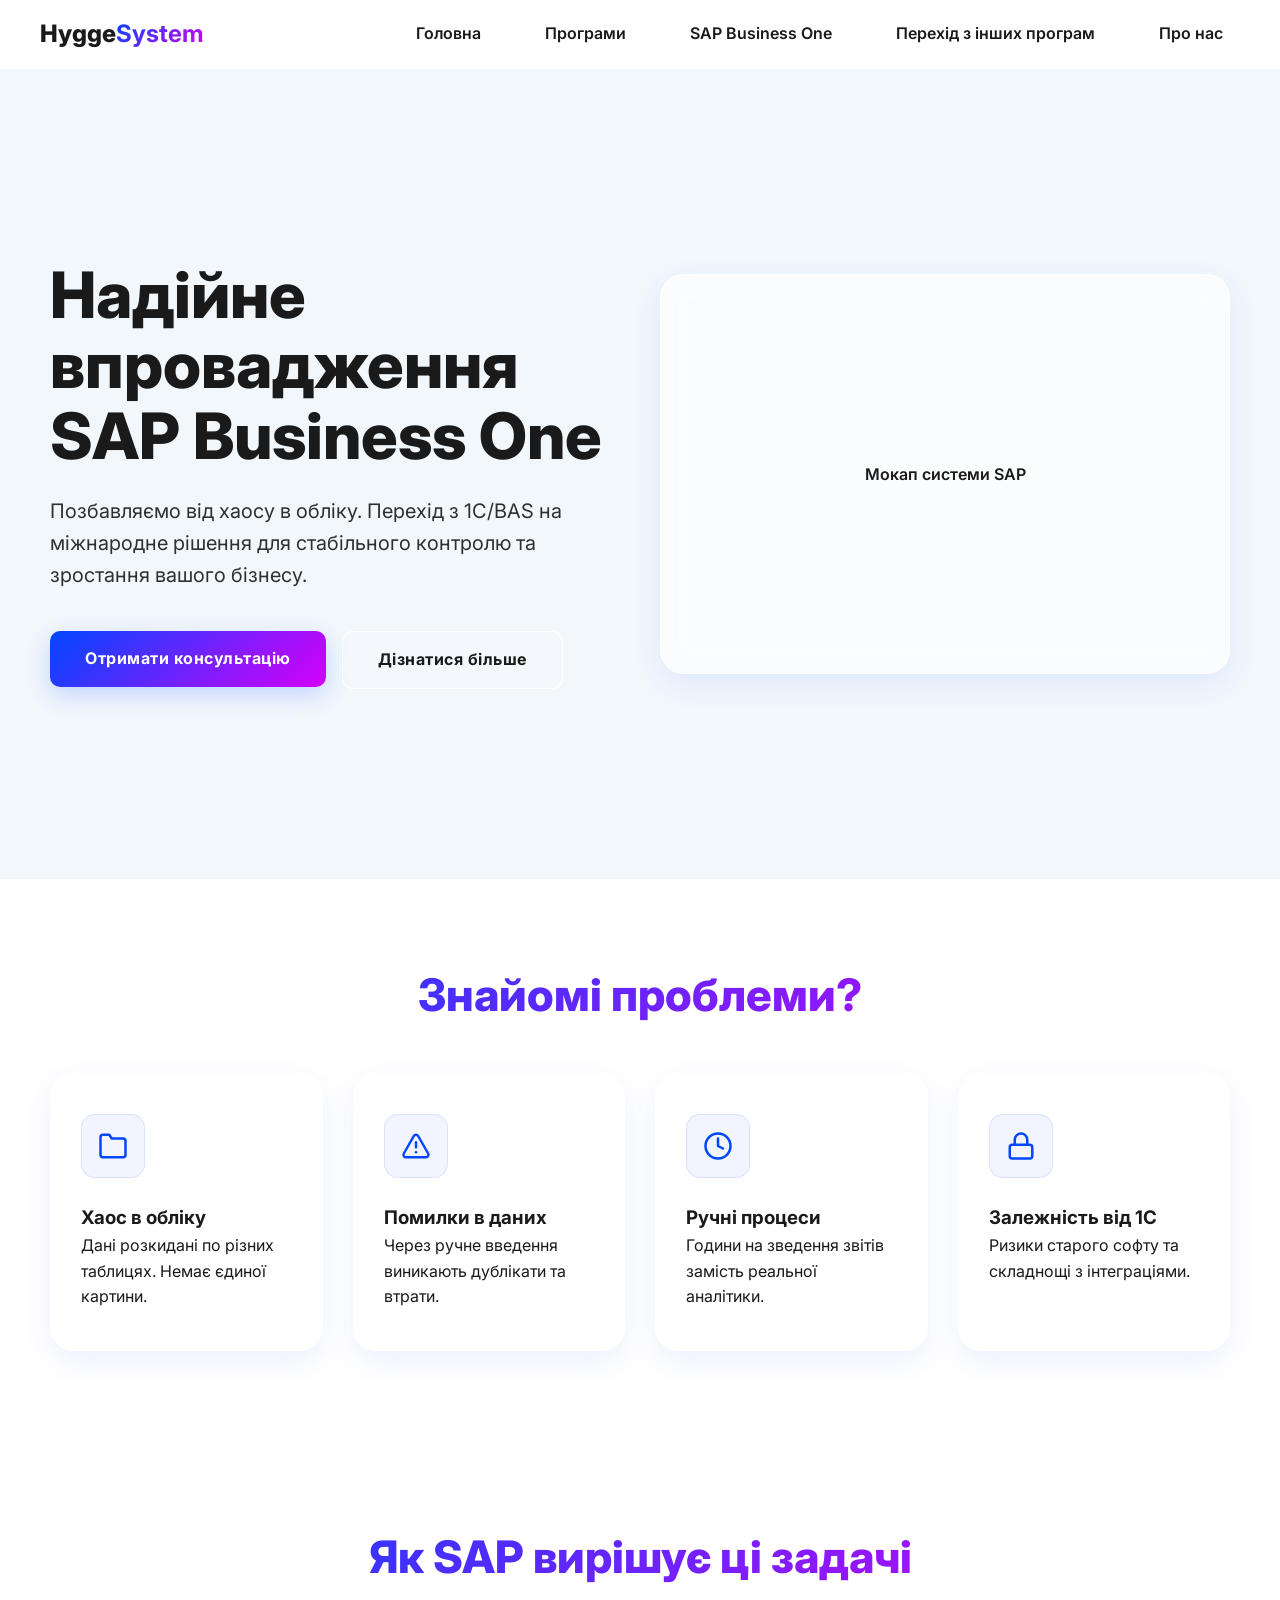
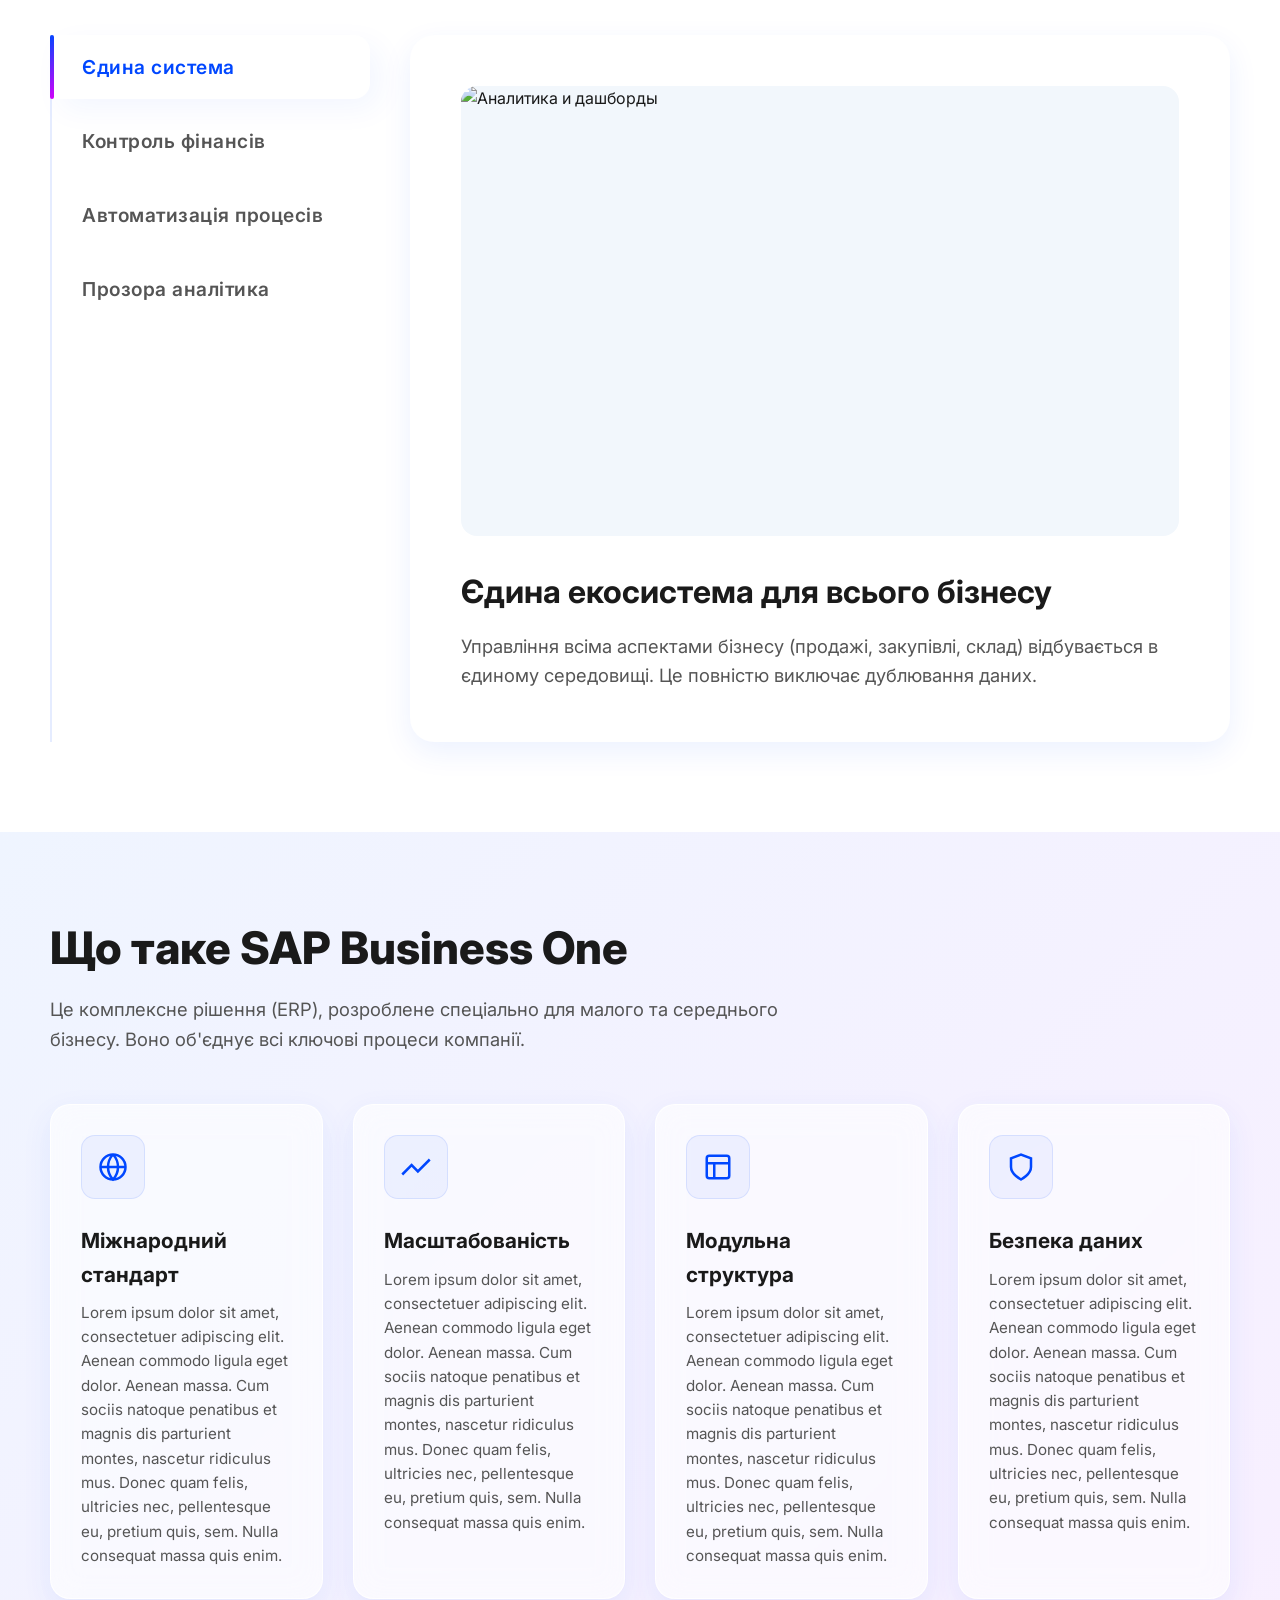
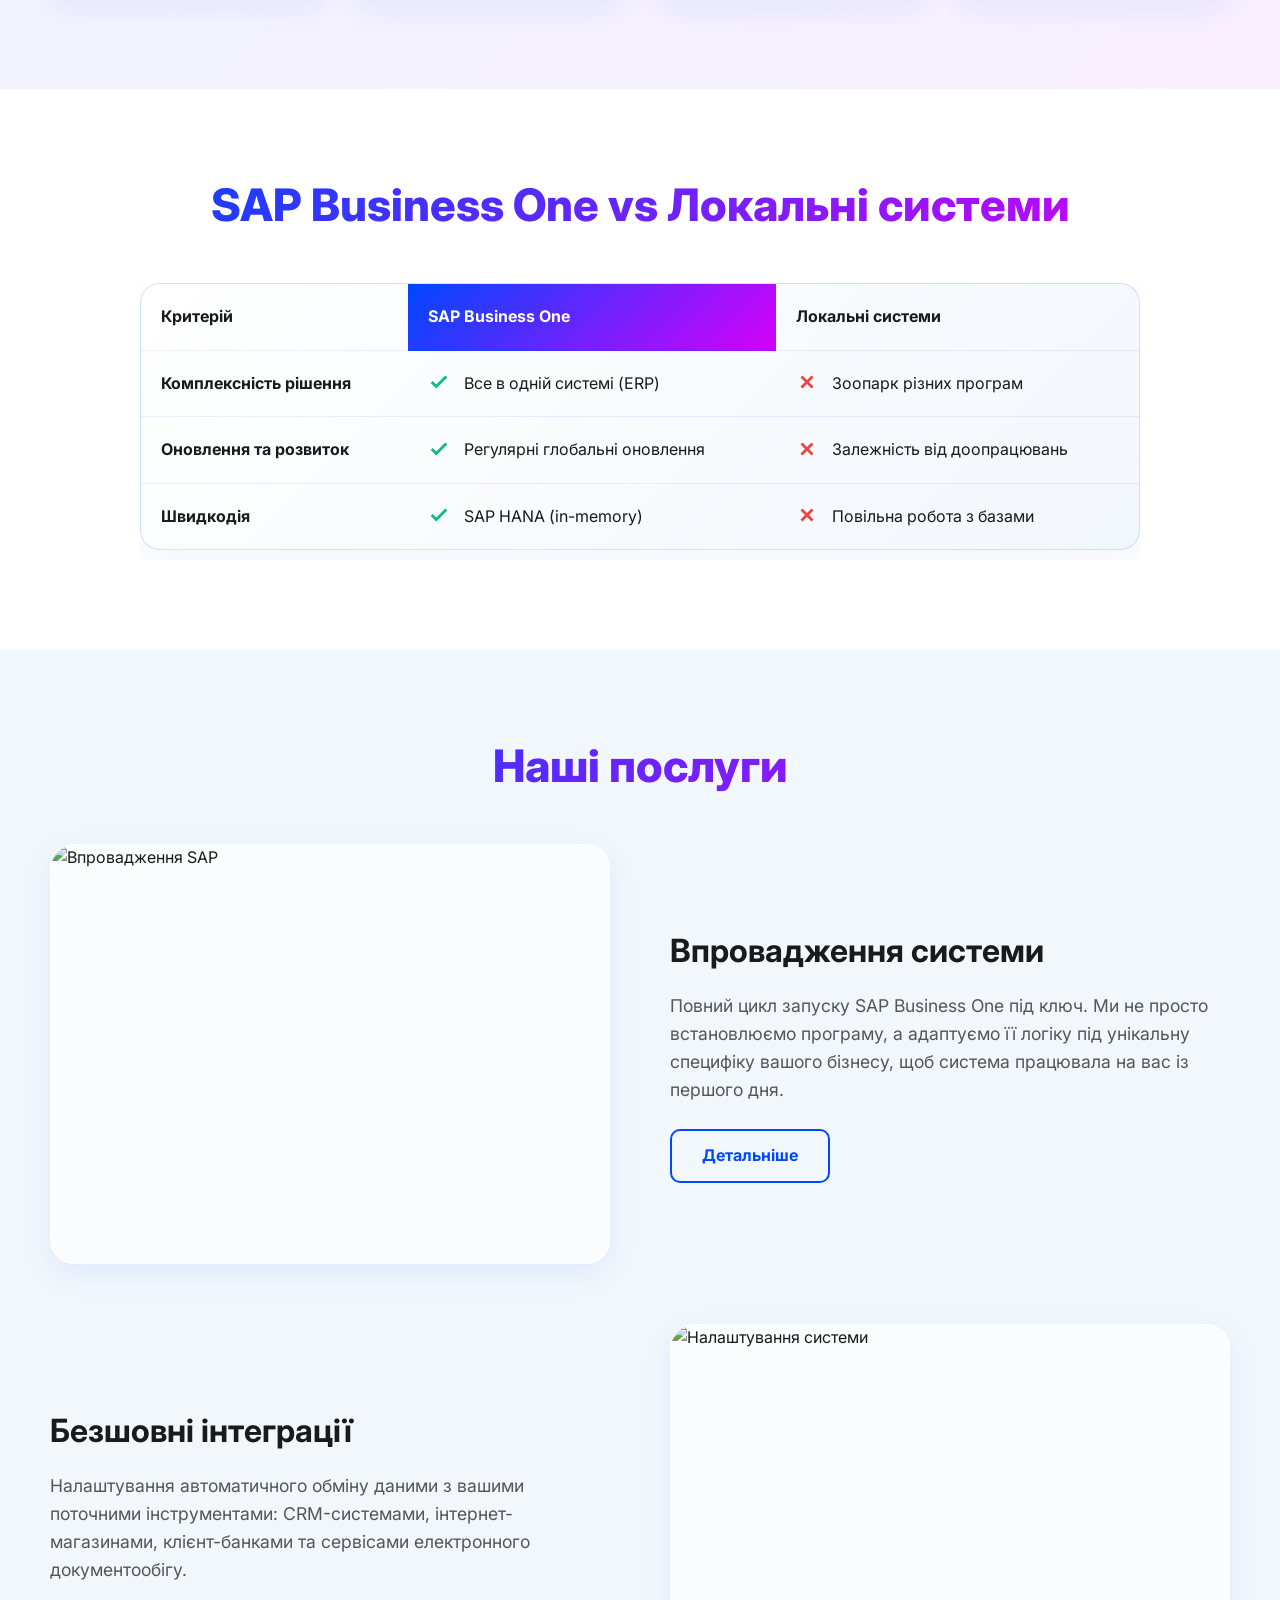
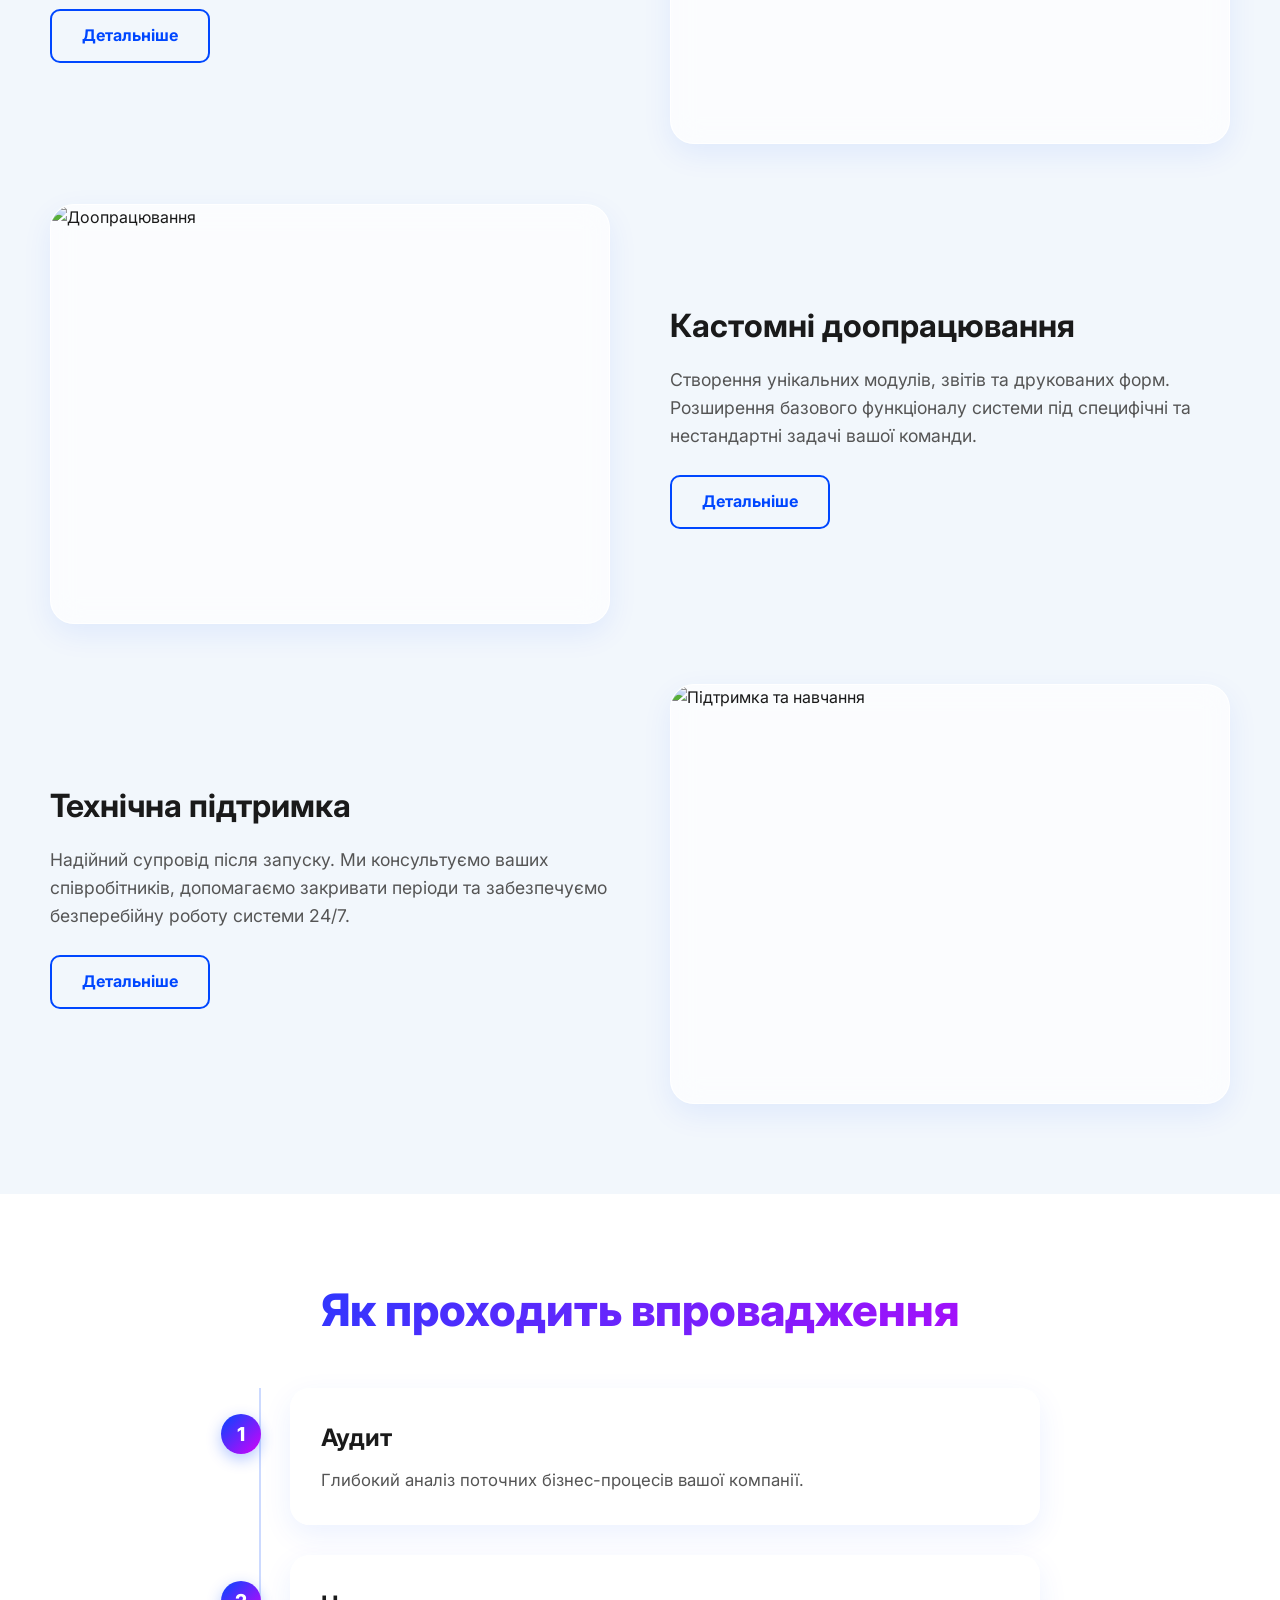
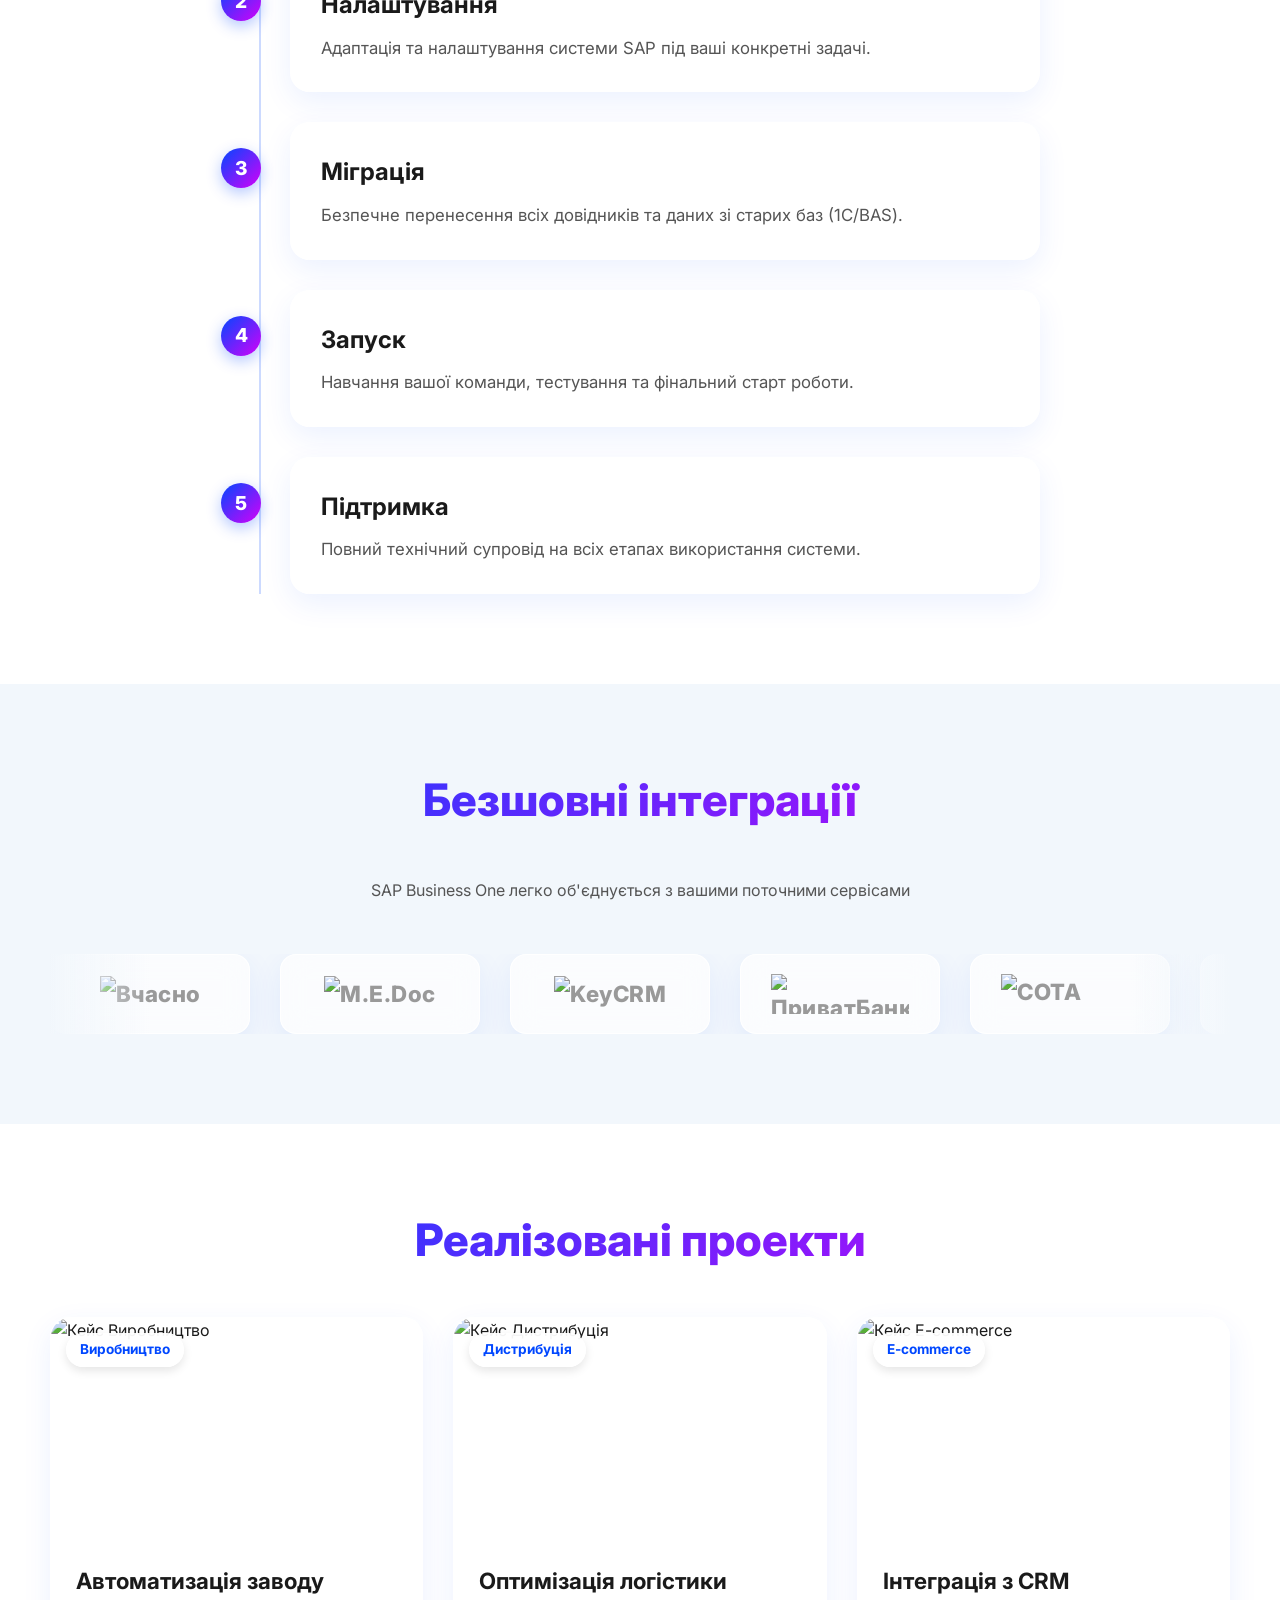
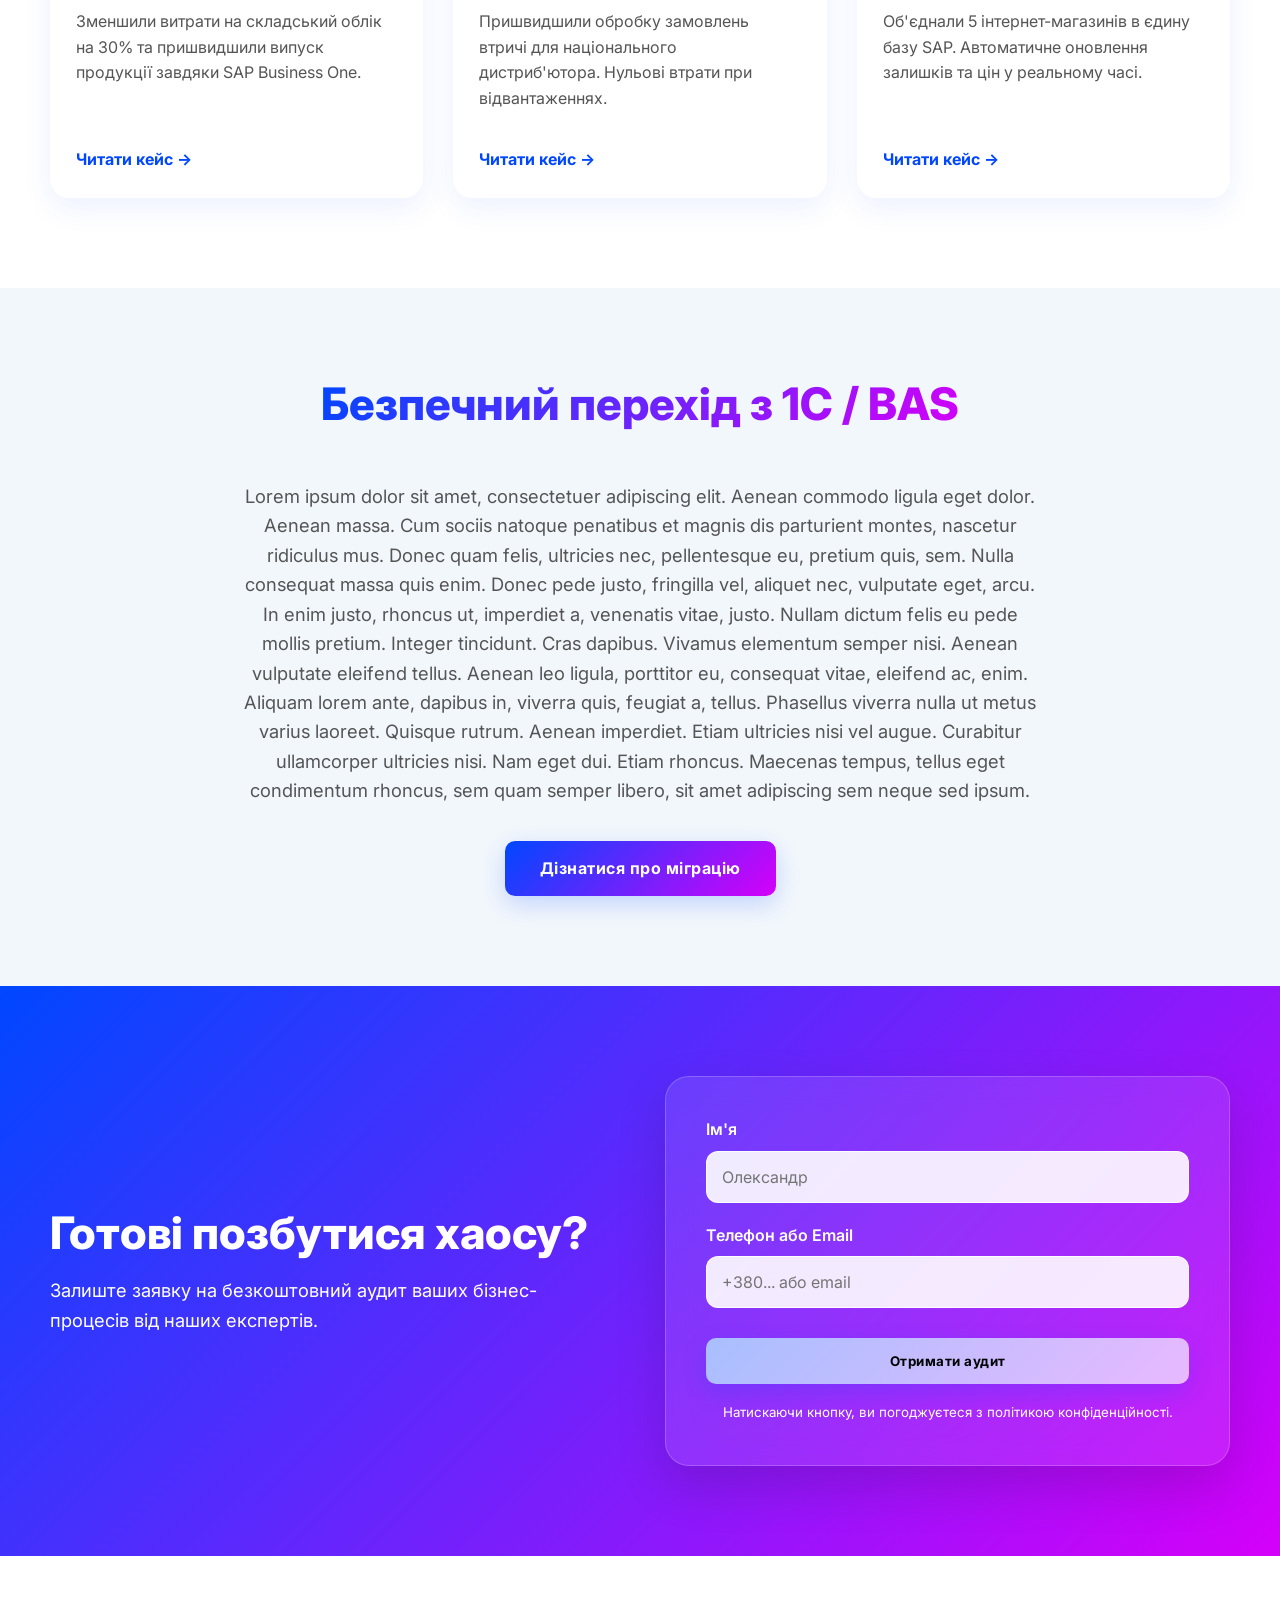
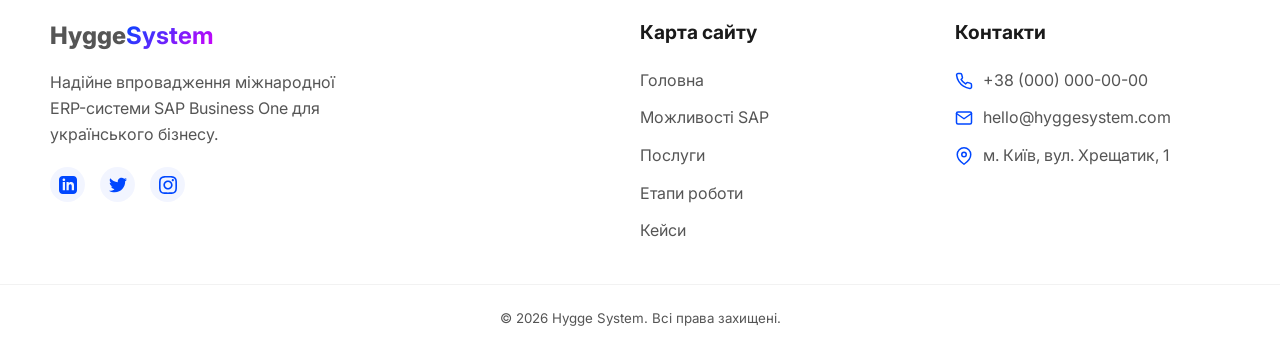
==== index.html @ 135960da "changed navmenu" ====
<!DOCTYPE html>
<html lang="uk">
<head>
    <meta charset="UTF-8">
    <meta name="viewport" content="width=device-width, initial-scale=1.0">
    <title>Hygge System | Надійне впровадження SAP Business One</title>
    <meta name="description" content="Перехід з 1С/BAS на міжнародне рішення SAP Business One для стабільного контролю та зростання вашого бізнесу.">
    <link rel="stylesheet" href="style.css"> 
    <link href="https://fonts.googleapis.com/css2?family=Inter:wght@400;600;800&display=swap" rel="stylesheet">
</head>
<body>

    <header class="navbar">
        <a href="index.html" class="logo">Hygge<strong>System</strong></a>
        
        <button class="burger-btn" id="burger-btn" aria-label="Відкрити меню">
            <span></span><span></span><span></span>
        </button>
        
        <nav class="nav-container">
            <ul class="nav-links">
                <li><a href="index.html">Головна</a></li>
                <li class="nav-item dropdown">
                <a href="#" class="nav-link">Програми</a>
                    <div class="mega-menu">
    <div class="mega-menu-container">
        
        <div class="mega-column">
            <h4>Функціонал SAP</h4>
            <ul>
                <li><a href="sap-b1.html">Продажі та клієнти (CRM)</a></li>
                <li><a href="sap-b1.html">Склад</a></li>
                <li><a href="sap-b1.html">Виробництво</a></li>
                <li><a href="sap-b1.html">MRP</a></li>
                <li><a href="sap-b1.html">Закупівлі та SRM</a></li>
                <li><a href="sap-b1.html">Сервісне обслуговування</a></li>
                <li><a href="sap-b1.html">Управління проектами</a></li>
                <li><a href="sap-b1.html">Фінанси</a></li>
                <li><a href="sap-b1.html">Аналітика та звітність</a></li>
                <li><a href="sap-b1.html">Мобільні рішення</a></li>
                <li><a href="sap-b1.html">Intercompany</a></li>
            </ul>
        </div>

        <div class="mega-column">
            <h4>Індустріальні рішення</h4>
            <ul>
                <li><a href="sap-b1.html">Виробництво харчових продуктів</a></li>
                <li><a href="sap-b1.html">FMCG та дистрибуція</a></li>
                <li><a href="sap-b1.html">Управління ІТ-бізнесом</a></li>
                <li><a href="sap-b1.html">Будівництво</a></li>
                <li><a href="sap-b1.html">Автомотів</a></li>
                <li><a href="sap-b1.html">Інжиніринг</a></li>
                <li><a href="sap-b1.html">Легка промисловість</a></li>
                <li><a href="sap-b1.html">Аерокосмічна та оборонна галузь</a></li>
                <li><a href="sap-b1.html">Дивитись всі</a></li>
            </ul>
        </div>

        <div class="mega-column">
            <h4>Локалізація для України</h4>
            <ul>
                <li><a href="sap-b1.html">Зарплата та кадри</a></li>
                <li><a href="sap-b1.html">Бухгалтерський та податковий облік</a></li>
            </ul>
        </div>

    </div>
</div>
                </li>
                <li><a href="sap-b1.html">SAP Business One</a></li>
                <li><a href="migration.html">Перехід з інших програм</a></li>
                <li class="nav-item simple-dropdown">
                    <a href="#" class="nav-link">Про нас</a>
                    <div class="simple-menu">
                        <ul>
                            <li><a href="cases.html">Кейси</a></li>
                            <li><a href="#contacts">Контакти</a></li>
                            <li><a href="blog.html">Блог</a></li>
                            <li><a href="promos.html">Акції</a></li>
                        </ul>
                    </div>
                </li>
            </ul>
        </nav>
    </header>

    <main>
        <section class="hero" id="hero" aria-labelledby="hero-title">
            <div class="hero-container container">
                <div class="hero-content">
                    <h1 id="hero-title">Надійне впровадження <br><span>SAP Business One</span></h1>
                    <p>Позбавляємо від хаосу в обліку. Перехід з 1С/BAS на міжнародне рішення для стабільного контролю та зростання вашого бізнесу.</p>
                    <ul class="hero-buttons">
                        <li><a href="#contacts" class="btn-primary">Отримати консультацію</a></li>
                        <li><a href="#solution" class="btn-secondary">Дізнатися більше</a></li>
                    </ul>
                </div>
                <figure class="hero-visual">
                    <div class="mockup-placeholder">Мокап системи SAP</div>
                    <figcaption class="sr-only">Інтерфейс системи SAP Business One</figcaption>
                </figure>
            </div>
        </section>

        <section class="problems" id="problems">
            <div class="container">
                <h2>Знайомі проблеми?</h2>
                <ul class="grid">
                    <li class="card">
                        <div class="icon-wrapper">
                            <svg viewBox="0 0 24 24" fill="none" stroke="currentColor" stroke-width="2" stroke-linecap="round" stroke-linejoin="round"><path d="M22 19a2 2 0 0 1-2 2H4a2 2 0 0 1-2-2V5a2 2 0 0 1 2-2h5l2 3h9a2 2 0 0 1 2 2z"></path></svg>
                        </div>
                        <h3>Хаос в обліку</h3>
                        <p>Дані розкидані по різних таблицях. Немає єдиної картини.</p>
                    </li>
                    <li class="card">
                        <div class="icon-wrapper">
                            <svg viewBox="0 0 24 24" fill="none" stroke="currentColor" stroke-width="2" stroke-linecap="round" stroke-linejoin="round"><path d="m21.73 18-8-14a2 2 0 0 0-3.48 0l-8 14A2 2 0 0 0 4 21h16a2 2 0 0 0 1.73-3Z"></path><path d="M12 9v4"></path><path d="M12 17h.01"></path></svg>
                        </div>
                        <h3>Помилки в даних</h3>
                        <p>Через ручне введення виникають дублікати та втрати.</p>
                    </li>
                    <li class="card">
                        <div class="icon-wrapper">
                            <svg viewBox="0 0 24 24" fill="none" stroke="currentColor" stroke-width="2" stroke-linecap="round" stroke-linejoin="round"><circle cx="12" cy="12" r="10"></circle><polyline points="12 6 12 12 16 14"></polyline></svg>
                        </div>
                        <h3>Ручні процеси</h3>
                        <p>Години на зведення звітів замість реальної аналітики.</p>
                    </li>
                    <li class="card">
                        <div class="icon-wrapper">
                            <svg viewBox="0 0 24 24" fill="none" stroke="currentColor" stroke-width="2" stroke-linecap="round" stroke-linejoin="round"><rect width="18" height="11" x="3" y="11" rx="2" ry="2"></rect><path d="M7 11V7a5 5 0 0 1 10 0v4"></path></svg>
                        </div>
                        <h3>Залежність від 1С</h3>
                        <p>Ризики старого софту та складнощі з інтеграціями.</p>
                    </li>
                </ul>
            </div>
        </section>



    <section class="solution-tabs" id="solution">
            <div class="container">
                <hgroup style="text-align: left; margin-bottom: 40px;">
                    <h2>Як SAP вирішує ці задачі</h2>
                </hgroup>
                
                <div class="tabs-layout">
                    <div class="tabs-sidebar">
                        <button class="tab-btn active" onclick="switchTab('tab1', this)">Єдина система</button>
                        <button class="tab-btn" onclick="switchTab('tab2', this)">Контроль фінансів</button>
                        <button class="tab-btn" onclick="switchTab('tab3', this)">Автоматизація процесів</button>
                        <button class="tab-btn" onclick="switchTab('tab4', this)">Прозора аналітика</button>
                    </div>
                    
                    <div class="tabs-content-area">
                        <div id="tab1" class="tab-panel active">
                            <div class="tab-image-placeholder">
                                <img src="https://images.unsplash.com/photo-1460925895917-afdab827c52f?ixlib=rb-4.0.3&auto=format&fit=crop&w=800&q=80" alt="Аналитика и дашборды" class="content-image">
                            </div>
                            <h3>Єдина екосистема для всього бізнесу</h3>
                            <p>Управління всіма аспектами бізнесу (продажі, закупівлі, склад) відбувається в єдиному середовищі. Це повністю виключає дублювання даних.</p>
                        </div>
                        
                        <div id="tab2" class="tab-panel">
                            <div class="tab-image-placeholder">
                                <img src="https://images.unsplash.com/photo-1522071820081-009f0129c71c?ixlib=rb-4.0.3&auto=format&fit=crop&w=800&q=80" alt="Командная работа" class="content-image">
                            </div>
                            <h3>Повний контроль грошових потоків</h3>
                            <p>Система дозволяє вести паралельний управлінський та бухгалтерський облік у реальному часі, автоматизує звірки та зводить до нуля ризики.</p>
                        </div>
                        
                        <div id="tab3" class="tab-panel">
                            <div class="tab-image-placeholder">
                                <img src="https://images.unsplash.com/photo-1554224155-8d04cb21cd6c?ixlib=rb-4.0.3&auto=format&fit=crop&w=800&q=80" alt="Финансы и отчеты" class="content-image">
                            </div>
                            <h3>Розумна автоматизація рутини</h3>
                            <p>Налаштування жорстких алгоритмів погодження, автоматичне формування супровідних документів та сповіщення відповідальних осіб.</p>
                        </div>
                        
                        <div id="tab4" class="tab-panel">
                            <div class="tab-image-placeholder">
                                <img src="https://images.unsplash.com/photo-1586528116311-ad8dd3c8310d?ixlib=rb-4.0.3&auto=format&fit=crop&w=800&q=80" alt="Автоматизация склада" class="content-image">
                            </div>
                            <h3>Миттєві дашборди та звіти</h3>
                            <p>Вбудовані інтерактивні дашборди дозволяють керівництву приймати швидкі рішення на основі реальних цифр 24/7.</p>
                        </div>
                    </div>
                </div>
            </div>
        </section>

        <section class="what-is-sap" id="about-sap" style="background: var(--bg-white);">
            <div class="container">
                <h2 style="text-align: left; margin-bottom: 20px;">Що таке SAP Business One</h2>
                <p style="font-size: 1.15rem; color: var(--text-muted); margin-bottom: 50px; max-width: 800px;">Це комплексне рішення (ERP), розроблене спеціально для малого та середнього бізнесу. Воно об'єднує всі ключові процеси компанії.</p>
                
                <div class="about-grid">
                    <div class="about-card">
                        <div class="icon-wrapper"><svg viewBox="0 0 24 24" fill="none" stroke="currentColor" stroke-width="2"><circle cx="12" cy="12" r="10"></circle><path d="M12 2a14.5 14.5 0 0 0 0 20 14.5 14.5 0 0 0 0-20"></path><path d="M2 12h20"></path></svg></div>
                        <h3>Міжнародний стандарт</h3>
                        <p>Lorem ipsum dolor sit amet, consectetuer adipiscing elit. Aenean commodo ligula eget dolor. Aenean massa. Cum sociis natoque penatibus et magnis dis parturient montes, nascetur ridiculus mus. Donec quam felis, ultricies nec, pellentesque eu, pretium quis, sem. Nulla consequat massa quis enim. </p>
                    </div>
                    <div class="about-card">
                        <div class="icon-wrapper"><svg viewBox="0 0 24 24" fill="none" stroke="currentColor" stroke-width="2"><polyline points="23 6 13.5 15.5 8.5 10.5 1 18"></polyline></svg></div>
                        <h3>Масштабованість</h3>
                        <p>Lorem ipsum dolor sit amet, consectetuer adipiscing elit. Aenean commodo ligula eget dolor. Aenean massa. Cum sociis natoque penatibus et magnis dis parturient montes, nascetur ridiculus mus. Donec quam felis, ultricies nec, pellentesque eu, pretium quis, sem. Nulla consequat massa quis enim. </p>
                    </div>
                    <div class="about-card">
                        <div class="icon-wrapper"><svg viewBox="0 0 24 24" fill="none" stroke="currentColor" stroke-width="2"><rect x="3" y="3" width="18" height="18" rx="2" ry="2"></rect><line x1="3" y1="9" x2="21" y2="9"></line><line x1="9" y1="21" x2="9" y2="9"></line></svg></div>
                        <h3>Модульна структура</h3>
                        <p>Lorem ipsum dolor sit amet, consectetuer adipiscing elit. Aenean commodo ligula eget dolor. Aenean massa. Cum sociis natoque penatibus et magnis dis parturient montes, nascetur ridiculus mus. Donec quam felis, ultricies nec, pellentesque eu, pretium quis, sem. Nulla consequat massa quis enim. </p>
                    </div>
                    <div class="about-card">
                        <div class="icon-wrapper"><svg viewBox="0 0 24 24" fill="none" stroke="currentColor" stroke-width="2"><path d="M12 22s8-4 8-10V5l-8-3-8 3v7c0 6 8 10 8 10z"></path></svg></div>
                        <h3>Безпека даних</h3>
                        <p>Lorem ipsum dolor sit amet, consectetuer adipiscing elit. Aenean commodo ligula eget dolor. Aenean massa. Cum sociis natoque penatibus et magnis dis parturient montes, nascetur ridiculus mus. Donec quam felis, ultricies nec, pellentesque eu, pretium quis, sem. Nulla consequat massa quis enim. </p>
                    </div>
                </div>
                </div>
            </div>
        </section>

        <section class="comparison" id="comparison">
            <div class="container">
                <h2>SAP Business One vs Локальні системи</h2>
                <div class="table-wrapper" tabindex="0">
                    <table class="compare-table">
                        <thead>
                            <tr>
                                <th scope="col">Критерій</th>
                                <th scope="col" class="highlight">SAP Business One</th>
                                <th scope="col">Локальні системи</th>
                            </tr>
                        </thead>
                        <tbody>
                            <tr>
                                <th scope="row">Комплексність рішення</th>
                                <td class="highlight">
                                    <svg class="table-icon check" viewBox="0 0 24 24" fill="none" stroke="currentColor" stroke-width="3"><polyline points="20 6 9 17 4 12"></polyline></svg>
                                    Все в одній системі (ERP)
                                </td>
                                <td>
                                    <svg class="table-icon cross" viewBox="0 0 24 24" fill="none" stroke="currentColor" stroke-width="3"><line x1="18" y1="6" x2="6" y2="18"></line><line x1="6" y1="6" x2="18" y2="18"></line></svg>
                                    Зоопарк різних програм
                                </td>
                            </tr>
                            <tr>
                                <th scope="row">Оновлення та розвиток</th>
                                <td class="highlight">
                                    <svg class="table-icon check" viewBox="0 0 24 24" fill="none" stroke="currentColor" stroke-width="3"><polyline points="20 6 9 17 4 12"></polyline></svg>
                                    Регулярні глобальні оновлення
                                </td>
                                <td>
                                    <svg class="table-icon cross" viewBox="0 0 24 24" fill="none" stroke="currentColor" stroke-width="3"><line x1="18" y1="6" x2="6" y2="18"></line><line x1="6" y1="6" x2="18" y2="18"></line></svg>
                                    Залежність від доопрацювань
                                </td>
                            </tr>
                            <tr>
                                <th scope="row">Швидкодія</th>
                                <td class="highlight">
                                    <svg class="table-icon check" viewBox="0 0 24 24" fill="none" stroke="currentColor" stroke-width="3"><polyline points="20 6 9 17 4 12"></polyline></svg>
                                    SAP HANA (in-memory)
                                </td>
                                <td>
                                    <svg class="table-icon cross" viewBox="0 0 24 24" fill="none" stroke="currentColor" stroke-width="3"><line x1="18" y1="6" x2="6" y2="18"></line><line x1="6" y1="6" x2="18" y2="18"></line></svg>
                                    Повільна робота з базами
                                </td>
                            </tr>
                        </tbody>
                    </table>
                </div>
            </div>
        </section>

        <section class="services" id="services">
            <div class="container">
                <h2>Наші послуги</h2>
                
                <div class="zigzag-wrapper">
                    <div class="zigzag-row">
                        <div class="zigzag-image">
                            <div class="placeholder-box">
                                <img src="https://media.istockphoto.com/id/1488294044/photo/businessman-works-on-laptop-showing-business-analytics-dashboard-with-charts-metrics-and-kpi.jpg?s=612x612&w=0&k=20&c=AcxzQAe1LY4lGp0C6EQ6reI7ZkFC2ftS09yw_3BVkpk=" alt="Впровадження SAP">
                            </div>
                        </div>
                        <div class="zigzag-text">
                            <h3>Впровадження системи</h3>
                            <p>Повний цикл запуску SAP Business One під ключ. Ми не просто встановлюємо програму, а адаптуємо її логіку під унікальну специфіку вашого бізнесу, щоб система працювала на вас із першого дня.</p>
                            <a href="#" class="zigzag-btn">Детальніше</a>
                        </div>
                        
                    </div>

                    <div class="zigzag-row reverse">
                        <div class="zigzag-image">
                            <div class="placeholder-box">
                                <img src="https://t4.ftcdn.net/jpg/02/35/43/73/360_F_235437333_5NnutLH9GJan9HxUdyAK3Mwwfh9wtPQo.jpg" alt="Налаштування системи">
                            </div>
                        </div>
                        <div class="zigzag-text">
                            <h3>Безшовні інтеграції</h3>
                            <p>Налаштування автоматичного обміну даними з вашими поточними інструментами: CRM-системами, інтернет-магазинами, клієнт-банками та сервісами електронного документообігу.</p>
                            <a href="#" class="zigzag-btn">Детальніше</a>
                        </div>
                    </div>

                    <div class="zigzag-row">
                        <div class="zigzag-image">
                            <div class="placeholder-box">
                                <img src="https://www.shutterstock.com/image-photo/hands-typing-on-laptop-programming-600nw-2480023489.jpg" alt="Доопрацювання">
                            </div>
                        </div>
                        <div class="zigzag-text">
                            <h3>Кастомні доопрацювання</h3>
                            <p>Створення унікальних модулів, звітів та друкованих форм. Розширення базового функціоналу системи під специфічні та нестандартні задачі вашої команди.</p>
                            <a href="#" class="zigzag-btn">Детальніше</a>
                        </div>
                    </div>

                    <div class="zigzag-row reverse">
                        <div class="zigzag-image">
                            <div class="placeholder-box">
                                <img src="https://t3.ftcdn.net/jpg/05/80/52/84/360_F_580528498_nvubgu6PcpYGFMf1b6r0B8U6fhSdrfFe.jpg" alt="Підтримка та навчання">
                            </div>
                        </div>
                        <div class="zigzag-text">
                            <h3>Технічна підтримка</h3>
                            <p>Надійний супровід після запуску. Ми консультуємо ваших співробітників, допомагаємо закривати періоди та забезпечуємо безперебійну роботу системи 24/7.</p>
                            <a href="#" class="zigzag-btn">Детальніше</a>
                        </div>
                    </div>
                </div>
            </div>
        </section>

        <section class="process" id="process">
            <div class="container">
                <h2>Як проходить впровадження</h2>
                
                <div class="timeline">
                    <div class="timeline-item">
                        <div class="timeline-number">1</div>
                        <div class="timeline-content">
                            <h3>Аудит</h3>
                            <p>Глибокий аналіз поточних бізнес-процесів вашої компанії.</p>
                        </div>
                    </div>
                    
                    <div class="timeline-item">
                        <div class="timeline-number">2</div>
                        <div class="timeline-content">
                            <h3>Налаштування</h3>
                            <p>Адаптація та налаштування системи SAP під ваші конкретні задачі.</p>
                        </div>
                    </div>
                    
                    <div class="timeline-item">
                        <div class="timeline-number">3</div>
                        <div class="timeline-content">
                            <h3>Міграція</h3>
                            <p>Безпечне перенесення всіх довідників та даних зі старих баз (1С/BAS).</p>
                        </div>
                    </div>
                    
                    <div class="timeline-item">
                        <div class="timeline-number">4</div>
                        <div class="timeline-content">
                            <h3>Запуск</h3>
                            <p>Навчання вашої команди, тестування та фінальний старт роботи.</p>
                        </div>
                    </div>
                    
                    <div class="timeline-item">
                        <div class="timeline-number">5</div>
                        <div class="timeline-content">
                            <h3>Підтримка</h3>
                            <p>Повний технічний супровід на всіх етапах використання системи.</p>
                        </div>
                    </div>
                </div>

            </div>
        </section>

    <section class="integrations" id="integrations">
            <div class="container" style="overflow: hidden;">
                <h2>Безшовні інтеграції</h2>
                <p class="subtitle" style="text-align:center; color:var(--text-muted); margin-bottom: 50px;">SAP Business One легко об'єднується з вашими поточними сервісами</p>
                
                <div class="marquee-wrapper">
                    <div class="marquee-track">
                        <div class="logo-card"><img src="https://upload.wikimedia.org/wikipedia/commons/d/d6/Vchasno_logo.png" alt="Вчасно"></div>
                        <div class="logo-card"><img src="https://encrypted-tbn0.gstatic.com/images?q=tbn:ANd9GcQr_y-97Evou_xR6I4_LOyPOtTVqU7oCrcHmg&s" alt="M.E.Doc"></div>
                        <div class="logo-card"><img src="https://melsoft.com.ua/wp-content/uploads/assets/02/16/key1.png" alt="KeyCRM"></div>
                        <div class="logo-card"><img src="https://upload.wikimedia.org/wikipedia/commons/7/73/%D0%9F%D1%80%D0%B8%D0%B2%D0%B0%D1%82%D0%91%D0%B0%D0%BD%D0%BA.png" alt="ПриватБанк"></div>
                        <div class="logo-card"><img src="https://encrypted-tbn0.gstatic.com/images?q=tbn:ANd9GcTQe_3Bpehy4xABxhSMtqDrh28oi1pXu9K0mw&s" alt="СОТА Каса"></div>
                        <div class="logo-card"><img src="https://upload.wikimedia.org/wikipedia/commons/d/d6/Vchasno_logo.png" alt="Вчасно"></div>
                        <div class="logo-card"><img src="https://encrypted-tbn0.gstatic.com/images?q=tbn:ANd9GcQr_y-97Evou_xR6I4_LOyPOtTVqU7oCrcHmg&s" alt="M.E.Doc"></div>
                        <div class="logo-card"><img src="https://melsoft.com.ua/wp-content/uploads/assets/02/16/key1.png" alt="KeyCRM"></div>
                        <div class="logo-card"><img src="https://upload.wikimedia.org/wikipedia/commons/7/73/%D0%9F%D1%80%D0%B8%D0%B2%D0%B0%D1%82%D0%91%D0%B0%D0%BD%D0%BA.png" alt="ПриватБанк"></div>
                        <div class="logo-card"><img src="https://encrypted-tbn0.gstatic.com/images?q=tbn:ANd9GcTQe_3Bpehy4xABxhSMtqDrh28oi1pXu9K0mw&s" alt="СОТА Каса"></div>
                    </div>
                </div>
            </div>
        </section>

        <section class="cases" id="cases">
            <div class="container">
                <h2>Реалізовані проекти</h2>
                
                <div class="grid">
                    <div class="case-card">
                        <div class="case-image">
                            <img src="https://images.unsplash.com/photo-1581091226825-a6a2a5aee158?w=600&q=80" alt="Кейс Виробництво">
                            <span class="case-tag">Виробництво</span>
                        </div>
                        <div class="case-content">
                            <h3>Автоматизація заводу</h3>
                            <p>Зменшили витрати на складський облік на 30% та пришвидшили випуск продукції завдяки SAP Business One.</p>
                            <a href="#!" class="btn-link">Читати кейс &rarr;</a>
                        </div>
                    </div>

                    <div class="case-card">
                        <div class="case-image">
                            <img src="https://images.unsplash.com/photo-1586528116311-ad8dd3c8310d?w=600&q=80" alt="Кейс Дистрибуція">
                            <span class="case-tag">Дистрибуція</span>
                        </div>
                        <div class="case-content">
                            <h3>Оптимізація логістики</h3>
                            <p>Пришвидшили обробку замовлень втричі для національного дистриб'ютора. Нульові втрати при відвантаженнях.</p>
                            <a href="#!" class="btn-link">Читати кейс &rarr;</a>
                        </div>
                    </div>

                    <div class="case-card">
                        <div class="case-image">
                            <img src="https://images.unsplash.com/photo-1460925895917-afdab827c52f?w=600&q=80" alt="Кейс E-commerce">
                            <span class="case-tag">E-commerce</span>
                        </div>
                        <div class="case-content">
                            <h3>Інтеграція з CRM</h3>
                            <p>Об'єднали 5 інтернет-магазинів в єдину базу SAP. Автоматичне оновлення залишків та цін у реальному часі.</p>
                            <a href="#!" class="btn-link">Читати кейс &rarr;</a>
                        </div>
                    </div>
                </div>
            </div>
        </section>

        <section class="transition" id="transition">
            <div class="container">
                <div class="transition-center-box">
                    <h2>Безпечний перехід з 1С / BAS</h2>
                    <p>Lorem ipsum dolor sit amet, consectetuer adipiscing elit. Aenean commodo ligula eget dolor. Aenean massa. Cum sociis natoque penatibus et magnis dis parturient montes, nascetur ridiculus mus. Donec quam felis, ultricies nec, pellentesque eu, pretium quis, sem. Nulla consequat massa quis enim. Donec pede justo, fringilla vel, aliquet nec, vulputate eget, arcu. 

In enim justo, rhoncus ut, imperdiet a, venenatis vitae, justo. Nullam dictum felis eu pede mollis pretium. Integer tincidunt. Cras dapibus. Vivamus elementum semper nisi. Aenean vulputate eleifend tellus. Aenean leo ligula, porttitor eu, consequat vitae, eleifend ac, enim. 
Aliquam lorem ante, dapibus in, viverra quis, feugiat a, tellus. Phasellus viverra nulla ut metus varius laoreet. Quisque rutrum. Aenean imperdiet. Etiam ultricies nisi vel augue. Curabitur ullamcorper ultricies nisi. Nam eget dui. Etiam rhoncus. Maecenas tempus, tellus eget condimentum rhoncus, sem quam semper libero, sit amet adipiscing sem neque sed ipsum.
</p>
                    <a href="#!" class="btn-primary">Дізнатися про міграцію</a>
                </div>
            </div>
        </section>

        <section class="cta" id="contacts">
            <div class="container cta-wrapper">
                <div class="cta-text">
                    <h2>Готові позбутися хаосу?</h2>
                    <p>Залиште заявку на безкоштовний аудит ваших бізнес-процесів від наших експертів.</p>
                </div>
                
                <form class="cta-form" action="#" method="POST">
                    <fieldset style="border:none; padding:0; margin:0;">
                        <legend class="sr-only">Форма заявки</legend>
                        <div class="form-group">
                            <label for="name">Ім'я</label>
                            <input type="text" id="name" name="name" placeholder="Олександр" required>
                        </div>
                        <div class="form-group">
                            <label for="contact">Телефон або Email</label>
                            <input type="text" id="contact" name="contact" placeholder="+380... або email" required>
                        </div>
                        <button type="submit" class="btn-primary btn-submit">Отримати аудит</button>
                        <p class="form-note"><small>Натискаючи кнопку, ви погоджуєтеся з політикою конфіденційності.</small></p>
                    </fieldset>
                </form>
            </div>
        </section>
    </main>

    <footer class="footer">
        <div class="container footer-grid">
            <div class="footer-col branding">
                <a href="/" class="logo">Hygge<strong style="color:var(--accent-blue)">System</strong></a>
                <p>Надійне впровадження міжнародної ERP-системи SAP Business One для українського бізнесу.</p>
                <div class="socials">
                    <a href="#!"><svg viewBox="0 0 24 24" fill="currentColor" stroke="none"><path d="M19 0h-14c-2.761 0-5 2.239-5 5v14c0 2.761 2.239 5 5 5h14c2.762 0 5-2.239 5-5v-14c0-2.761-2.238-5-5-5zm-11 19h-3v-11h3v11zm-1.5-12.268c-.966 0-1.75-.79-1.75-1.764s.784-1.764 1.75-1.764 1.75.79 1.75 1.764-.783 1.764-1.75 1.764zm13.5 12.268h-3v-5.604c0-3.368-4-3.113-4 0v5.604h-3v-11h3v1.765c1.396-2.586 7-2.777 7 2.476v6.759z"/></svg></a>
                    <a href="#!"><svg viewBox="0 0 24 24" fill="currentColor" stroke="none"><path d="M24 4.557c-.883.392-1.832.656-2.828.775 1.017-.609 1.798-1.574 2.165-2.724-.951.564-2.005.974-3.127 1.195-.897-.957-2.178-1.555-3.594-1.555-3.179 0-5.515 2.966-4.797 6.045-4.091-.205-7.719-2.165-10.148-5.144-1.29 2.213-.669 5.108 1.523 6.574-.806-.026-1.566-.247-2.229-.616-.054 2.281 1.581 4.415 3.949 4.89-.693.188-1.452.232-2.224.084.626 1.956 2.444 3.379 4.6 3.419-2.07 1.623-4.678 2.348-7.29 2.04 2.179 1.397 4.768 2.212 7.548 2.212 9.142 0 14.307-7.721 13.995-14.646.962-.695 1.797-1.562 2.457-2.549z"/></svg></a>
                    <a href="#!"><svg viewBox="0 0 24 24" fill="currentColor" stroke="none"><path d="M12 2.163c3.204 0 3.584.012 4.85.07 3.252.148 4.771 1.691 4.919 4.919.058 1.265.069 1.645.069 4.849 0 3.205-.012 3.584-.069 4.849-.149 3.225-1.664 4.771-4.919 4.919-1.266.058-1.644.07-4.85.07-3.204 0-3.584-.012-4.849-.07-3.26-.149-4.771-1.699-4.919-4.92-.058-1.265-.07-1.644-.07-4.849 0-3.204.013-3.583.07-4.849.149-3.227 1.664-4.771 4.919-4.919 1.266-.057 1.645-.069 4.849-.069zm0-2.163c-3.259 0-3.667.014-4.947.072-4.358.2-6.78 2.618-6.98 6.98-.059 1.281-.073 1.689-.073 4.948 0 3.259.014 3.668.072 4.948.2 4.358 2.618 6.78 6.98 6.98 1.281.058 1.689.072 4.948.072 3.259 0 3.668-.014 4.948-.072 4.354-.2 6.782-2.618 6.979-6.98.059-1.28.073-1.689.073-4.948 0-3.259-.014-3.667-.072-4.947-.196-4.354-2.617-6.78-6.979-6.98-1.281-.059-1.69-.073-4.949-.073zm0 5.838c-3.403 0-6.162 2.759-6.162 6.162s2.759 6.163 6.162 6.163 6.162-2.759 6.162-6.163c0-3.403-2.759-6.162-6.162-6.162zm0 10.162c-2.209 0-4-1.79-4-4 0-2.209 1.791-4 4-4s4 1.791 4 4c0 2.21-1.791 4-4 4zm6.406-11.845c-.796 0-1.441.645-1.441 1.44s.645 1.44 1.441 1.44c.795 0 1.439-.645 1.439-1.44s-.644-1.44-1.439-1.44z"/></svg></a>
                </div>
            </div>
            
            <div class="footer-col">
                <h3>Карта сайту</h3>
                <ul>
                    <li><a href="inde">Головна</a></li>
                    <li><a href="#solution">Можливості SAP</a></li>
                    <li><a href="#services">Послуги</a></li>
                    <li><a href="#process">Етапи роботи</a></li>
                    <li><a href="cases.html">Кейси</a></li>
                </ul>
            </div>
            
            <div class="footer-col">
                <h3>Контакти</h3>
                <ul class="contact-info">
                    <li>
                        <svg width="18" height="18" viewBox="0 0 24 24" fill="none" stroke="var(--accent-blue)" stroke-width="2" stroke-linecap="round" stroke-linejoin="round"><path d="M22 16.92v3a2 2 0 0 1-2.18 2 19.79 19.79 0 0 1-8.63-3.07 19.5 19.5 0 0 1-6-6 19.79 19.79 0 0 1-3.07-8.67A2 2 0 0 1 4.11 2h3a2 2 0 0 1 2 1.72 12.84 12.84 0 0 0 .7 2.81 2 2 0 0 1-.45 2.11L8.09 9.91a16 16 0 0 0 6 6l1.27-1.27a2 2 0 0 1 2.11-.45 12.84 12.84 0 0 0 2.81.7A2 2 0 0 1 22 16.92z"></path></svg>
                        <a href="tel:+380000000000">+38 (000) 000-00-00</a>
                    </li>
                    <li>
                        <svg width="18" height="18" viewBox="0 0 24 24" fill="none" stroke="var(--accent-blue)" stroke-width="2" stroke-linecap="round" stroke-linejoin="round"><path d="M4 4h16c1.1 0 2 .9 2 2v12c0 1.1-.9 2-2 2H4c-1.1 0-2-.9-2-2V6c0-1.1.9-2 2-2z"></path><polyline points="22,6 12,13 2,6"></polyline></svg>
                        <a href="mailto:hello@hyggesystem.com">hello@hyggesystem.com</a>
                    </li>
                    <li>
                        <svg width="18" height="18" viewBox="0 0 24 24" fill="none" stroke="var(--accent-blue)" stroke-width="2" stroke-linecap="round" stroke-linejoin="round"><path d="M21 10c0 7-9 13-9 13s-9-6-9-13a9 9 0 0 1 18 0z"></path><circle cx="12" cy="10" r="3"></circle></svg>
                        м. Київ, вул. Хрещатик, 1
                    </li>
                </ul>
            </div>
        </div>
        <div class="footer-bottom">
            <p><small>&copy; 2026 Hygge System. Всі права захищені.</small></p>
        </div>
    </footer>
    <script src="script.js"></script>
</body>
</html>
---- style.css ----
/* =======================================================
   1. ПЕРЕМІННІ (КОЛЬОРИ ТА СКЛО)
   ======================================================= */
:root {
    --bg-white: #ffffff;
    --bg-light-blue: #f2f7fc; 
    
    /* Наш фірмовий яскравий градієнт */
    --accent-blue: #0047FF;
    --accent-gradient: linear-gradient(135deg, #0047FF 0%, #D500F9 100%);
    
    /* Наше фірмове скло */
    --glass-bg: rgba(255, 255, 255, 0.65); 
    --glass-border: rgba(255, 255, 255, 0.9);
    --glass-shadow: 0 10px 30px rgba(0, 71, 255, 0.08); 
    --blur: blur(15px);
    
    --text-color: #1a1a1a;
    --text-muted: #555555;
}

/* =======================================================
   2. БАЗОВІ НАЛАШТУВАННЯ
   ======================================================= */
* { margin: 0; padding: 0; box-sizing: border-box; font-family: 'Inter', sans-serif; }
body { background: var(--bg-white); color: var(--text-color); line-height: 1.6; }
ul, ol, menu { list-style: none; }
a { text-decoration: none; color: inherit; }

.container {
    max-width: 1500px;
    margin: 0 auto;
    padding: 0 50px;
    width: 100%;
}
section { overflow-x: hidden; padding: 80px 0; }

.sr-only {
    position: absolute; width: 1px; height: 1px; padding: 0; margin: -1px;
    overflow: hidden; clip: rect(0, 0, 0, 0); white-space: nowrap; border: 0;
}

.container {
    max-width: 1500px;
    margin: 0 auto;
    padding: 0 50px;
    width: 100%;
}

/* ГЛОБАЛЬНІ ВІДСТУПИ ДЛЯ ВСІХ СЕКЦІЙ (Фікс "злипання") */
section { 
    overflow-x: hidden; 
    padding: 90px 0; 
    position: relative;
}

/* =======================================================
   3. ЧЕРГУВАННЯ ФОНІВ (ШАХОВИЙ ПОРЯДОК)
   ======================================================= */
.hero, .solution, .services, .integrations, .transition {
    background: var(--bg-light-blue);
}

.problems, .comparison, .process, .cases, .cta {
    background: var(--bg-white);
}

/* =======================================================
   4. ТИПОГРАФІКА ТА КНОПКИ
   ======================================================= */
h2 { 
    text-align: center; 
    font-size: 2.8rem; 
    margin-bottom: 50px; 
    background: var(--accent-gradient);
    background-clip: text;
    -webkit-background-clip: text;
    -webkit-text-fill-color: transparent;
    line-height: 1.2;
    font-weight: 800;
}

button, .btn-primary, .btn-secondary { 
    padding: 15px 35px; 
    border-radius: 10px; 
    font-weight: 700; 
    letter-spacing: 0.5px;
    cursor: pointer; 
    transition: all 0.3s ease;
    display: inline-block;
}

.btn-primary {
    background: var(--accent-gradient);
    color: #ffffff;
    border: none;
    box-shadow: 0 8px 25px rgba(0, 71, 255, 0.2);
}
.btn-primary:hover { transform: translateY(-3px); box-shadow: 0 12px 30px rgba(0, 71, 255, 0.3); }

.btn-secondary { 
    background: rgba(255, 255, 255, 0.2);
    border: 1px solid var(--glass-border);
    color: var(--text-color);
}
.btn-secondary:hover { background: rgba(255, 255, 255, 0.5); }

/* =======================================================
   5. ШАПКА ТА НАВІГАЦІЯ (HEADER)
   ======================================================= */
.navbar { 
    display: flex;
    justify-content: space-between; 
    align-items: center; 
    padding: 15px 40px; 
    background: rgba(255, 255, 255, 0.25);
    backdrop-filter: var(--blur);
    border-bottom: 1px solid var(--glass-border);
    position: sticky; 
    top: 0; 
    z-index: 100; 
}

.logo { font-size: 1.5rem; font-weight: 800; }
.logo strong { 
    background: var(--accent-gradient);
    -webkit-background-clip: text;
    -webkit-text-fill-color: transparent;
}

.nav-links { 
    display: flex; gap: 30px; font-weight: 600; align-items: center;
}

.nav-links a {
    background: rgba(255, 255, 255, 0.4);
    padding: 8px 16px;
    border-radius: 20px;
    border: 1px solid var(--glass-border);
    transition: 0.3s;
}

.nav-links a:hover { background: rgba(255, 255, 255, 0.8); }

/* Випадаюче меню */
.dropdown { position: relative; }
.dropdown-menu {
    display: none; position: absolute; top: 100%; left: 50%;
    transform: translateX(-50%); background: white;
    min-width: 180px; padding: 10px 0; border-radius: 12px;
    box-shadow: 0 10px 30px rgba(0,0,0,0.1); z-index: 1000;
    flex-direction: column; gap: 5px !important;
}
.dropdown:hover .dropdown-menu { display: flex; }
.dropdown-menu li { width: 100%; }
.dropdown-menu li a {
    display: block; padding: 10px 20px !important; border: none !important;
    border-radius: 0 !important; background: transparent !important; text-align: center;
}
.dropdown-menu li a:hover { background: rgba(0,0,0,0.05) !important; }

/* Анімований бургер-хрестик */
.burger-btn {
    display: none; background: transparent; border: none; cursor: pointer; z-index: 1000; padding: 5px;
}
.burger-btn span {
    display: block; width: 30px; height: 3px; margin: 6px auto;
    background-color: var(--accent-blue); border-radius: 3px; transition: all 0.3s ease-in-out;
}
.burger-btn.toggle span:nth-child(1) { transform: translateY(9px) rotate(45deg); }
.burger-btn.toggle span:nth-child(2) { opacity: 0; }
.burger-btn.toggle span:nth-child(3) { transform: translateY(-9px) rotate(-45deg); }

/* =======================================================
   6. ГОЛОВНИЙ ЕКРАН (HERO)
   ======================================================= */
.hero { min-height: 90vh; display: flex; align-items: center; justify-content: center; padding: 40px 0; }
.hero-container { display: grid; grid-template-columns: 1fr 1fr; gap: 40px; align-items: center; }
.hero h1 { font-size: 4rem; font-weight: 800; line-height: 1.1; margin-bottom: 24px; }
.hero p { font-size: 1.25rem; margin-bottom: 40px; opacity: 0.9; }
.hero-buttons { display: flex; gap: 16px; }

.mockup-placeholder {
    background: var(--glass-bg); backdrop-filter: var(--blur); border: 1px solid var(--glass-border);
    height: 400px; border-radius: 24px; display: flex; align-items: center; justify-content: center;
    font-weight: 600; box-shadow: var(--glass-shadow);
}

/* =======================================================
   7. КАРТКИ, СІТКА ТА ІКОНКИ (Спільні стилі)
   ======================================================= */
.grid, .services-grid, .solution-grid { 
    display: grid; grid-template-columns: repeat(auto-fit, minmax(250px, 1fr)); gap: 30px; 
}

.card, .solution-item { 
    background: var(--glass-bg); backdrop-filter: var(--blur); border: 1px solid var(--glass-border);
    padding: 40px 30px; border-radius: 24px; box-shadow: var(--glass-shadow); transition: transform 0.3s ease; 
}

.card:hover, .solution-item:hover { 
    transform: translateY(-10px); box-shadow: 0 20px 40px rgba(0, 71, 255, 0.12); 
    background: rgba(255, 255, 255, 0.9); border: 1px solid rgba(0, 71, 255, 0.15); 
}

/* Преміальні іконки-контейнери */
.icon-wrapper {
    display: inline-flex; align-items: center; justify-content: center;
    width: 64px; height: 64px; background: rgba(0, 71, 255, 0.05); color: var(--accent-blue);
    border-radius: 14px; margin-bottom: 25px; border: 1px solid rgba(0, 71, 255, 0.1); transition: all 0.4s ease;
}
.icon-wrapper svg { width: 30px; height: 30px; }

.card:hover .icon-wrapper, .solution-item:hover .icon-wrapper {
    background: #ffffff; transform: scale(1.1) rotate(5deg); box-shadow: 0 10px 20px rgba(0, 71, 255, 0.15);
}

/* =======================================================
   8. СПЕЦИФІЧНІ СЕКЦІЇ
   ======================================================= */
/* Рішення */
.solution hgroup { display: flex; flex-direction: column; align-items: center; margin-bottom: 50px; }
.solution h2 { margin-bottom: 15px !important; }
.solution .subtitle { text-align: center; font-size: 1.15rem; color: var(--text-muted); margin-bottom: 0 !important; }

/* Етапи впровадження (Process) */
.process-grid { display: grid; grid-template-columns: repeat(auto-fit, minmax(180px, 1fr)); gap: 30px; margin-top: 20px; }
.process-step { background: var(--glass-bg); border: 1px solid rgba(0, 71, 255, 0.1); padding: 30px 20px; border-radius: 16px; box-shadow: 0 10px 30px rgba(0, 71, 255, 0.05); text-align: center; transition: 0.3s; }
.process-step:hover { transform: translateY(-8px); background: #ffffff; box-shadow: 0 15px 35px rgba(0, 71, 255, 0.1); }
.step-number { width: 50px; height: 50px; background: var(--accent-gradient); color: #ffffff; border-radius: 50%; display: flex; align-items: center; justify-content: center; font-size: 1.2rem; font-weight: 800; margin: 0 auto 20px auto; box-shadow: 0 8px 20px rgba(0, 71, 255, 0.2); }
.process-step h3 { margin-bottom: 10px; font-size: 1.2rem; }
.process-step p { font-size: 0.95rem; color: var(--text-muted); }

/* Інтеграції */
.integrations-list { display: flex; flex-wrap: wrap; justify-content: center; gap: 20px; margin-top: 30px; }
.integration-item { background: #ffffff; border: 1px solid rgba(0, 71, 255, 0.1); padding: 15px 30px; border-radius: 12px; display: flex; align-items: center; gap: 15px; font-weight: 600; box-shadow: 0 5px 15px rgba(0, 0, 0, 0.03); transition: 0.3s; }
.integration-item:hover { transform: translateY(-3px); border-color: rgba(0, 71, 255, 0.3); box-shadow: 0 10px 25px rgba(0, 71, 255, 0.08); }
.integration-item svg { width: 24px; height: 24px; color: var(--accent-blue); }

/* Кейси */
.case-tag { display: inline-block; padding: 6px 14px; background: rgba(0, 71, 255, 0.08); color: var(--accent-blue); border-radius: 20px; font-size: 0.85rem; font-weight: 700; margin-bottom: 20px; }
.btn-link { display: inline-block; margin-top: 15px; color: var(--accent-blue); font-weight: 700; transition: 0.3s; }
.btn-link:hover { color: #D500F9; transform: translateX(5px); }

/* =======================================================
   9. ТАБЛИЦЯ ПОРІВНЯННЯ
   ======================================================= */
.table-wrapper { max-width: 1000px; margin: 0 auto; overflow-x: auto; padding-bottom: 10px; }

.compare-table {
    width: 100%; border-collapse: separate !important; border-spacing: 0 !important;
    background: linear-gradient(135deg, #ffffff 0%, #f2f7fc 100%) !important; 
    border: 1px solid rgba(0, 71, 255, 0.15) !important; 
    border-radius: 20px; overflow: hidden; box-shadow: 0 15px 40px rgba(0, 71, 255, 0.05) !important;
}

.compare-table th, .compare-table td { 
    padding: 20px; text-align: left; border-bottom: 1px solid rgba(0, 71, 255, 0.08) !important; 
    vertical-align: middle;
}

.compare-table th.highlight { background: var(--accent-gradient); color: #ffffff; }

/* Прибираємо нижню лінію в останньому рядку */
.compare-table tbody tr:last-child th,
.compare-table tbody tr:last-child td { border-bottom: none !important; }

/* Векторні іконки замість емодзі (галочки/хрестики) */
.table-icon { width: 22px; height: 22px; vertical-align: middle; margin-right: 10px; position: relative; top: -2px; }
.table-icon.check { color: #10b981; }
.table-icon.cross { color: #ef4444; }

/* =======================================================
   10. ФОРМА (CTA) ТА ФУТЕР
   ======================================================= */
.cta-wrapper { display: grid; grid-template-columns: 1fr 1fr; gap: 50px; align-items: center; }
.cta-text h2 { text-align: left; margin-bottom: 15px !important; }
.cta-text p { font-size: 1.15rem; color: var(--text-muted); line-height: 1.6; }

/* 2. КНОПКА: Нежный пастельный градиент (и защита текста от покраски) */
.cta-wrapper { display: grid; grid-template-columns: 1fr 1fr; gap: 50px; align-items: center; }
.cta-text h2 { text-align: left; margin-bottom: 15px !important; }
.cta-text p { font-size: 1.15rem; color: var(--text-muted); line-height: 1.6; }

.cta-form { 
    background: rgba(255, 255, 255, 0.3); backdrop-filter: var(--blur);
    border: 1px solid var(--glass-border); padding: 40px; border-radius: 24px; box-shadow: var(--glass-shadow);
}
fieldset { border: none; padding: 0; margin: 0; }
.form-group { margin-bottom: 20px; display: flex; flex-direction: column; }
.form-group label { margin-bottom: 8px; font-weight: 600; }
.form-group input { padding: 15px; border: 1px solid var(--glass-border); background: rgba(255, 255, 255, 0.5); border-radius: 12px; font-size: 1rem; outline: none; transition: 0.3s; }
.form-group input:focus { background: rgba(255, 255, 255, 0.8); border-color: rgba(0, 71, 255, 0.5); }
.btn-submit { 
    width: 100%; 
    margin-top: 10px; 
    background: linear-gradient(135deg, #A8BFFF 0%, #E8B9FF 100%) !important; 
    color: #000000 !important; 
    -webkit-text-fill-color: #000000 !important; 
    border: none;
}

.btn-submit:hover { 
    transform: translateY(-3px); 
    box-shadow: 0 12px 30px rgba(168, 191, 255, 0.6); 
}
.cta-form .form-note { text-align: center !important; margin-top: 15px !important; display: block !important; width: 100% !important; color: var(--text-muted); }

.footer { text-align: center; padding: 30px 0; border-top: 1px solid var(--glass-border); }

/* =======================================================
   11. АДАПТИВ (МЕДІА-ЗАПИТИ)
   ======================================================= */
@media (max-width: 992px) {
    /* Шапка і мобільне меню */
    .navbar { flex-direction: row !important; flex-wrap: wrap; justify-content: space-between; padding: 15px 20px !important; }
    .burger-btn { display: block; }
    .nav-container { width: 100%; display: none; }
    .nav-container.active { display: block; }
    .nav-links { flex-direction: column !important; align-items: center; width: 100%; gap: 15px !important; padding-top: 15px; margin-top: 10px; border-top: 1px solid rgba(128, 128, 128, 0.2); }
    .dropdown { display: flex; flex-direction: column; align-items: center; width: 100%; }
    .dropdown-menu { width: 100%; align-items: center; margin-top: 10px; }
    
    /* Контент */
    .hero-container, .cta-wrapper { grid-template-columns: 1fr; text-align: center; gap: 30px; }
    .hero h1 { font-size: 2.8rem; }
    .hero-buttons { justify-content: center; }
    .cta-text h2 { text-align: center; }

    /* 1. Повертаємо форму по центру на мобільних екранах */
    .cta-container, 
    .form-wrapper, /* Якщо у тебе інший клас обгортки форми, заміни на свій */
    form {
        margin-left: auto !important;
        margin-right: auto !important;
        display: flex;
        flex-direction: column;
        align-items: center; /* Центруємо всі елементи всередині */
        width: 100%;
    }
}

@media (max-width: 768px) {
    .navbar { padding: 15px 10px; }
    .hero h1 { font-size: 2.2rem; }
    .hero-buttons { flex-direction: column; }
    .btn-primary, .btn-secondary { width: 100%; }
    h2 { font-size: 2.2rem; margin-bottom: 30px; }
    section { padding: 45px 0; }
    /* Повертаємо безпечні бокові відступи для планшетів та телефонів */
    .container {
        padding-left: 25px !important;
        padding-right: 25px !important;
        width: 100% !important;
        box-sizing: border-box !important;
        overflow-x: hidden !important; /* Щоб нічого не вилазило за екран і не створювало горизонтальний скрол */
    }
}

/* =======================================================
   ЗИГЗАГ ДЛЯ ПК ТА ГІБРИДНІ КАРТКИ ДЛЯ МОБІЛЬНИХ (ВИПРАВЛЕНО)
   ======================================================= */
.zigzag-wrapper { display: flex; flex-direction: column; gap: 60px; margin-top: 20px; }
.zigzag-row { display: flex; align-items: center; gap: 60px; }
.zigzag-row.reverse { flex-direction: row-reverse; }
.zigzag-image, .zigzag-text { flex: 1; }

.placeholder-box {
    background: var(--glass-bg);
    backdrop-filter: var(--blur);
    border: 1px solid var(--glass-border);
    box-shadow: var(--glass-shadow);
    border-radius: 24px;
    height: 420px; /* <--- Ідеальна висота для таких блоків */
    display: flex;
    align-items: center;
    justify-content: center;
    transition: transform 0.4s ease;
    overflow: hidden;
}
.zigzag-row:hover .placeholder-box { transform: scale(1.02); box-shadow: 0 20px 40px rgba(0, 71, 255, 0.12); }
.placeholder-box img { width: 100%; height: 100%; object-fit: cover; display: block; }

.zigzag-text h3 { font-size: 2rem; margin-bottom: 15px; color: var(--text-color); }
.zigzag-text p { font-size: 1.1rem; color: var(--text-muted); margin-bottom: 25px; }

/* Повертаємо зниклу кнопку "Детальніше" */
.zigzag-btn {
    display: inline-block; padding: 12px 30px; background: transparent;
    border: 2px solid var(--accent-blue); color: var(--accent-blue);
    border-radius: 10px; font-weight: 700; transition: all 0.3s ease;
}
.zigzag-btn:hover {
    background: var(--accent-blue); color: #ffffff;
    box-shadow: 0 10px 20px rgba(0, 71, 255, 0.2); transform: translateY(-3px);
}

/* ОДИН ПРАВИЛЬНИЙ АДАПТИВ ДЛЯ МОБІЛЬНИХ */
@media (max-width: 992px) {
    .zigzag-wrapper { gap: 30px; }
    
    .zigzag-row, .zigzag-row.reverse {
        flex-direction: column; align-items: center; text-align: center;
        background: var(--glass-bg); border: 1px solid var(--glass-border);
        border-radius: 24px; padding: 30px 20px; gap: 20px; box-shadow: var(--glass-shadow);
    }
    
    .zigzag-image { width: 100%; display: flex; justify-content: center; }
    
    .placeholder-box {
        height: 200px; width: 100%; border-radius: 16px;
        background: transparent; border: none; box-shadow: none; margin: 0;
    }
    
    .zigzag-text { display: flex; flex-direction: column; align-items: center; padding: 0; }
    .zigzag-text h3 { font-size: 1.6rem; margin-bottom: 15px; }
    .zigzag-text p { margin-bottom: 25px; }
    .zigzag-btn { margin: 0 auto; }
}

/* =======================================================
   СЕКЦІЯ ПЕРЕХОДУ (Безпечний перехід з 1С)
   ======================================================= */
.transition-center-box {
    max-width: 800px;
    margin: 0 auto;
    text-align: center; /* Центруємо текст */
    display: flex;
    flex-direction: column;
    align-items: center; /* Центруємо кнопку */
}

.transition-center-box p {
    font-size: 1.15rem;
    color: var(--text-muted);
    margin-bottom: 35px;
    line-height: 1.6;
}

/* === ФІКС МАСШТАБУ ЗИГЗАГУ ДЛЯ МОБІЛОК === */
@media (max-width: 992px) {
    .zigzag-wrapper {
        gap: 50px; /* Зменшуємо загальну відстань між різними послугами */
    }
    
    .zigzag-row, 
    .zigzag-row.reverse {
        gap: 20px; /* Зменшуємо відступ між картинкою і текстом всередині однієї послуги */
    }
    
    .placeholder-box {
        height: 160px; /* Робимо блок акуратним і не високим */
        width: 100%;
        border-radius: 16px;
    }

    .placeholder-box svg {
        width: 60px; /* Трохи зменшуємо саму іконку */
        height: 60px;
    }
    
    .zigzag-text h3 {
        font-size: 1.6rem; /* Робимо заголовок трохи меншим для телефону */
        margin-bottom: 10px;
    }
    
    .zigzag-text p {
        font-size: 1rem;
    }
}

/* === МАГІЯ ДЛЯ МОБІЛОК: ПЕРЕТВОРЮЄМО ЗИГЗАГ НА КАРТКИ === */
@media (max-width: 992px) {
    .zigzag-wrapper {
        gap: 30px; /* Відстань між картками */
    }
    
    .zigzag-row, .zigzag-row.reverse {
        flex-direction: column; /* Текст під картинкою */
        background: var(--glass-bg); /* Даємо фон всій послузі, як у картки */
        border: 1px solid var(--glass-border);
        border-radius: 24px;
        padding: 30px 20px;
        gap: 15px;
        text-align: center;
        box-shadow: var(--glass-shadow);
    }

    /* Ховаємо величезний порожній квадрат */
    .placeholder-box {
        height: auto; 
        background: transparent; 
        border: none;
        box-shadow: none;
        backdrop-filter: none;
    }

    /* Робимо іконку в стилі маленьких квадратиків (як у секції "Проблеми") */
    .placeholder-box svg {
        width: 32px;
        height: 32px;
        background: rgba(0, 71, 255, 0.05);
        padding: 15px;
        border-radius: 14px;
        border: 1px solid rgba(0, 71, 255, 0.1);
        box-sizing: content-box;
    }

    .zigzag-text h3 {
        font-size: 1.5rem;
    }
}

/* =======================================================
   ВЕРТИКАЛЬНИЙ ТАЙМЛАЙН (ЕТАПИ ВПРОВАДЖЕННЯ)
   ======================================================= */
.timeline {
    position: relative;
    max-width: 800px;
    margin: 0 auto;
    padding-left: 50px; /* Місце для лінії зліва */
}

/* Сама вертикальна лінія */
.timeline::before {
    content: '';
    position: absolute;
    left: 19px; /* Центруємо лінію рівно під кружечками */
    top: 0;
    bottom: 0;
    width: 2px;
    background: rgba(0, 71, 255, 0.2); /* Напівпрозора синя лінія */
}

/* Картка етапу */
.timeline-item {
    position: relative;
    margin-bottom: 30px;
    background: var(--glass-bg);
    backdrop-filter: var(--blur);
    border: 1px solid var(--glass-border);
    padding: 30px;
    border-radius: 20px;
    box-shadow: var(--glass-shadow);
    transition: transform 0.3s ease;
}

.timeline-item:last-child {
    margin-bottom: 0;
}

/* При наведенні картка трохи зсувається вправо */
.timeline-item:hover {
    transform: translateX(10px);
    box-shadow: 0 15px 35px rgba(0, 71, 255, 0.12);
    border-color: rgba(0, 71, 255, 0.15);
}

/* Кружечок з цифрою, що висить на лінії */
.timeline-number {
    position: absolute;
    left: -70px; /* Виносимо цифру за межі картки, прямо на лінію */
    top: 25px; 
    width: 40px;
    height: 40px;
    background: var(--accent-gradient);
    color: #ffffff;
    border-radius: 50%;
    display: flex;
    align-items: center;
    justify-content: center;
    font-size: 1.2rem;
    font-weight: 800;
    box-shadow: 0 5px 15px rgba(0, 71, 255, 0.3);
    z-index: 2; /* Щоб кружечок був поверх лінії */
}

.timeline-content h3 {
    font-size: 1.5rem;
    margin-bottom: 10px;
    color: var(--text-color);
}

.timeline-content p {
    font-size: 1.05rem;
    color: var(--text-muted);
    margin: 0;
}

/* === Адаптив Таймлайну для телефонів === */
@media (max-width: 768px) {
    .timeline {
        padding-left: 35px; /* Зменшуємо відступ зліва */
    }
    
    .timeline::before {
        left: 14px; /* Зсуваємо лінію */
    }
    
    .timeline-item {
        padding: 20px;
    }
    
    .timeline-number {
        left: -50px;
        top: 20px;
        width: 30px;
        height: 30px;
        font-size: 1rem;
    }
    
    .timeline-content h3 {
        font-size: 1.3rem;
    }
}

/* =======================================================
   РЯД ЛОГОТИПІВ (СЕКЦІЯ ІНТЕГРАЦІЇ)
   ======================================================= */
.logos-row {
    display: flex;
    flex-wrap: wrap;
    justify-content: center;
    align-items: center;
    gap: 30px;
}

.logo-card {
    background: var(--glass-bg);
    backdrop-filter: var(--blur);
    border: 1px solid var(--glass-border);
    box-shadow: var(--glass-shadow);
    height: 90px;
    min-width: 200px;
    padding: 0 30px;
    border-radius: 16px;
    display: flex;
    align-items: center;
    justify-content: center;
    transition: all 0.4s ease;
    cursor: pointer;
    
    /* Стилі для текстового логотипу-заглушки */
    font-size: 1.4rem;
    font-weight: 800;
    color: #999999; /* Сірі в спокійному стані */
    letter-spacing: 0.5px;
}

/* Ефект "оживання" при наведенні на логотип */
.logo-card:hover {
    transform: translateY(-8px);
    background: #ffffff;
    box-shadow: 0 15px 30px rgba(0, 71, 255, 0.1);
    border-color: rgba(0, 71, 255, 0.15);
}

/* Фірмові кольори брендів при наведенні */
.logo-card.brand-vchasno:hover { color: #0047FF; }      /* Синій Вчасно */
.logo-card.brand-medoc:hover { color: #0056A4; }        /* Темно-синій Медок */
.logo-card.brand-keycrm:hover { color: #2A68E8; }       /* Синій KeyCRM */
.logo-card.brand-privat:hover { color: #66AC33; }       /* Зелений ПриватБанк */
.logo-card.brand-sota:hover { color: #E30A17; }         /* Червоний СОТА */

/* === Підготовка для реальних картинок (на майбутнє) === */
.logo-card img {
    max-height: 40px;
    max-width: 100%;
    filter: grayscale(100%) opacity(60%); /* Робимо картинки сірими */
    transition: all 0.4s ease;
}

.logo-card:hover img {
    filter: grayscale(0%) opacity(100%); /* Повертаємо колір картинкам при наведенні */
}

/* Адаптив для телефонів */
@media (max-width: 768px) {
    .logos-row {
        gap: 15px;
    }
    .logo-card {
        min-width: 140px;
        height: 70px;
        font-size: 1.1rem;
        padding: 0 15px;
    }
}

/* =======================================================
   СЕКЦІЯ КЕЙСІВ (КАРТКИ З КАРТИНКАМИ)
   ======================================================= */
.case-card {
    background: var(--glass-bg);
    backdrop-filter: var(--blur);
    border: 1px solid var(--glass-border);
    border-radius: 20px;
    overflow: hidden; /* Щоб картинка не вилазила за закруглені кути */
    box-shadow: var(--glass-shadow);
    transition: transform 0.3s ease, box-shadow 0.3s ease;
    display: flex;
    flex-direction: column;
}

.case-card:hover {
    transform: translateY(-10px);
    box-shadow: 0 20px 40px rgba(0, 71, 255, 0.12);
    border-color: rgba(0, 71, 255, 0.2);
}

/* Блок з картинкою */
.case-image {
    position: relative;
    height: 220px; /* Висота картинки */
    overflow: hidden;
}

.case-image img {
    width: 100%;
    height: 100%;
    object-fit: cover; /* Картинка заповнює блок без розтягування */
    transition: transform 0.5s ease; /* Плавний зум при наведенні */
}

.case-card:hover .case-image img {
    transform: scale(1.05); /* Легке наближення картинки */
}

/* Тег галузі (виробництво, дистрибуція) поверх картинки */
.case-tag {
    position: absolute;
    top: 15px;
    left: 15px;
    background: rgba(255, 255, 255, 0.95);
    color: var(--accent-blue);
    padding: 6px 14px;
    border-radius: 20px;
    font-size: 0.85rem;
    font-weight: 700;
    box-shadow: 0 4px 10px rgba(0, 0, 0, 0.1);
    margin: 0;
    z-index: 2;
}

/* Текстова частина кейсу */
.case-content {
    padding: 25px;
    display: flex;
    flex-direction: column;
    flex-grow: 1; /* Щоб всі картки в ряду були однакової висоти */
}

.case-content h3 {
    font-size: 1.4rem;
    margin-bottom: 10px;
    color: var(--text-color);
}

.case-content p {
    color: var(--text-muted);
    font-size: 1rem;
    margin-bottom: 20px;
    flex-grow: 1; /* Притискає кнопку вниз */
}

/* Кнопка-посилання */
.btn-link {
    display: inline-flex;
    align-items: center;
    color: var(--accent-blue);
    font-weight: 700;
    transition: 0.3s;
    align-self: flex-start; /* Вирівнювання по лівому краю */
}

.btn-link:hover {
    color: #D500F9;
    transform: translateX(5px);
}

/* === РУХОМА СТРІЧКА ЛОГОТИПІВ === */
.marquee-wrapper { width: 100%; overflow: hidden; position: relative; }
/* Градієнтні маски по краях, щоб логотипи плавно зникали */
.marquee-wrapper::before, .marquee-wrapper::after {
    content: ''; position: absolute; top: 0; width: 100px; height: 100%; z-index: 2;
}
.marquee-wrapper::before { left: 0; background: linear-gradient(to right, var(--bg-light-blue), transparent); }
.marquee-wrapper::after { right: 0; background: linear-gradient(to left, var(--bg-light-blue), transparent); }

.marquee-track {
    display: flex; gap: 30px; width: max-content;
    animation: scroll-left 25s linear infinite; /* Анімація руху */
}
.marquee-track:hover { animation-play-state: paused; /* Зупинка при наведенні */ }

.logo-card { height: 80px; width: 180px; flex-shrink: 0; }
/* Прибираємо сірий фільтр, тепер вони кольорові назавжди */
.logo-card img { filter: none !important; opacity: 1 !important; }

@keyframes scroll-left {
    0% { transform: translateX(0); }
    100% { transform: translateX(calc(-50% - 15px)); }
}

/* === ГРАДІЄНТНИЙ ФОН ДЛЯ CTA === */
.cta {
    background: var(--accent-gradient) !important;
    position: relative;
    overflow: hidden;
}
/* Перефарбовуємо тексти всередині блоку на білий */
.cta-text h2, 
.cta-text p, 
.cta-form label, 
.cta-form .form-note {
    color: #ffffff !important;
}
.cta-text h2 {
    -webkit-text-fill-color: #ffffff; /* Відміняємо градієнт тексту */
}
/* Робимо скло форми ще більш стильним на темному фоні */
.cta-form {
    background: rgba(255, 255, 255, 0.1);
    border: 1px solid rgba(255, 255, 255, 0.2);
    box-shadow: 0 20px 50px rgba(0, 0, 0, 0.15);
}
.form-group input { background: rgba(255, 255, 255, 0.9); }

/* === ОНОВЛЕНИЙ ФУТЕР === */
.footer { padding: 60px 0 20px; text-align: left; background: var(--bg-white); border-top: 1px solid var(--glass-border); }
.footer-grid { display: grid; grid-template-columns: 2fr 1fr 1fr; gap: 40px; margin-bottom: 40px; }
.footer-col h3 { font-size: 1.2rem; margin-bottom: 20px; color: var(--text-color); }
.footer-col ul { display: flex; flex-direction: column; gap: 12px; }
.footer-col a { color: var(--text-muted); transition: 0.3s; }
.footer-col a:hover { color: var(--accent-blue); padding-left: 5px; }
.branding p { color: var(--text-muted); margin: 15px 0; max-width: 300px; }
.socials { display: flex; gap: 15px; margin-top: 20px; }
.socials a { width: 35px; height: 35px; background: rgba(0,71,255,0.05); color: var(--accent-blue); display: flex; align-items: center; justify-content: center; border-radius: 50%; transition: 0.3s; }
.socials a:hover { background: var(--accent-blue); color: white; transform: translateY(-3px); }
.socials svg { width: 18px; height: 18px; }
.contact-info li { color: var(--text-muted); display: flex; align-items: center; gap: 10px; }
.footer-bottom { text-align: center; padding-top: 20px; border-top: 1px solid rgba(0,0,0,0.05); color: var(--text-muted); }
@media (max-width: 768px) { .footer-grid { grid-template-columns: 1fr; text-align: center; } .branding p, .contact-info li { justify-content: center; margin: 15px auto; } .socials { justify-content: center; } .footer-col a:hover { padding-left: 0; } }@media (max-width: 768px) { 
    .footer-grid { grid-template-columns: 1fr; text-align: center; } 
    .branding p { justify-content: center; margin: 15px auto; } 
    
    /* Робимо однакові та просторі відступи для ОБОХ списків */
    .footer-col ul { gap: 20px !important; } 
    .contact-info li { justify-content: center; margin: 0 !important; } 
    
    .socials { justify-content: center; } 
    .footer-col a:hover { padding-left: 0; } 
}

/* === ТАБИ РІШЕННЯ (Стиль Phrase) === */
.tabs-layout { display: flex; gap: 40px; align-items: stretch; }
.tabs-sidebar { flex: 0 0 320px; display: flex; flex-direction: column; gap: 10px; border-left: 2px solid rgba(0,71,255,0.1); }
.tab-btn { background: transparent; border: none; text-align: left; padding: 20px 30px; font-size: 1.2rem; font-weight: 600; color: var(--text-muted); cursor: pointer; position: relative; transition: 0.3s; border-radius: 0 16px 16px 0; white-space: nowrap; }
.tab-btn:hover { background: rgba(0,71,255,0.02); color: var(--text-color); }
/* Активна кнопка */
.tab-btn.active { color: var(--accent-blue); background: var(--bg-white); box-shadow: 10px 10px 30px rgba(0,71,255,0.05); }
.tab-btn.active::before { content: ''; position: absolute; left: -2px; top: 0; bottom: 0; width: 4px; background: var(--accent-gradient); border-radius: 4px; }

.tabs-content-area { flex: 1; background: var(--bg-white); border-radius: 24px; padding: 50px; box-shadow: var(--glass-shadow); border: 1px solid var(--glass-border); position: relative; overflow: hidden; }
.tab-panel { display: none; animation: fadeIn 0.5s ease; }
.tab-panel.active { display: block; }

.tab-image-placeholder { width: 100%; height: 450px; background: var(--bg-light-blue); border-radius: 16px; margin-bottom: 30px; display: flex; align-items: center; justify-content: center; overflow: hidden; }
.tab-image-placeholder img { width: 100%; height: 100%; object-fit: cover; }
.tab-panel h3 { font-size: 2rem; margin-bottom: 15px; color: var(--text-color); }
.tab-panel p { font-size: 1.15rem; color: var(--text-muted); line-height: 1.6; }

@keyframes fadeIn { from { opacity: 0; transform: translateY(10px); } to { opacity: 1; transform: translateY(0); } }

@media (max-width: 992px) {
    .tabs-layout { flex-direction: column; gap: 30px; }
    .tabs-sidebar {
        display: flex !important;
        flex-direction: row !important;
        flex-wrap: nowrap !important;
        overflow-x: auto !important;
        -webkit-overflow-scrolling: touch !important;
        scrollbar-width: none !important;
        border-left: none !important;
        border-bottom: 2px solid rgba(0,71,255,0.1) !important;
        margin-bottom: 15px !important;
        padding-bottom: 0 !important;
        
        /* ДОДАНІ РЯДКИ: */
        flex: none !important;
        width: 100% !important;
        height: 75px !important;
    }
    .tab-btn { white-space: nowrap; border-radius: 16px 16px 0 0; }
    .tab-btn.active::before { left: 0; right: 0; top: auto; bottom: -2px; height: 4px; width: auto; }
    .tabs-content-area { padding: 30px 20px; }
}

/* === ЩО ТАКЕ SAP (Стиль 4 блоки) === */
.about-grid { display: grid; grid-template-columns: repeat(auto-fit, minmax(240px, 1fr)); gap: 30px; }
.about-card { background: var(--bg-light-blue); padding: 30px; border-radius: 20px; border: 1px solid rgba(0,71,255,0.05); transition: 0.3s; }
.about-card h3 { font-size: 1.3rem; margin-bottom: 10px; }
.about-card p { color: var(--text-muted); font-size: 0.95rem; }
.about-card:hover { transform: translateY(-5px); background: #ffffff; box-shadow: var(--glass-shadow); border-color: rgba(0,71,255,0.1); }

/* =======================================================
   КАРУСЕЛЬ СИСТЕМ (АНАЛОГИ)
   ======================================================= */
.carousel-container {
    position: relative;
    max-width: 1000px;
    margin: 0 auto;
    display: flex;
    align-items: center;
}

.carousel-track {
    display: flex;
    overflow-x: auto;
    scroll-snap-type: x mandatory;
    gap: 30px;
    padding: 20px 10px;
    scrollbar-width: none; /* Ховаємо скроллбар у Firefox */
    scroll-behavior: smooth;
    width: 100%;
}

.carousel-track::-webkit-scrollbar {
    display: none; /* Ховаємо скроллбар у Chrome/Safari */
}

.carousel-slide {
    flex: 0 0 100%; /* На телефоні 1 слайд на весь екран */
    scroll-snap-align: center;
    background: var(--glass-bg);
    border: 1px solid var(--glass-border);
    border-radius: 20px;
    overflow: hidden;
    box-shadow: var(--glass-shadow);
    transition: transform 0.3s ease;
}

@media (min-width: 768px) {
    .carousel-slide {
        flex: 0 0 calc(50% - 15px); /* На ПК показуємо рівно 2 слайди поруч */
    }
}

.carousel-slide:hover {
    transform: translateY(-5px);
    box-shadow: 0 15px 35px rgba(0, 71, 255, 0.1);
}

.carousel-slide img {
    width: 100%;
    height: 300px;
    object-fit: cover;
    object-position: top; /* Щоб було видно менюшки систем зверху */
    border-bottom: 1px solid var(--glass-border);
}

.slide-caption {
    padding: 20px;
    text-align: center;
    font-weight: 700;
    font-size: 1.2rem;
    color: var(--text-color);
}

/* Кнопки перемикання */
.carousel-btn {
    background: var(--bg-white);
    border: 1px solid var(--glass-border);
    color: var(--accent-blue);
    width: 50px;
    height: 50px;
    border-radius: 50%;
    font-size: 1.5rem;
    display: flex;
    align-items: center;
    justify-content: center;
    cursor: pointer;
    box-shadow: 0 10px 20px rgba(0, 0, 0, 0.08);
    position: absolute;
    top: 50%;
    transform: translateY(-50%);
    z-index: 10;
    transition: 0.3s;
}

.carousel-btn:hover {
    background: var(--accent-gradient);
    color: white;
    border-color: transparent;
    box-shadow: 0 10px 20px rgba(0, 71, 255, 0.2);
}

.carousel-btn.prev { left: -25px; }
.carousel-btn.next { right: -25px; }

/* Адаптив для кнопок на планшетах */
@media (max-width: 1100px) {
    .carousel-btn.prev { left: 10px; }
    .carousel-btn.next { right: 10px; }
}

.what-is-sap {
    /* Легкий пастельний градієнт на фон секції */
    background: linear-gradient(135deg, rgba(235, 242, 255, 0.8) 0%, rgba(246, 235, 255, 0.8) 100%) !important;
    backdrop-filter: var(--blur);
}

.what-is-sap h2 {
    /* Суворий темний заголовок (БЕЗ градієнта) */
    background: none !important;
    -webkit-text-fill-color: initial !important;
    color: var(--text-color) !important;
}
.about-card { 
    background: var(--glass-bg); 
    backdrop-filter: var(--blur); 
    border: 1px solid var(--glass-border); 
    box-shadow: var(--glass-shadow); 
    padding: 30px; 
    border-radius: 20px; 
    transition: 0.3s; 
}

.about-card:hover { 
    transform: translateY(-5px); 
    background: #ffffff; 
    box-shadow: 0 15px 30px rgba(0, 71, 255, 0.1); 
}

/* 3. ФІКС "ЗАСІЧКИ" НА ТАБЛИЦІ (Скріншот 4) */
.compare-table {
    border-radius: 20px !important;
    overflow: hidden !important;
}

/* Примусово заокруглюємо самі комірки в нижньому ряду, щоб вони не стирчали */
.compare-table tbody tr:last-child td:first-child {
    border-bottom-left-radius: 20px;
}
.compare-table tbody tr:last-child td:last-child {
    border-bottom-right-radius: 20px;
}

/* =======================================================
   СИНХРОНІЗОВАНІ ТАБИ ТА КАРТКИ (CSS Частина)
   ======================================================= */
@media (max-width: 992px) {
    /* 1. Повертаємо меню з кнопками зверху */
    .tabs-sidebar {
        display: flex !important;
        flex-direction: row !important;
        flex-wrap: nowrap !important;
        overflow-x: auto !important;
        -webkit-overflow-scrolling: touch !important;
        scrollbar-width: none !important;
        border-left: none !important;
        border-bottom: 2px solid rgba(0,71,255,0.1) !important;
        margin-bottom: 15px !important;
        padding-bottom: 0 !important;
    }
    .tabs-sidebar::-webkit-scrollbar { display: none !important; }

    .tab-btn {
        flex-shrink: 0 !important;
        white-space: nowrap !important;
        border-radius: 0 !important;
        padding: 10px 15px !important;
        font-size: 1.05rem !important;
        border-bottom: none !important;
        margin: 0 !important;
        position: relative !important;
        background: transparent !important;
        color: var(--text-muted) !important;
    }
    .tab-btn::before { display: none !important; }

    .tab-btn.active { color: var(--accent-blue) !important; }
    .tab-btn.active::after {
        content: '' !important; position: absolute !important; bottom: -2px !important;
        left: 15px !important; right: 15px !important; height: 3px !important;
        background: var(--accent-blue) !important; border-radius: 3px 3px 0 0 !important;
    }

    /* 2. Картки контенту як свайп-карусель знизу */
    .tabs-content-area {
        display: flex !important;
        flex-direction: row !important;
        flex-wrap: nowrap !important;
        overflow-x: auto !important;
        overflow-y: hidden !important;
        scroll-snap-type: x mandatory !important;
        -webkit-overflow-scrolling: touch !important;
        scrollbar-width: none !important;
        gap: 15px !important;
        
        width: 100vw !important;
        margin-left: -20px !important;
        padding: 10px 20px 30px 20px !important;
        
        background: transparent !important; border: none !important; box-shadow: none !important;
    }
    .tabs-content-area::-webkit-scrollbar { display: none !important; }

    .tab-panel {
        display: block !important; /* Показуємо всі картки для скролу */
        flex: 0 0 85% !important; /* Ширина картки */
        min-width: 280px !important;
        scroll-snap-align: center !important; /* Магніт по центру */
        
        background: var(--bg-white) !important; border-radius: 24px !important;
        padding: 30px 20px !important; box-shadow: var(--glass-shadow) !important;
        border: 1px solid var(--glass-border) !important; opacity: 1 !important;
    }
}


/* =======================================================
   ВНУТРІШНІ СТОРІНКИ (БЛОГ, КЕЙСИ, АКЦІЇ)
   ======================================================= */

/* Шапка внутрішньої сторінки */
.inner-hero {
    padding-top: 200px !important;
    text-align: center;
    background: linear-gradient(180deg, var(--bg-light-blue) 0%, var(--bg-white) 100%);
}

.inner-hero h1 {
    font-size: 3.5rem;
    font-weight: 800;
    margin-bottom: 20px;
    background: var(--accent-gradient);
    -webkit-background-clip: text;
    -webkit-text-fill-color: transparent;
    line-height: 1.2;
}

.inner-hero p {
    font-size: 1.2rem;
    color: var(--text-muted);
    max-width: 600px;
    margin: 0 auto;
    line-height: 1.6;
}

/* Бронебойный отступ для шапки SAP */
section.sap-hero {
    padding-top: 69px !important;
}

section.inner-hero {
    padding-top: 135px !important;
}

/* Фільтри (кнопки категорій) */
.page-filters {
    display: flex;
    justify-content: center;
    flex-wrap: wrap;
    gap: 15px;
    margin-bottom: 50px;
}

.filter-btn {
    padding: 10px 25px;
    border-radius: 30px;
    border: 1px solid var(--glass-border);
    background: var(--glass-bg);
    backdrop-filter: var(--blur);
    color: var(--text-muted);
    font-weight: 600;
    cursor: pointer;
    transition: all 0.3s ease;
    box-shadow: var(--glass-shadow);
}

.filter-btn:hover, .filter-btn.active {
    background: var(--accent-blue);
    color: #ffffff;
    border-color: transparent;
    box-shadow: 0 10px 20px rgba(0, 71, 255, 0.2);
    transform: translateY(-2px);
}

/* Універсальна сітка карток */
.cards-grid {
    display: grid;
    grid-template-columns: repeat(auto-fill, minmax(320px, 1fr));
    gap: 30px;
    margin-bottom: 60px;
}

/* Універсальна картка (наслідує стиль скла) */
.item-card {
    background: var(--glass-bg);
    backdrop-filter: var(--blur);
    border: 1px solid var(--glass-border);
    border-radius: 24px;
    overflow: hidden;
    box-shadow: var(--glass-shadow);
    transition: transform 0.3s ease, box-shadow 0.3s ease;
    display: flex;
    flex-direction: column;
}

.item-card:hover {
    transform: translateY(-10px);
    box-shadow: 0 20px 40px rgba(0, 71, 255, 0.12);
    border-color: rgba(0, 71, 255, 0.2);
}

.card-image {
    position: relative;
    height: 240px;
    overflow: hidden;
}

.card-image img {
    width: 100%;
    height: 100%;
    object-fit: cover;
    transition: transform 0.5s ease;
}

.item-card:hover .card-image img {
    transform: scale(1.05);
}

/* Тег поверх картинки */
.card-tag {
    position: absolute;
    top: 20px;
    left: 20px;
    background: rgba(255, 255, 255, 0.95);
    color: var(--accent-blue);
    padding: 8px 16px;
    border-radius: 20px;
    font-size: 0.85rem;
    font-weight: 700;
    box-shadow: 0 4px 10px rgba(0, 0, 0, 0.1);
    z-index: 2;
}

/* Червоний тег для сторінки акцій */
.card-tag.promo {
    background: #ef4444;
    color: #ffffff;
}

/* Текстова частина картки */
.card-body {
    padding: 30px;
    display: flex;
    flex-direction: column;
    flex-grow: 1;
}

/* Мета-дані (дата для блогу, дедлайн для акцій) */
.card-meta {
    font-size: 0.9rem;
    color: var(--accent-blue);
    font-weight: 600;
    margin-bottom: 12px;
    display: flex;
    align-items: center;
    gap: 8px;
}

.card-body h3 {
    font-size: 1.4rem;
    margin-bottom: 15px;
    color: var(--text-color);
    line-height: 1.4;
}

.card-body p {
    color: var(--text-muted);
    font-size: 1.05rem;
    margin-bottom: 25px;
    flex-grow: 1;
    line-height: 1.6;
}

/* Спеціальне виділення для акційної картки */
.promo-highlight {
    border: 2px solid rgba(239, 68, 68, 0.3);
}

/* Пагінація (кнопка "Показати ще") */
.pagination {
    text-align: center;
    margin-top: 50px;
}

/* =======================================================
   АДАПТИВ ДЛЯ ВНУТРІШНІХ СТОРІНОК (МОБІЛЬНА ВЕРСІЯ)
   ======================================================= */
@media (max-width: 992px) {
    .inner-hero { padding: 120px 20px 50px; }
    .inner-hero h1 { font-size: 2.5rem; }
    
    .page-filters { gap: 10px; margin-bottom: 30px; }
    .filter-btn { padding: 8px 18px; font-size: 0.95rem; }
    
    .cards-grid { grid-template-columns: 1fr; gap: 25px; }
    
    /* Центруємо текст всередині карток на телефоні */
    .card-body {
        align-items: center;
        text-align: center;
        padding: 25px 20px;
    }
    
    .card-body h3 { font-size: 1.3rem; }
    .card-body p { margin-bottom: 20px; flex-grow: 0; }
    .btn-link { align-self: center !important; }

    /* 2. Рятуємо заголовки від "з'їдання" менюшкою на нових сторінках */
    .inner-hero, 
    .sap-hero {
        padding-top: 180px !important; /* Збільшуємо відступ (було 150px або менше) */
    }
}

/* =======================================================
   ПОЛНОЦЕННАЯ ПАГИНАЦИЯ (НОМЕРА СТРАНИЦ)
   ======================================================= */
.pagination {
    display: flex;
    justify-content: center;
    align-items: center;
    gap: 10px;
    margin-top: 60px;
}

.page-btn {
    width: 45px;
    height: 45px;
    display: flex;
    align-items: center;
    justify-content: center;
    border-radius: 12px;
    background: var(--glass-bg);
    border: 1px solid var(--glass-border);
    color: var(--text-color);
    font-weight: 600;
    font-size: 1rem;
    cursor: pointer;
    transition: all 0.3s ease;
    box-shadow: 0 4px 10px rgba(0,0,0,0.02);
}

.page-btn:hover:not(:disabled) {
    background: rgba(0, 71, 255, 0.1);
    color: var(--accent-blue);
    border-color: rgba(0, 71, 255, 0.2);
}

.page-btn.active {
    background: var(--accent-gradient);
    color: #ffffff;
    border: none;
    box-shadow: 0 8px 20px rgba(0, 71, 255, 0.2);
}

.page-btn:disabled {
    opacity: 0.5;
    cursor: not-allowed;
    background: transparent;
}

.page-dots {
    color: var(--text-muted);
    font-weight: 600;
    letter-spacing: 2px;
}

/* =======================================================
   ВАРИАЦИИ ПЛАШЕК ДЛЯ РАЗНЫХ СТРАНИЦ
   ======================================================= */

/* --- БЛОГ: Горизонтальні картки-статті (КОМПАКТНІ) --- */
.blog-grid {
    display: flex;
    flex-direction: column;
    gap: 30px;
    max-width: 900px; /* Обмежуємо ширину, щоб картки не були на весь екран */
    margin: 0 auto;   /* Ставимо цей блок рівно по центру */
}

.blog-card {
    flex-direction: row;
    align-items: stretch;
}

.blog-card .card-image {
    width: 35%; /* Віддаємо під картинку трохи менше місця */
    height: auto;
    min-height: 200px; /* Робимо картинку нижчою (було 250px) */
}

.blog-card .card-body {
    width: 65%; /* Тексту залишаємо більше місця */
    justify-content: center;
    padding: 30px 40px; /* Робимо акуратні внутрішні відступи */
}

/* Трохи зменшуємо заголовок саме для блогу, щоб він не кричав */
.blog-card h3 {
    font-size: 1.3rem;
    margin-bottom: 10px;
}

/* --- АКЦИИ: Крупные карточки (по 2 в ряд) --- */
.promo-grid {
    display: grid;
    /* Делаем карточки шире, чтобы влезало только 2 в ряд */
    grid-template-columns: repeat(auto-fit, minmax(450px, 1fr));
    gap: 40px;
}

.promo-card {
    border-radius: 32px; /* Чуть более круглые и мягкие */
}

.promo-card .card-image {
    height: 300px; /* Картинка больше и заметнее */
}

.promo-card .card-body {
    padding: 40px; /* Больше "воздуха" внутри */
}

/* --- Адаптив для новых плашек на мобильных --- */
@media (max-width: 768px) {
    .blog-card {
        flex-direction: column; /* На телефоне снова делаем вертикальными */
    }
    .blog-card .card-image, 
    .blog-card .card-body {
        width: 100%;
    }
    .promo-grid {
        grid-template-columns: 1fr; /* На телефоне 1 в ряд */
    }
}

/* =======================================================
   СТИЛІ ДЛЯ СТОРІНКИ ЧИТАННЯ (СТАТТЯ / КЕЙС)
   ======================================================= */
.article-meta {
    justify-content: center;
    margin-top: 20px;
    gap: 20px;
    font-size: 1rem;
}

.article-wrapper {
    max-width: 850px; /* Узкий контейнер для удобного чтения */
    margin: 0 auto;
    background: var(--glass-bg);
    backdrop-filter: var(--blur);
    border: 1px solid var(--glass-border);
    border-radius: 24px;
    overflow: hidden;
    box-shadow: var(--glass-shadow);
}

.article-cover {
    width: 100%;
    height: 400px;
    object-fit: cover;
}

.article-body {
    padding: 50px;
    color: var(--text-color);
}

.article-body h2 {
    font-size: 2.2rem;
    margin-bottom: 25px;
    text-align: left;
}

.article-body h3 {
    font-size: 1.6rem;
    margin: 35px 0 20px;
    color: var(--accent-blue);
}

.article-body p {
    font-size: 1.15rem;
    line-height: 1.8;
    margin-bottom: 25px;
    color: var(--text-muted);
}

.article-body ul {
    margin-bottom: 30px;
    padding-left: 20px;
}

.article-body li {
    font-size: 1.15rem;
    line-height: 1.8;
    color: var(--text-muted);
    margin-bottom: 10px;
}

.article-body blockquote {
    font-size: 1.3rem;
    font-style: italic;
    color: var(--accent-blue);
    padding: 20px 30px;
    border-left: 4px solid var(--accent-blue);
    background: rgba(0, 71, 255, 0.05);
    margin: 40px 0;
    border-radius: 0 12px 12px 0;
}

.article-body img {
    width: 100%;
    border-radius: 16px;
    margin: 30px 0;
}

.article-footer {
    padding: 0 50px 50px;
    text-align: center;
}

/* =======================================================
   SAP BUSINESS ONE PAGE STYLES
   ======================================================= */

/* Hero стилізація */
.sap-hero {
    padding-top: 220px !important; /* Было 180px, делаем 220px */
    padding-bottom: 120px !important;
}
.sap-hero .badge {
    background: rgba(0, 71, 255, 0.1);
    color: var(--accent-blue);
    padding: 8px 16px;
    border-radius: 30px;
    font-weight: 700;
    font-size: 0.9rem;
    display: inline-block;
    margin-bottom: 20px;
}

/* Вступна секція */
.sap-intro-grid {
    display: grid;
    grid-template-columns: 1fr 1fr;
    gap: 60px;
    align-items: center;
}
.intro-text h2 { text-align: left; margin-bottom: 25px; }
.intro-text p { font-size: 1.1rem; line-height: 1.7; color: var(--text-muted); margin-bottom: 20px; }

.intro-stats {
    display: grid;
    grid-template-columns: 1fr 1fr;
    gap: 20px;
}
.stat-card {
    padding: 40px 20px;
    text-align: center;
}
.stat-card h3 { font-size: 3rem; color: var(--accent-blue); margin-bottom: 10px; }
.stat-card p { font-weight: 600; font-size: 0.9rem; }

/* Модулі */
.modules-grid {
    display: grid;
    grid-template-columns: repeat(auto-fit, minmax(280px, 1fr));
    gap: 30px;
}
.module-icon { font-size: 2.5rem; margin-bottom: 20px; }
.module-card h3 { font-size: 1.25rem; margin-bottom: 15px; }

/* Технологічний блок */
.sap-tech-block { padding: 100px 0; background: rgba(0, 71, 255, 0.02); }
.tech-layout { display: flex; align-items: center; gap: 80px; }
.tech-image { flex: 1; position: relative; }
.tech-image img { width: 100%; border-radius: 24px; box-shadow: var(--glass-shadow); }
.hana-badge {
    position: absolute;
    top: -20px; right: -20px;
    background: #000; color: #fff;
    padding: 10px 20px; border-radius: 12px;
    font-weight: 800; font-size: 0.8rem;
}
.tech-content { flex: 1; }
.check-list { list-style: none; padding: 0; margin-top: 30px; }
.check-list li { 
    margin-bottom: 20px; font-size: 1.1rem; padding-left: 30px; position: relative; 
}
.check-list li::before {
    content: "✓"; position: absolute; left: 0; color: var(--accent-blue); font-weight: 900;
}

/* Таблиця порівняння */
.sap-comparison h2 { margin-bottom: 50px; text-align: center; }
.table-container { overflow-x: auto; padding: 20px; border-radius: 24px; }
.comparison-table { width: 100%; border-collapse: collapse; min-width: 600px; }
.comparison-table th, .comparison-table td {
    padding: 20px; text-align: left; border-bottom: 1px solid var(--glass-border);
}
.comparison-table th { font-weight: 800; color: var(--text-color); }
.comparison-table .highlight { background: rgba(0, 71, 255, 0.03); color: var(--accent-blue); font-weight: 700; }

/* Адаптив */
@media (max-width: 992px) {
    .sap-intro-grid, .tech-layout { grid-template-columns: 1fr; flex-direction: column; gap: 40px; }
    .stat-card h3 { font-size: 2.2rem; }
}

/* =======================================================
   СТИЛІ ДЛЯ СТОРІНКИ КЕЙСУ (Дві колонки)
   ======================================================= */
.case-single-layout {
    display: grid;
    grid-template-columns: 320px 1fr; /* Ліва колонка 320px, права - весь вільний простір */
    gap: 50px;
    align-items: start; /* Щоб бокова панель не розтягувалася вниз */
}

.case-sidebar {
    padding: 30px;
    border-radius: 20px;
    position: sticky; /* Бокова панель буде "їхати" за екраном при скролі */
    top: 120px; 
}

.case-sidebar h3 {
    margin-bottom: 25px;
    font-size: 1.3rem;
    border-bottom: 1px solid var(--glass-border);
    padding-bottom: 15px;
}

.case-details-list {
    list-style: none;
    padding: 0;
}

.case-details-list li {
    display: flex;
    align-items: flex-start;
    gap: 15px;
    margin-bottom: 20px;
    color: var(--text-color);
}

.case-details-list svg {
    color: var(--accent-blue);
    flex-shrink: 0;
}

.case-cover {
    width: 100%;
    border-radius: 24px;
    margin-bottom: 40px;
    box-shadow: var(--glass-shadow);
}

.case-main-content h2 {
    text-align: left;
    margin: 40px 0 20px;
    font-size: 2rem;
}

.case-main-content p {
    font-size: 1.15rem;
    line-height: 1.8;
    color: var(--text-muted);
}

.result-highlight {
    padding: 40px;
    border-radius: 24px;
    margin-top: 50px;
    border-left: 4px solid var(--accent-blue); /* Гарна лінія зліва */
}

/* =======================================================
   СТИЛІ ДЛЯ СТОРІНКИ АКЦІЇ (Центрований фокус)
   ======================================================= */
.promo-single-layout {
    max-width: 800px; /* Робимо контент вужчим, щоб сфокусувати увагу */
    margin: 0 auto;
}

.promo-cover {
    width: 100%;
    border-radius: 24px;
    margin-bottom: 40px;
}

.promo-text-content h2 {
    text-align: left;
    margin-bottom: 20px;
}

.promo-text-content p {
    font-size: 1.15rem;
    line-height: 1.8;
    color: var(--text-muted);
}

.promo-benefits {
    list-style: none;
    padding: 0;
    margin: 30px 0;
}

.promo-benefits li {
    display: flex;
    align-items: center;
    gap: 15px;
    font-size: 1.2rem;
    font-weight: 600;
    margin-bottom: 15px;
}

.promo-action-box {
    padding: 40px;
    text-align: center;
    border-radius: 24px;
    margin-top: 50px;
    display: flex;
    flex-direction: column;
    align-items: center;
    gap: 20px;
    background: linear-gradient(145deg, var(--glass-bg), rgba(213, 0, 249, 0.05));
    border: 2px dashed rgba(213, 0, 249, 0.3); /* Пунктирна рамка як купон на знижку */
}

.promo-deadline {
    display: flex;
    align-items: center;
    justify-content: center;
    gap: 10px;
    font-weight: 700;
    color: #ef4444; /* Червоний колір дедлайну */
    font-size: 1.2rem;
}

/* =======================================================
   АДАПТИВ (Планшети та телефони)
   ======================================================= */
@media (max-width: 992px) {
    .case-single-layout {
        grid-template-columns: 1fr; /* На телефоні бокова панель їде наверх */
    }
    .case-sidebar {
        position: static; /* Вимикаємо "прилипання" при скролі на телефоні */
    }
}

/* =======================================================
   СТИЛІ ДЛЯ СТОРІНКИ МІГРАЦІЇ
   ======================================================= */
.migration-section {
    padding-top: 80px;
}

.section-header {
    text-align: center;
    margin-bottom: 50px;
    max-width: 800px;
    margin-left: auto;
    margin-right: auto;
}

.section-header h2 {
    font-size: 2.2rem;
    margin-bottom: 15px;
    color: var(--text-color);
    position: relative; /* Потрібно для псевдоелемента */
    padding-top: 20px;
}

/* Створюємо горизонтальну лінію */
.section-header h2::before {
    content: '';
    position: absolute;
    top: 0;
    left: 50%;
    transform: translateX(-50%); /* Центруємо лінію */
    width: 550px; /* Довжина лінії */
    height: 2.5px; /* Товщина лінії */
    background: var(--accent-blue);
    border-radius: 2px;
}
.section-header p {
    font-size: 1.1rem;
    color: var(--text-muted);
}

/* --- СУЦІЛЬНА ПЛАШКА ДЛЯ ІНДУСТРІЙ --- */
.glass-plaque {
    background: var(--glass-bg);
    backdrop-filter: var(--blur);
    border: 1px solid var(--glass-border);
    border-radius: 24px;
    padding: 20px 50px;
    max-width: 900px;
    margin: 0 auto;
    box-shadow: var(--glass-shadow);
}

.plaque-row {
    display: flex;
    align-items: center;
    gap: 25px;
    padding: 30px 0;
    border-bottom: 1px solid rgba(255, 255, 255, 0.08); /* Лінія між рядками */
}

.plaque-row:last-child {
    border-bottom: none; /* Прибираємо лінію у останнього рядка */
}

.plaque-icon {
    width: 60px;
    height: 60px;
    border-radius: 16px;
    background: rgba(0, 71, 255, 0.1);
    color: var(--accent-blue);
    display: flex;
    align-items: center;
    justify-content: center;
    flex-shrink: 0;
}

.plaque-text h3 {
    font-size: 1.3rem;
    margin-bottom: 8px;
    color: var(--text-color);
}

.plaque-text p {
    margin: 0;
    color: var(--text-muted);
    font-size: 1rem;
    line-height: 1.5;
}

/* --- НАЙВАЖЛИВІШЕ: ГРАДІЄНТНІ АКЦЕНТНІ КАРТКИ --- */
.gradient-accent-card {
    position: relative;
    /* ТУТ ЗМІНЮЄМО ФОН: робимо його більш щільним (не таким прозорим) */
    background: rgba(255, 255, 255, 0.85); /* Темно-синій, майже непрозорий фон */
    backdrop-filter: blur(20px);
    border-radius: 24px;
    overflow: hidden;
    box-shadow: 0 10px 40px rgba(213, 0, 249, 0.05); /* Легке неонове світіння */
    transition: transform 0.3s ease;
}

.gradient-accent-card:hover {
    transform: translateY(-10px);
    box-shadow: 0 15px 50px rgba(213, 0, 249, 0.15);
}

/* Магія: Градієнтна рамка навколо картки */
.gradient-accent-card::before {
    content: "";
    position: absolute;
    inset: 0;
    border-radius: 24px;
    padding: 2px; /* Товщина градієнтної рамки */
    background: var(--accent-gradient); /* Наш фірмовий градієнт */
    -webkit-mask: linear-gradient(#fff 0 0) content-box, linear-gradient(#fff 0 0);
    -webkit-mask-composite: xor;
    mask-composite: exclude;
}

.gradient-accent-card .card-body {
    padding: 30px;
}

.gradient-accent-card h3 {
    font-size: 1.3rem;
    margin-bottom: 15px;
    background: var(--accent-gradient);
    -webkit-background-clip: text;
    -webkit-text-fill-color: transparent; /* Градієнтний текст заголовка */
}

.gradient-accent-card p {
    color: rgba(0, 0, 0, 0.8); /* Робимо опис світлішим */
    line-height: 1.6;
    margin-bottom: 0;
}

/* Адаптив для плашки */
@media (max-width: 768px) {
    .glass-plaque {
        padding: 20px;
    }
    .plaque-row {
        flex-direction: column;
        text-align: center;
        gap: 15px;
    }
}
/* Єдина панель для Локалізації */
.localization-panel {
    display: flex;
    justify-content: space-between;
    gap: 40px; /* ДОДАЄМО СЮДИ 40px ПОВІТРЯ МІЖ КОЛОНКАМИ */
    padding: 50px !important;
}

.loc-item {
    flex: 1;
    text-align: center;
    /* padding: 0 20px;  <-- Цей рядок можна видалити, gap тепер робить відступи замість нього */
}

/* =======================================================
   MEGA MENU STYLES (Glassmorphism)
   ======================================================= */

.dropdown {
    position: static; /* Важно: чтобы меню могло быть широким */
}

/* Контейнер самого меню */
.mega-menu {
    position: absolute;
    top: 80%;
    left: 50%;
    transform: translateX(-50%) translateY(20px);
    width: 95%;
    max-width: 1100px;
    
    /* 🔥 ВАЖЛИВО: ОСЬ ЦІ ТРИ РЯДКИ РЯТУЮТЬ ЧИТАБЕЛЬНІСТЬ */
    background: rgba(255, 255, 255, 0.95) !important; /* Дуже щільний темний фон (95% непрозорості) */
    backdrop-filter: blur(25px);
    border: 1px solid rgba(224, 211, 255, 0.438);
    
    border-radius: 24px;
    padding: 40px;
    opacity: 0;
    visibility: hidden;
    transition: all 0.3s cubic-bezier(0.4, 0, 0.2, 1);
    box-shadow: 0 20px 50px rgba(175, 175, 175, 0.5); /* Більш густа тінь, щоб відірвати меню від фону */
    z-index: 1000;
}

/* Появление при наведении */
.dropdown:hover .mega-menu {
    opacity: 1;
    visibility: visible;
    transform: translateX(-50%) translateY(0);
    top: 100%; /* Прилипает к низу навбара */
}

.mega-menu-container {
    display: grid;
    grid-template-columns: repeat(3, 1fr); /* 3 колонки */
    gap: 40px;
}

.mega-column h4 {
    color: #000000;
    font-size: 1rem;
    font-weight: 800;
    margin-bottom: 20px;
    text-transform: uppercase;
    letter-spacing: 1px;
    border-left: 3px solid var(--accent-blue);
    padding-left: 12px;
}

.mega-column ul {
    list-style: none;
    padding: 0;
}

.mega-column ul li {
    margin-bottom: 12px;
}

.mega-column ul li a {
    color: rgba(0, 0, 0, 0.7);
    text-decoration: none;
    font-size: 0.95rem;
    transition: all 0.2s ease;
    display: block;
    padding: 5px 0;
}

.mega-column ul li a:hover {
    color: var(--accent-blue);
    padding-left: 8px; /* Небольшой эффект сдвига при наведении */
}

/* Адаптив: на мобилках лучше превратить в обычный список или аккордеон */
@media (max-width: 992px) {
    .mega-menu {
        position: relative;
        width: 100%;
        left: 0;
        transform: none;
        padding: 20px;
        display: none; /* Скрываем по умолчанию на мобайле */
    }
    .dropdown:hover .mega-menu {
        display: block;
        transform: none;
    }
    .mega-menu-container {
        grid-template-columns: 1fr;
        gap: 20px;
    }
}

/* =======================================================
   ЗВИЧАЙНЕ ВИПАДАЮЧЕ МЕНЮ (Під конкретним пунктом)
   ======================================================= */
.simple-dropdown {
    position: relative !important; /* ВАЖЛИВО: Тримає меню рівно під собою */
}

.simple-menu {
    position: absolute;
    top: 100%; /* Одразу під навбаром */
    left: 0;   /* Вирівнювання по лівому краю тексту "Про нас" */
    width: 125px; /* Акуратна ширина */
    background: rgba(255, 255, 255, 0.95); /* Щільний темний фон, як у Мега-меню */
    backdrop-filter: blur(25px);
    border: 1px solid rgba(255, 255, 255, 0.1);
    border-radius: 16px;
    padding: 15px;
    opacity: 0;
    visibility: hidden;
    transform: translateY(15px);
    transition: all 0.3s cubic-bezier(0.4, 0, 0.2, 1);
    box-shadow: 0 15px 40px rgba(0, 0, 0, 0.4);
    z-index: 1000;
}

/* Поява при наведенні */
.simple-dropdown:hover .simple-menu {
    opacity: 1;
    visibility: visible;
    transform: translateY(0);
}

.simple-menu ul {
    list-style: none;
    padding: 0;
    margin: 0;
}

.simple-menu ul li {
    margin-bottom: 5px;
}

.simple-menu ul li:last-child {
    margin-bottom: 0;
}

.simple-menu ul li a {
    color: rgba(0, 0, 0, 0.8);
    text-decoration: none;
    display: block;
    padding: 10px 15px;
    border-radius: 8px;
    transition: all 0.2s ease;
    font-size: 0.95rem;
}

/* Ефект при наведенні на пункт */
.simple-menu ul li a:hover {
    color: var(--accent-blue);
    padding-left: 20px; /* Текст трохи зсувається вправо */
}

.mobile-back-btn {
    display: none;
}

/* =======================================================
   ФИКС МОБИЛЬНОГО МЕНЮ (ДЛЯ ВСЕХ ТИПОВ ВЫПАДАШЕК)
   ======================================================= */
@media (max-width: 992px) {
    /* 1. Делаем подменю полноэкранным и прячем за правым краем экрана */
    .mega-menu, .simple-menu {
        position: fixed !important;
        top: 0 !important;
        left: 100% !important; /* Убрали за правый край */
        width: 100vw !important;
        height: 100vh !important;
        
        /* Добавляем твой фирменный эффект стекла на весь экран */
        background: rgba(255, 255, 255, 0.95) !important;
        backdrop-filter: var(--blur) !important;
        -webkit-backdrop-filter: var(--blur) !important;
        
        z-index: 1001 !important; /* Чтобы перекрыть основное меню */
        transition: left 0.4s cubic-bezier(0.4, 0, 0.2, 1) !important; /* Супер-плавный выезд */
        
        display: block !important;
        opacity: 1 !important;
        visibility: visible !important;
        overflow-y: auto !important; /* Скролл, если меню длинное */
        padding: 80px 20px 40px !important; /* Отступы: сверху место для "Назад" и бургера */
        margin-top: 0 !important;
        border-radius: 0 !important;
        border: none !important;
    }

    /* 2. Когда кликнули — меню выезжает на экран */
    .dropdown.active .mega-menu,
    .simple-dropdown.active .simple-menu {
        left: 0 !important; 
    }

    /* 3. Стили для кнопки "Назад", которую добавит JS */
    .mobile-back-btn {
        display: inline-flex;
        align-items: center;
        gap: 8px;
        font-size: 1.1rem;
        font-weight: 600;
        color: var(--accent-blue); /* Используем твой синий цвет */
        cursor: pointer;
        padding: 10px 15px;
        margin-bottom: 25px;
        background: rgba(255, 255, 255, 0.6);
        border-radius: 12px;
        width: fit-content;
        box-shadow: 0 4px 15px rgba(0,0,0,0.05);
    }

    /* 4. Центрируем контент */
    .mega-menu-container {
        display: flex !important;
        flex-direction: column !important;
        gap: 20px !important;
    }
    
    .mega-column { width: 100% !important; margin-bottom: 10px; }
}

/* =======================================================
   БЛОК ПОРІВНЯННЯ ТА 8 КАРТОЧОК (sap-b1.html)
   ======================================================= */
.deployment-section {
    padding: 80px 0;
}

.comparison-wrapper {
    display: flex;
    gap: 30px;
    justify-content: center;
    align-items: stretch;
    margin-top: 40px;
}

.comparison-card {
    flex: 1;
    max-width: 500px;
    padding: 40px;
    background: var(--glass-bg, rgba(255, 255, 255, 0.65));
    backdrop-filter: blur(15px);
    -webkit-backdrop-filter: blur(15px);
    border: 1px solid var(--glass-border, rgba(255, 255, 255, 0.9));
    border-radius: 24px;
    text-align: left;
    transition: transform 0.3s ease, box-shadow 0.3s ease;
}

.comparison-card:hover {
    transform: translateY(-10px);
    box-shadow: 0 10px 30px rgba(0, 71, 255, 0.08);
}

.comparison-card h3 {
    font-size: 1.5rem;
    margin-bottom: 15px;
    color: var(--accent-blue, #0047FF);
}

.comparison-card p strong {
    font-size: 1.1rem;
    color: #333;
}

.comparison-card ul {
    list-style: none;
    padding: 0;
    margin-top: 20px;
}

.comparison-card ul li {
    margin-bottom: 12px;
    padding-left: 30px;
    position: relative;
    line-height: 1.5;
}

.comparison-card ul li::before {
    content: "✓";
    position: absolute;
    left: 0;
    top: 0;
    color: var(--accent-blue, #0047FF);
    font-weight: bold;
    font-size: 1.2rem;
}

/* === СІТКА 8 КАРТОЧОК === */
.features-grid-8 {
    display: grid;
    grid-template-columns: repeat(4, 1fr);
    gap: 20px;
    margin-top: 40px;
}

.feature-mini-card {
    padding: 25px 20px !important;
    background: var(--glass-bg, rgba(255, 255, 255, 0.65));
    border: 1px solid var(--glass-border, rgba(255, 255, 255, 0.9));
    border-radius: 16px;
    text-align: center;
    transition: transform 0.3s ease;
    display: block !important;
}

.feature-mini-card:hover {
    transform: translateY(-5px);
}

.feature-mini-card h4 {
    color: var(--accent-blue, #0047FF);
    margin-bottom: 10px;
    font-size: 1.1rem;
}

.feature-mini-card p {
    font-size: 0.9rem;
    color: #555;
    margin: 0;
}

/* === АДАПТИВ ДЛЯ НОВИХ БЛОКІВ === */
@media (max-width: 1200px) {
    .features-grid-8 { grid-template-columns: repeat(2, 1fr); }
}

@media (max-width: 992px) {
    .comparison-wrapper {
        flex-direction: column;
        align-items: center;
    }
    .comparison-card {
        max-width: 100%;
        width: 100%;
    }
}

@media (max-width: 576px) {
    .features-grid-8 { grid-template-columns: 1fr; }
}

/* Фикс для страницы SAP, чтобы структура была как на главной */
.sap-hero {
    padding: 140px 0 100px; /* Отступ сверху под набаром */
    overflow: hidden;
}

.sap-hero .hero-content {
    display: grid;
    grid-template-columns: 1.2fr 1fr; /* Текст чуть шире картинки */
    gap: 50px;
    align-items: center;
}

.sap-hero .mockup-wrapper {
    position: relative;
    filter: drop-shadow(0 20px 50px rgba(0, 71, 255, 0.15));
}

.sap-hero .mockup-img {
    width: 100%;
    height: auto;
    border-radius: 20px;
    border: 1px solid var(--glass-border);
    /* Легкая анимация покачивания, если хочешь "оживить" */
    animation: floatImage 6s ease-in-out infinite;
}

@keyframes floatImage {
    0%, 100% { transform: translateY(0); }
    50% { transform: translateY(-15px); }
}

/* Адаптив: на мобилках картинка падает под текст */
@media (max-width: 992px) {
    .sap-hero .hero-content {
        grid-template-columns: 1fr;
        text-align: center;
        gap: 40px;
    }
    
    .sap-hero .hero-btns {
        justify-content: center;
    }

    .sap-hero {
        padding: 100px 0 60px;
    }
}

/* === ПОЛНАЯ ИЗОЛЯЦИЯ СТРАНИЦЫ МИГРАЦИИ === */

#migration-page .hero-migration { padding: 160px 0 80px; background: var(--bg-light-blue); }
#migration-page .hero-grid { display: grid; grid-template-columns: 1fr 1fr; gap: 60px; align-items: center; }

/* Карточки */
#migration-page .item-card {
    background: var(--glass-bg);
    backdrop-filter: var(--blur);
    border: 1px solid var(--glass-border);
    padding: 30px;
    border-radius: 24px;
    box-shadow: var(--glass-shadow);
}

#migration-page .mig-grid-6 { display: grid; grid-template-columns: repeat(3, 1fr); gap: 20px; margin-top: 40px; }
#migration-page .mig-grid-4 { display: grid; grid-template-columns: repeat(4, 1fr); gap: 20px; }

/* --- ОСНОВНИЙ КОНТЕЙНЕР --- */
#migration-page .orbit-wrap {
    position: relative;
    width: 100%;
    max-width: 600px; /* Робимо компактніше */
    height: 500px;
    margin: 40px auto;
    display: flex;
    align-items: center;
    justify-content: center;
}

/* Центральне коло */
#migration-page .orbit-center {
    width: 120px;
    height: 120px;
    background: var(--accent-gradient);
    color: white;
    border-radius: 50%;
    display: flex;
    align-items: center;
    justify-content: center;
    font-weight: 800;
    z-index: 10;
    box-shadow: 0 0 30px rgba(0, 71, 255, 0.3);
    position: relative;
}

/* Пульсація центру */
#migration-page .orbit-center::after {
    content: '';
    position: absolute;
    width: 100%;
    height: 100%;
    border-radius: 50%;
    border: 1px solid var(--accent-blue);
    animation: pulseOrbit 3s infinite;
}

/* Елементи навколо (Бульбашки) */
#migration-page .orbit-item {
    position: absolute !important;
    background: var(--glass-bg);
    backdrop-filter: blur(10px);
    border: 1px solid var(--accent-blue);
    padding: 10px 20px;
    border-radius: 50px;
    font-size: 0.9rem;
    font-weight: 600;
    white-space: nowrap;
    box-shadow: var(--glass-shadow);
    transition: transform 0.3s ease, background 0.3s ease;
    /* Анімація левітації (плавання) */
    animation: floatingOrbit 4s ease-in-out infinite;
}

#migration-page .orbit-item:hover {
    transform: scale(1.1);
    background: white;
    z-index: 15;
}

/* --- КООРДИНАТИ (ПК - Компактно) --- */
#migration-page .oi-1 { top: 15%; left: 10%; animation-delay: 0s; }
#migration-page .oi-2 { top: 10%; right: 10%; animation-delay: 0.5s; }
#migration-page .oi-3 { top: 45%; left: -5%; animation-delay: 1s; }
#migration-page .oi-4 { top: 40%; right: -5%; animation-delay: 1.5s; }
#migration-page .oi-5 { bottom: 15%; left: 5%; animation-delay: 2s; }
#migration-page .oi-6 { bottom: 10%; right: 15%; animation-delay: 2.5s; }
#migration-page .oi-7 { bottom: 40%; right: 25%; animation-delay: 1.2s; }

/* --- АНІМАЦІЇ --- */
@keyframes floatingOrbit {
    0%, 100% { transform: translateY(0); }
    50% { transform: translateY(-15px); }
}

@keyframes pulseOrbit {
    0% { transform: scale(1); opacity: 0.8; }
    100% { transform: scale(1.5); opacity: 0; }
}

/* =======================================================
   МОБІЛЬНА ВЕРСІЯ (Щоб не було "по-дибільному")
   ======================================================= */
@media (max-width: 992px) {
    #migration-page .orbit-wrap {
        height: auto;
        display: block; /* Відміняємо флекс центру */
        text-align: center;
        max-width: 100%;
        margin: 20px 0;
    }

    #migration-page .orbit-center {
        margin: 0 auto 30px auto; /* Центруємо лого */
        width: 100px;
        height: 100px;
    }

    #migration-page .orbit-items {
        display: flex;
        flex-wrap: wrap;
        justify-content: center;
        gap: 10px; /* Відступи між кнопками */
    }

    #migration-page .orbit-item {
        position: static !important; /* Вимикаємо абсолютне позиціонування! */
        animation: none; /* Вимикаємо плавання, щоб не смикалось */
        transform: none !important;
        font-size: 0.85rem;
        padding: 8px 16px;
    }
}

/* Список этапов */
#migration-page .vertical-list { max-width: 700px; margin: 0 auto; display: flex; flex-direction: column; gap: 25px; }
#migration-page .v-step { display: flex; gap: 20px; align-items: flex-start; }
#migration-page .v-num { background: var(--accent-blue); color: white; width: 40px; height: 40px; border-radius: 50%; display: flex; align-items: center; justify-content: center; font-weight: 800; flex-shrink: 0; }

/* Баннер */
#migration-page .mig-banner { padding: 60px; text-align: center; border-radius: 30px; max-width: 900px; margin: 0 auto; }

/* Таблица */
#migration-page .table-wrap { overflow: hidden; border-radius: 20px; border: 1px solid var(--glass-border); margin-top: 30px; }
#migration-page .m-table { width: 100%; border-collapse: collapse; background: white; }
#migration-page .m-table th, #migration-page .m-table td { padding: 20px 25px; text-align: left; border-bottom: 1px solid #eee; }
#migration-page .m-table th { background: rgba(0, 71, 255, 0.05); color: var(--accent-blue); }

/* Мобильный адаптив (Глобальный фикс) */
@media (max-width: 992px) {
    #migration-page .hero-grid { grid-template-columns: 1fr; text-align: center; }
    #migration-page .mig-grid-6, #migration-page .mig-grid-4 { grid-template-columns: repeat(2, 1fr); }
}

@media (max-width: 992px) {
    /* Додаємо відступ зверху, щоб текст не лип до бульбашок */
    #migration-page .orbit-wrap {
        height: auto;
        display: block; 
        text-align: center;
        max-width: 100%;
        margin: 50px 0 20px 0 !important; /* 50px - це відступ зверху */
    }

    /* Інші стилі залишаються без змін... */
    #migration-page .orbit-items {
        display: flex;
        flex-wrap: wrap;
        justify-content: center;
        gap: 12px;
    }
}

/* === ПОЛНАЯ ИЗОЛЯЦИЯ СТРАНИЦЫ МИГРАЦИИ === */


#migration-page .hero-migration, 
#migration-page .sap-hero {
    padding-top: 160px;
    padding-bottom: 80px;
}
#migration-page .hero-grid { display: grid; grid-template-columns: 1fr 1fr; gap: 60px; align-items: center; }

/* Карточки */
#migration-page .item-card {
    background: var(--glass-bg);
    backdrop-filter: var(--blur);
    border: 1px solid var(--glass-border);
    padding: 30px;
    border-radius: 24px;
    box-shadow: var(--glass-shadow);
}

#migration-page .mig-grid-6 { display: grid; grid-template-columns: repeat(3, 1fr); gap: 20px; margin-top: 40px; }
#migration-page .mig-grid-4 { display: grid; grid-template-columns: repeat(4, 1fr); gap: 20px; }

/* Орбита (What is moved) */
#migration-page .orbit-wrap { position: relative; height: 500px; display: flex; align-items: center; justify-content: center; }
#migration-page .orbit-center { background: var(--accent-gradient); color: white; padding: 25px 45px; border-radius: 75px; font-weight: 800; z-index: 5; }
#migration-page .orbit-item { position: absolute !important; background: white; border: 1px solid var(--accent-blue); padding: 12px 22px; border-radius: 50px; white-space: nowrap; box-shadow: var(--glass-shadow); font-weight: 600; }

/* Координаты пузырьков */
#migration-page .oi-1 { top: 5%; left: 20%; }
#migration-page .oi-2 { top: 10%; right: 20%; }
#migration-page .oi-3 { top: 45%; left: 5%; }
#migration-page .oi-4 { top: 40%; right: 5%; }
#migration-page .oi-5 { bottom: 10%; left: 15%; }
#migration-page .oi-6 { bottom: 5%; right: 25%; }
#migration-page .oi-7 { bottom: 35%; right: 10%; }

/* Список этапов */
#migration-page .vertical-list { max-width: 700px; margin: 0 auto; display: flex; flex-direction: column; gap: 25px; }
#migration-page .v-step { display: flex; gap: 20px; align-items: flex-start; }
#migration-page .v-num { background: var(--accent-blue); color: white; width: 40px; height: 40px; border-radius: 50%; display: flex; align-items: center; justify-content: center; font-weight: 800; flex-shrink: 0; }

/* Баннер */
#migration-page .mig-banner { padding: 60px; text-align: center; border-radius: 30px; max-width: 900px; margin: 0 auto; }

/* Таблица */
#migration-page .table-wrap { overflow: hidden; border-radius: 20px; border: 1px solid var(--glass-border); margin-top: 30px; }
#migration-page .m-table { width: 100%; border-collapse: collapse; background: white; }
#migration-page .m-table th, #migration-page .m-table td { padding: 20px 25px; text-align: left; border-bottom: 1px solid #eee; }
#migration-page .m-table th { background: rgba(0, 71, 255, 0.05); color: var(--accent-blue); }

/* Мобильный адаптив (Глобальный фикс) */
@media (max-width: 992px) {
    #migration-page .hero-grid { grid-template-columns: 1fr; text-align: center; }
    #migration-page .mig-grid-6, #migration-page .mig-grid-4 { grid-template-columns: repeat(2, 1fr); }
}

/* Фикс для плашки в форме (чтобы не была огромной) */
.contact-visual .mockup-placeholder {
    height: 300px !important;
    font-size: 0.8rem;
}
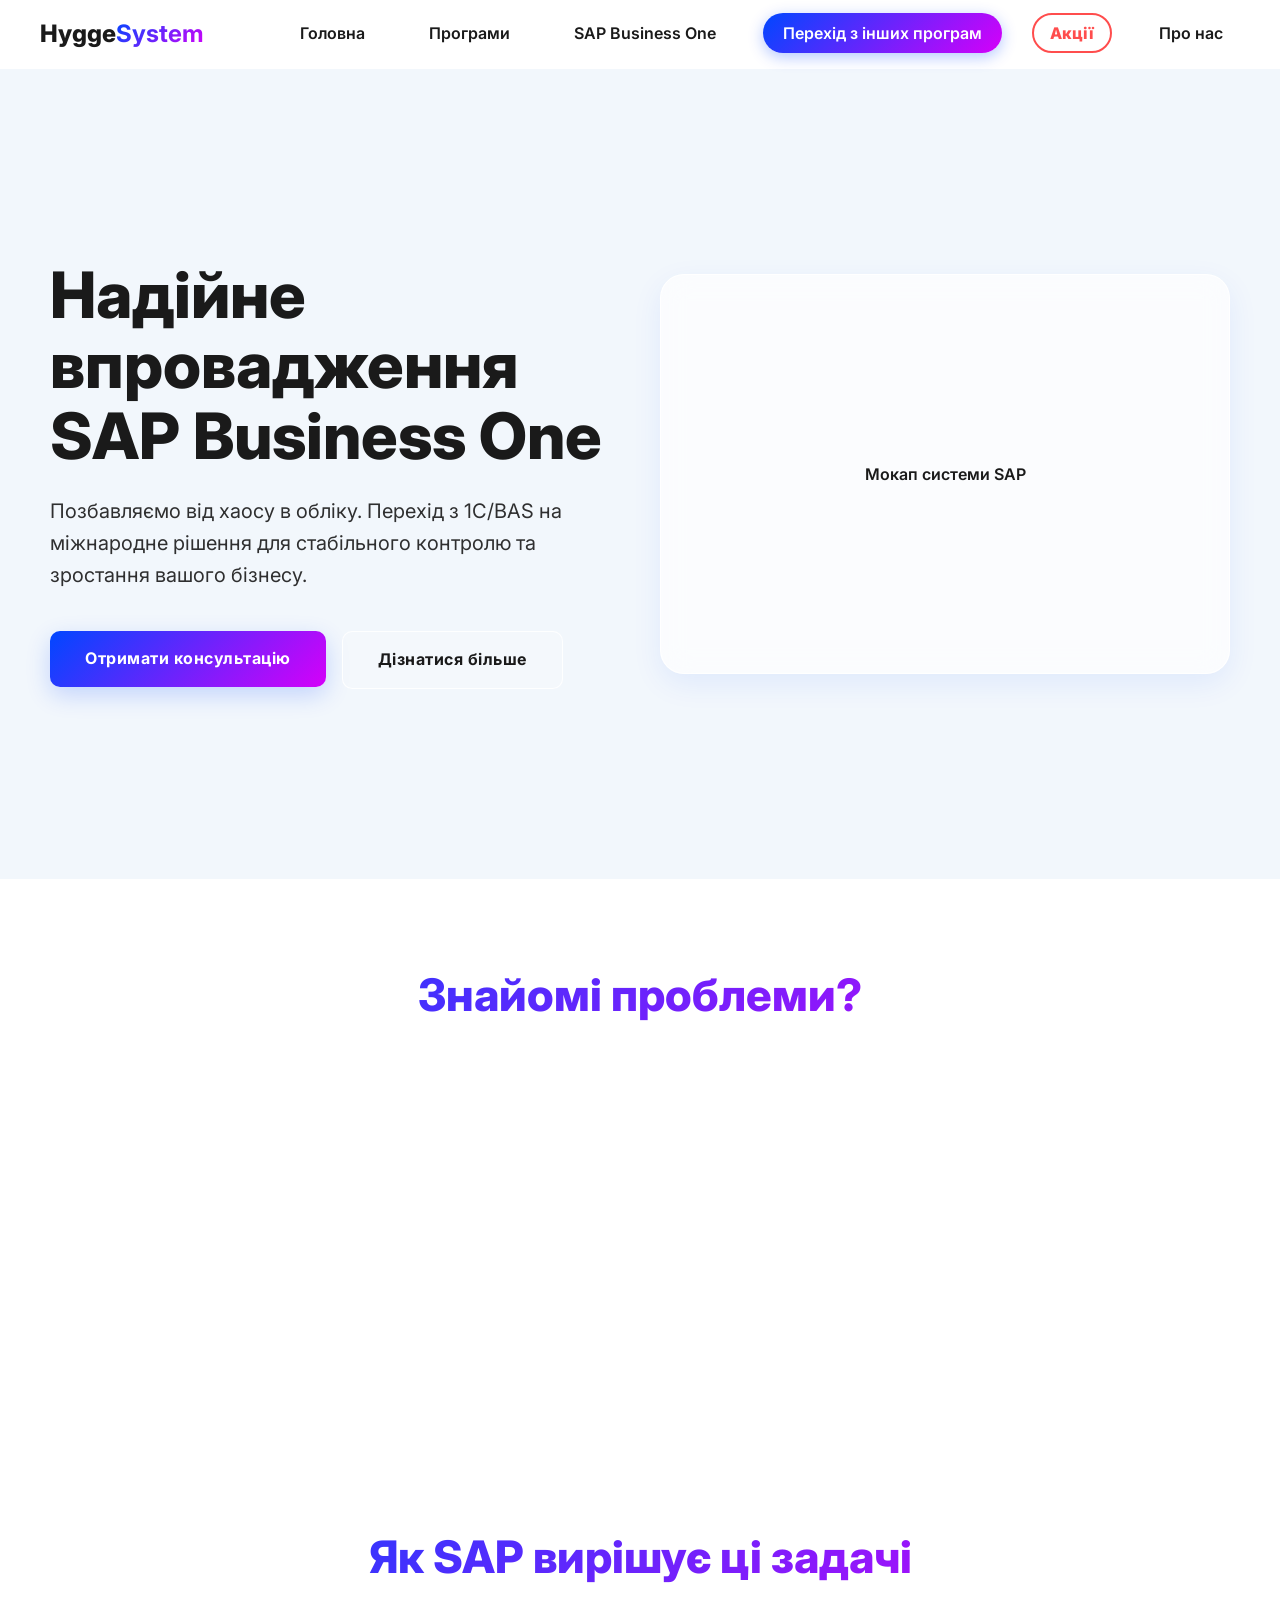
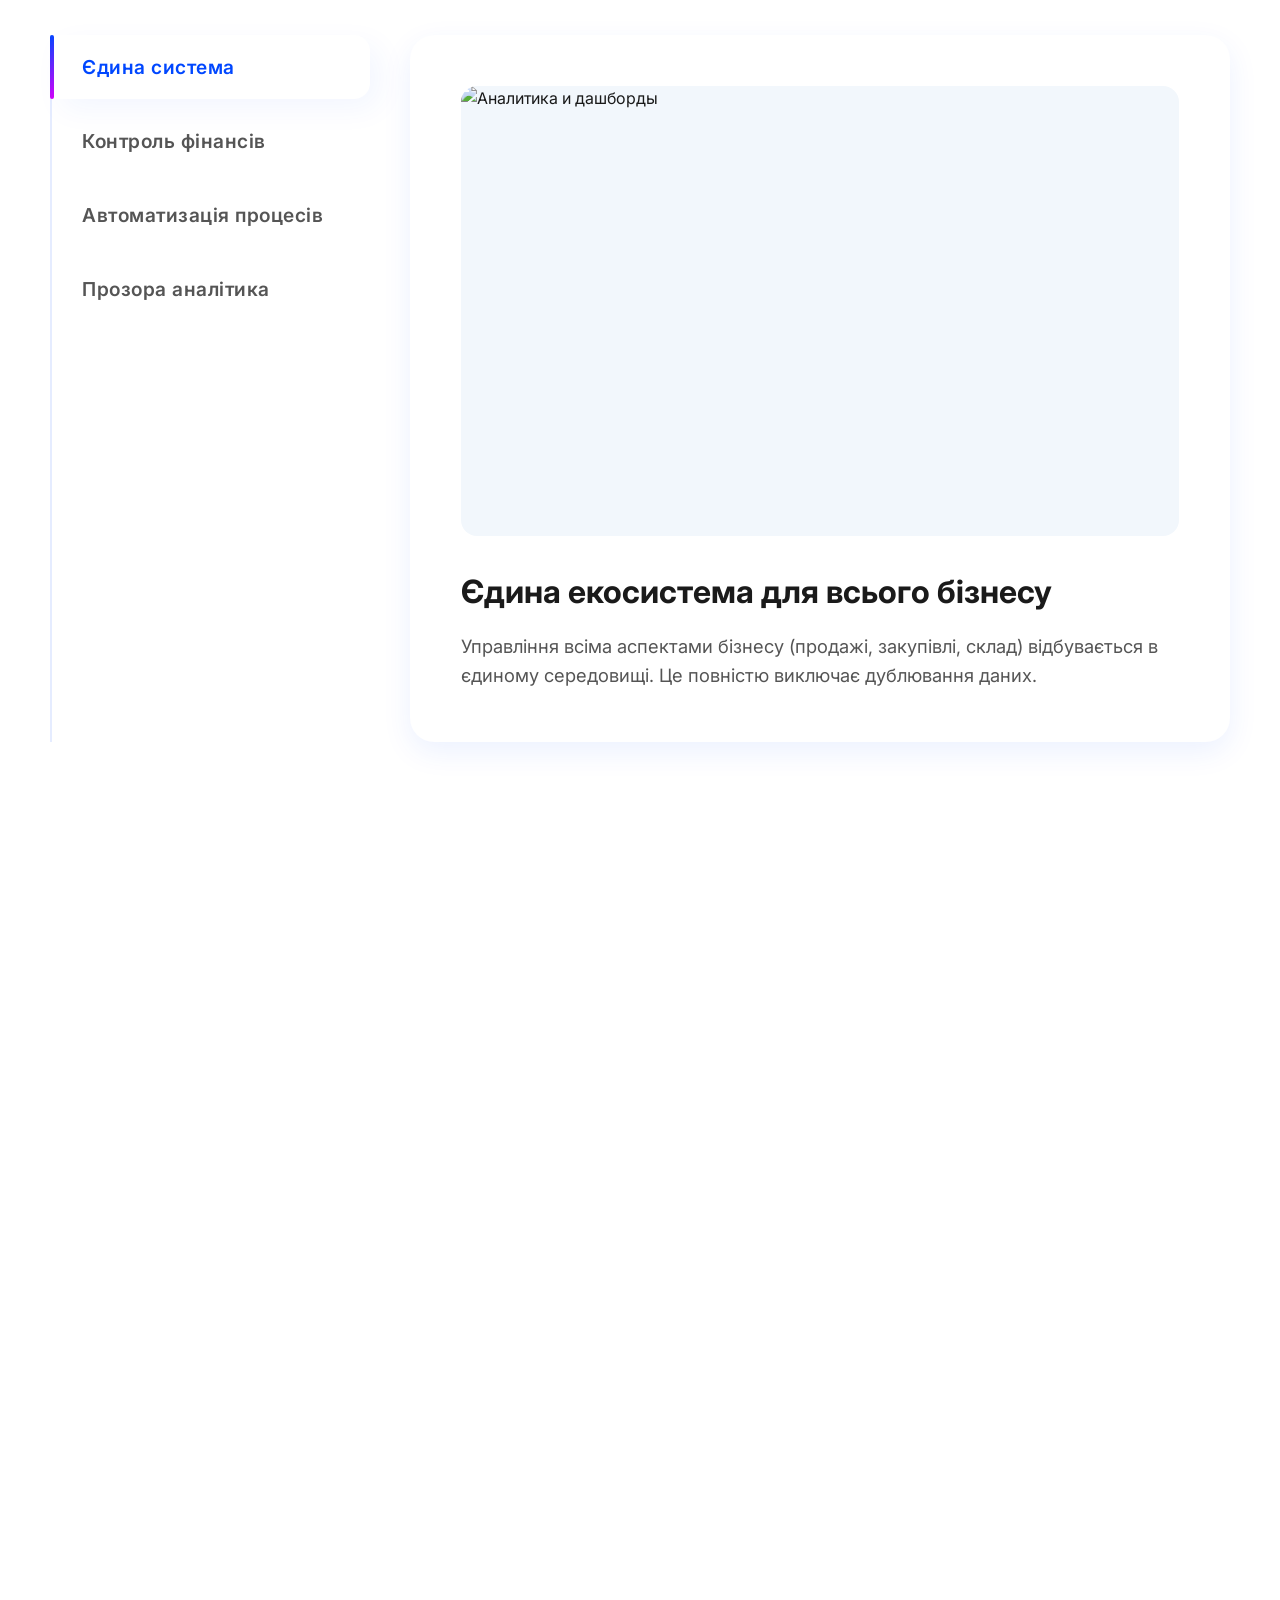
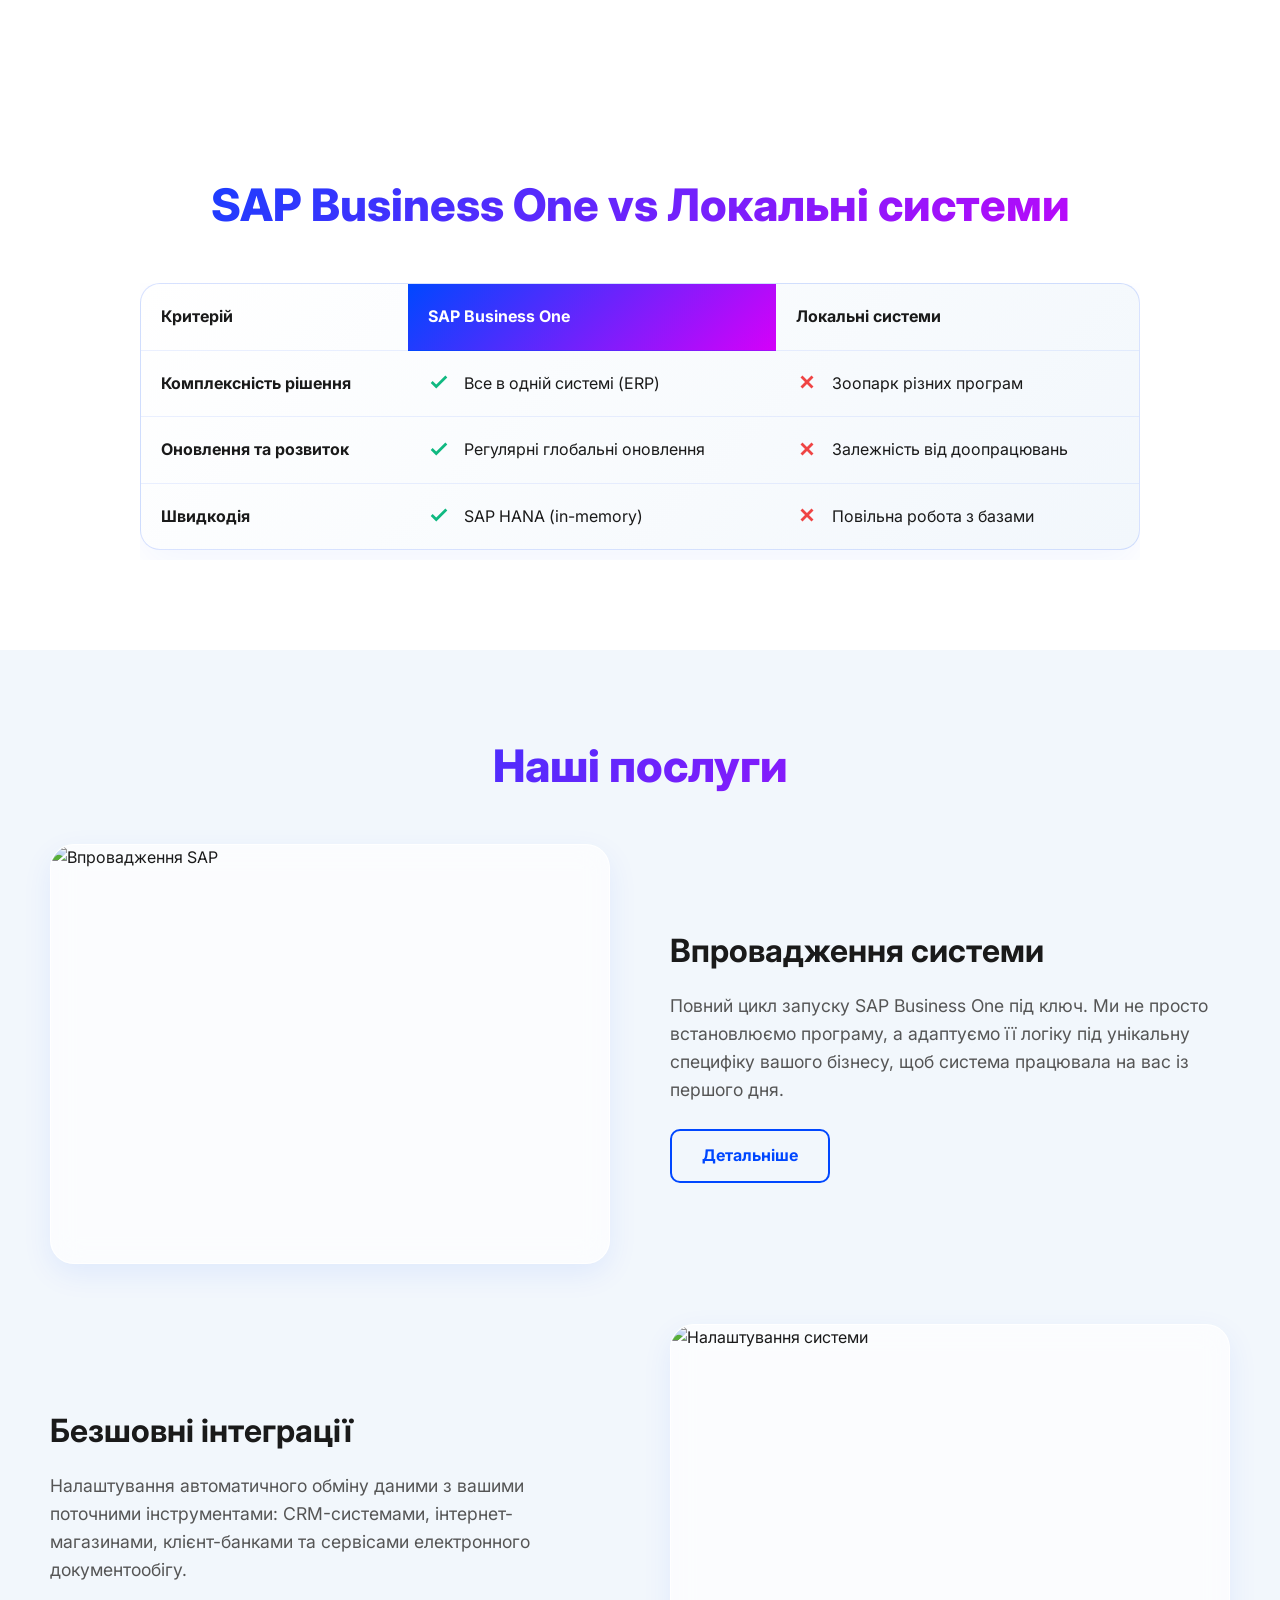
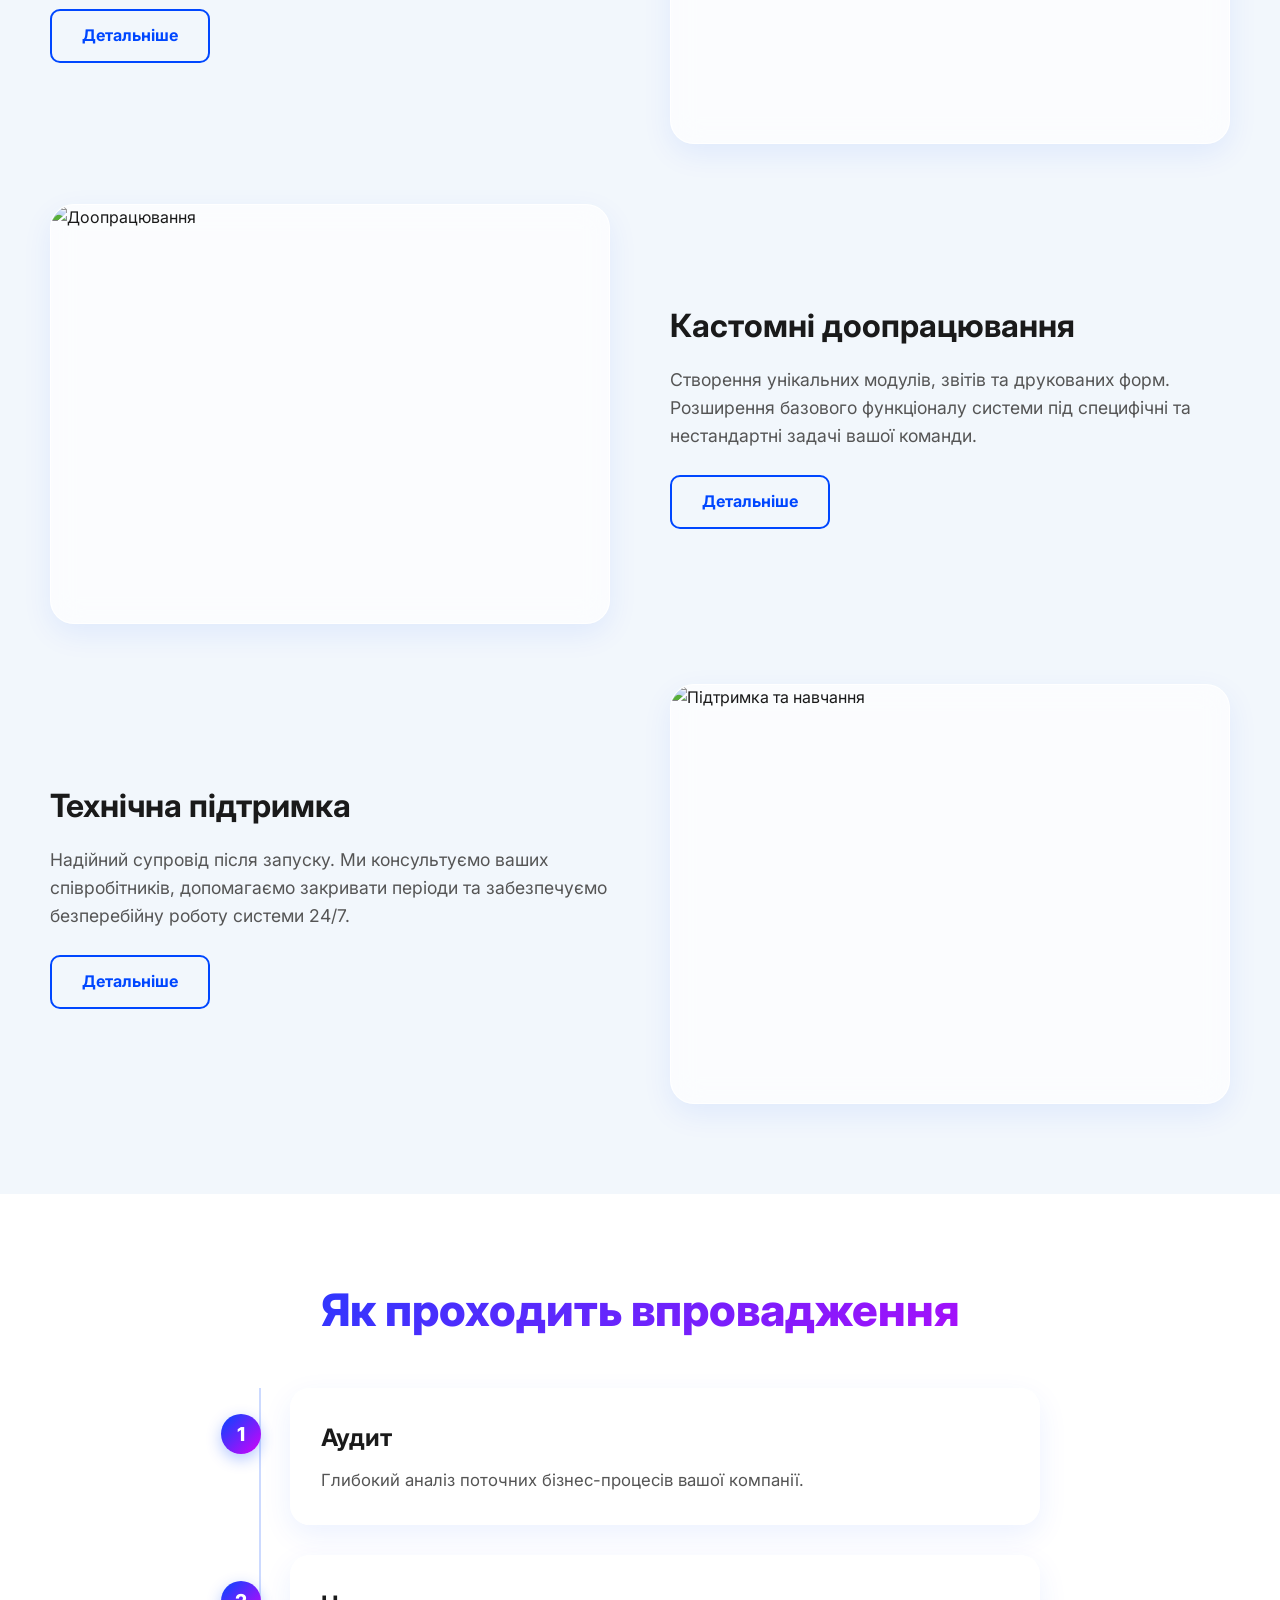
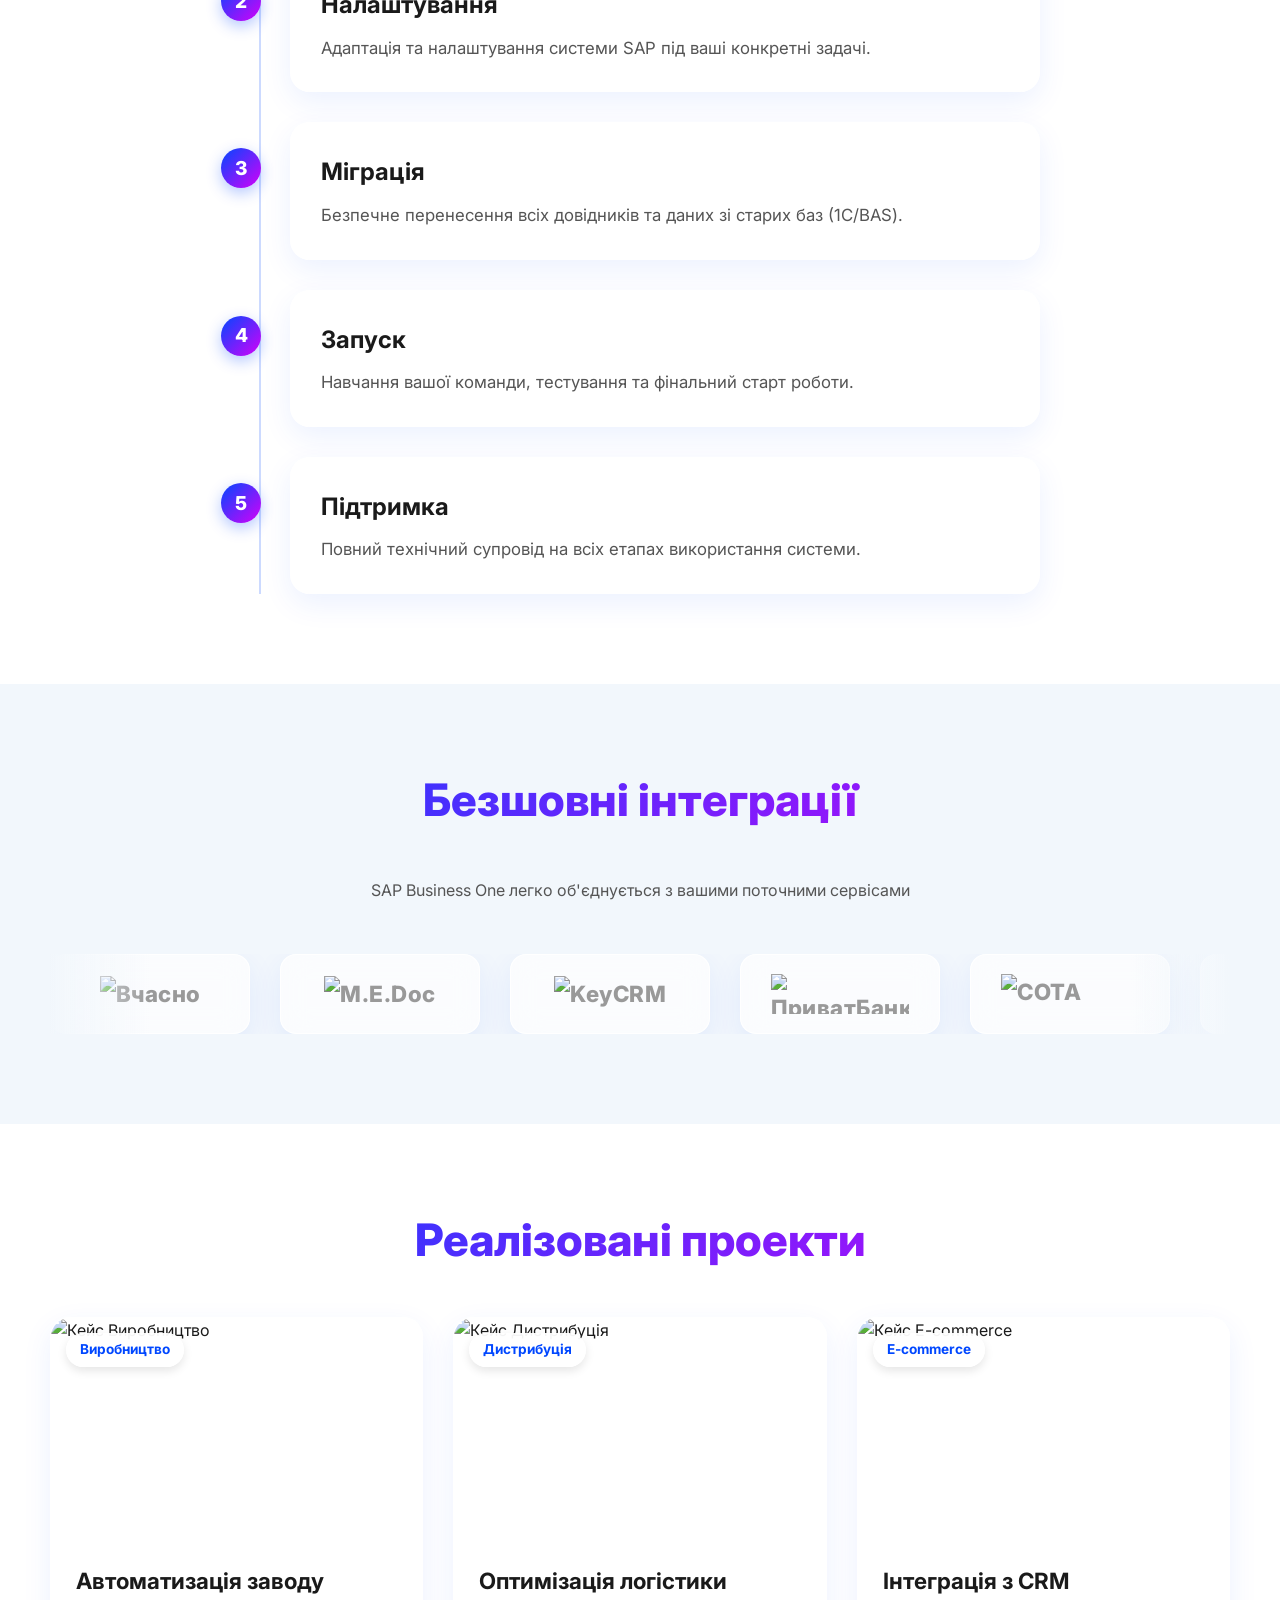
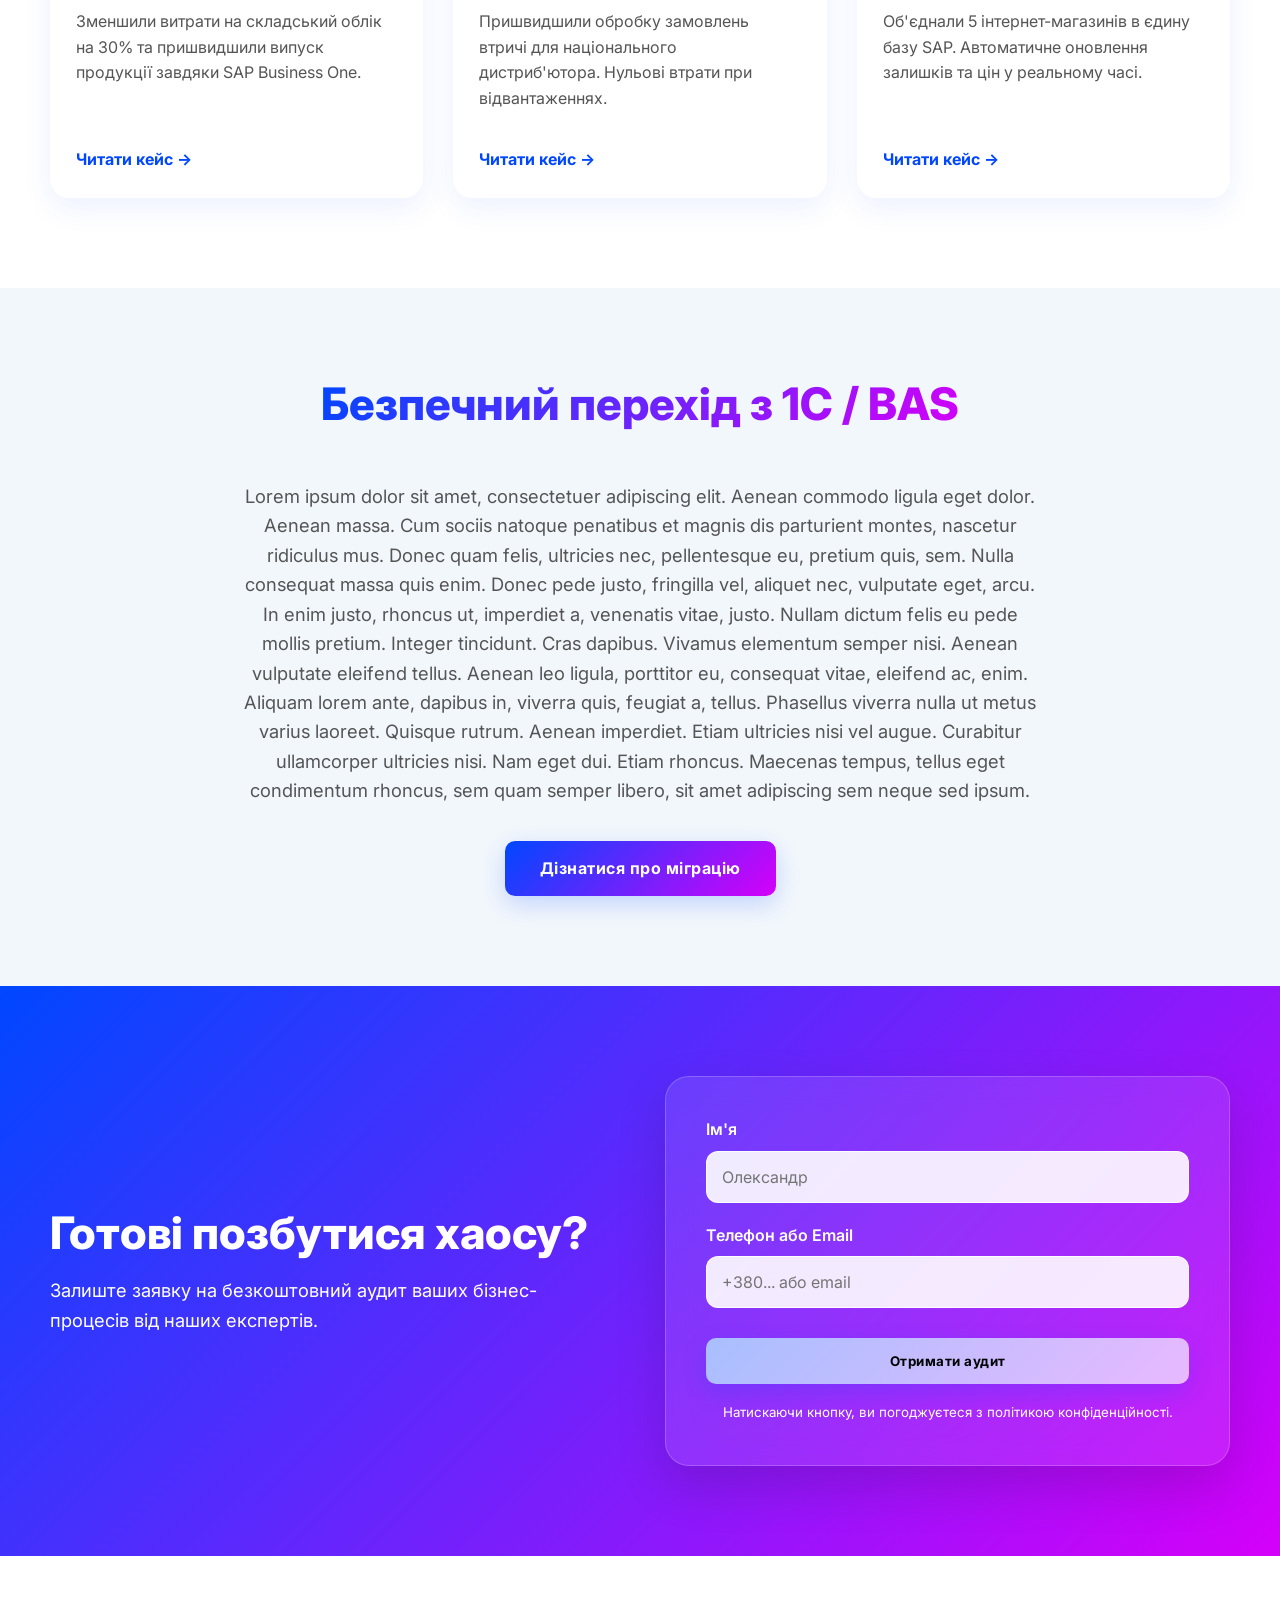
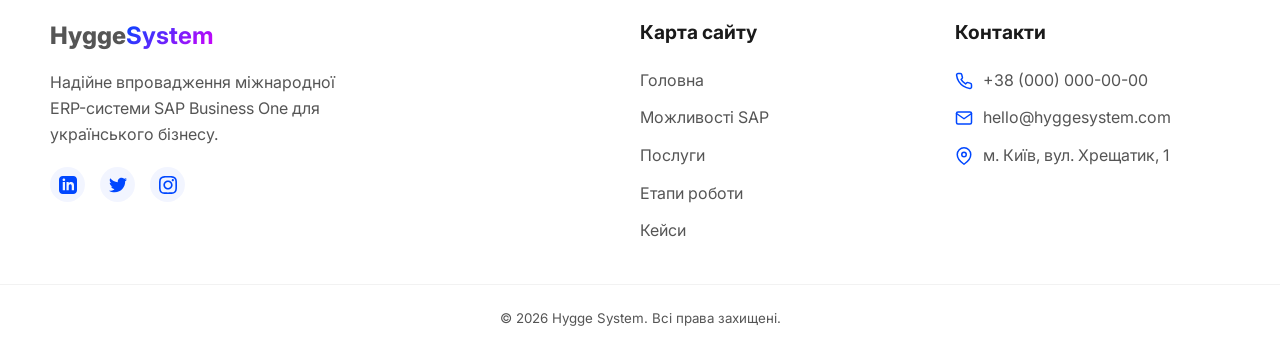
==== commit a45855a7: "changed style of blocks and navmenu, solved some problems there" ====
--- a/index.html
+++ b/index.html
@@ -53,7 +53,7 @@
                 <li><a href="sap-b1.html">Інжиніринг</a></li>
                 <li><a href="sap-b1.html">Легка промисловість</a></li>
                 <li><a href="sap-b1.html">Аерокосмічна та оборонна галузь</a></li>
-                <li><a href="sap-b1.html">Дивитись всі</a></li>
+                <li><a href="sap-b1.html" style="font-weight: 900; color:blue;">Дивитись всі</a></li>
             </ul>
         </div>
 
@@ -69,7 +69,8 @@
 </div>
                 </li>
                 <li><a href="sap-b1.html">SAP Business One</a></li>
-                <li><a href="migration.html">Перехід з інших програм</a></li>
+                <li><a href="migration.html" class="nav-btn-special">Перехід з інших програм</a></li>
+                <li><a href="promos.html" class="nav-promo-highlight">Акції</a></li>
                 <li class="nav-item simple-dropdown">
                     <a href="#" class="nav-link">Про нас</a>
                     <div class="simple-menu">
@@ -77,7 +78,6 @@
                             <li><a href="cases.html">Кейси</a></li>
                             <li><a href="#contacts">Контакти</a></li>
                             <li><a href="blog.html">Блог</a></li>
-                            <li><a href="promos.html">Акції</a></li>
                         </ul>
                     </div>
                 </li>
--- a/style.css
+++ b/style.css
@@ -2560,4 +2560,194 @@
 .contact-visual .mockup-placeholder {
     height: 300px !important;
     font-size: 0.8rem;
+}
+/* Стили только для кнопки "Перехід з інших програм" */
+.nav-links a.nav-btn-special {
+    background: var(--accent-gradient) !important; /* Твой сине-фиолетовый градиент */
+    color: #ffffff !important;                     /* Белый текст */
+    border: none !important;                        /* Убираем стандартную рамку */
+    padding: 10px 20px !important;                 /* Немного увеличиваем отступы */
+    box-shadow: 0 4px 15px rgba(0, 71, 255, 0.3);  /* Добавляем мягкое свечение */
+}
+
+/* Эффект при наведении именно для этой кнопки */
+.nav-links a.nav-btn-special:hover {
+    transform: translateY(-2px);
+    box-shadow: 0 6px 20px rgba(0, 71, 255, 0.4);
+    opacity: 0.9;
+}
+
+/* Стиль для кнопки Акции: обводка и красный текст */
+.nav-links a.nav-promo-highlight {
+    color: #ff4d4d !important;             /* Ярко-красный текст */
+    border: 2px solid #ff4d4d !important;  /* Красная рамка */
+    background: transparent !important;    /* Прозрачный фон */
+    padding: 8px 16px !important;
+    font-weight: 800 !important;           /* Делаем текст жирнее */
+    transition: all 0.3s ease;
+}
+
+.nav-links a.nav-promo-highlight:hover {
+    background: #ff4d4d !important;        /* При наведении закрашивается красным */
+    color: #ffffff !important;             /* Текст становится белым */
+}
+
+/* =======================================================
+   БЛОК: БЕЗПЕКА ПЕРЕХОДУ (РИЗИКИ VS РІШЕННЯ)
+   ======================================================= */
+
+/* Контейнер сітки */
+#migration-page .comparison-grid {
+    display: grid;
+    grid-template-columns: 1fr 1fr;
+    gap: 30px;
+    margin-top: 50px;
+    align-items: stretch;
+}
+
+/* Загальний стиль карток */
+#migration-page .comp-card {
+    background: var(--glass-bg);
+    backdrop-filter: var(--blur);
+    -webkit-backdrop-filter: var(--blur);
+    border: 1px solid var(--glass-border);
+    border-radius: 32px;
+    padding: 50px;
+    box-shadow: var(--glass-shadow);
+    transition: transform 0.3s ease;
+    display: flex;
+    flex-direction: column;
+}
+
+/* Акцентна права картка (Рішення) */
+#migration-page .solution-side {
+    background: linear-gradient(145deg, #ffffff 0%, #f4f7ff 100%);
+    border: 2px solid var(--accent-blue);
+    position: relative;
+    overflow: hidden;
+}
+
+/* Мітки (баджі) зверху */
+#migration-page .comp-badge {
+    display: inline-block;
+    padding: 6px 16px;
+    background: #f1f3f5;
+    border-radius: 50px;
+    font-size: 0.85rem;
+    font-weight: 700;
+    margin-bottom: 25px;
+    color: #868e96;
+    align-self: flex-start;
+}
+
+#migration-page .comp-badge.active {
+    background: var(--accent-gradient);
+    color: white;
+}
+
+#migration-page .comp-card h3 {
+    font-size: 1.8rem;
+    margin-bottom: 35px;
+    color: var(--text-color);
+    text-align: left;
+}
+
+/* Список елементів */
+#migration-page .comp-list {
+    display: flex;
+    flex-direction: column;
+    gap: 25px;
+    padding: 0;
+    margin: 0;
+}
+
+#migration-page .comp-list li {
+    display: flex;
+    gap: 20px;
+    align-items: flex-start;
+}
+
+/* Круглі іконки (X та Check) */
+#migration-page .comp-icon {
+    width: 28px;
+    height: 28px;
+    border-radius: 50%;
+    display: flex;
+    align-items: center;
+    justify-content: center;
+    flex-shrink: 0;
+    font-weight: 900;
+    font-size: 0.9rem;
+    background: #ffe3e3;
+    color: #fa5252;
+}
+
+#migration-page .comp-icon.check {
+    background: #ebfbee;
+    color: #40c057;
+}
+
+/* Тексти всередині списку */
+#migration-page .comp-list strong {
+    display: block;
+    font-size: 1.15rem;
+    margin-bottom: 5px;
+    color: var(--text-color);
+    font-weight: 700;
+}
+
+#migration-page .comp-list p {
+    font-size: 0.95rem;
+    color: var(--text-muted);
+    line-height: 1.5;
+    margin: 0;
+}
+
+/* Адаптив для мобільних пристроїв */
+@media (max-width: 992px) {
+    #migration-page .comparison-grid {
+        grid-template-columns: 1fr;
+        gap: 20px;
+    }
+    
+    #migration-page .comp-card {
+        padding: 35px 25px;
+    }
+    
+    #migration-page .comp-card h3 {
+        font-size: 1.5rem;
+        margin-bottom: 25px;
+    }
+}
+
+/* === КОМПАКТНЕ МЕГА-МЕНЮ === */
+
+/* 1. Зменшуємо загальний контейнер меню */
+.mega-menu {
+    padding: 25px 35px !important; /* Було 40px, зменшили відступи */
+    max-width: 1000px !important;  /* Трохи звузили загальну ширину */
+}
+
+/* 2. Зменшуємо відстань між колонками */
+.mega-menu-container {
+    gap: 25px !important; /* Було 40px, зробили колонки ближче одна до одної */
+}
+
+/* 3. Зменшуємо заголовки колонок (ФУНКЦІОНАЛ SAP тощо) */
+.mega-column h4 {
+    font-size: 0.9rem !important; /* Було 1rem */
+    margin-bottom: 15px !important; /* Менше простору до списку */
+    padding-left: 10px !important;
+}
+
+/* 4. Зменшуємо шрифт та відступи у списках */
+.mega-column ul li {
+    margin-bottom: 8px !important; /* Було 12px, рядки стали щільнішими */
+}
+
+.mega-column ul li a {
+    font-size: 0.88rem !important; /* Було 0.95rem - текст став акуратнішим */
+    padding: 3px 0 !important;
+}
+
 }
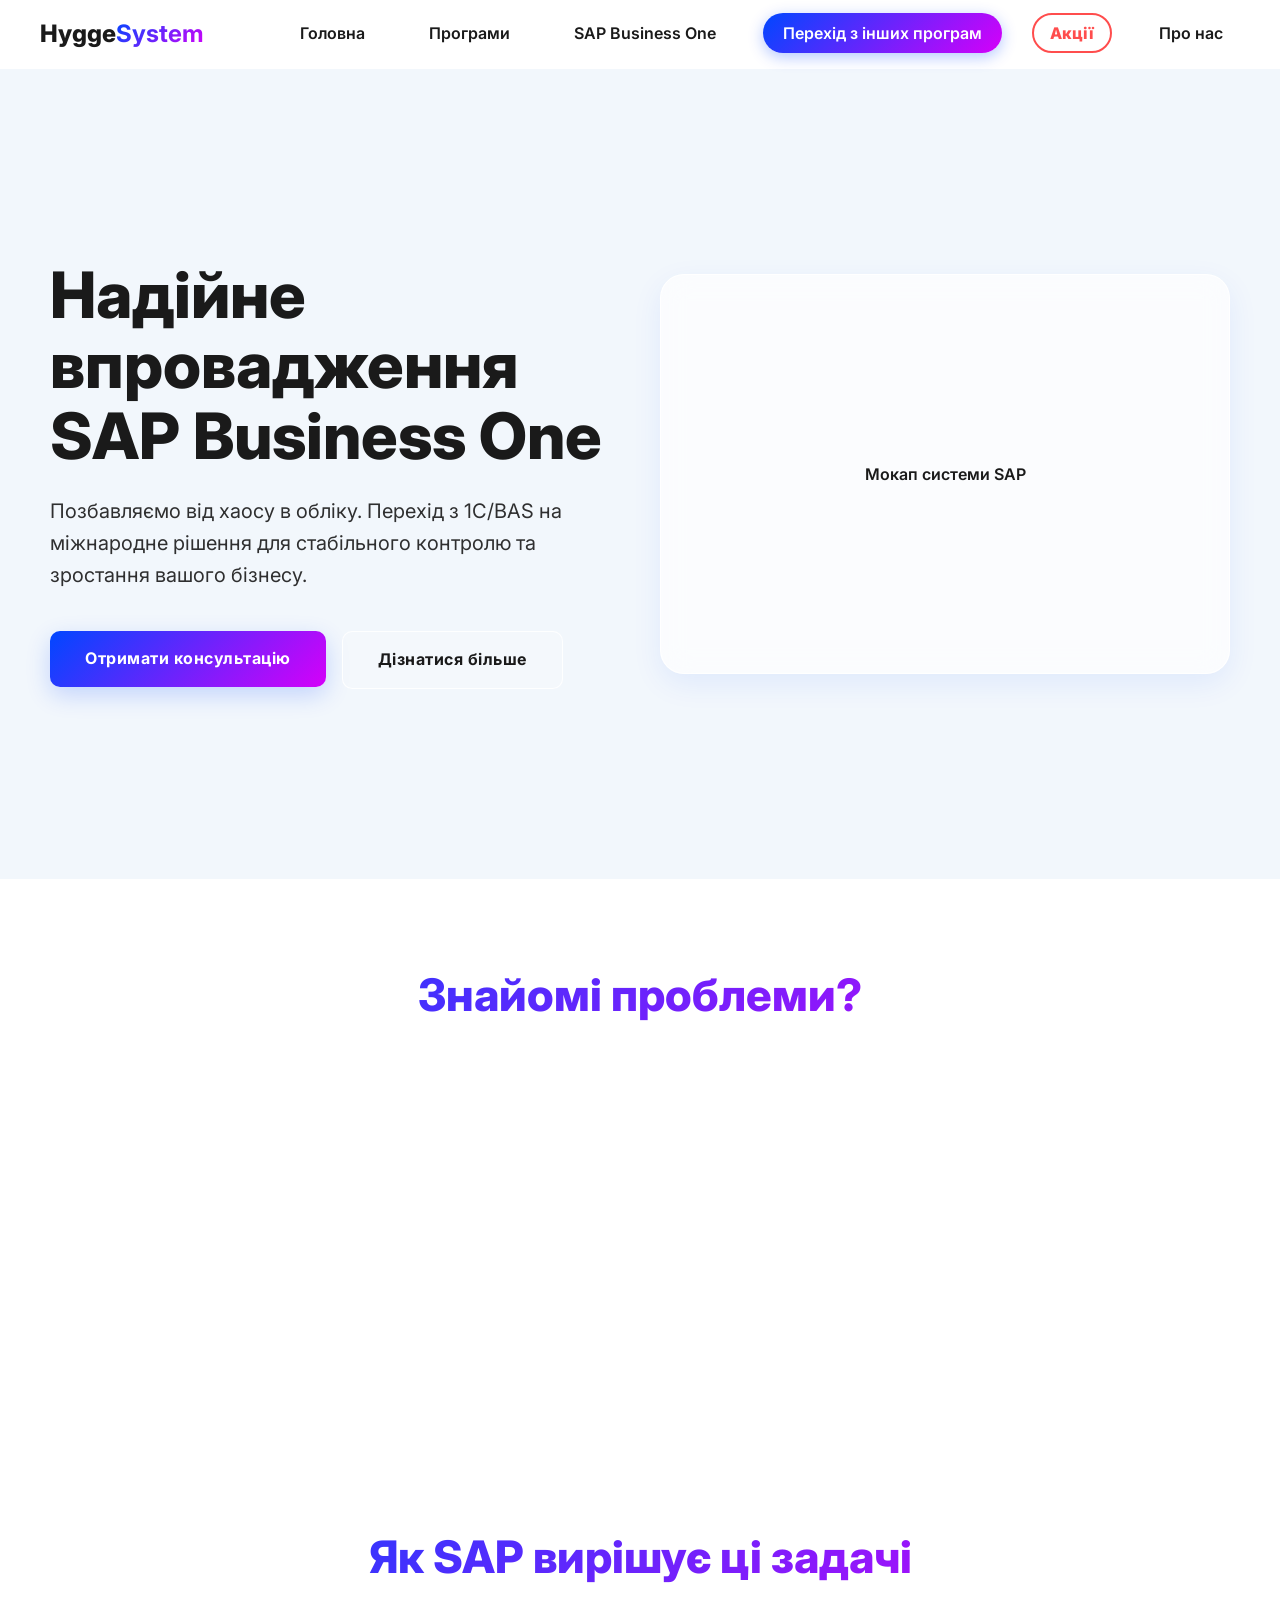
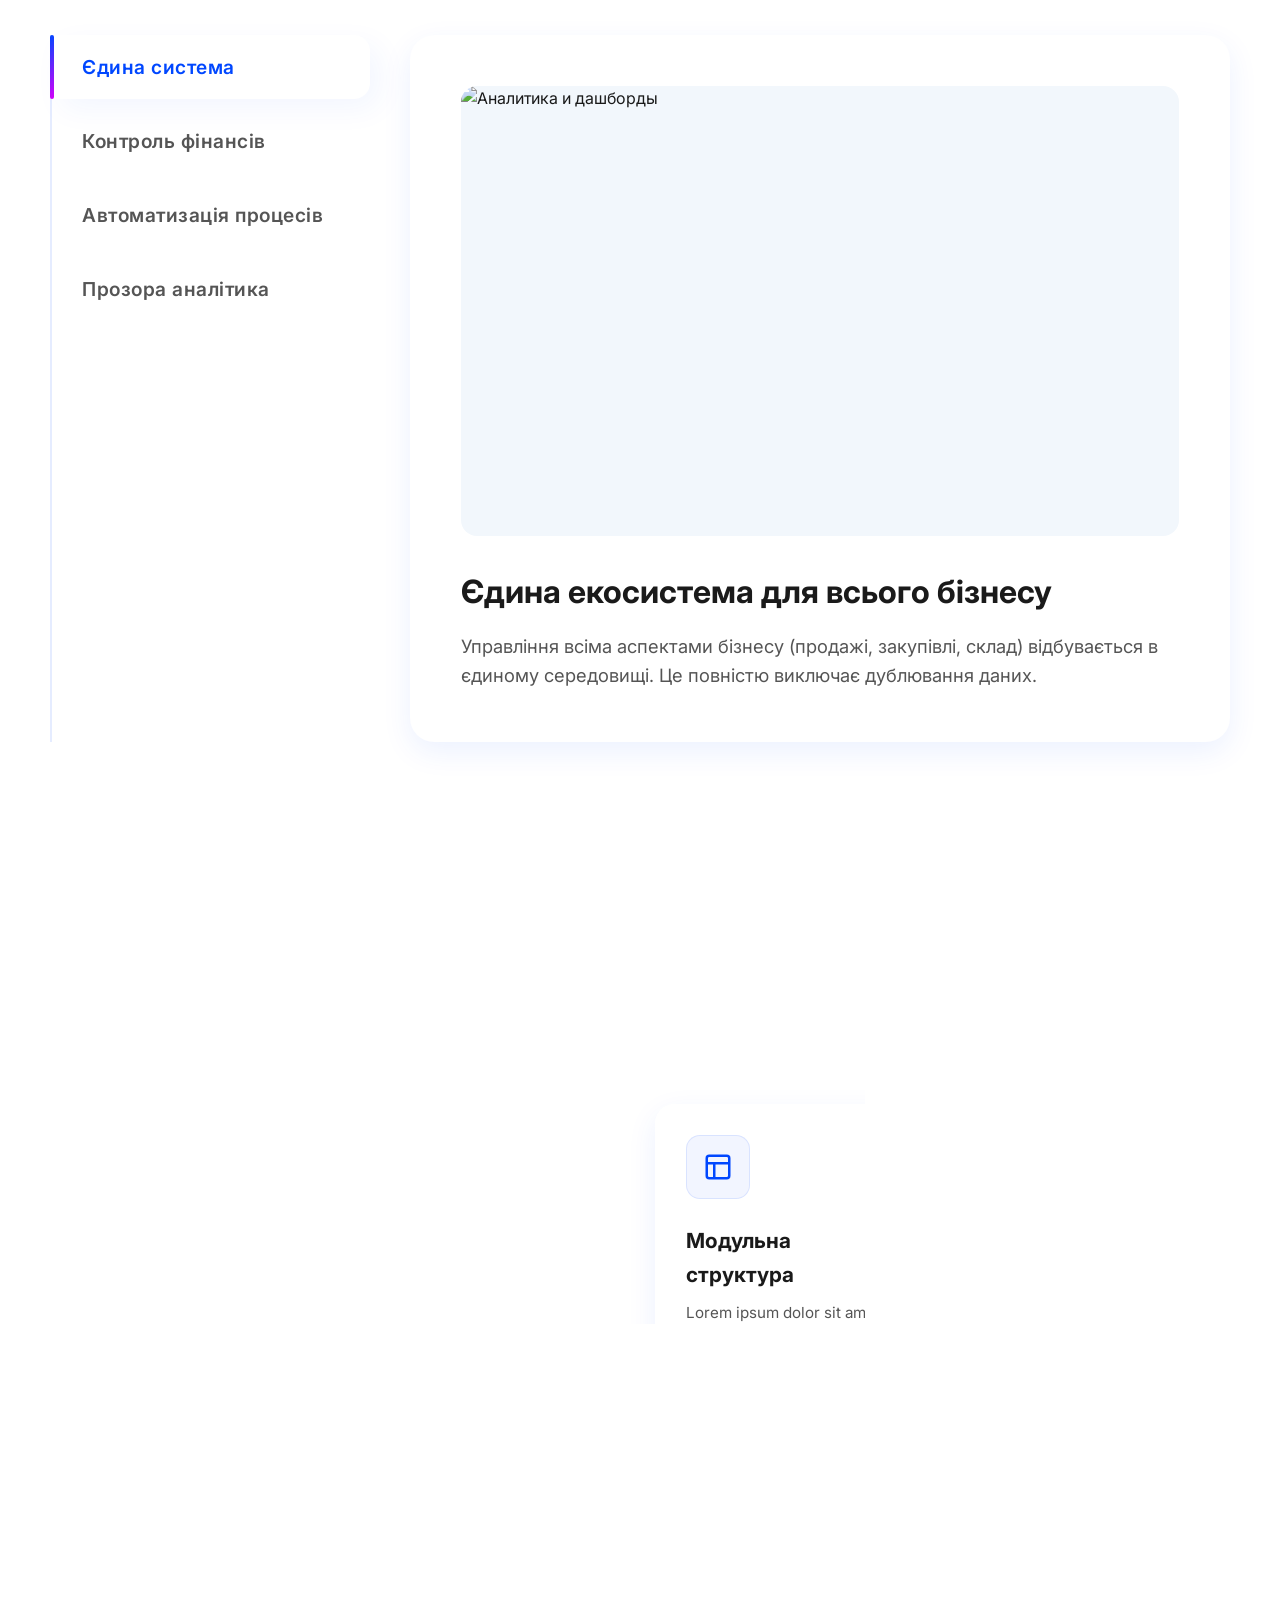
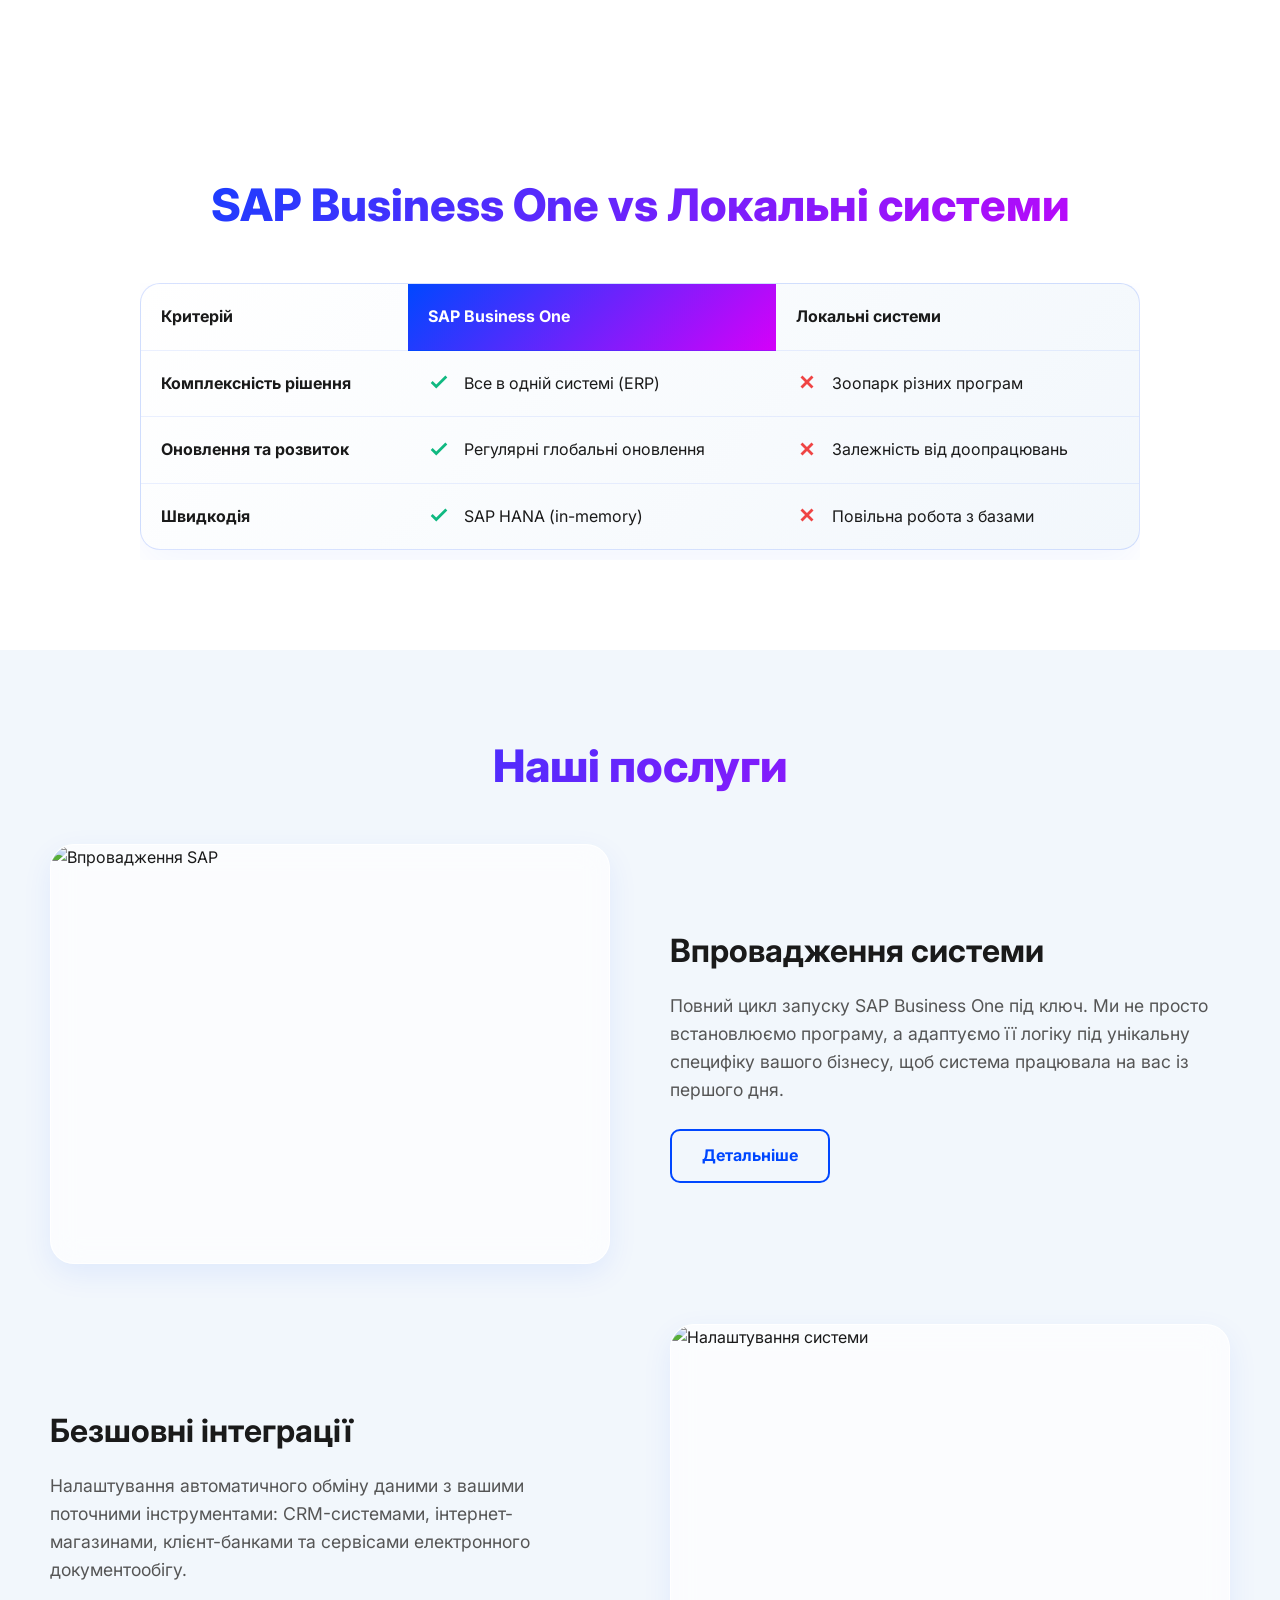
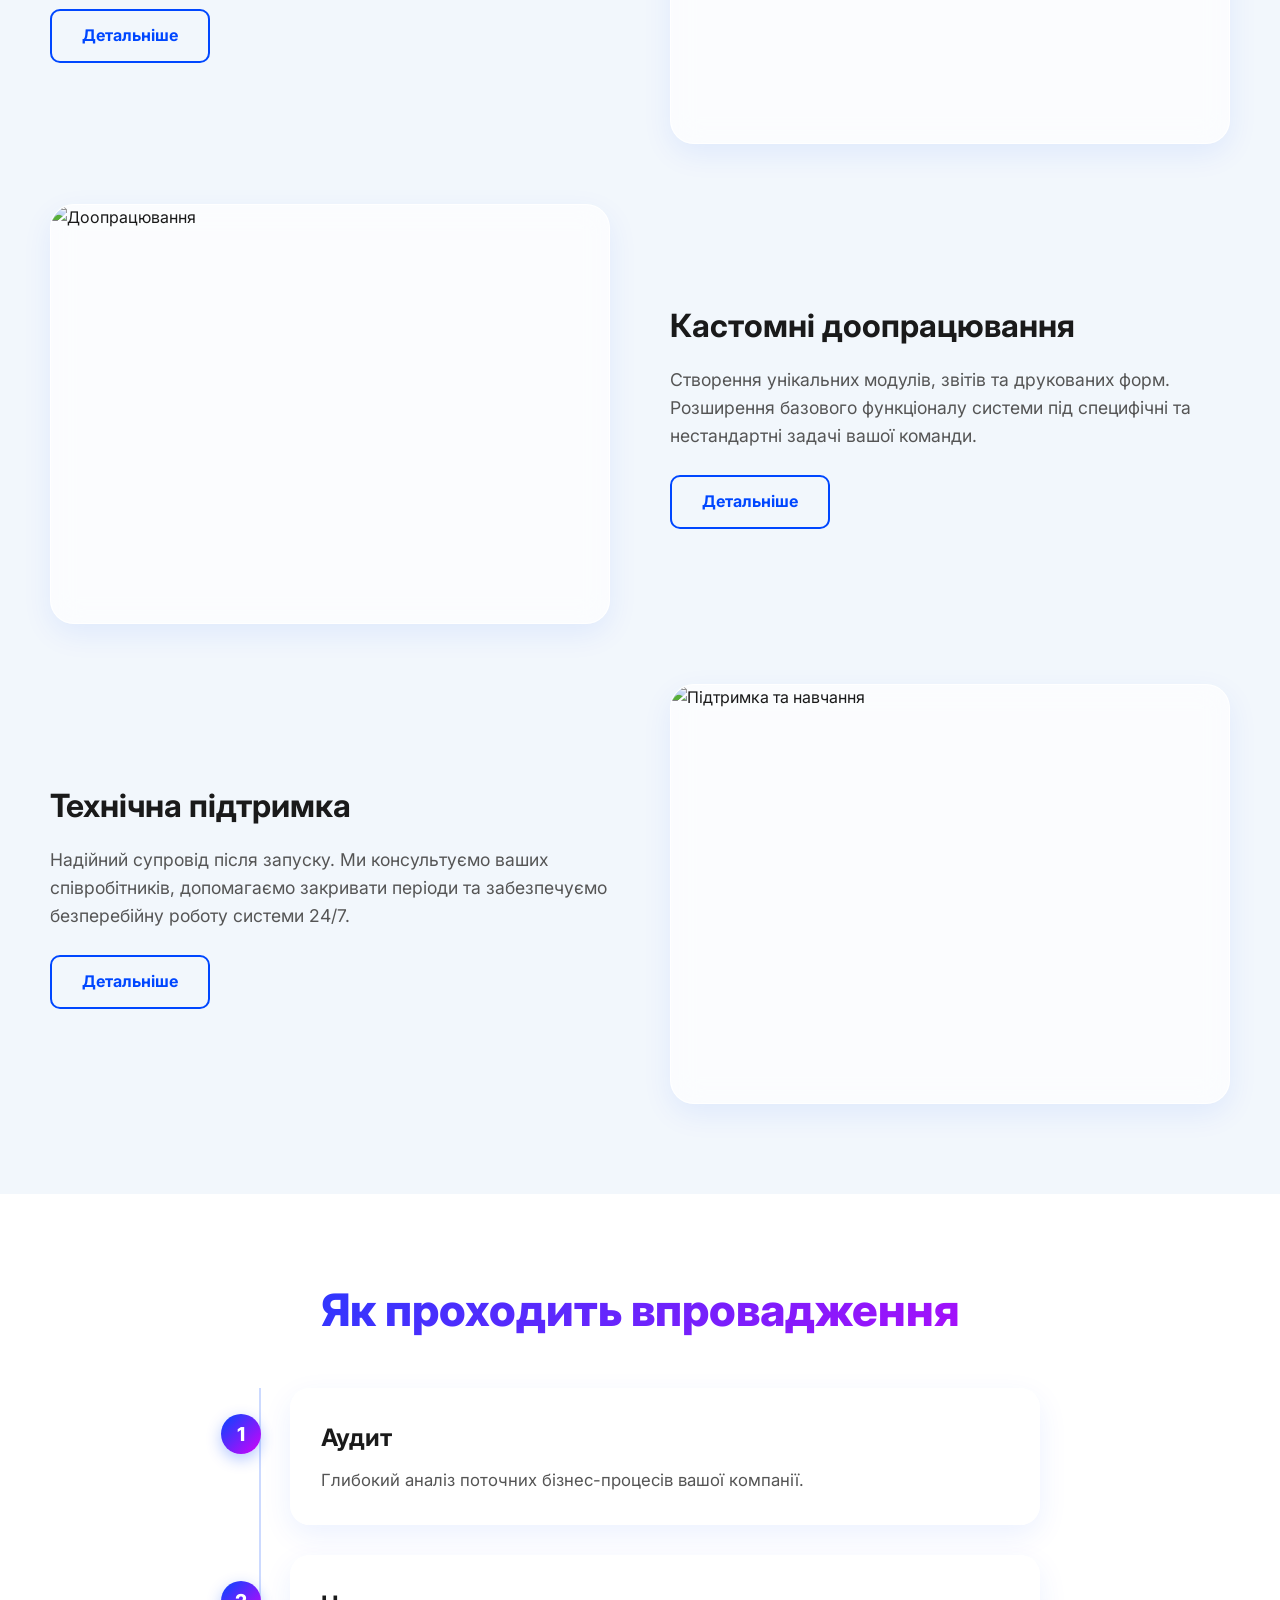
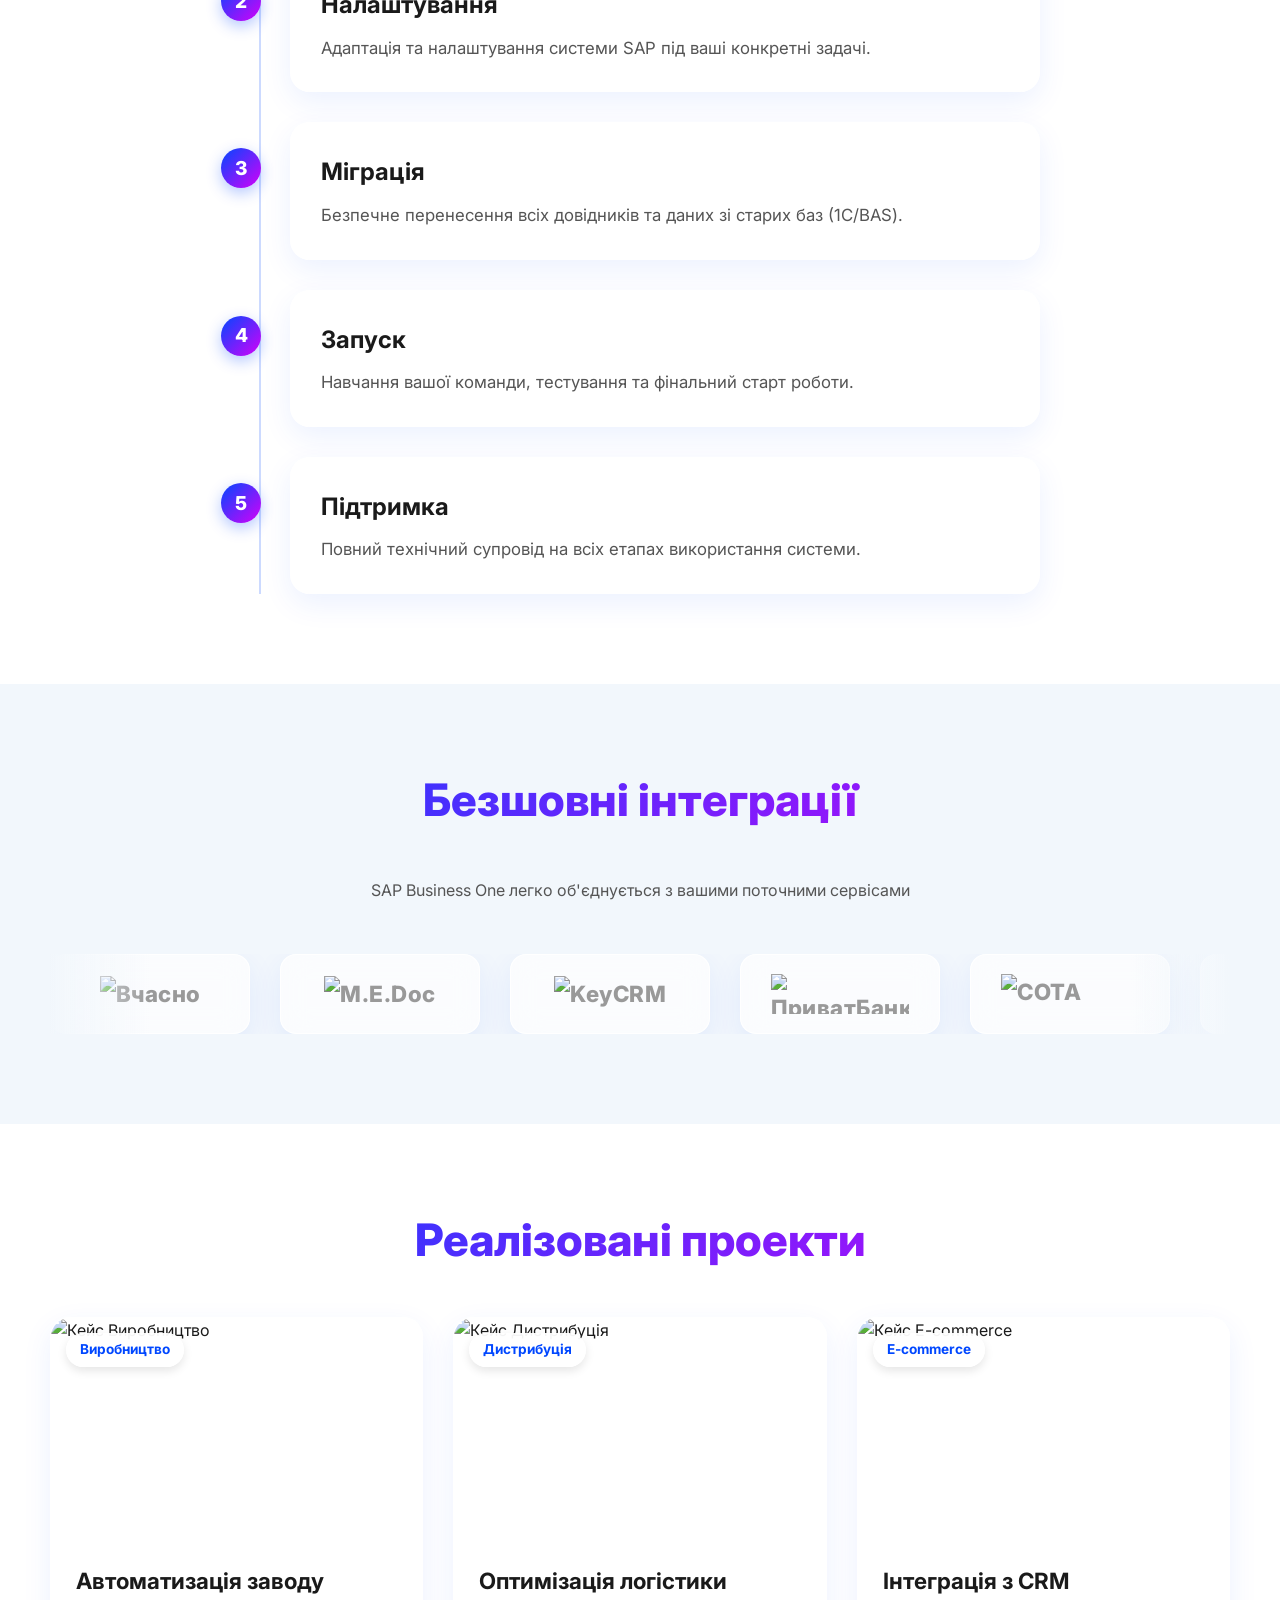
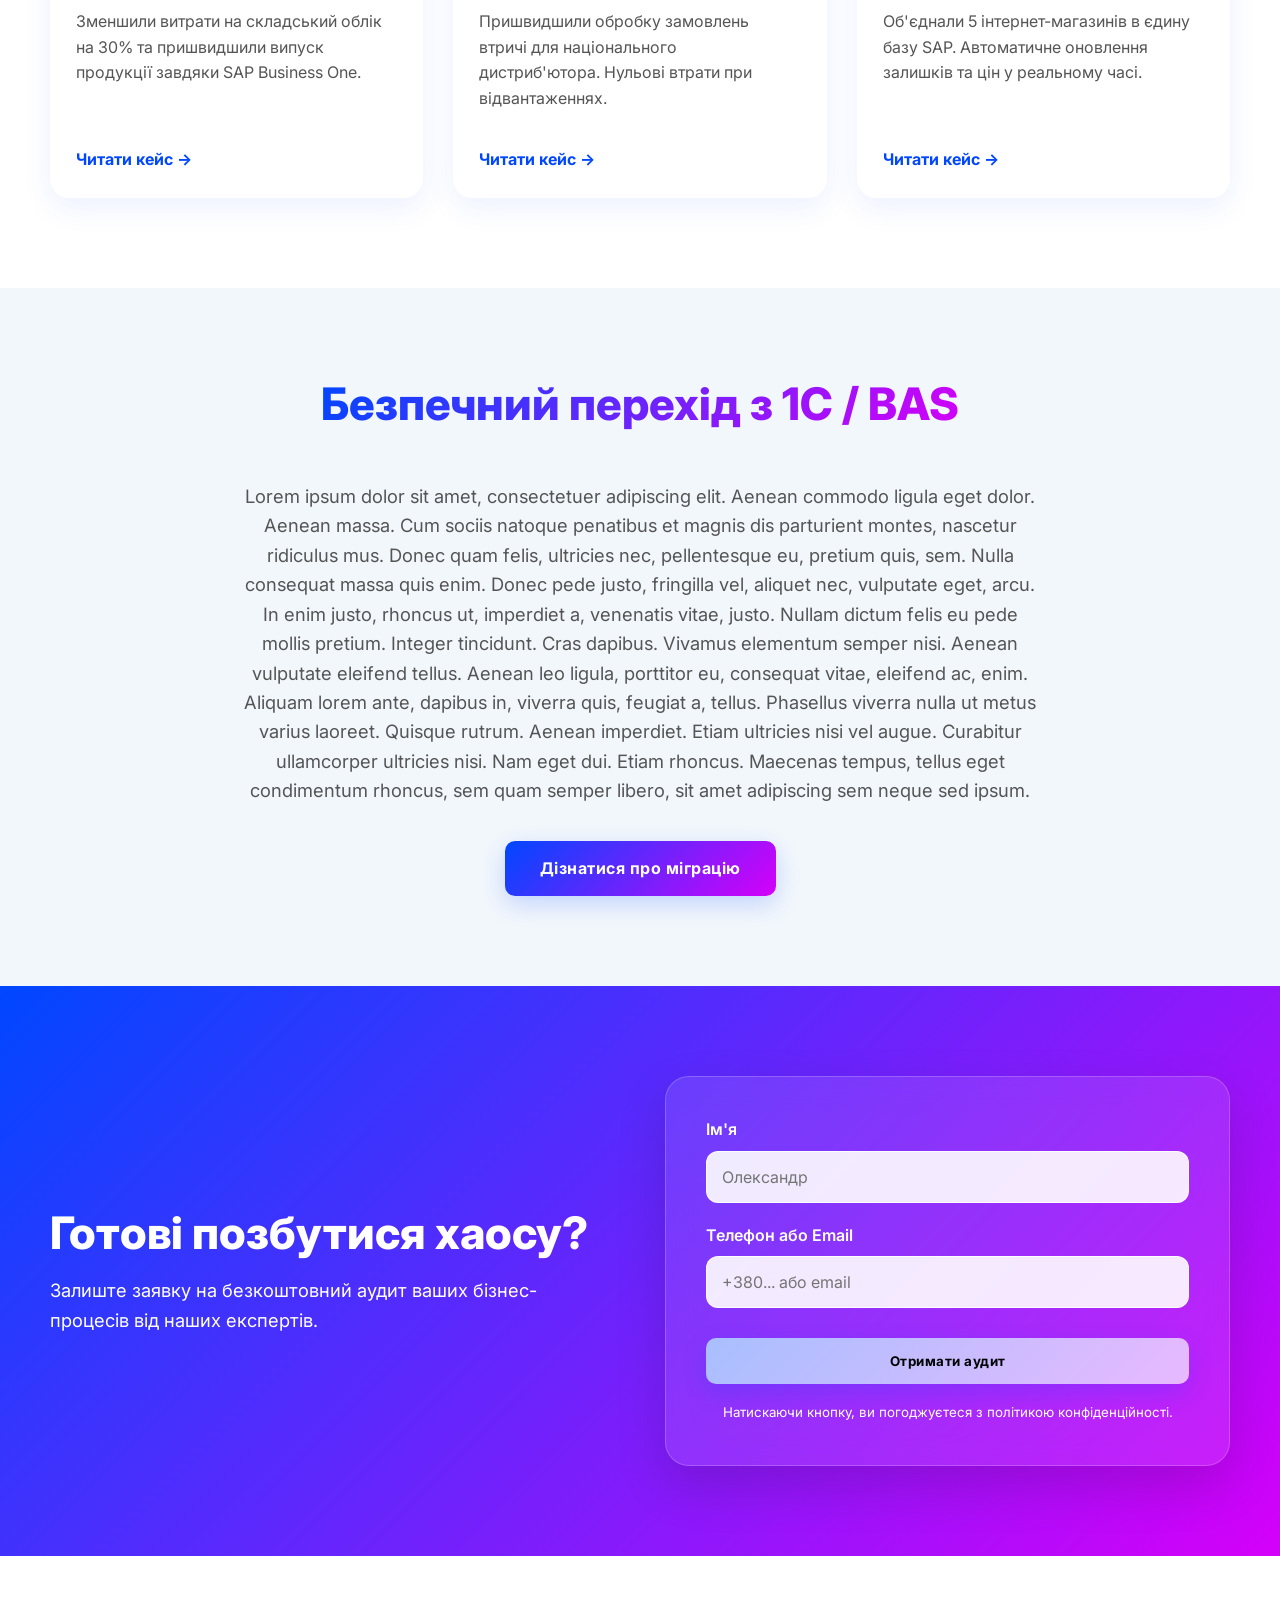
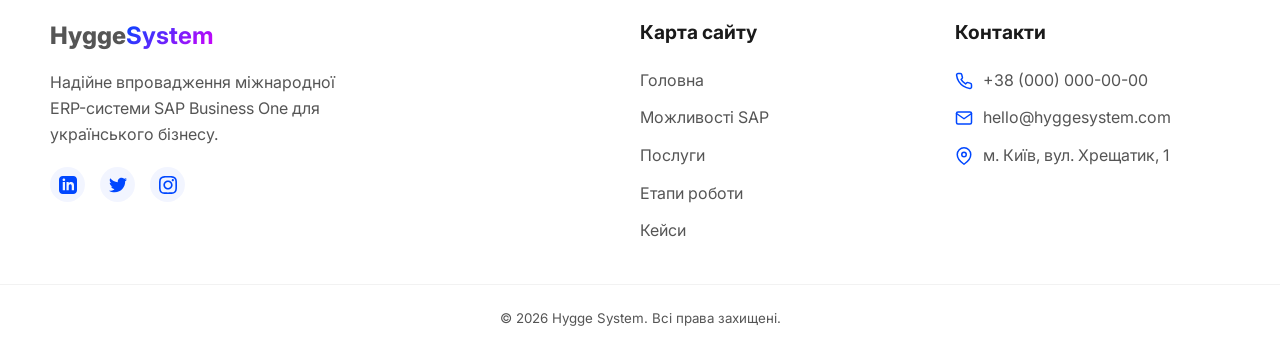
==== commit f625a762: "refactor: standardize layout and update global styles across all frontend pages" ====
--- a/index.html
+++ b/index.html
@@ -25,6 +25,34 @@
                     <div class="mega-menu">
     <div class="mega-menu-container">
         
+        <!-- Картки програм -->
+        <div class="mega-products-row">
+            <a href="product-card.html" class="mega-product-card">
+                <img class="mega-product-img" src="https://images.unsplash.com/photo-1552664730-d307ca884978?auto=format&fit=crop&w=120&q=80" alt="Продажі та CRM">
+                <div class="mega-product-info">
+                    <strong>Продажі та CRM</strong>
+                    <span>Ведення клієнтів від переговорів до сервісу в єдиній системі</span>
+                </div>
+            </a>
+            <a href="product-card.html" class="mega-product-card">
+                <img class="mega-product-img" src="https://images.unsplash.com/photo-1586528116311-ad8dd3c8310d?auto=format&fit=crop&w=120&q=80" alt="Склад">
+                <div class="mega-product-info">
+                    <strong>Склад</strong>
+                    <span>Прозорий контроль запасів, партій та серійних номерів</span>
+                </div>
+            </a>
+            <a href="product-card.html" class="mega-product-card">
+                <img class="mega-product-img" src="https://images.unsplash.com/photo-1554224155-8d04cb21cd6c?auto=format&fit=crop&w=120&q=80" alt="Фінанси">
+                <div class="mega-product-info">
+                    <strong>Фінанси</strong>
+                    <span>Управління грошовими потоками, баланс та звітність у реальному часі</span>
+                </div>
+            </a>
+        </div>
+
+        <!-- Колонки посилань -->
+        <div class="mega-links-row">
+
         <div class="mega-column">
             <h4>Функціонал SAP</h4>
             <ul>
@@ -65,8 +93,11 @@
             </ul>
         </div>
 
+        </div><!-- /mega-links-row -->
+
     </div>
 </div>
+
                 </li>
                 <li><a href="sap-b1.html">SAP Business One</a></li>
                 <li><a href="migration.html" class="nav-btn-special">Перехід з інших програм</a></li>
--- a/style.css
+++ b/style.css
@@ -1968,8 +1968,74 @@
 }
 
 .mega-menu-container {
+    display: flex;
+    flex-direction: column;
+    gap: 30px;
+}
+
+/* Секція карток програм вгорі мега-меню */
+.mega-products-row {
     display: grid;
-    grid-template-columns: repeat(3, 1fr); /* 3 колонки */
+    grid-template-columns: repeat(3, 1fr);
+    gap: 16px;
+    padding-bottom: 24px;
+    border-bottom: 1px solid rgba(0, 71, 255, 0.08);
+}
+
+.mega-product-card {
+    display: flex;
+    align-items: flex-start;
+    gap: 14px;
+    padding: 16px;
+    border-radius: 16px;
+    border: 1px solid transparent;
+    text-decoration: none;
+    transition: all 0.25s ease;
+    color: var(--text-color);
+    background: transparent;
+}
+
+.mega-product-card:hover {
+    background: rgba(0, 71, 255, 0.04);
+    border-color: rgba(0, 71, 255, 0.12);
+    transform: translateY(-2px);
+    box-shadow: 0 8px 20px rgba(0, 71, 255, 0.08);
+    color: var(--text-color);
+    padding-left: 16px;
+}
+
+.mega-product-img {
+    width: 56px;
+    height: 48px;
+    flex-shrink: 0;
+    border-radius: 10px;
+    object-fit: cover;
+    background: var(--bg-light-blue);
+}
+
+.mega-product-info {
+    display: flex;
+    flex-direction: column;
+    gap: 2px;
+}
+
+.mega-product-info strong {
+    font-size: 0.9rem;
+    font-weight: 700;
+    color: var(--text-color);
+    line-height: 1.3;
+}
+
+.mega-product-info span {
+    font-size: 0.8rem;
+    color: var(--text-muted);
+    line-height: 1.4;
+}
+
+/* Колонки посилань унизу */
+.mega-links-row {
+    display: grid;
+    grid-template-columns: repeat(3, 1fr);
     gap: 40px;
 }
 
@@ -2004,7 +2070,25 @@
 
 .mega-column ul li a:hover {
     color: var(--accent-blue);
-    padding-left: 8px; /* Небольшой эффект сдвига при наведении */
+    padding-left: 8px;
+}
+
+/* Адаптив карток у мега-меню */
+@media (max-width: 1200px) {
+    .mega-products-row {
+        grid-template-columns: repeat(2, 1fr);
+    }
+}
+
+@media (max-width: 992px) {
+    .mega-products-row,
+    .mega-links-row {
+        grid-template-columns: 1fr;
+    }
+    .mega-product-card {
+        border: 1px solid var(--glass-border);
+        background: var(--glass-bg);
+    }
 }
 
 /* Адаптив: на мобилках лучше превратить в обычный список или аккордеон */
@@ -2570,6 +2654,7 @@
     box-shadow: 0 4px 15px rgba(0, 71, 255, 0.3);  /* Добавляем мягкое свечение */
 }
 
+
 /* Эффект при наведении именно для этой кнопки */
 .nav-links a.nav-btn-special:hover {
     transform: translateY(-2px);
@@ -2746,8 +2831,560 @@
 }
 
 .mega-column ul li a {
-    font-size: 0.88rem !important; /* Було 0.95rem - текст став акуратнішим */
+    font-size: 0.88rem !important;
     padding: 3px 0 !important;
 }
 
+
+/* =======================================================
+   PRODUCT-CARD PAGE STYLES
+   ======================================================= */
+
+/* --- HERO (повна ширина, половина висоти екрану) --- */
+.pc-hero {
+    min-height: 55vh;
+    background: var(--bg-light-blue);
+    display: flex;
+    align-items: center;
+    padding-top: 100px !important;
+    padding-bottom: 80px !important;
+    position: relative;
+    overflow: hidden;
+}
+
+.pc-hero::before {
+    content: '';
+    position: absolute;
+    top: -200px; right: -200px;
+    width: 600px; height: 600px;
+    background: radial-gradient(circle, rgba(0,71,255,0.08) 0%, transparent 70%);
+    border-radius: 50%;
+    pointer-events: none;
+}
+
+.pc-hero::after {
+    content: '';
+    position: absolute;
+    bottom: -150px; left: -100px;
+    width: 400px; height: 400px;
+    background: radial-gradient(circle, rgba(213,0,249,0.06) 0%, transparent 70%);
+    border-radius: 50%;
+    pointer-events: none;
+}
+
+.pc-hero .container {
+    position: relative;
+    z-index: 1;
+}
+
+.pc-hero-inner {
+    max-width: 720px;
+}
+
+.pc-hero .badge {
+    display: inline-block;
+    background: rgba(0, 71, 255, 0.1);
+    color: var(--accent-blue);
+    padding: 8px 18px;
+    border-radius: 30px;
+    font-weight: 700;
+    font-size: 0.9rem;
+    margin-bottom: 24px;
+    border: 1px solid rgba(0, 71, 255, 0.15);
+}
+
+.pc-hero h1 {
+    font-size: clamp(2.2rem, 4.5vw, 3.8rem);
+    font-weight: 800;
+    line-height: 1.1;
+    margin-bottom: 20px;
+    color: var(--text-color);
+}
+
+.pc-hero h1 span {
+    background: var(--accent-gradient);
+    -webkit-background-clip: text;
+    -webkit-text-fill-color: transparent;
+    background-clip: text;
+}
+
+.pc-hero p {
+    font-size: 1.15rem;
+    color: var(--text-muted);
+    line-height: 1.7;
+    margin-bottom: 36px;
+    max-width: 600px;
+}
+
+.pc-hero-btns {
+    display: flex;
+    gap: 16px;
+    flex-wrap: wrap;
+}
+
+.pc-hero-layout {
+    display: grid;
+    grid-template-columns: 1fr 1fr;
+    gap: 60px;
+    align-items: center;
+    width: 100%;
+}
+
+.pc-hero-visual {
+    position: relative;
+}
+
+.pc-hero-visual .mockup-placeholder {
+    height: 380px;
+    overflow: hidden;
+    border-radius: 24px;
+    box-shadow: 0 24px 60px rgba(0, 71, 255, 0.15), 0 4px 16px rgba(0,0,0,0.08);
+}
+
+.pc-hero-visual .mockup-placeholder img {
+    width: 100%;
+    height: 100%;
+    object-fit: cover;
+    display: block;
+}
+
+.pc-feature-intro {
+    background: var(--bg-white);
+    padding: 80px 0;
+}
+
+
+.pc-feature-grid {
+    display: grid;
+    grid-template-columns: 1fr 1fr;
+    gap: 60px;
+    align-items: center;
+    min-height: auto;
+}
+
+.pc-feature-image {
+    position: relative;
+    overflow: hidden;
+    border-radius: 24px;
+    box-shadow: 0 20px 60px rgba(0, 71, 255, 0.1), 0 4px 16px rgba(0, 0, 0, 0.08);
+}
+
+.pc-feature-image img {
+    width: 100%;
+    height: 100%;
+    object-fit: cover;
+    display: block;
+    transition: transform 0.6s ease;
+}
+
+.pc-feature-image:hover img {
+    transform: scale(1.03);
+}
+
+.pc-feature-image-overlay {
+    position: absolute;
+    inset: 0;
+    background: linear-gradient(135deg, rgba(0,71,255,0.15) 0%, transparent 60%);
+    pointer-events: none;
+}
+
+.pc-feature-content {
+    padding: 80px 70px;
+    display: flex;
+    flex-direction: column;
+    justify-content: center;
+    background: var(--bg-white);
+}
+
+.pc-feature-content .section-label {
+    font-size: 0.85rem;
+    font-weight: 700;
+    letter-spacing: 2px;
+    text-transform: uppercase;
+    color: var(--accent-blue);
+    margin-bottom: 16px;
+}
+
+.pc-feature-content h2 {
+    text-align: left;
+    font-size: clamp(1.8rem, 3vw, 2.8rem);
+    margin-bottom: 20px;
+    line-height: 1.2;
+}
+
+.pc-feature-content > p {
+    font-size: 1.05rem;
+    color: var(--text-muted);
+    line-height: 1.75;
+    margin-bottom: 30px;
+}
+
+.pc-feature-list {
+    display: flex;
+    flex-direction: column;
+    gap: 16px;
+    margin-bottom: 40px;
+}
+
+.pc-feature-list li {
+    display: flex;
+    gap: 14px;
+    align-items: flex-start;
+}
+
+.pc-feature-list li::before {
+    content: '';
+    flex-shrink: 0;
+    margin-top: 4px;
+    width: 20px;
+    height: 20px;
+    border-radius: 50%;
+    background: linear-gradient(135deg, #0047FF, #D500F9);
+    -webkit-mask: url("data:image/svg+xml,%3Csvg xmlns='http://www.w3.org/2000/svg' viewBox='0 0 24 24'%3E%3Cpath fill='white' d='M9 16.17L4.83 12l-1.42 1.41L9 19 21 7l-1.41-1.41z'/%3E%3C/svg%3E") center/14px no-repeat;
+    mask: url("data:image/svg+xml,%3Csvg xmlns='http://www.w3.org/2000/svg' viewBox='0 0 24 24'%3E%3Cpath fill='white' d='M9 16.17L4.83 12l-1.42 1.41L9 19 21 7l-1.41-1.41z'/%3E%3C/svg%3E") center/14px no-repeat;
+}
+
+.pc-feature-list li strong {
+    display: block;
+    font-size: 1rem;
+    color: var(--text-color);
+    margin-bottom: 2px;
+}
+
+.pc-feature-list li span {
+    font-size: 0.95rem;
+    color: var(--text-muted);
+    line-height: 1.5;
+}
+
+.pc-feature-list li > div {
+    flex: 1;
+}
+
+/* --- ВАЖЛИВИЙ ТЕКСТ: вузька плашка на всю ширину --- */
+.pc-highlight-band {
+    padding: 0 !important;
+    background: var(--bg-white);
+}
+
+.pc-highlight-inner {
+    background: linear-gradient(135deg, rgba(0,71,255,0.05) 0%, rgba(213,0,249,0.05) 100%);
+    border-top: 1px solid rgba(0, 71, 255, 0.1);
+    border-bottom: 1px solid rgba(0, 71, 255, 0.1);
+    padding: 32px 0;
+}
+
+.pc-highlight-content {
+    display: flex;
+    align-items: center;
+    gap: 28px;
+}
+
+.pc-highlight-icon {
+    flex-shrink: 0;
+    width: 56px;
+    height: 56px;
+    background: var(--accent-gradient);
+    border-radius: 14px;
+    display: flex;
+    align-items: center;
+    justify-content: center;
+    box-shadow: 0 8px 20px rgba(0, 71, 255, 0.25);
+}
+
+.pc-highlight-icon svg {
+    width: 28px;
+    height: 28px;
+    stroke: white;
+    fill: none;
+    stroke-width: 2;
+    stroke-linecap: round;
+    stroke-linejoin: round;
+}
+
+.pc-highlight-text {
+    flex: 1;
+}
+
+.pc-highlight-text strong {
+    display: block;
+    font-size: 1.15rem;
+    font-weight: 700;
+    color: var(--text-color);
+    margin-bottom: 4px;
+}
+
+.pc-highlight-text p {
+    font-size: 0.95rem;
+    color: var(--text-muted);
+    margin: 0;
+    line-height: 1.6;
+}
+
+/* --- ЗИГ-ЗАГ з кілерфічами --- */
+.pc-features-section {
+    background: var(--bg-light-blue);
+}
+
+.pc-features-section h2 {
+    margin-bottom: 16px;
+}
+
+.pc-features-subtitle {
+    text-align: center;
+    font-size: 1.1rem;
+    color: var(--text-muted);
+    margin-bottom: 50px;
+    margin-top: 0;
+}
+
+/* --- ЯК ОТРИМАТИ ДЕМО --- */
+.pc-demo-steps {
+    background: var(--bg-white);
+}
+
+.pc-demo-grid {
+    display: grid;
+    grid-template-columns: repeat(4, 1fr);
+    gap: 24px;
+    margin-top: 10px;
+    position: relative;
+}
+
+.pc-demo-grid::before {
+    content: '';
+    position: absolute;
+    top: 36px;
+    left: calc(12.5% + 12px);
+    right: calc(12.5% + 12px);
+    height: 2px;
+    background: linear-gradient(90deg, rgba(0,71,255,0.15), rgba(213,0,249,0.15));
+    z-index: 0;
+}
+
+.pc-demo-step {
+    position: relative;
+    z-index: 1;
+    background: var(--glass-bg);
+    backdrop-filter: var(--blur);
+    border: 1px solid var(--glass-border);
+    border-radius: 20px;
+    padding: 36px 24px 30px;
+    text-align: center;
+    box-shadow: var(--glass-shadow);
+    transition: transform 0.3s ease, box-shadow 0.3s ease;
+}
+
+.pc-demo-step:hover {
+    transform: translateY(-8px);
+    box-shadow: 0 20px 40px rgba(0, 71, 255, 0.1);
+    border-color: rgba(0, 71, 255, 0.2);
+}
+
+.pc-demo-step-num {
+    width: 56px;
+    height: 56px;
+    background: var(--accent-gradient);
+    color: #fff;
+    border-radius: 50%;
+    display: flex;
+    align-items: center;
+    justify-content: center;
+    font-size: 1.4rem;
+    font-weight: 800;
+    margin: 0 auto 22px;
+    box-shadow: 0 8px 20px rgba(0, 71, 255, 0.25);
+    border: 3px solid #fff;
+}
+
+.pc-demo-step h3 {
+    font-size: 1.1rem;
+    font-weight: 700;
+    margin-bottom: 10px;
+    color: var(--text-color);
+}
+
+.pc-demo-step p {
+    font-size: 0.92rem;
+    color: var(--text-muted);
+    line-height: 1.5;
+    margin: 0;
+}
+
+/* --- ІНШІ ПРОГРАМИ --- */
+.pc-other-programs {
+    background: var(--bg-light-blue);
+}
+
+.pc-programs-grid {
+    display: grid;
+    grid-template-columns: repeat(auto-fill, minmax(260px, 1fr));
+    gap: 24px;
+    margin-top: 10px;
+}
+
+.pc-program-card {
+    background: var(--bg-white);
+    border: 1px solid var(--glass-border);
+    border-radius: 20px;
+    padding: 30px 28px;
+    display: flex;
+    flex-direction: column;
+    gap: 12px;
+    transition: all 0.3s ease;
+    box-shadow: 0 4px 16px rgba(0, 71, 255, 0.04);
+    text-decoration: none;
+    color: inherit;
+    position: relative;
+    overflow: hidden;
+}
+
+.pc-program-card::before {
+    content: '';
+    position: absolute;
+    top: 0; left: 0; right: 0;
+    height: 3px;
+    background: var(--accent-gradient);
+    transform: scaleX(0);
+    transform-origin: left;
+    transition: transform 0.35s ease;
+}
+
+.pc-program-card:hover::before {
+    transform: scaleX(1);
+}
+
+.pc-program-card:hover {
+    transform: translateY(-6px);
+    box-shadow: 0 16px 36px rgba(0, 71, 255, 0.1);
+    border-color: rgba(0, 71, 255, 0.15);
+}
+
+.pc-program-icon {
+    width: 48px;
+    height: 48px;
+    background: rgba(0, 71, 255, 0.06);
+    border: 1px solid rgba(0, 71, 255, 0.1);
+    border-radius: 12px;
+    display: flex;
+    align-items: center;
+    justify-content: center;
+    transition: all 0.3s ease;
+}
+
+.pc-program-card:hover .pc-program-icon {
+    background: var(--accent-gradient);
+    border-color: transparent;
+}
+
+.pc-program-icon svg {
+    width: 22px;
+    height: 22px;
+    stroke: var(--accent-blue);
+    fill: none;
+    stroke-width: 2;
+    stroke-linecap: round;
+    stroke-linejoin: round;
+    transition: stroke 0.3s ease;
+}
+
+.pc-program-card:hover .pc-program-icon svg {
+    stroke: white;
+}
+
+.pc-program-card h3 {
+    font-size: 1.1rem;
+    font-weight: 700;
+    color: var(--text-color);
+    margin: 0;
+}
+
+.pc-program-card p {
+    font-size: 0.9rem;
+    color: var(--text-muted);
+    line-height: 1.5;
+    margin: 0;
+    flex: 1;
+}
+
+.pc-program-link {
+    display: inline-flex;
+    align-items: center;
+    gap: 6px;
+    font-size: 0.9rem;
+    font-weight: 700;
+    color: var(--accent-blue);
+    margin-top: 4px;
+    transition: gap 0.2s ease;
+}
+
+.pc-program-card:hover .pc-program-link {
+    gap: 10px;
+}
+
+/* --- АДАПТИВ PRODUCT-CARD --- */
+@media (max-width: 992px) {
+    .pc-hero-layout {
+        grid-template-columns: 1fr;
+        gap: 30px;
+    }
+
+    .pc-hero-visual {
+        display: none;
+    }
+
+    .pc-feature-grid {
+        grid-template-columns: 1fr;
+        min-height: auto;
+    }
+
+    .pc-feature-image {
+        height: 320px;
+    }
+
+    .pc-feature-content {
+        padding: 50px 30px;
+    }
+
+    .pc-demo-grid {
+        grid-template-columns: repeat(2, 1fr);
+    }
+
+    .pc-demo-grid::before {
+        display: none;
+    }
+}
+
+@media (max-width: 768px) {
+    .pc-hero {
+        padding-top: 120px !important;
+        min-height: auto;
+    }
+
+    .pc-hero-btns {
+        flex-direction: column;
+    }
+
+    .pc-hero-btns .btn-primary,
+    .pc-hero-btns .btn-secondary {
+        width: 100%;
+        text-align: center;
+    }
+
+    .pc-highlight-content {
+        flex-direction: column;
+        text-align: center;
+    }
+
+    .pc-demo-grid {
+        grid-template-columns: 1fr;
+    }
+
+    .pc-feature-content {
+        padding: 40px 20px;
+    }
+
+    .pc-feature-image {
+        height: 260px;
+    }
 }
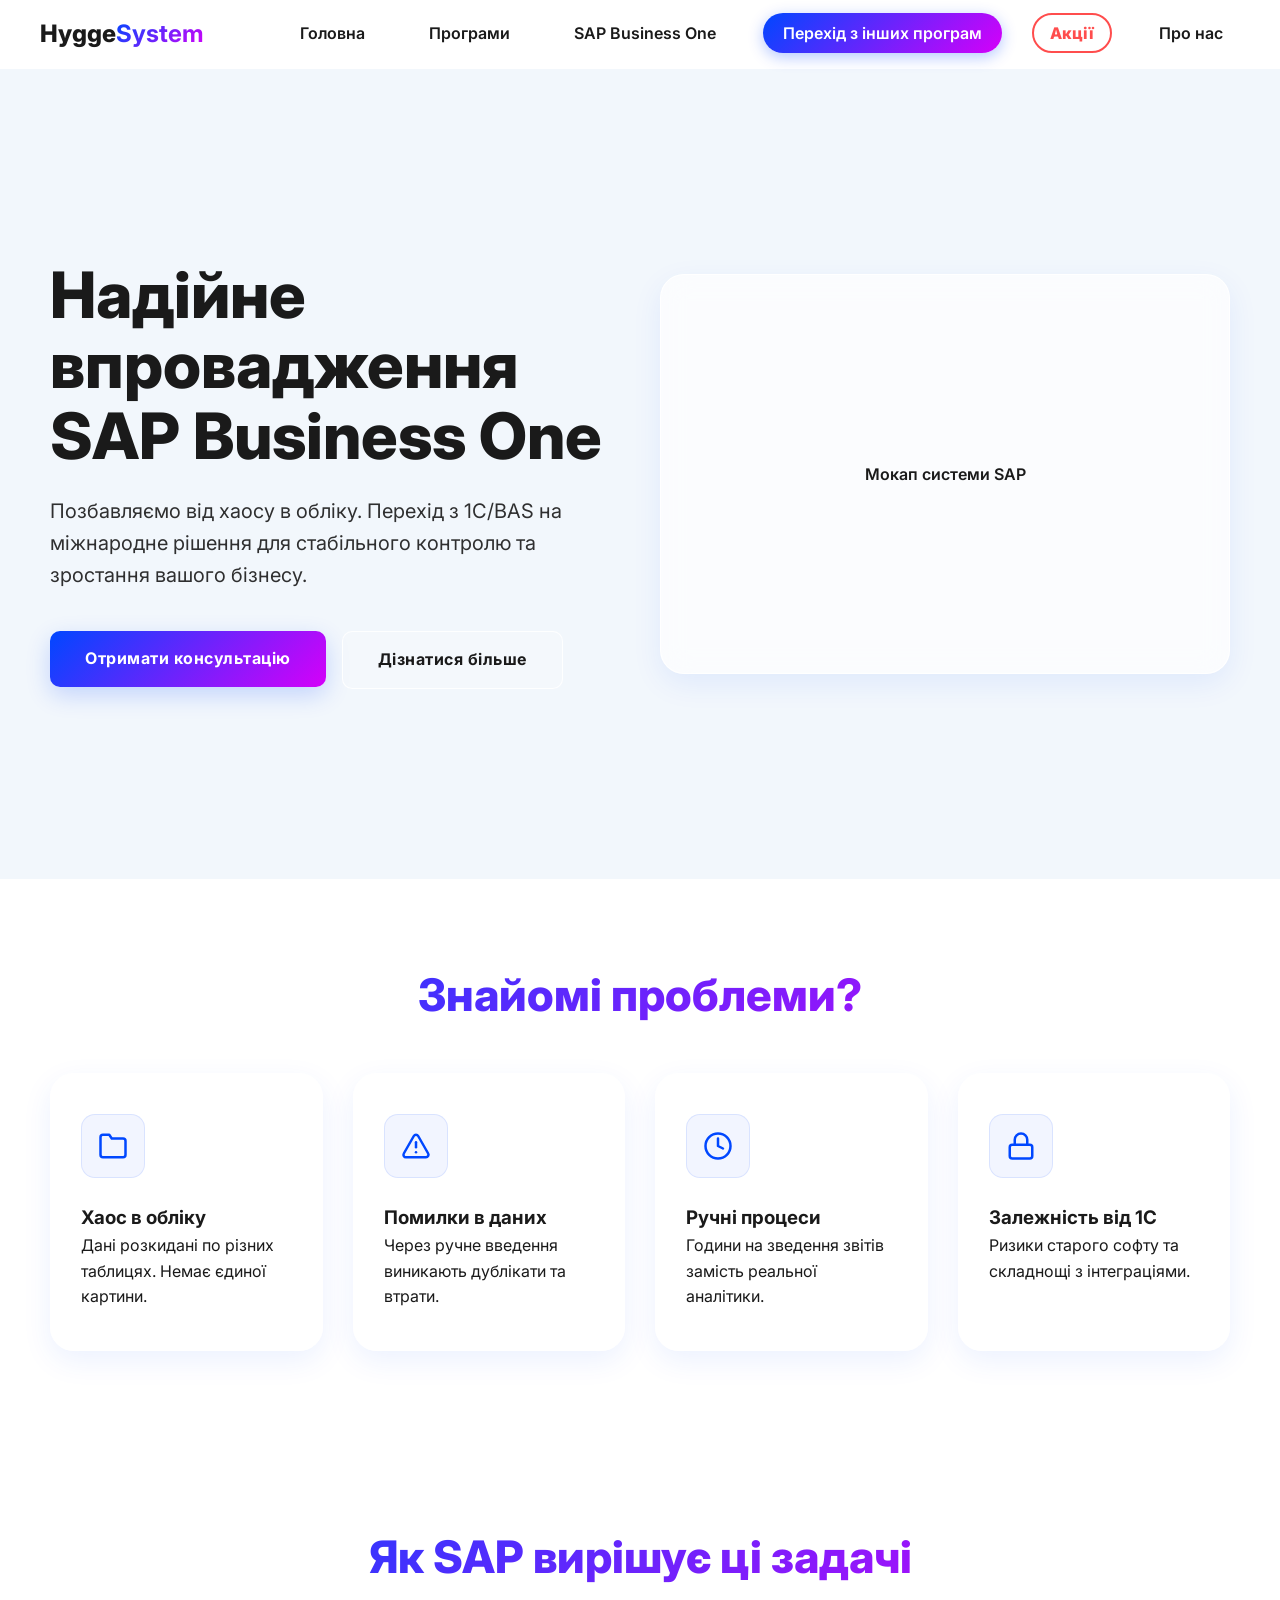
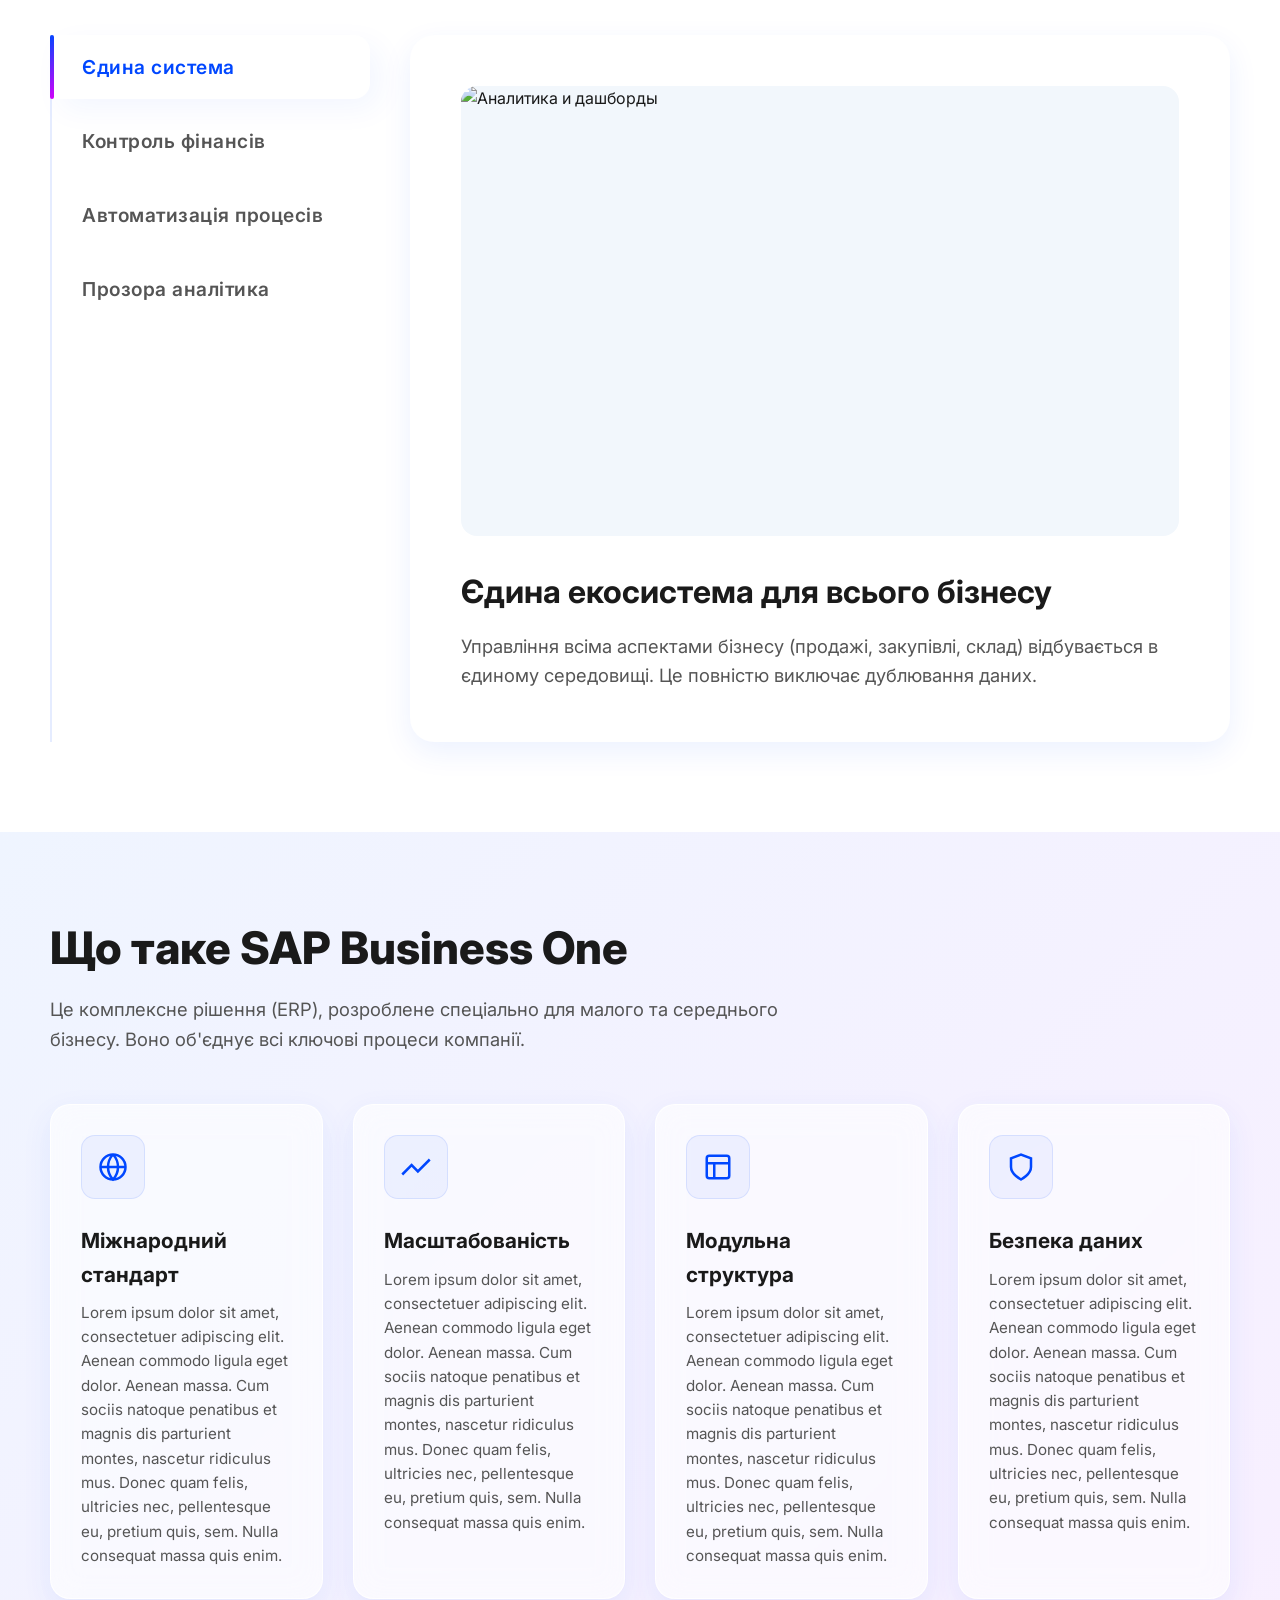
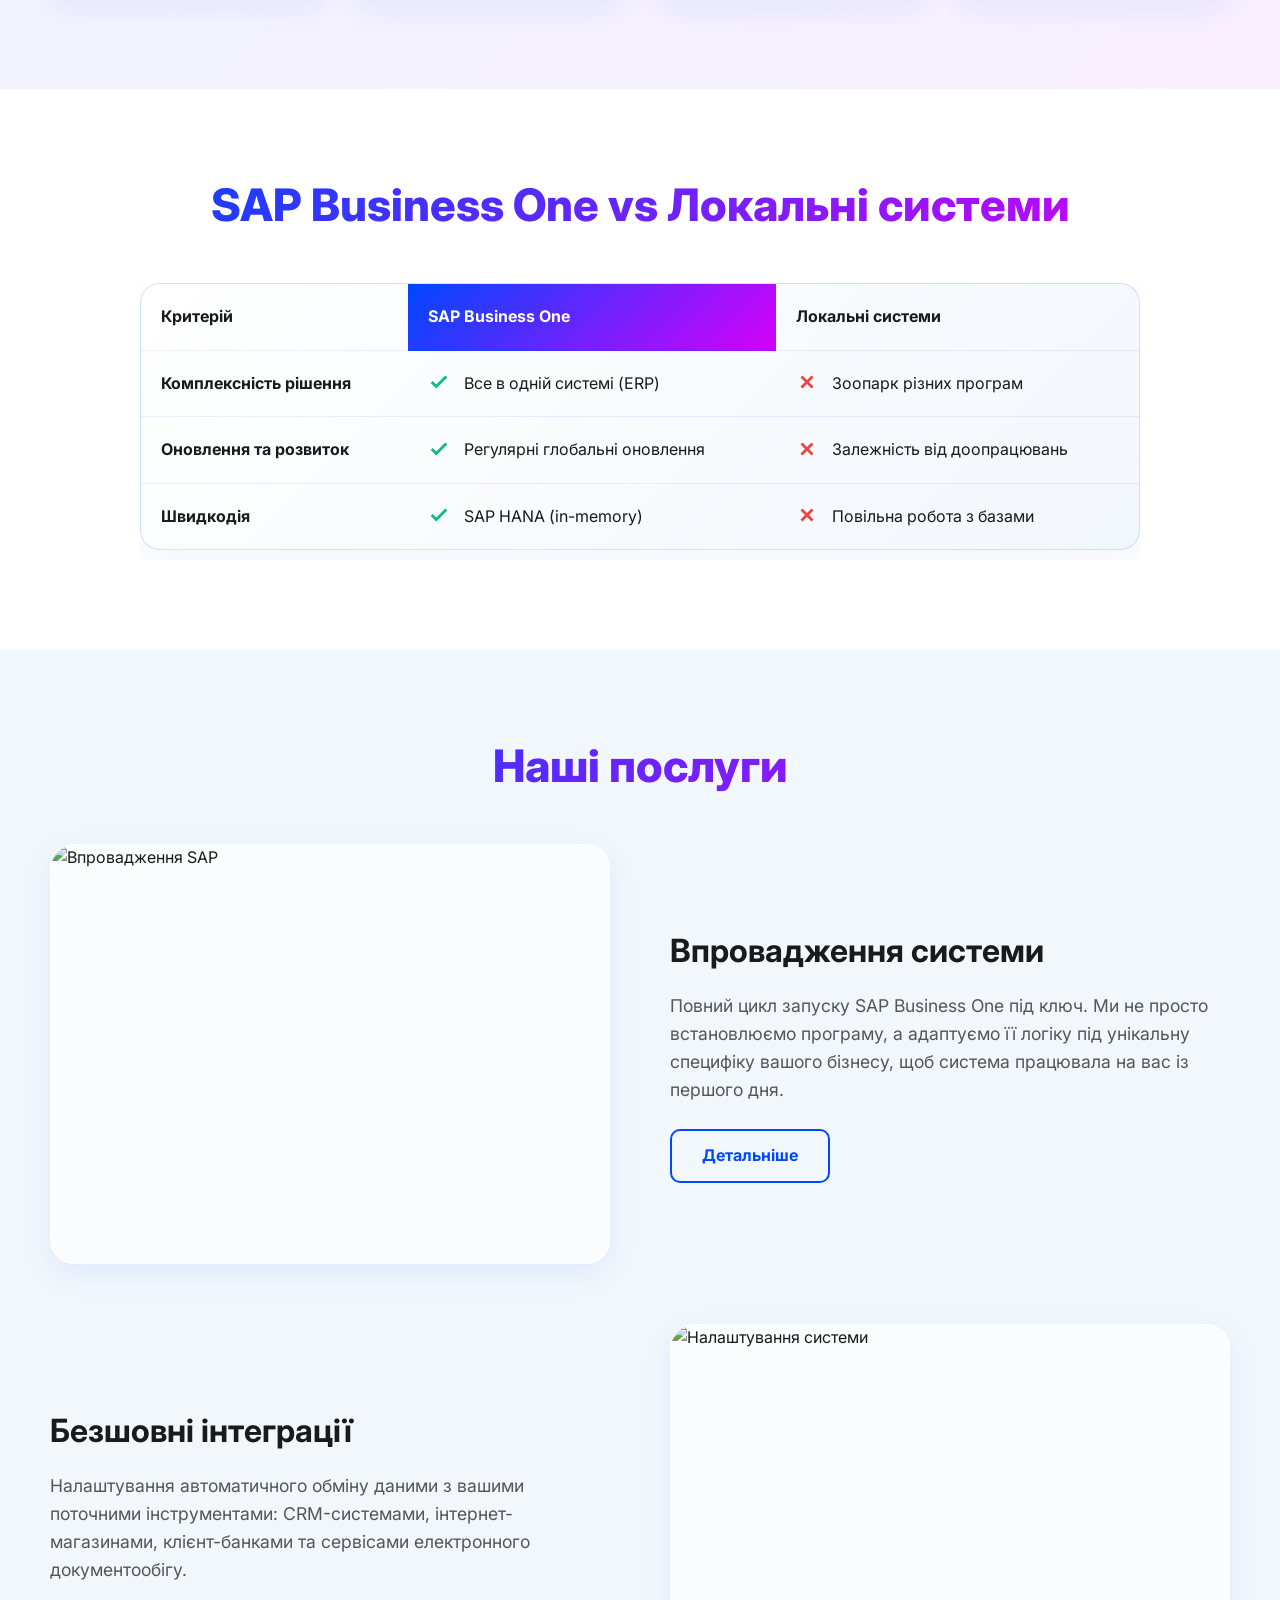
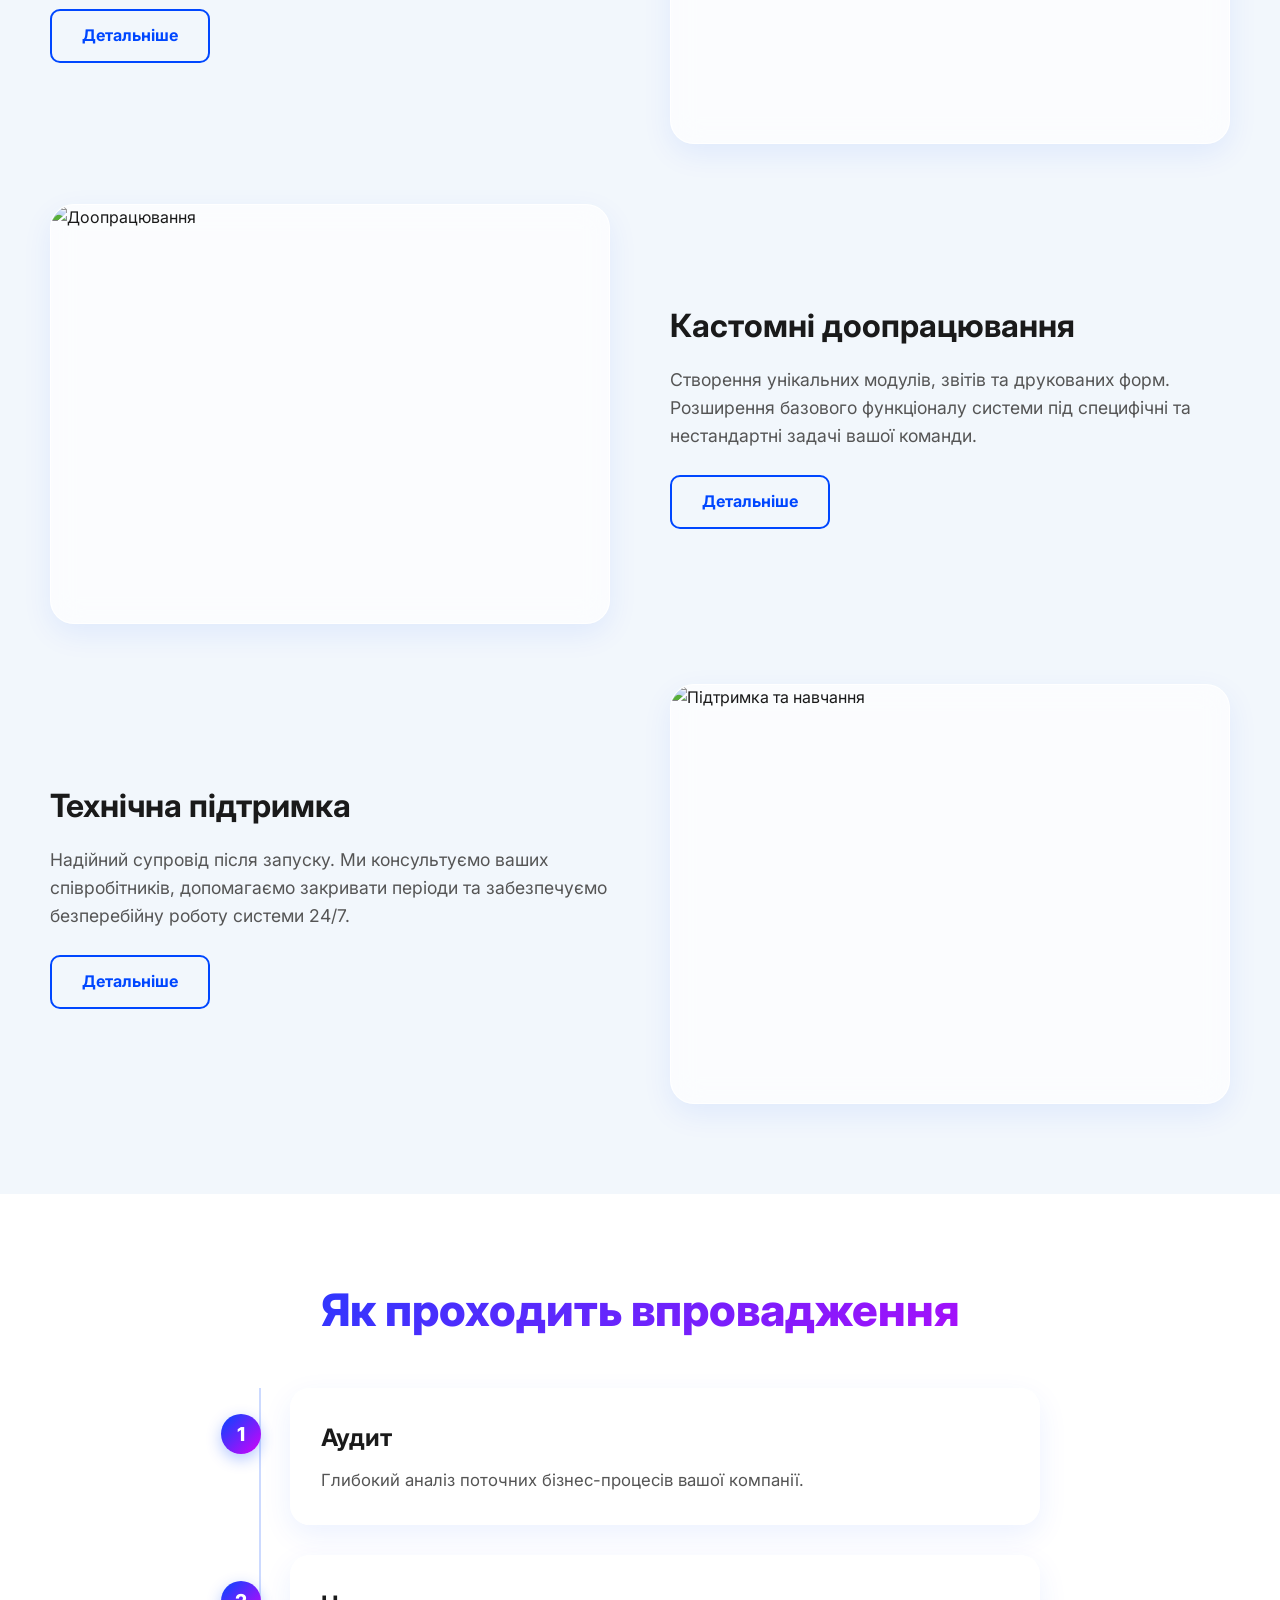
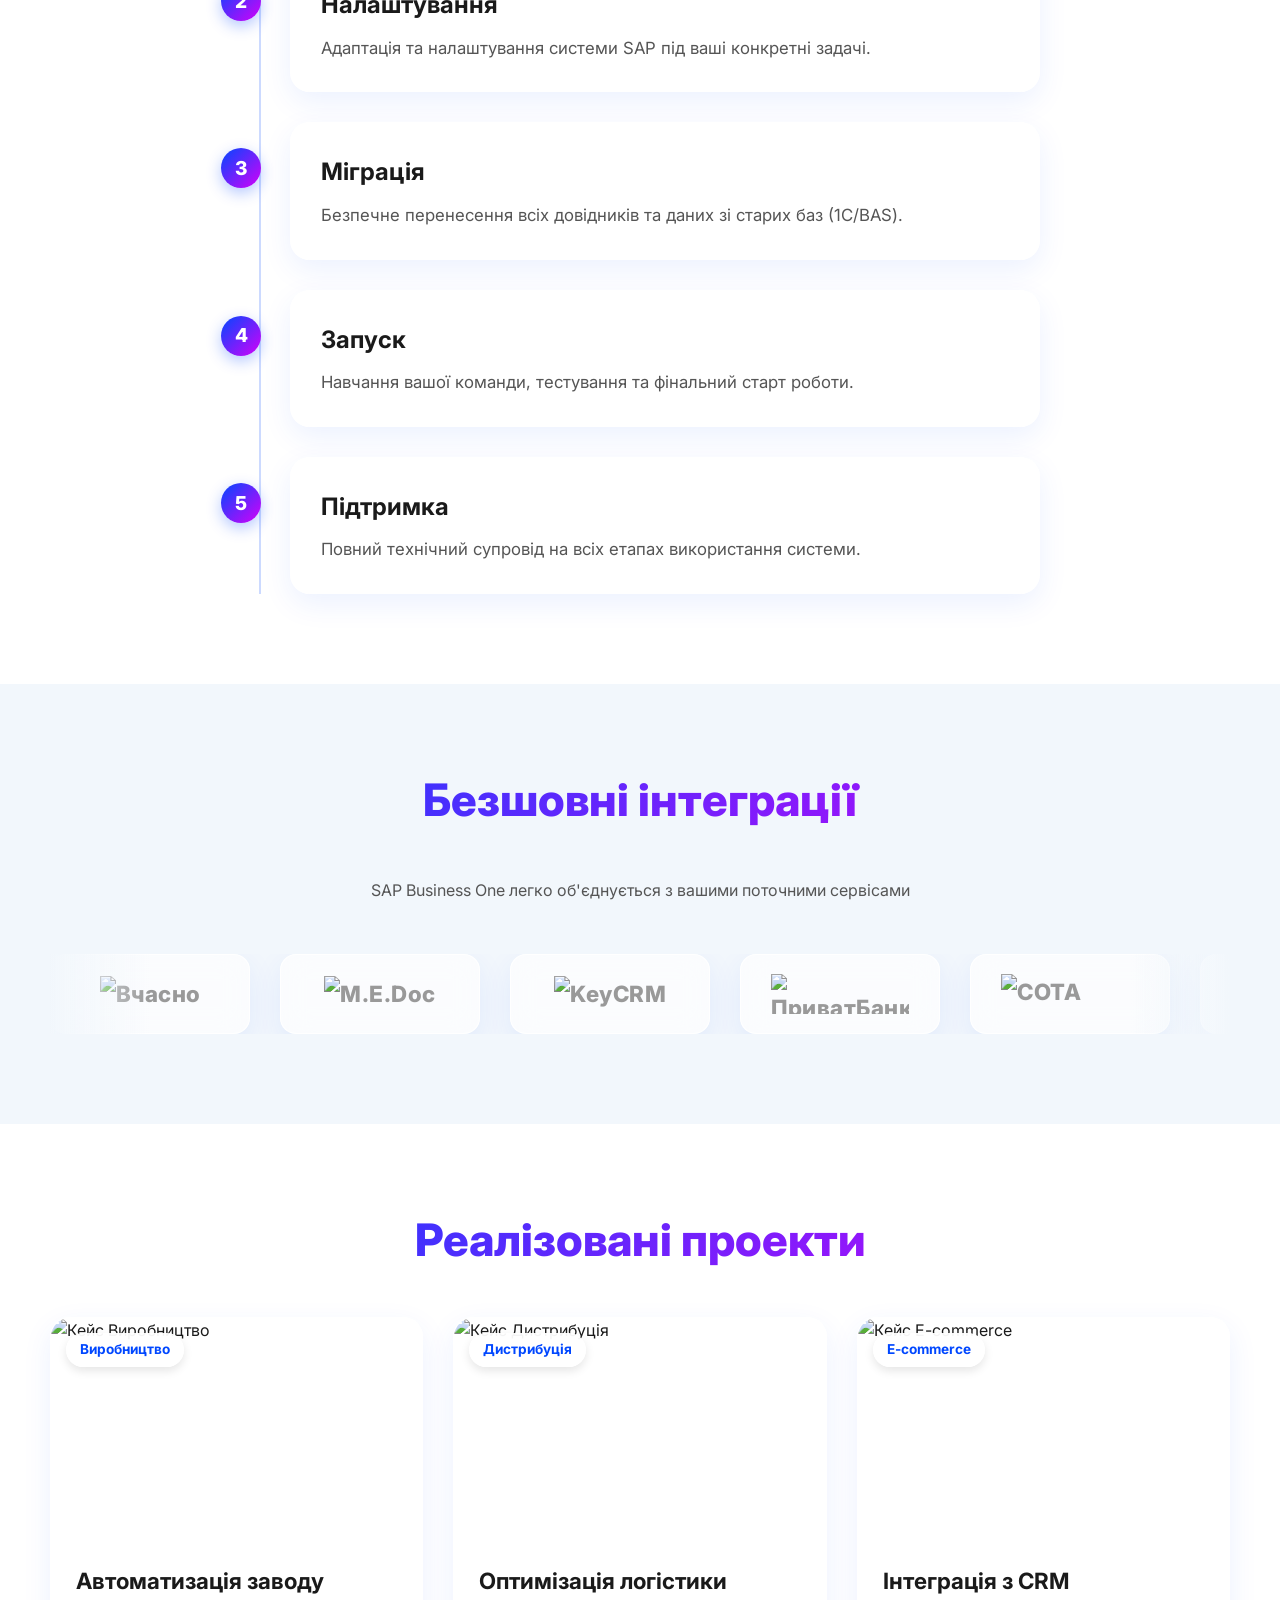
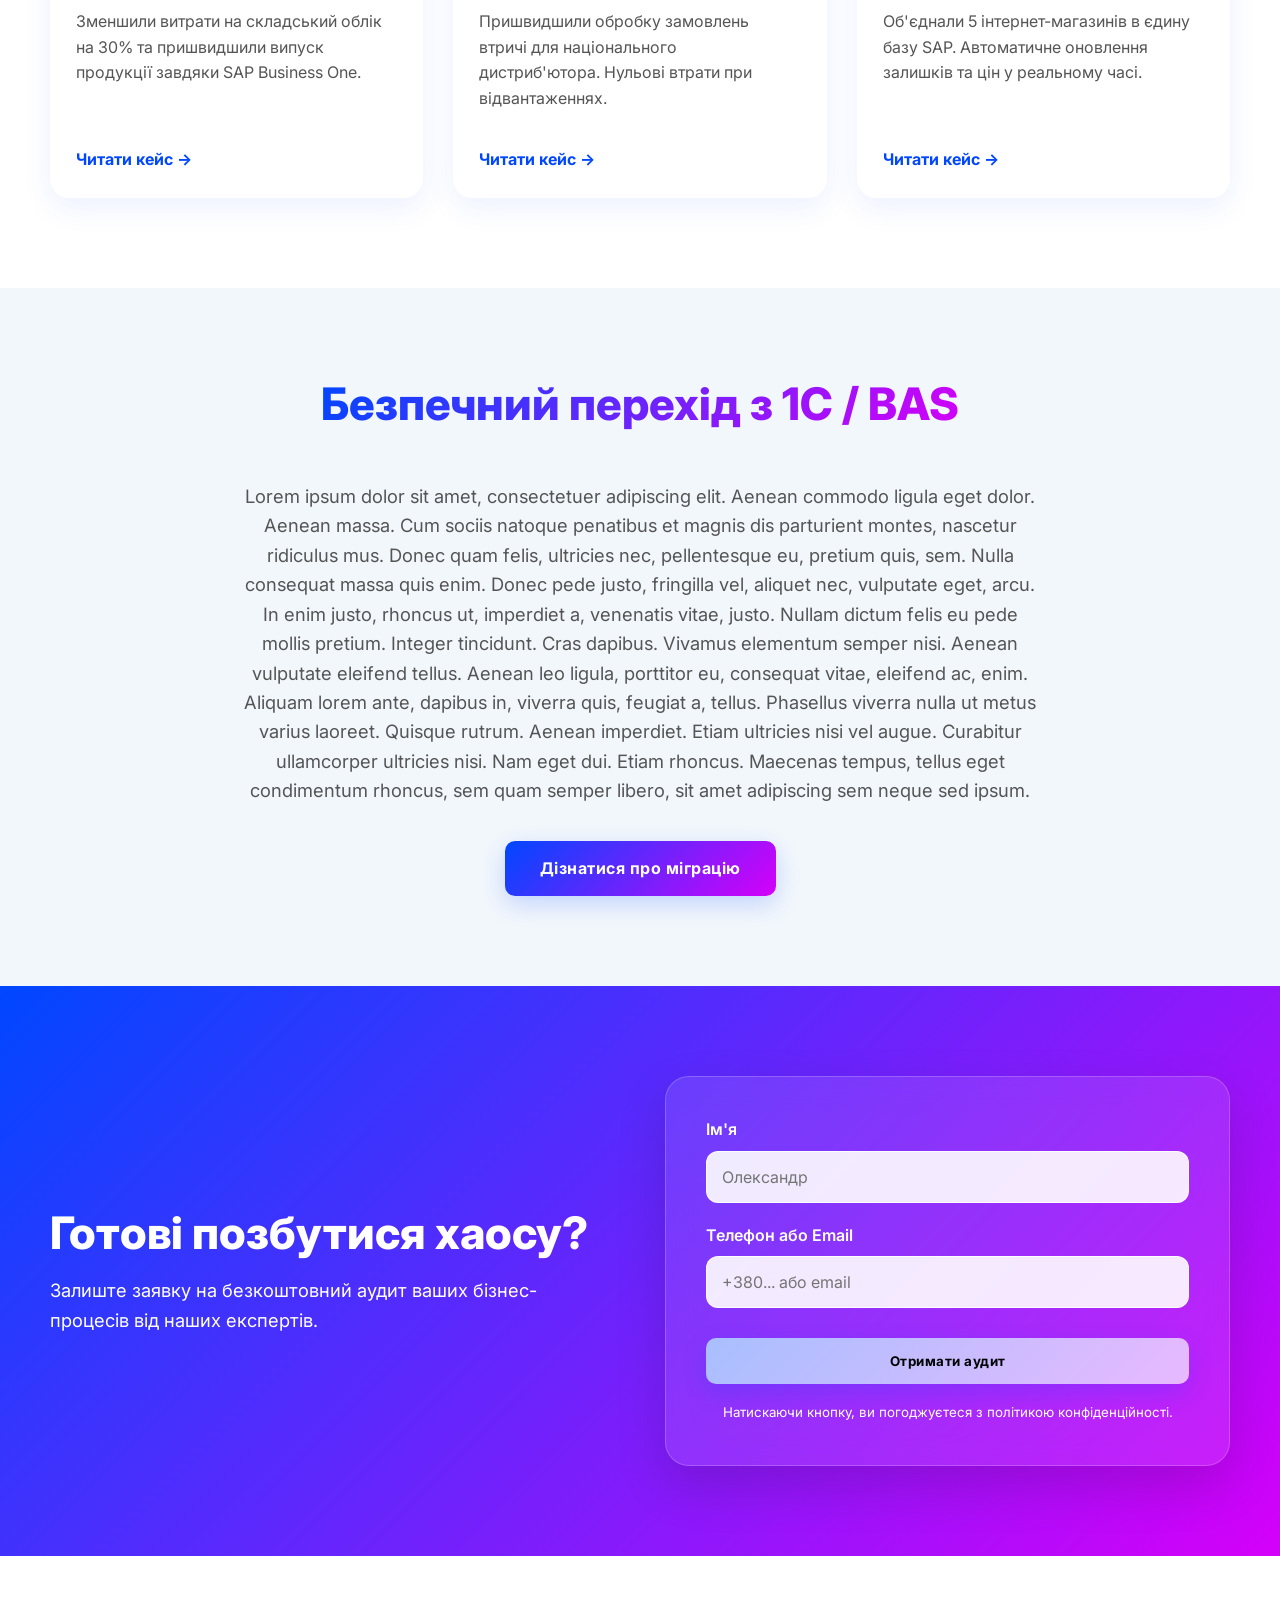
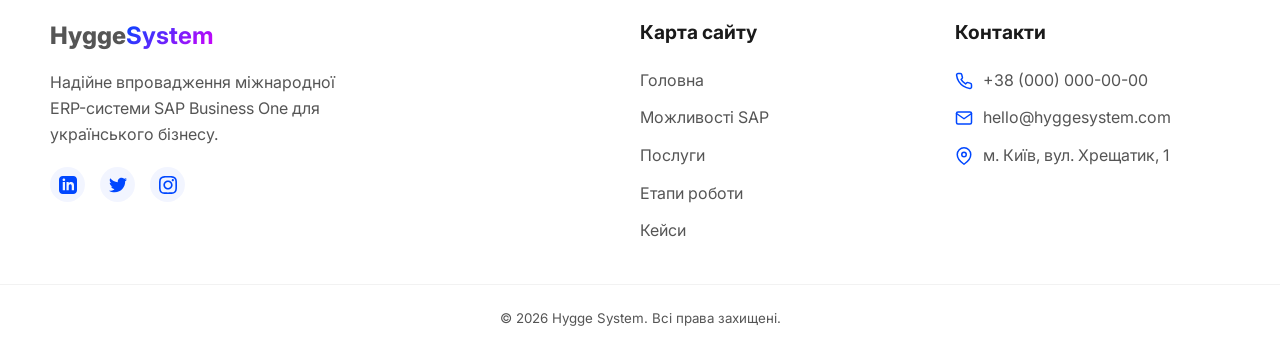
==== commit d1d497fa: "refactor: standardize layout and update navigation across all HTML pages" ====
--- a/index.html
+++ b/index.html
@@ -28,24 +28,24 @@
         <!-- Картки програм -->
         <div class="mega-products-row">
             <a href="product-card.html" class="mega-product-card">
-                <img class="mega-product-img" src="https://images.unsplash.com/photo-1552664730-d307ca884978?auto=format&fit=crop&w=120&q=80" alt="Продажі та CRM">
+                <img class="mega-product-img" src="https://images.unsplash.com/photo-1556761175-5973dc0f32e7?auto=format&fit=crop&w=120&q=80" alt="Продажі та CRM">
                 <div class="mega-product-info">
                     <strong>Продажі та CRM</strong>
-                    <span>Ведення клієнтів від переговорів до сервісу в єдиній системі</span>
+                    <span>Максимально повне ведення будь-якого клієнта в SAP Business One</span>
                 </div>
             </a>
             <a href="product-card.html" class="mega-product-card">
-                <img class="mega-product-img" src="https://images.unsplash.com/photo-1586528116311-ad8dd3c8310d?auto=format&fit=crop&w=120&q=80" alt="Склад">
+                <img class="mega-product-img" src="https://images.unsplash.com/photo-1553413077-190dd305871c?auto=format&fit=crop&w=120&q=80" alt="Склад">
                 <div class="mega-product-info">
                     <strong>Склад</strong>
-                    <span>Прозорий контроль запасів, партій та серійних номерів</span>
+                    <span>Прозорість роботи складу та контроль запасів в SAP Business One</span>
                 </div>
             </a>
             <a href="product-card.html" class="mega-product-card">
-                <img class="mega-product-img" src="https://images.unsplash.com/photo-1554224155-8d04cb21cd6c?auto=format&fit=crop&w=120&q=80" alt="Фінанси">
+                <img class="mega-product-img" src="https://images.unsplash.com/photo-1460925895917-afdab827c52f?auto=format&fit=crop&w=120&q=80" alt="Фінанси">
                 <div class="mega-product-info">
                     <strong>Фінанси</strong>
-                    <span>Управління грошовими потоками, баланс та звітність у реальному часі</span>
+                    <span>Розкрийте силу управління фінансами в SAP Business One</span>
                 </div>
             </a>
         </div>
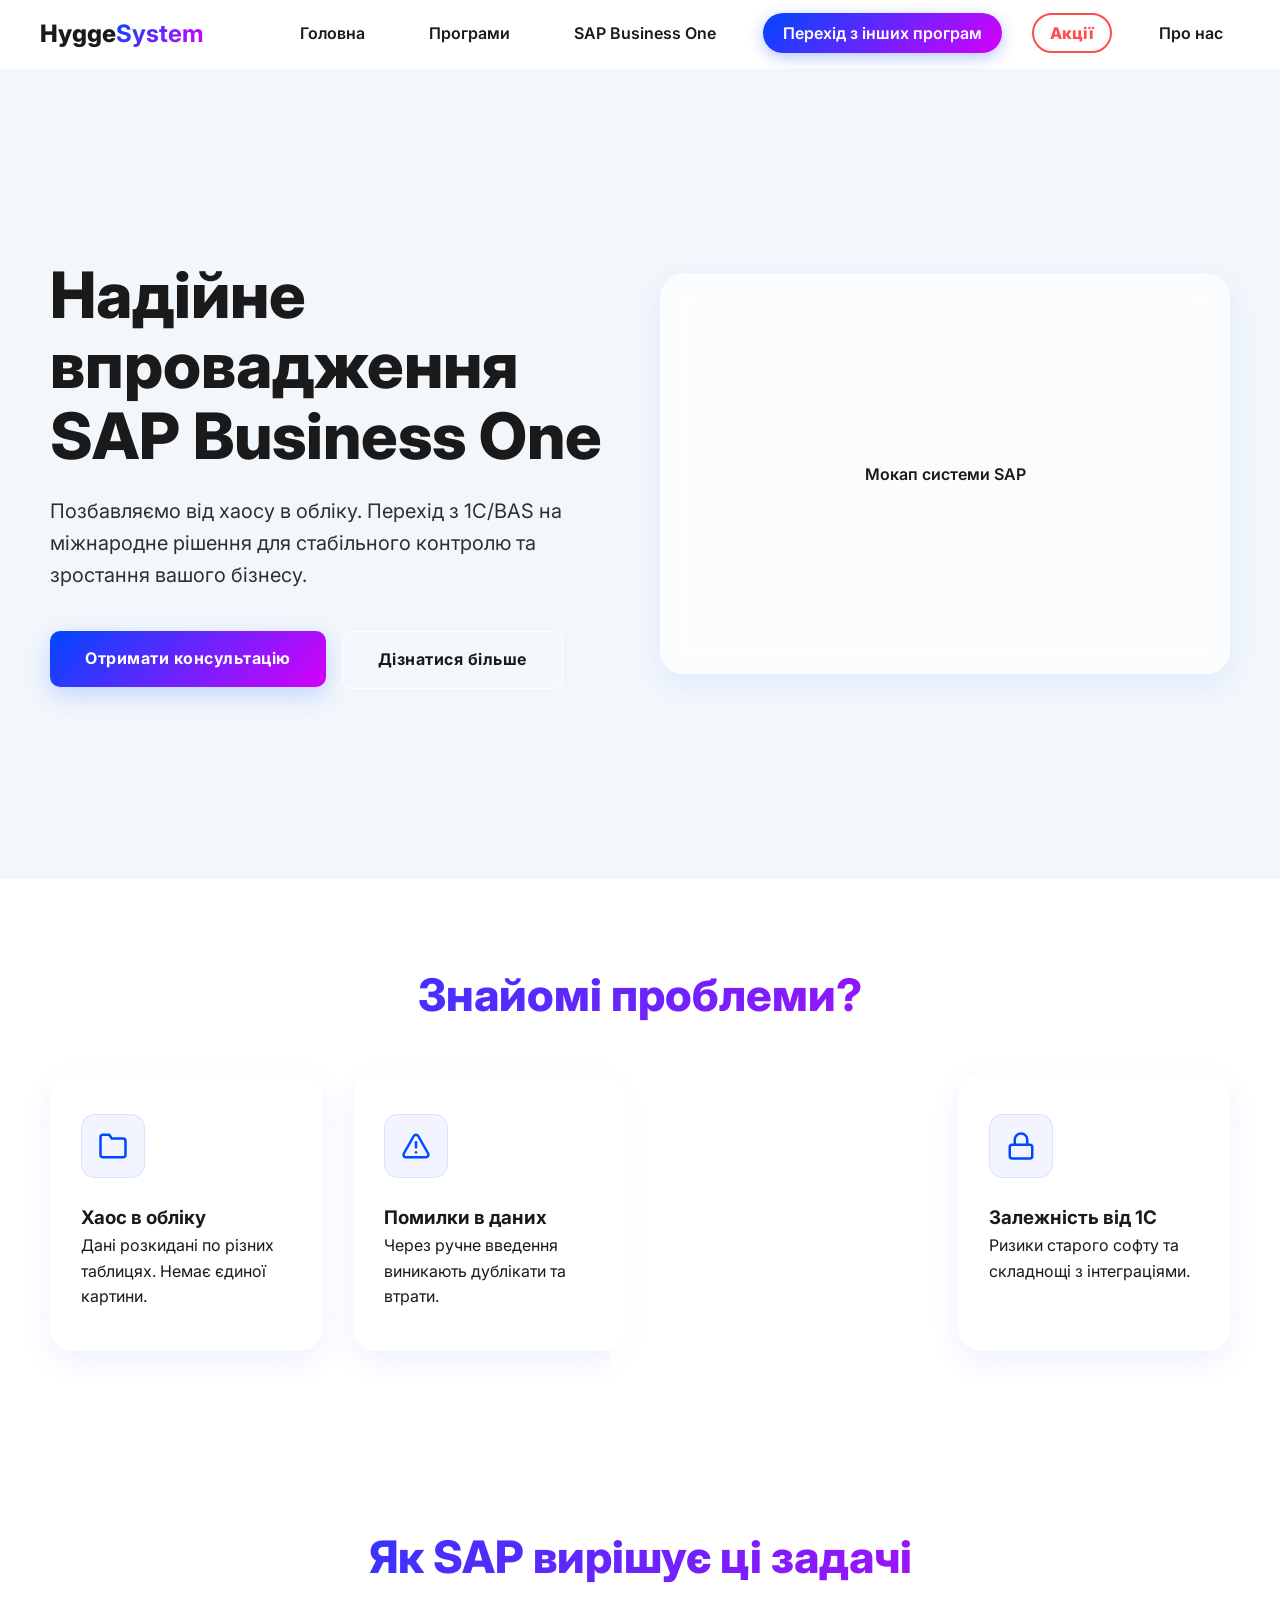
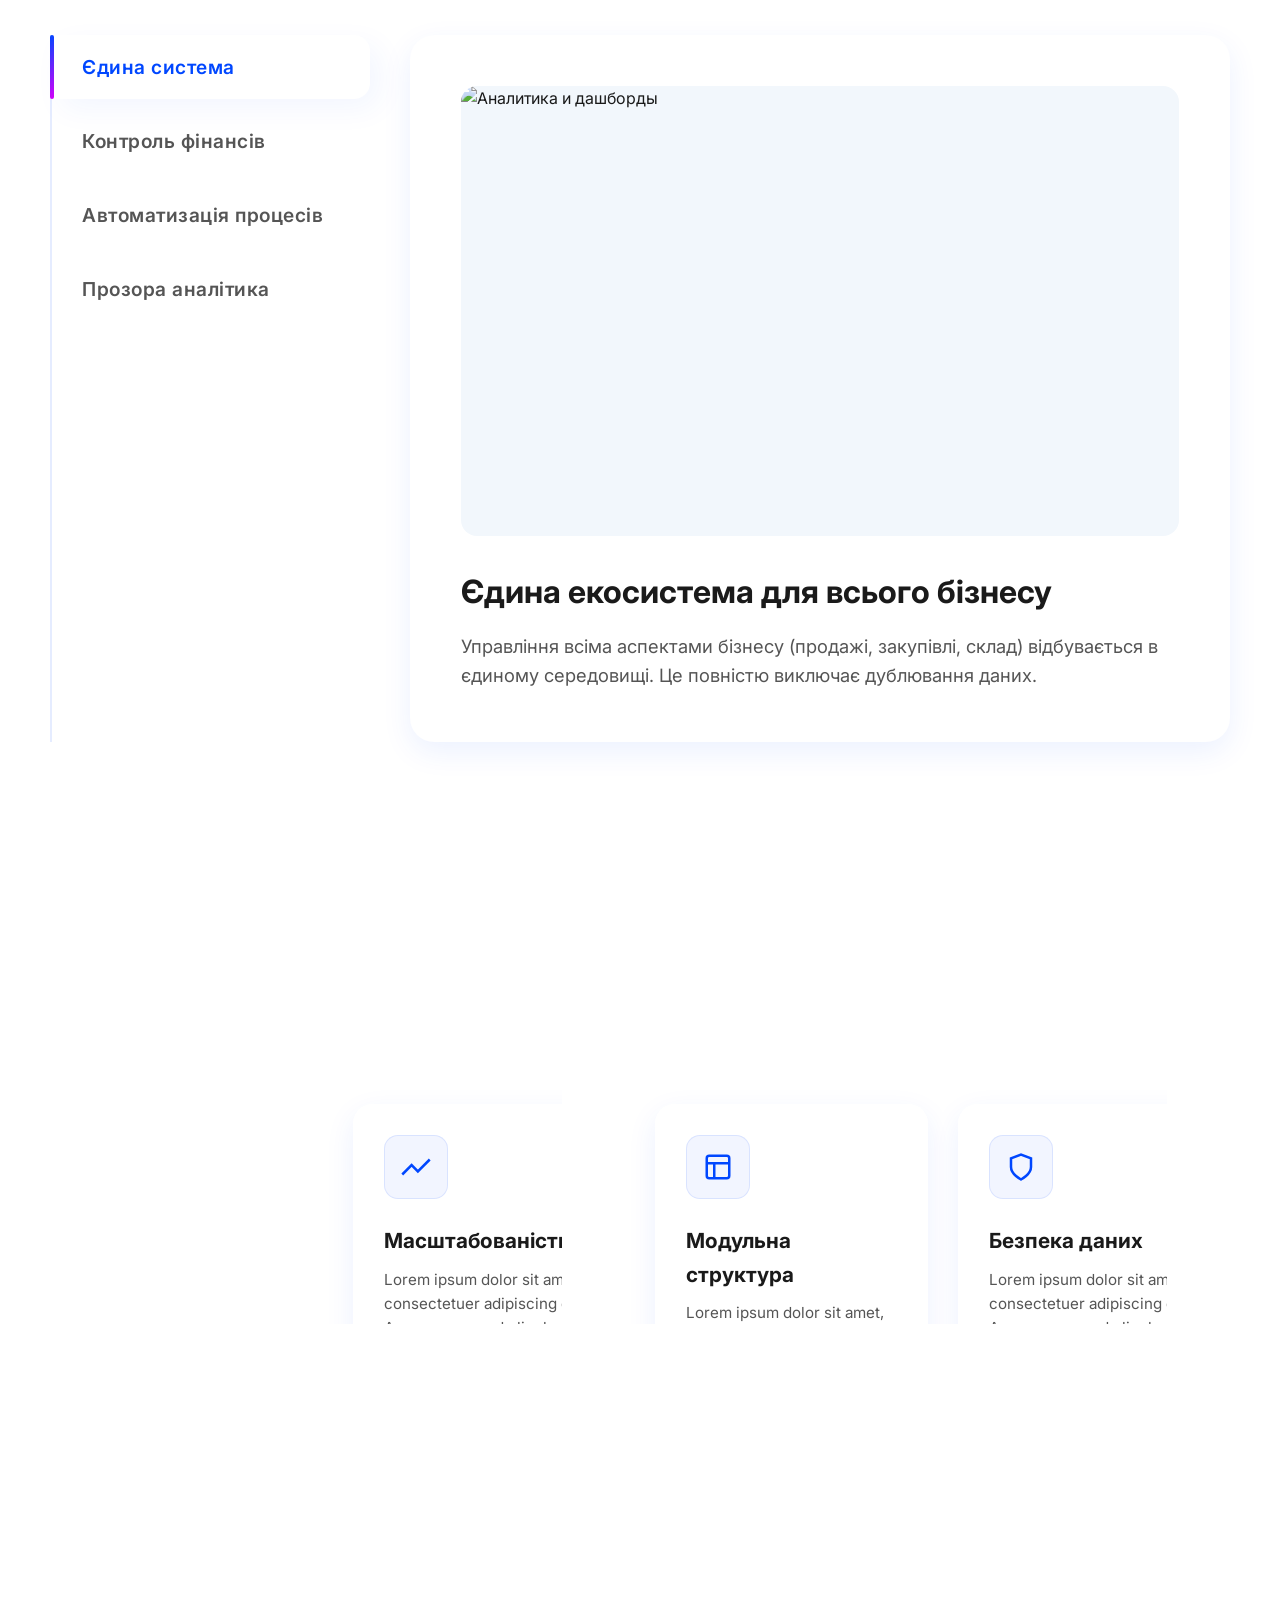
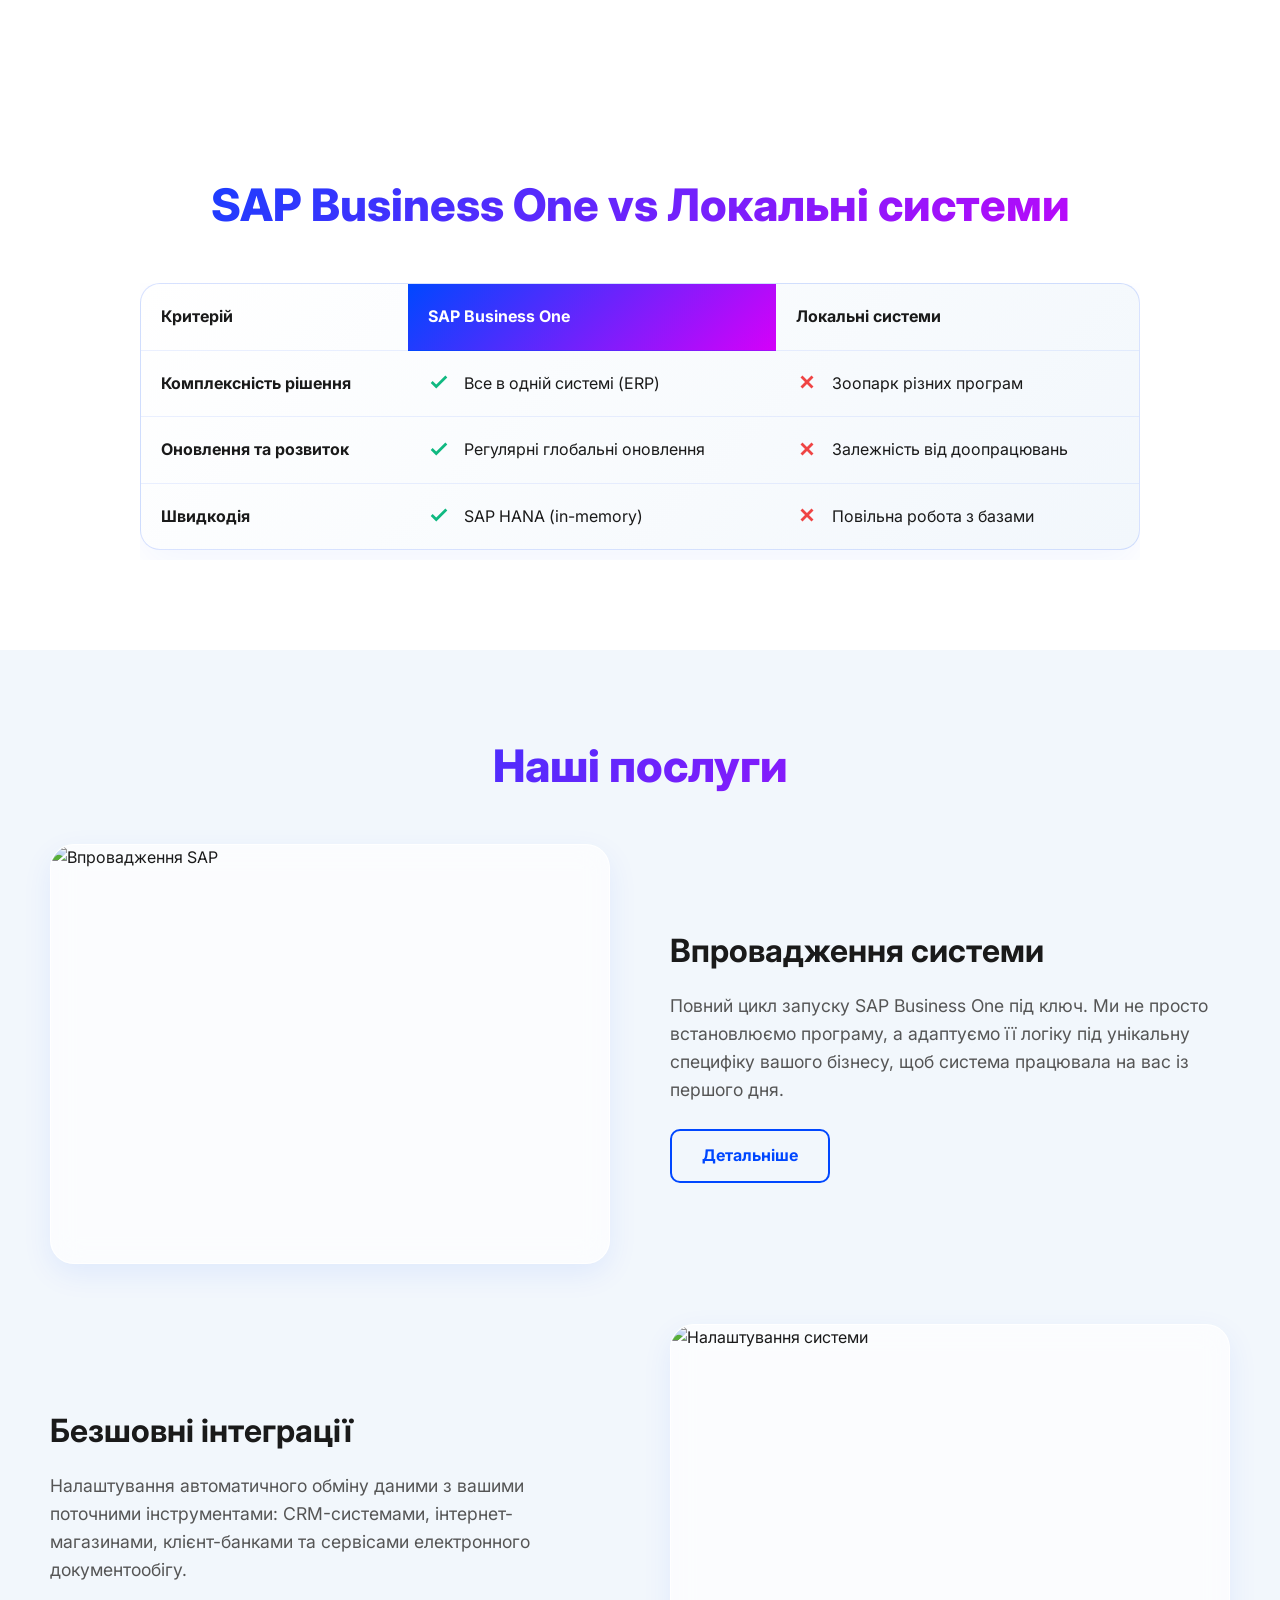
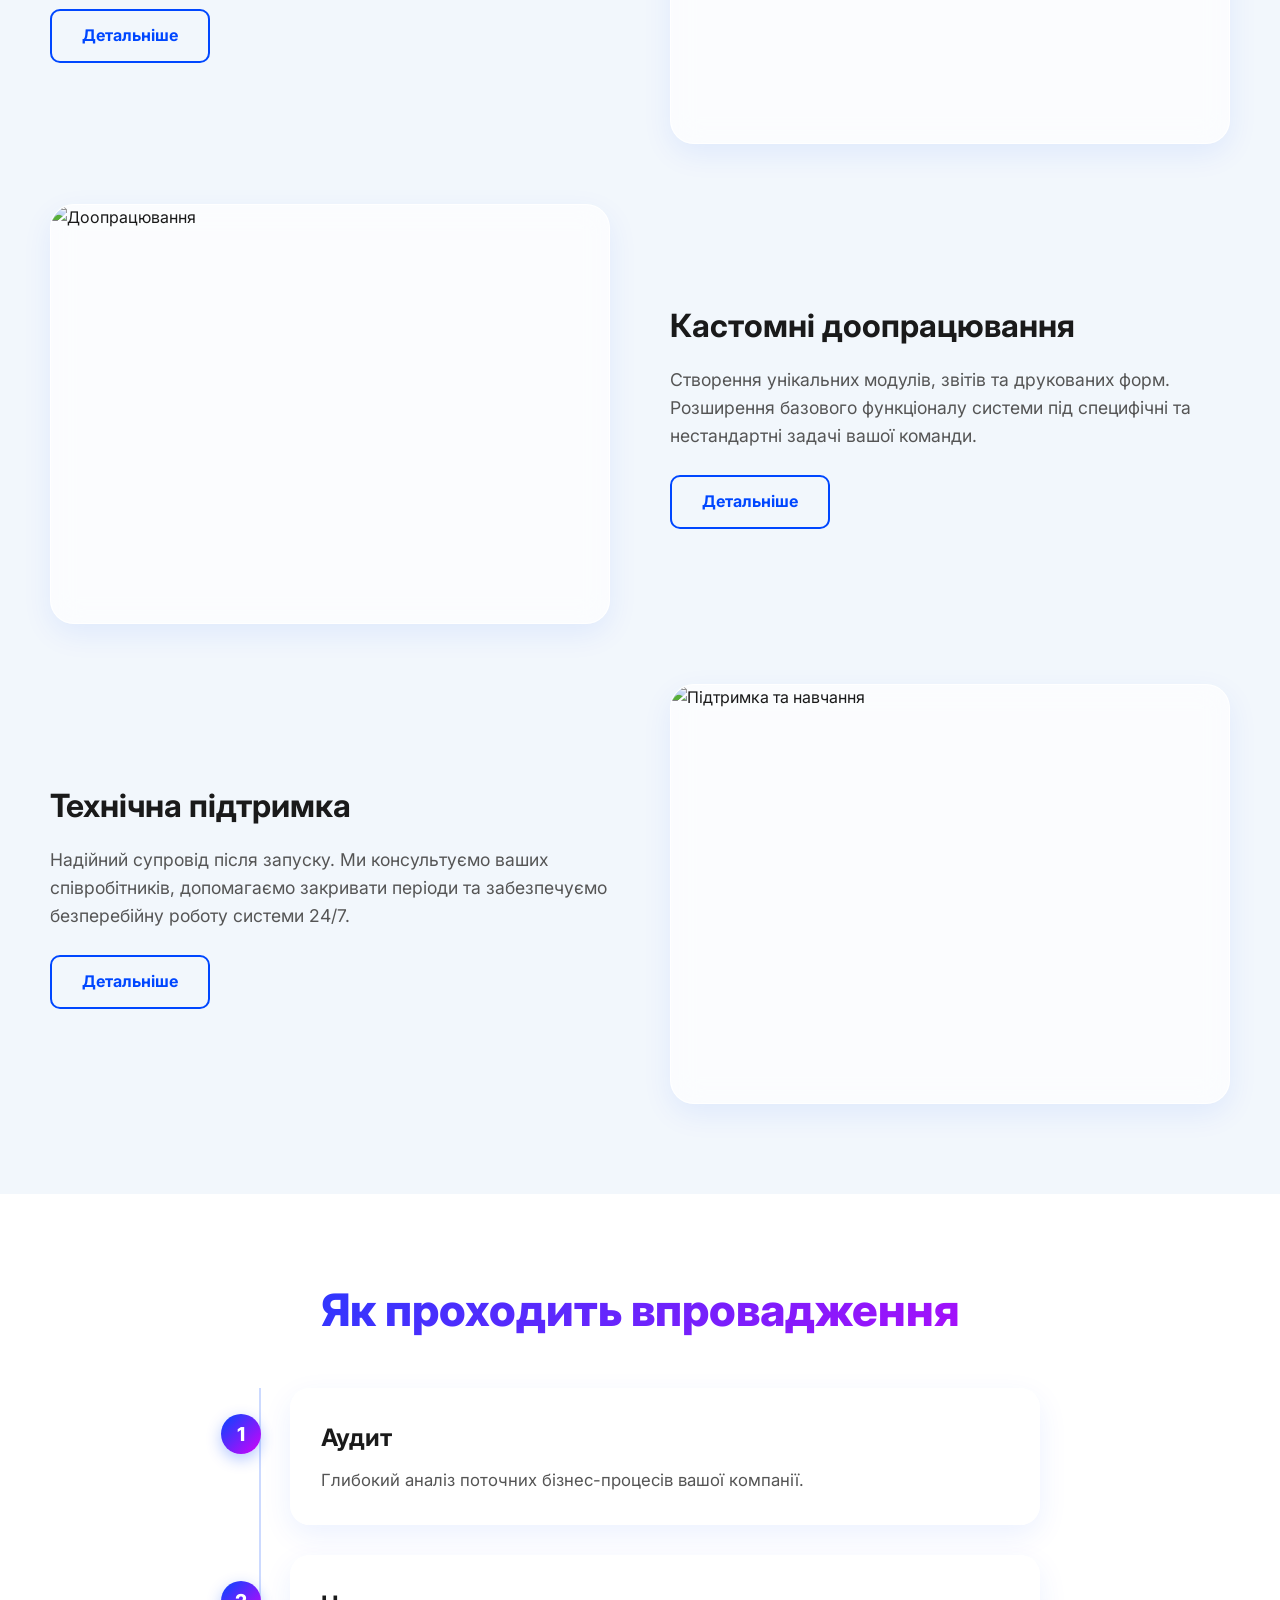
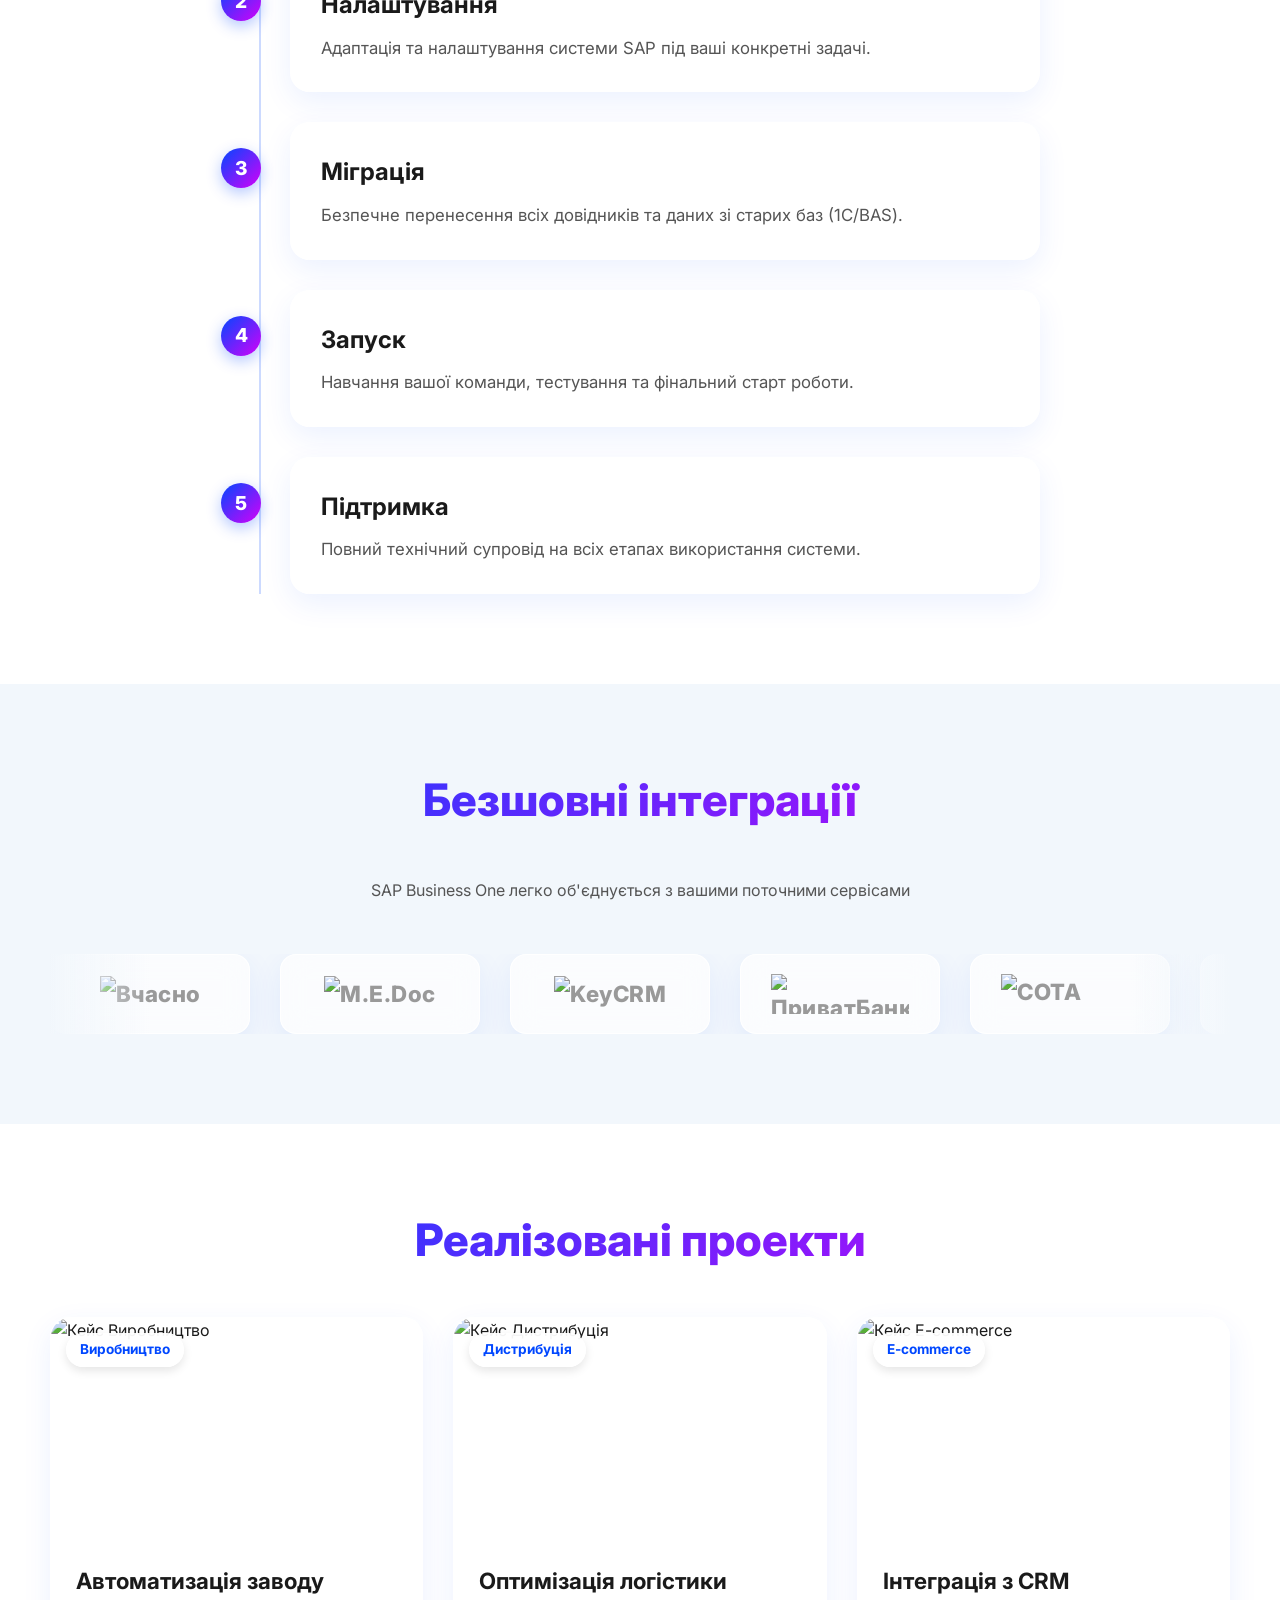
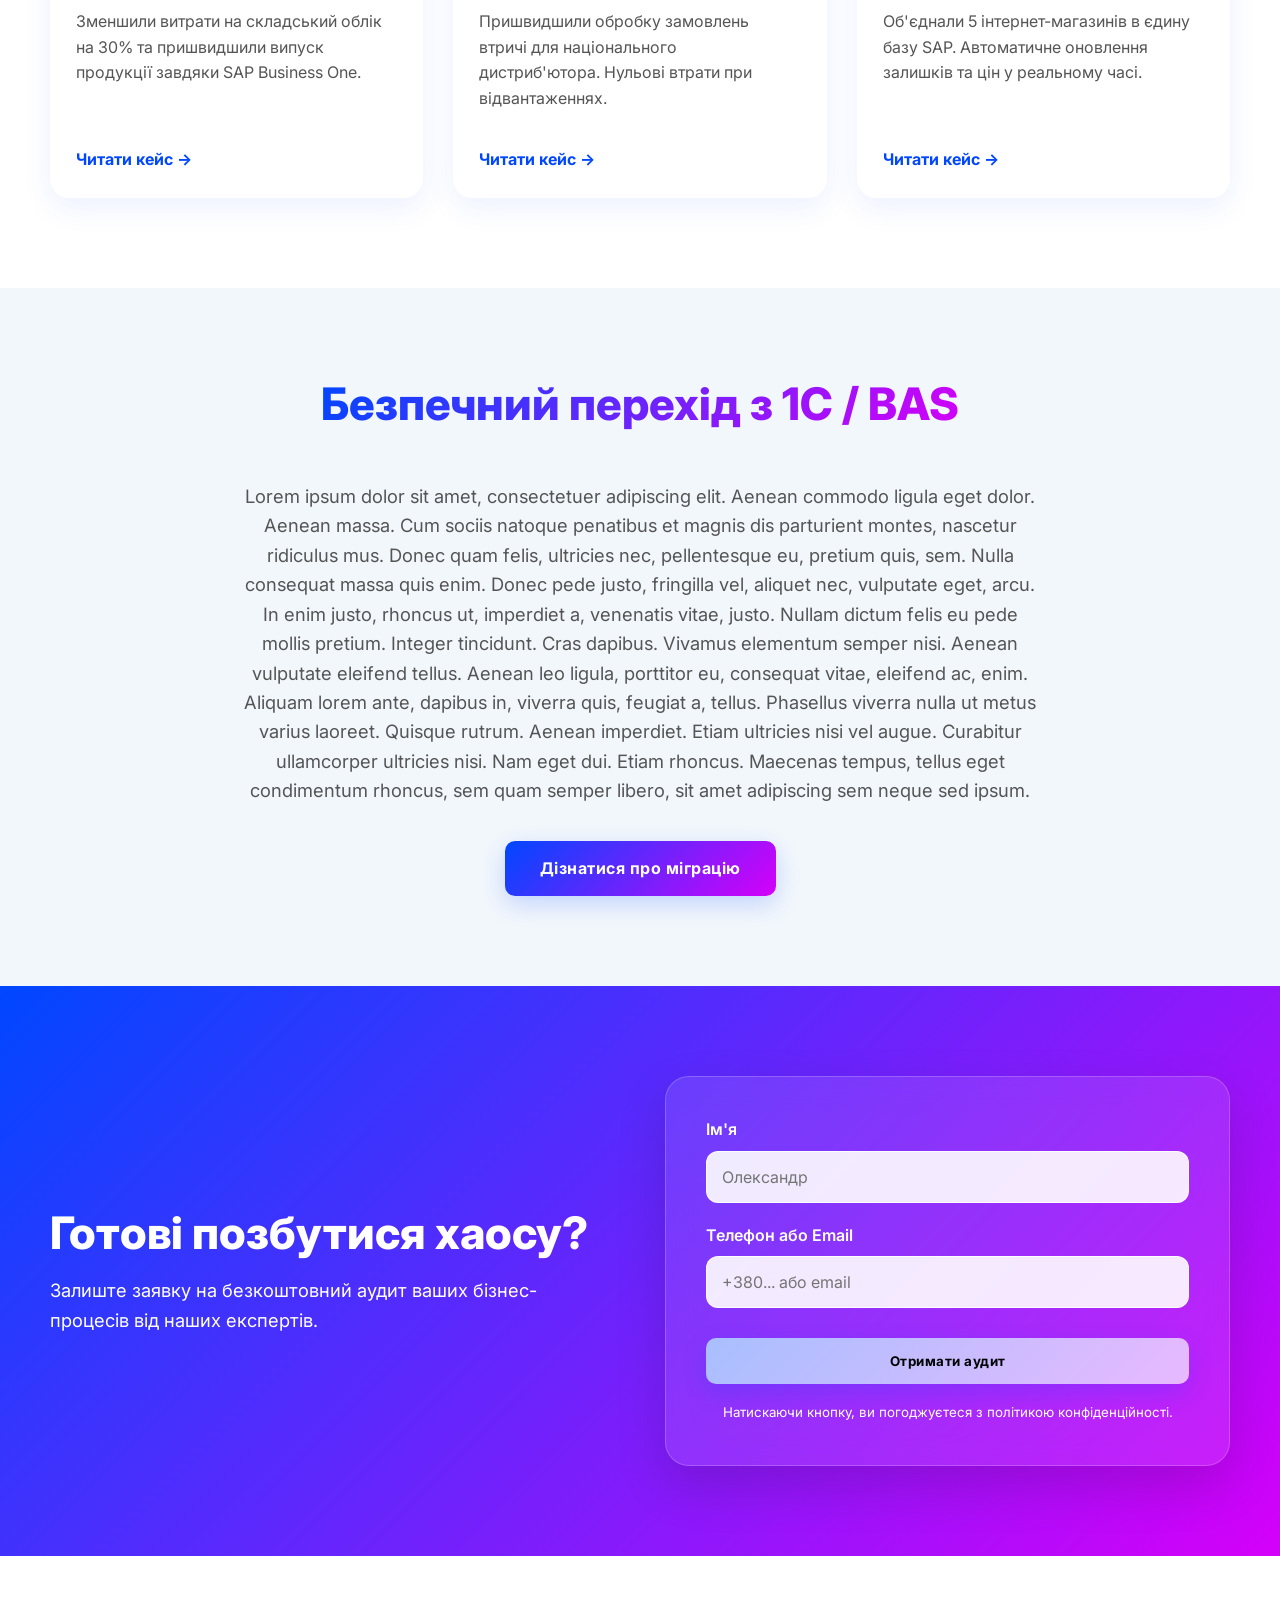
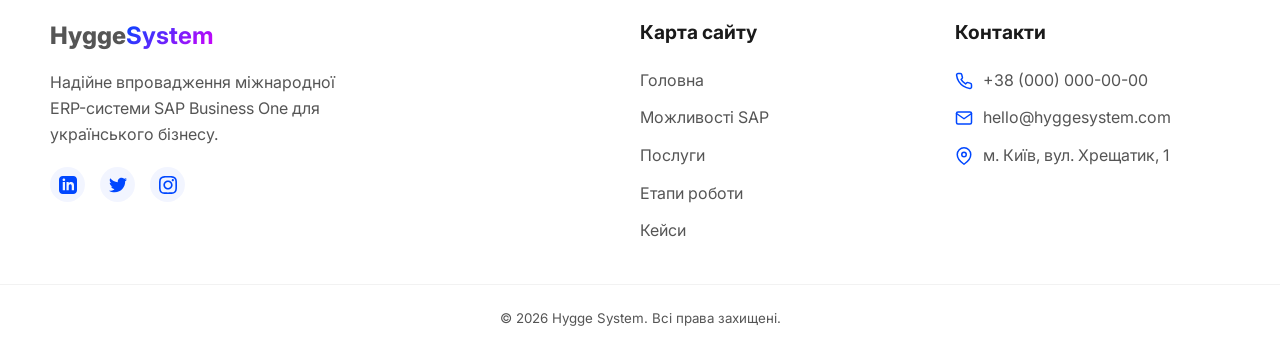
==== commit 352be14f: "оновила навігаційне меню" ====
--- a/index.html
+++ b/index.html
@@ -1,102 +1,78 @@
 <!DOCTYPE html>
 <html lang="uk">
+
 <head>
     <meta charset="UTF-8">
     <meta name="viewport" content="width=device-width, initial-scale=1.0">
     <title>Hygge System | Надійне впровадження SAP Business One</title>
-    <meta name="description" content="Перехід з 1С/BAS на міжнародне рішення SAP Business One для стабільного контролю та зростання вашого бізнесу.">
-    <link rel="stylesheet" href="style.css"> 
+    <meta name="description"
+        content="Перехід з 1С/BAS на міжнародне рішення SAP Business One для стабільного контролю та зростання вашого бізнесу.">
+    <link rel="stylesheet" href="style.css">
     <link href="https://fonts.googleapis.com/css2?family=Inter:wght@400;600;800&display=swap" rel="stylesheet">
 </head>
+
 <body>
 
+    <!-- ====== ШАПКА (копія з sap-b1.html) ====== -->
     <header class="navbar">
         <a href="index.html" class="logo">Hygge<strong>System</strong></a>
-        
+
         <button class="burger-btn" id="burger-btn" aria-label="Відкрити меню">
             <span></span><span></span><span></span>
         </button>
-        
+
         <nav class="nav-container">
             <ul class="nav-links">
                 <li><a href="index.html">Головна</a></li>
                 <li class="nav-item dropdown">
-                <a href="#" class="nav-link">Програми</a>
+                    <a href="#" class="nav-link">Програми</a>
                     <div class="mega-menu">
-    <div class="mega-menu-container">
-        
-        <!-- Картки програм -->
-        <div class="mega-products-row">
-            <a href="product-card.html" class="mega-product-card">
-                <img class="mega-product-img" src="https://images.unsplash.com/photo-1556761175-5973dc0f32e7?auto=format&fit=crop&w=120&q=80" alt="Продажі та CRM">
-                <div class="mega-product-info">
-                    <strong>Продажі та CRM</strong>
-                    <span>Максимально повне ведення будь-якого клієнта в SAP Business One</span>
-                </div>
-            </a>
-            <a href="product-card.html" class="mega-product-card">
-                <img class="mega-product-img" src="https://images.unsplash.com/photo-1553413077-190dd305871c?auto=format&fit=crop&w=120&q=80" alt="Склад">
-                <div class="mega-product-info">
-                    <strong>Склад</strong>
-                    <span>Прозорість роботи складу та контроль запасів в SAP Business One</span>
-                </div>
-            </a>
-            <a href="product-card.html" class="mega-product-card">
-                <img class="mega-product-img" src="https://images.unsplash.com/photo-1460925895917-afdab827c52f?auto=format&fit=crop&w=120&q=80" alt="Фінанси">
-                <div class="mega-product-info">
-                    <strong>Фінанси</strong>
-                    <span>Розкрийте силу управління фінансами в SAP Business One</span>
-                </div>
-            </a>
-        </div>
-
-        <!-- Колонки посилань -->
-        <div class="mega-links-row">
-
-        <div class="mega-column">
-            <h4>Функціонал SAP</h4>
-            <ul>
-                <li><a href="sap-b1.html">Продажі та клієнти (CRM)</a></li>
-                <li><a href="sap-b1.html">Склад</a></li>
-                <li><a href="sap-b1.html">Виробництво</a></li>
-                <li><a href="sap-b1.html">MRP</a></li>
-                <li><a href="sap-b1.html">Закупівлі та SRM</a></li>
-                <li><a href="sap-b1.html">Сервісне обслуговування</a></li>
-                <li><a href="sap-b1.html">Управління проектами</a></li>
-                <li><a href="sap-b1.html">Фінанси</a></li>
-                <li><a href="sap-b1.html">Аналітика та звітність</a></li>
-                <li><a href="sap-b1.html">Мобільні рішення</a></li>
-                <li><a href="sap-b1.html">Intercompany</a></li>
-            </ul>
-        </div>
-
-        <div class="mega-column">
-            <h4>Індустріальні рішення</h4>
-            <ul>
-                <li><a href="sap-b1.html">Виробництво харчових продуктів</a></li>
-                <li><a href="sap-b1.html">FMCG та дистрибуція</a></li>
-                <li><a href="sap-b1.html">Управління ІТ-бізнесом</a></li>
-                <li><a href="sap-b1.html">Будівництво</a></li>
-                <li><a href="sap-b1.html">Автомотів</a></li>
-                <li><a href="sap-b1.html">Інжиніринг</a></li>
-                <li><a href="sap-b1.html">Легка промисловість</a></li>
-                <li><a href="sap-b1.html">Аерокосмічна та оборонна галузь</a></li>
-                <li><a href="sap-b1.html" style="font-weight: 900; color:blue;">Дивитись всі</a></li>
-            </ul>
-        </div>
-
-        <div class="mega-column">
-            <h4>Локалізація для України</h4>
-            <ul>
-                <li><a href="sap-b1.html">Зарплата та кадри</a></li>
-                <li><a href="sap-b1.html">Бухгалтерський та податковий облік</a></li>
-            </ul>
-        </div>
-
-        </div><!-- /mega-links-row -->
-
-    </div>
-</div>
+                        <div class="mega-menu-container">
+                            <!-- Колонки посилань -->
+                            <div class="mega-links-row">
+
+                                <div class="mega-column">
+                                    <h4>Функціонал SAP</h4>
+                                    <ul>
+
+                                        <li><a href="product-card.html">Виробництво</a></li>
+                                        <li><a href="product-card.html">MRP</a></li>
+                                        <li><a href="product-card.html">Закупівлі та SRM</a></li>
+                                        <li><a href="product-card.html">Сервісне обслуговування</a></li>
+                                        <li><a href="product-card.html">Управління проектами</a></li>
+
+                                        <li><a href="product-card.html">Аналітика та звітність</a></li>
+                                        <li><a href="product-card.html">Мобільні рішення</a></li>
+                                        <li><a href="product-card.html">Intercompany</a></li>
+                                    </ul>
+                                </div>
+                                <div class="mega-column">
+                                    <h4>Індустріальні рішення</h4>
+                                    <ul>
+                                        <li><a href="product-card.html">Виробництво харчових продуктів</a></li>
+                                        <li><a href="product-card.html">FMCG та дистрибуція</a></li>
+                                        <li><a href="product-card.html">Управління ІТ-бізнесом</a></li>
+                                        <li><a href="product-card.html">Будівництво</a></li>
+                                        <li><a href="product-card.html">Автомотів</a></li>
+                                        <li><a href="product-card.html">Інжиніринг</a></li>
+                                        <li><a href="product-card.html">Легка промисловість</a></li>
+                                        <li><a href="product-card.html">Аерокосмічна та оборонна галузь</a></li>
+                                        <li><a href="product-card.html" style="font-weight: 900; color:blue;">Дивитись
+                                                всі</a></li>
+                                    </ul>
+                                </div>
+                                <div class="mega-column">
+                                    <h4>Локалізація для України</h4>
+                                    <ul>
+                                        <li><a href="product-card.html">Зарплата та кадри</a></li>
+                                        <li><a href="product-card.html">Бухгалтерський та податковий облік</a></li>
+                                    </ul>
+                                </div>
+
+                            </div><!-- /mega-links-row -->
+
+                        </div>
+                    </div>
 
                 </li>
                 <li><a href="sap-b1.html">SAP Business One</a></li>
@@ -121,7 +97,8 @@
             <div class="hero-container container">
                 <div class="hero-content">
                     <h1 id="hero-title">Надійне впровадження <br><span>SAP Business One</span></h1>
-                    <p>Позбавляємо від хаосу в обліку. Перехід з 1С/BAS на міжнародне рішення для стабільного контролю та зростання вашого бізнесу.</p>
+                    <p>Позбавляємо від хаосу в обліку. Перехід з 1С/BAS на міжнародне рішення для стабільного контролю
+                        та зростання вашого бізнесу.</p>
                     <ul class="hero-buttons">
                         <li><a href="#contacts" class="btn-primary">Отримати консультацію</a></li>
                         <li><a href="#solution" class="btn-secondary">Дізнатися більше</a></li>
@@ -140,28 +117,46 @@
                 <ul class="grid">
                     <li class="card">
                         <div class="icon-wrapper">
-                            <svg viewBox="0 0 24 24" fill="none" stroke="currentColor" stroke-width="2" stroke-linecap="round" stroke-linejoin="round"><path d="M22 19a2 2 0 0 1-2 2H4a2 2 0 0 1-2-2V5a2 2 0 0 1 2-2h5l2 3h9a2 2 0 0 1 2 2z"></path></svg>
+                            <svg viewBox="0 0 24 24" fill="none" stroke="currentColor" stroke-width="2"
+                                stroke-linecap="round" stroke-linejoin="round">
+                                <path d="M22 19a2 2 0 0 1-2 2H4a2 2 0 0 1-2-2V5a2 2 0 0 1 2-2h5l2 3h9a2 2 0 0 1 2 2z">
+                                </path>
+                            </svg>
                         </div>
                         <h3>Хаос в обліку</h3>
                         <p>Дані розкидані по різних таблицях. Немає єдиної картини.</p>
                     </li>
                     <li class="card">
                         <div class="icon-wrapper">
-                            <svg viewBox="0 0 24 24" fill="none" stroke="currentColor" stroke-width="2" stroke-linecap="round" stroke-linejoin="round"><path d="m21.73 18-8-14a2 2 0 0 0-3.48 0l-8 14A2 2 0 0 0 4 21h16a2 2 0 0 0 1.73-3Z"></path><path d="M12 9v4"></path><path d="M12 17h.01"></path></svg>
+                            <svg viewBox="0 0 24 24" fill="none" stroke="currentColor" stroke-width="2"
+                                stroke-linecap="round" stroke-linejoin="round">
+                                <path d="m21.73 18-8-14a2 2 0 0 0-3.48 0l-8 14A2 2 0 0 0 4 21h16a2 2 0 0 0 1.73-3Z">
+                                </path>
+                                <path d="M12 9v4"></path>
+                                <path d="M12 17h.01"></path>
+                            </svg>
                         </div>
                         <h3>Помилки в даних</h3>
                         <p>Через ручне введення виникають дублікати та втрати.</p>
                     </li>
                     <li class="card">
                         <div class="icon-wrapper">
-                            <svg viewBox="0 0 24 24" fill="none" stroke="currentColor" stroke-width="2" stroke-linecap="round" stroke-linejoin="round"><circle cx="12" cy="12" r="10"></circle><polyline points="12 6 12 12 16 14"></polyline></svg>
+                            <svg viewBox="0 0 24 24" fill="none" stroke="currentColor" stroke-width="2"
+                                stroke-linecap="round" stroke-linejoin="round">
+                                <circle cx="12" cy="12" r="10"></circle>
+                                <polyline points="12 6 12 12 16 14"></polyline>
+                            </svg>
                         </div>
                         <h3>Ручні процеси</h3>
                         <p>Години на зведення звітів замість реальної аналітики.</p>
                     </li>
                     <li class="card">
                         <div class="icon-wrapper">
-                            <svg viewBox="0 0 24 24" fill="none" stroke="currentColor" stroke-width="2" stroke-linecap="round" stroke-linejoin="round"><rect width="18" height="11" x="3" y="11" rx="2" ry="2"></rect><path d="M7 11V7a5 5 0 0 1 10 0v4"></path></svg>
+                            <svg viewBox="0 0 24 24" fill="none" stroke="currentColor" stroke-width="2"
+                                stroke-linecap="round" stroke-linejoin="round">
+                                <rect width="18" height="11" x="3" y="11" rx="2" ry="2"></rect>
+                                <path d="M7 11V7a5 5 0 0 1 10 0v4"></path>
+                            </svg>
                         </div>
                         <h3>Залежність від 1С</h3>
                         <p>Ризики старого софту та складнощі з інтеграціями.</p>
@@ -172,12 +167,12 @@
 
 
 
-    <section class="solution-tabs" id="solution">
+        <section class="solution-tabs" id="solution">
             <div class="container">
                 <hgroup style="text-align: left; margin-bottom: 40px;">
                     <h2>Як SAP вирішує ці задачі</h2>
                 </hgroup>
-                
+
                 <div class="tabs-layout">
                     <div class="tabs-sidebar">
                         <button class="tab-btn active" onclick="switchTab('tab1', this)">Єдина система</button>
@@ -185,38 +180,46 @@
                         <button class="tab-btn" onclick="switchTab('tab3', this)">Автоматизація процесів</button>
                         <button class="tab-btn" onclick="switchTab('tab4', this)">Прозора аналітика</button>
                     </div>
-                    
+
                     <div class="tabs-content-area">
                         <div id="tab1" class="tab-panel active">
                             <div class="tab-image-placeholder">
-                                <img src="https://images.unsplash.com/photo-1460925895917-afdab827c52f?ixlib=rb-4.0.3&auto=format&fit=crop&w=800&q=80" alt="Аналитика и дашборды" class="content-image">
+                                <img src="https://images.unsplash.com/photo-1460925895917-afdab827c52f?ixlib=rb-4.0.3&auto=format&fit=crop&w=800&q=80"
+                                    alt="Аналитика и дашборды" class="content-image">
                             </div>
                             <h3>Єдина екосистема для всього бізнесу</h3>
-                            <p>Управління всіма аспектами бізнесу (продажі, закупівлі, склад) відбувається в єдиному середовищі. Це повністю виключає дублювання даних.</p>
-                        </div>
-                        
+                            <p>Управління всіма аспектами бізнесу (продажі, закупівлі, склад) відбувається в єдиному
+                                середовищі. Це повністю виключає дублювання даних.</p>
+                        </div>
+
                         <div id="tab2" class="tab-panel">
                             <div class="tab-image-placeholder">
-                                <img src="https://images.unsplash.com/photo-1522071820081-009f0129c71c?ixlib=rb-4.0.3&auto=format&fit=crop&w=800&q=80" alt="Командная работа" class="content-image">
+                                <img src="https://images.unsplash.com/photo-1522071820081-009f0129c71c?ixlib=rb-4.0.3&auto=format&fit=crop&w=800&q=80"
+                                    alt="Командная работа" class="content-image">
                             </div>
                             <h3>Повний контроль грошових потоків</h3>
-                            <p>Система дозволяє вести паралельний управлінський та бухгалтерський облік у реальному часі, автоматизує звірки та зводить до нуля ризики.</p>
-                        </div>
-                        
+                            <p>Система дозволяє вести паралельний управлінський та бухгалтерський облік у реальному
+                                часі, автоматизує звірки та зводить до нуля ризики.</p>
+                        </div>
+
                         <div id="tab3" class="tab-panel">
                             <div class="tab-image-placeholder">
-                                <img src="https://images.unsplash.com/photo-1554224155-8d04cb21cd6c?ixlib=rb-4.0.3&auto=format&fit=crop&w=800&q=80" alt="Финансы и отчеты" class="content-image">
+                                <img src="https://images.unsplash.com/photo-1554224155-8d04cb21cd6c?ixlib=rb-4.0.3&auto=format&fit=crop&w=800&q=80"
+                                    alt="Финансы и отчеты" class="content-image">
                             </div>
                             <h3>Розумна автоматизація рутини</h3>
-                            <p>Налаштування жорстких алгоритмів погодження, автоматичне формування супровідних документів та сповіщення відповідальних осіб.</p>
-                        </div>
-                        
+                            <p>Налаштування жорстких алгоритмів погодження, автоматичне формування супровідних
+                                документів та сповіщення відповідальних осіб.</p>
+                        </div>
+
                         <div id="tab4" class="tab-panel">
                             <div class="tab-image-placeholder">
-                                <img src="https://images.unsplash.com/photo-1586528116311-ad8dd3c8310d?ixlib=rb-4.0.3&auto=format&fit=crop&w=800&q=80" alt="Автоматизация склада" class="content-image">
+                                <img src="https://images.unsplash.com/photo-1586528116311-ad8dd3c8310d?ixlib=rb-4.0.3&auto=format&fit=crop&w=800&q=80"
+                                    alt="Автоматизация склада" class="content-image">
                             </div>
                             <h3>Миттєві дашборди та звіти</h3>
-                            <p>Вбудовані інтерактивні дашборди дозволяють керівництву приймати швидкі рішення на основі реальних цифр 24/7.</p>
+                            <p>Вбудовані інтерактивні дашборди дозволяють керівництву приймати швидкі рішення на основі
+                                реальних цифр 24/7.</p>
                         </div>
                     </div>
                 </div>
@@ -226,31 +229,61 @@
         <section class="what-is-sap" id="about-sap" style="background: var(--bg-white);">
             <div class="container">
                 <h2 style="text-align: left; margin-bottom: 20px;">Що таке SAP Business One</h2>
-                <p style="font-size: 1.15rem; color: var(--text-muted); margin-bottom: 50px; max-width: 800px;">Це комплексне рішення (ERP), розроблене спеціально для малого та середнього бізнесу. Воно об'єднує всі ключові процеси компанії.</p>
-                
+                <p style="font-size: 1.15rem; color: var(--text-muted); margin-bottom: 50px; max-width: 800px;">Це
+                    комплексне рішення (ERP), розроблене спеціально для малого та середнього бізнесу. Воно об'єднує всі
+                    ключові процеси компанії.</p>
+
                 <div class="about-grid">
                     <div class="about-card">
-                        <div class="icon-wrapper"><svg viewBox="0 0 24 24" fill="none" stroke="currentColor" stroke-width="2"><circle cx="12" cy="12" r="10"></circle><path d="M12 2a14.5 14.5 0 0 0 0 20 14.5 14.5 0 0 0 0-20"></path><path d="M2 12h20"></path></svg></div>
+                        <div class="icon-wrapper"><svg viewBox="0 0 24 24" fill="none" stroke="currentColor"
+                                stroke-width="2">
+                                <circle cx="12" cy="12" r="10"></circle>
+                                <path d="M12 2a14.5 14.5 0 0 0 0 20 14.5 14.5 0 0 0 0-20"></path>
+                                <path d="M2 12h20"></path>
+                            </svg></div>
                         <h3>Міжнародний стандарт</h3>
-                        <p>Lorem ipsum dolor sit amet, consectetuer adipiscing elit. Aenean commodo ligula eget dolor. Aenean massa. Cum sociis natoque penatibus et magnis dis parturient montes, nascetur ridiculus mus. Donec quam felis, ultricies nec, pellentesque eu, pretium quis, sem. Nulla consequat massa quis enim. </p>
+                        <p>Lorem ipsum dolor sit amet, consectetuer adipiscing elit. Aenean commodo ligula eget dolor.
+                            Aenean massa. Cum sociis natoque penatibus et magnis dis parturient montes, nascetur
+                            ridiculus mus. Donec quam felis, ultricies nec, pellentesque eu, pretium quis, sem. Nulla
+                            consequat massa quis enim. </p>
                     </div>
                     <div class="about-card">
-                        <div class="icon-wrapper"><svg viewBox="0 0 24 24" fill="none" stroke="currentColor" stroke-width="2"><polyline points="23 6 13.5 15.5 8.5 10.5 1 18"></polyline></svg></div>
+                        <div class="icon-wrapper"><svg viewBox="0 0 24 24" fill="none" stroke="currentColor"
+                                stroke-width="2">
+                                <polyline points="23 6 13.5 15.5 8.5 10.5 1 18"></polyline>
+                            </svg></div>
                         <h3>Масштабованість</h3>
-                        <p>Lorem ipsum dolor sit amet, consectetuer adipiscing elit. Aenean commodo ligula eget dolor. Aenean massa. Cum sociis natoque penatibus et magnis dis parturient montes, nascetur ridiculus mus. Donec quam felis, ultricies nec, pellentesque eu, pretium quis, sem. Nulla consequat massa quis enim. </p>
+                        <p>Lorem ipsum dolor sit amet, consectetuer adipiscing elit. Aenean commodo ligula eget dolor.
+                            Aenean massa. Cum sociis natoque penatibus et magnis dis parturient montes, nascetur
+                            ridiculus mus. Donec quam felis, ultricies nec, pellentesque eu, pretium quis, sem. Nulla
+                            consequat massa quis enim. </p>
                     </div>
                     <div class="about-card">
-                        <div class="icon-wrapper"><svg viewBox="0 0 24 24" fill="none" stroke="currentColor" stroke-width="2"><rect x="3" y="3" width="18" height="18" rx="2" ry="2"></rect><line x1="3" y1="9" x2="21" y2="9"></line><line x1="9" y1="21" x2="9" y2="9"></line></svg></div>
+                        <div class="icon-wrapper"><svg viewBox="0 0 24 24" fill="none" stroke="currentColor"
+                                stroke-width="2">
+                                <rect x="3" y="3" width="18" height="18" rx="2" ry="2"></rect>
+                                <line x1="3" y1="9" x2="21" y2="9"></line>
+                                <line x1="9" y1="21" x2="9" y2="9"></line>
+                            </svg></div>
                         <h3>Модульна структура</h3>
-                        <p>Lorem ipsum dolor sit amet, consectetuer adipiscing elit. Aenean commodo ligula eget dolor. Aenean massa. Cum sociis natoque penatibus et magnis dis parturient montes, nascetur ridiculus mus. Donec quam felis, ultricies nec, pellentesque eu, pretium quis, sem. Nulla consequat massa quis enim. </p>
+                        <p>Lorem ipsum dolor sit amet, consectetuer adipiscing elit. Aenean commodo ligula eget dolor.
+                            Aenean massa. Cum sociis natoque penatibus et magnis dis parturient montes, nascetur
+                            ridiculus mus. Donec quam felis, ultricies nec, pellentesque eu, pretium quis, sem. Nulla
+                            consequat massa quis enim. </p>
                     </div>
                     <div class="about-card">
-                        <div class="icon-wrapper"><svg viewBox="0 0 24 24" fill="none" stroke="currentColor" stroke-width="2"><path d="M12 22s8-4 8-10V5l-8-3-8 3v7c0 6 8 10 8 10z"></path></svg></div>
+                        <div class="icon-wrapper"><svg viewBox="0 0 24 24" fill="none" stroke="currentColor"
+                                stroke-width="2">
+                                <path d="M12 22s8-4 8-10V5l-8-3-8 3v7c0 6 8 10 8 10z"></path>
+                            </svg></div>
                         <h3>Безпека даних</h3>
-                        <p>Lorem ipsum dolor sit amet, consectetuer adipiscing elit. Aenean commodo ligula eget dolor. Aenean massa. Cum sociis natoque penatibus et magnis dis parturient montes, nascetur ridiculus mus. Donec quam felis, ultricies nec, pellentesque eu, pretium quis, sem. Nulla consequat massa quis enim. </p>
-                    </div>
-                </div>
-                </div>
+                        <p>Lorem ipsum dolor sit amet, consectetuer adipiscing elit. Aenean commodo ligula eget dolor.
+                            Aenean massa. Cum sociis natoque penatibus et magnis dis parturient montes, nascetur
+                            ridiculus mus. Donec quam felis, ultricies nec, pellentesque eu, pretium quis, sem. Nulla
+                            consequat massa quis enim. </p>
+                    </div>
+                </div>
+            </div>
             </div>
         </section>
 
@@ -270,33 +303,54 @@
                             <tr>
                                 <th scope="row">Комплексність рішення</th>
                                 <td class="highlight">
-                                    <svg class="table-icon check" viewBox="0 0 24 24" fill="none" stroke="currentColor" stroke-width="3"><polyline points="20 6 9 17 4 12"></polyline></svg>
+                                    <svg class="table-icon check" viewBox="0 0 24 24" fill="none" stroke="currentColor"
+                                        stroke-width="3">
+                                        <polyline points="20 6 9 17 4 12"></polyline>
+                                    </svg>
                                     Все в одній системі (ERP)
                                 </td>
                                 <td>
-                                    <svg class="table-icon cross" viewBox="0 0 24 24" fill="none" stroke="currentColor" stroke-width="3"><line x1="18" y1="6" x2="6" y2="18"></line><line x1="6" y1="6" x2="18" y2="18"></line></svg>
+                                    <svg class="table-icon cross" viewBox="0 0 24 24" fill="none" stroke="currentColor"
+                                        stroke-width="3">
+                                        <line x1="18" y1="6" x2="6" y2="18"></line>
+                                        <line x1="6" y1="6" x2="18" y2="18"></line>
+                                    </svg>
                                     Зоопарк різних програм
                                 </td>
                             </tr>
                             <tr>
                                 <th scope="row">Оновлення та розвиток</th>
                                 <td class="highlight">
-                                    <svg class="table-icon check" viewBox="0 0 24 24" fill="none" stroke="currentColor" stroke-width="3"><polyline points="20 6 9 17 4 12"></polyline></svg>
+                                    <svg class="table-icon check" viewBox="0 0 24 24" fill="none" stroke="currentColor"
+                                        stroke-width="3">
+                                        <polyline points="20 6 9 17 4 12"></polyline>
+                                    </svg>
                                     Регулярні глобальні оновлення
                                 </td>
                                 <td>
-                                    <svg class="table-icon cross" viewBox="0 0 24 24" fill="none" stroke="currentColor" stroke-width="3"><line x1="18" y1="6" x2="6" y2="18"></line><line x1="6" y1="6" x2="18" y2="18"></line></svg>
+                                    <svg class="table-icon cross" viewBox="0 0 24 24" fill="none" stroke="currentColor"
+                                        stroke-width="3">
+                                        <line x1="18" y1="6" x2="6" y2="18"></line>
+                                        <line x1="6" y1="6" x2="18" y2="18"></line>
+                                    </svg>
                                     Залежність від доопрацювань
                                 </td>
                             </tr>
                             <tr>
                                 <th scope="row">Швидкодія</th>
                                 <td class="highlight">
-                                    <svg class="table-icon check" viewBox="0 0 24 24" fill="none" stroke="currentColor" stroke-width="3"><polyline points="20 6 9 17 4 12"></polyline></svg>
+                                    <svg class="table-icon check" viewBox="0 0 24 24" fill="none" stroke="currentColor"
+                                        stroke-width="3">
+                                        <polyline points="20 6 9 17 4 12"></polyline>
+                                    </svg>
                                     SAP HANA (in-memory)
                                 </td>
                                 <td>
-                                    <svg class="table-icon cross" viewBox="0 0 24 24" fill="none" stroke="currentColor" stroke-width="3"><line x1="18" y1="6" x2="6" y2="18"></line><line x1="6" y1="6" x2="18" y2="18"></line></svg>
+                                    <svg class="table-icon cross" viewBox="0 0 24 24" fill="none" stroke="currentColor"
+                                        stroke-width="3">
+                                        <line x1="18" y1="6" x2="6" y2="18"></line>
+                                        <line x1="6" y1="6" x2="18" y2="18"></line>
+                                    </svg>
                                     Повільна робота з базами
                                 </td>
                             </tr>
@@ -309,31 +363,36 @@
         <section class="services" id="services">
             <div class="container">
                 <h2>Наші послуги</h2>
-                
+
                 <div class="zigzag-wrapper">
                     <div class="zigzag-row">
                         <div class="zigzag-image">
                             <div class="placeholder-box">
-                                <img src="https://media.istockphoto.com/id/1488294044/photo/businessman-works-on-laptop-showing-business-analytics-dashboard-with-charts-metrics-and-kpi.jpg?s=612x612&w=0&k=20&c=AcxzQAe1LY4lGp0C6EQ6reI7ZkFC2ftS09yw_3BVkpk=" alt="Впровадження SAP">
+                                <img src="https://media.istockphoto.com/id/1488294044/photo/businessman-works-on-laptop-showing-business-analytics-dashboard-with-charts-metrics-and-kpi.jpg?s=612x612&w=0&k=20&c=AcxzQAe1LY4lGp0C6EQ6reI7ZkFC2ftS09yw_3BVkpk="
+                                    alt="Впровадження SAP">
                             </div>
                         </div>
                         <div class="zigzag-text">
                             <h3>Впровадження системи</h3>
-                            <p>Повний цикл запуску SAP Business One під ключ. Ми не просто встановлюємо програму, а адаптуємо її логіку під унікальну специфіку вашого бізнесу, щоб система працювала на вас із першого дня.</p>
+                            <p>Повний цикл запуску SAP Business One під ключ. Ми не просто встановлюємо програму, а
+                                адаптуємо її логіку під унікальну специфіку вашого бізнесу, щоб система працювала на вас
+                                із першого дня.</p>
                             <a href="#" class="zigzag-btn">Детальніше</a>
                         </div>
-                        
+
                     </div>
 
                     <div class="zigzag-row reverse">
                         <div class="zigzag-image">
                             <div class="placeholder-box">
-                                <img src="https://t4.ftcdn.net/jpg/02/35/43/73/360_F_235437333_5NnutLH9GJan9HxUdyAK3Mwwfh9wtPQo.jpg" alt="Налаштування системи">
+                                <img src="https://t4.ftcdn.net/jpg/02/35/43/73/360_F_235437333_5NnutLH9GJan9HxUdyAK3Mwwfh9wtPQo.jpg"
+                                    alt="Налаштування системи">
                             </div>
                         </div>
                         <div class="zigzag-text">
                             <h3>Безшовні інтеграції</h3>
-                            <p>Налаштування автоматичного обміну даними з вашими поточними інструментами: CRM-системами, інтернет-магазинами, клієнт-банками та сервісами електронного документообігу.</p>
+                            <p>Налаштування автоматичного обміну даними з вашими поточними інструментами: CRM-системами,
+                                інтернет-магазинами, клієнт-банками та сервісами електронного документообігу.</p>
                             <a href="#" class="zigzag-btn">Детальніше</a>
                         </div>
                     </div>
@@ -341,12 +400,14 @@
                     <div class="zigzag-row">
                         <div class="zigzag-image">
                             <div class="placeholder-box">
-                                <img src="https://www.shutterstock.com/image-photo/hands-typing-on-laptop-programming-600nw-2480023489.jpg" alt="Доопрацювання">
+                                <img src="https://www.shutterstock.com/image-photo/hands-typing-on-laptop-programming-600nw-2480023489.jpg"
+                                    alt="Доопрацювання">
                             </div>
                         </div>
                         <div class="zigzag-text">
                             <h3>Кастомні доопрацювання</h3>
-                            <p>Створення унікальних модулів, звітів та друкованих форм. Розширення базового функціоналу системи під специфічні та нестандартні задачі вашої команди.</p>
+                            <p>Створення унікальних модулів, звітів та друкованих форм. Розширення базового функціоналу
+                                системи під специфічні та нестандартні задачі вашої команди.</p>
                             <a href="#" class="zigzag-btn">Детальніше</a>
                         </div>
                     </div>
@@ -354,12 +415,14 @@
                     <div class="zigzag-row reverse">
                         <div class="zigzag-image">
                             <div class="placeholder-box">
-                                <img src="https://t3.ftcdn.net/jpg/05/80/52/84/360_F_580528498_nvubgu6PcpYGFMf1b6r0B8U6fhSdrfFe.jpg" alt="Підтримка та навчання">
+                                <img src="https://t3.ftcdn.net/jpg/05/80/52/84/360_F_580528498_nvubgu6PcpYGFMf1b6r0B8U6fhSdrfFe.jpg"
+                                    alt="Підтримка та навчання">
                             </div>
                         </div>
                         <div class="zigzag-text">
                             <h3>Технічна підтримка</h3>
-                            <p>Надійний супровід після запуску. Ми консультуємо ваших співробітників, допомагаємо закривати періоди та забезпечуємо безперебійну роботу системи 24/7.</p>
+                            <p>Надійний супровід після запуску. Ми консультуємо ваших співробітників, допомагаємо
+                                закривати періоди та забезпечуємо безперебійну роботу системи 24/7.</p>
                             <a href="#" class="zigzag-btn">Детальніше</a>
                         </div>
                     </div>
@@ -370,7 +433,7 @@
         <section class="process" id="process">
             <div class="container">
                 <h2>Як проходить впровадження</h2>
-                
+
                 <div class="timeline">
                     <div class="timeline-item">
                         <div class="timeline-number">1</div>
@@ -379,7 +442,7 @@
                             <p>Глибокий аналіз поточних бізнес-процесів вашої компанії.</p>
                         </div>
                     </div>
-                    
+
                     <div class="timeline-item">
                         <div class="timeline-number">2</div>
                         <div class="timeline-content">
@@ -387,7 +450,7 @@
                             <p>Адаптація та налаштування системи SAP під ваші конкретні задачі.</p>
                         </div>
                     </div>
-                    
+
                     <div class="timeline-item">
                         <div class="timeline-number">3</div>
                         <div class="timeline-content">
@@ -395,7 +458,7 @@
                             <p>Безпечне перенесення всіх довідників та даних зі старих баз (1С/BAS).</p>
                         </div>
                     </div>
-                    
+
                     <div class="timeline-item">
                         <div class="timeline-number">4</div>
                         <div class="timeline-content">
@@ -403,7 +466,7 @@
                             <p>Навчання вашої команди, тестування та фінальний старт роботи.</p>
                         </div>
                     </div>
-                    
+
                     <div class="timeline-item">
                         <div class="timeline-number">5</div>
                         <div class="timeline-content">
@@ -416,23 +479,44 @@
             </div>
         </section>
 
-    <section class="integrations" id="integrations">
+        <section class="integrations" id="integrations">
             <div class="container" style="overflow: hidden;">
                 <h2>Безшовні інтеграції</h2>
-                <p class="subtitle" style="text-align:center; color:var(--text-muted); margin-bottom: 50px;">SAP Business One легко об'єднується з вашими поточними сервісами</p>
-                
+                <p class="subtitle" style="text-align:center; color:var(--text-muted); margin-bottom: 50px;">SAP
+                    Business One легко об'єднується з вашими поточними сервісами</p>
+
                 <div class="marquee-wrapper">
                     <div class="marquee-track">
-                        <div class="logo-card"><img src="https://upload.wikimedia.org/wikipedia/commons/d/d6/Vchasno_logo.png" alt="Вчасно"></div>
-                        <div class="logo-card"><img src="https://encrypted-tbn0.gstatic.com/images?q=tbn:ANd9GcQr_y-97Evou_xR6I4_LOyPOtTVqU7oCrcHmg&s" alt="M.E.Doc"></div>
-                        <div class="logo-card"><img src="https://melsoft.com.ua/wp-content/uploads/assets/02/16/key1.png" alt="KeyCRM"></div>
-                        <div class="logo-card"><img src="https://upload.wikimedia.org/wikipedia/commons/7/73/%D0%9F%D1%80%D0%B8%D0%B2%D0%B0%D1%82%D0%91%D0%B0%D0%BD%D0%BA.png" alt="ПриватБанк"></div>
-                        <div class="logo-card"><img src="https://encrypted-tbn0.gstatic.com/images?q=tbn:ANd9GcTQe_3Bpehy4xABxhSMtqDrh28oi1pXu9K0mw&s" alt="СОТА Каса"></div>
-                        <div class="logo-card"><img src="https://upload.wikimedia.org/wikipedia/commons/d/d6/Vchasno_logo.png" alt="Вчасно"></div>
-                        <div class="logo-card"><img src="https://encrypted-tbn0.gstatic.com/images?q=tbn:ANd9GcQr_y-97Evou_xR6I4_LOyPOtTVqU7oCrcHmg&s" alt="M.E.Doc"></div>
-                        <div class="logo-card"><img src="https://melsoft.com.ua/wp-content/uploads/assets/02/16/key1.png" alt="KeyCRM"></div>
-                        <div class="logo-card"><img src="https://upload.wikimedia.org/wikipedia/commons/7/73/%D0%9F%D1%80%D0%B8%D0%B2%D0%B0%D1%82%D0%91%D0%B0%D0%BD%D0%BA.png" alt="ПриватБанк"></div>
-                        <div class="logo-card"><img src="https://encrypted-tbn0.gstatic.com/images?q=tbn:ANd9GcTQe_3Bpehy4xABxhSMtqDrh28oi1pXu9K0mw&s" alt="СОТА Каса"></div>
+                        <div class="logo-card"><img
+                                src="https://upload.wikimedia.org/wikipedia/commons/d/d6/Vchasno_logo.png" alt="Вчасно">
+                        </div>
+                        <div class="logo-card"><img
+                                src="https://encrypted-tbn0.gstatic.com/images?q=tbn:ANd9GcQr_y-97Evou_xR6I4_LOyPOtTVqU7oCrcHmg&s"
+                                alt="M.E.Doc"></div>
+                        <div class="logo-card"><img
+                                src="https://melsoft.com.ua/wp-content/uploads/assets/02/16/key1.png" alt="KeyCRM">
+                        </div>
+                        <div class="logo-card"><img
+                                src="https://upload.wikimedia.org/wikipedia/commons/7/73/%D0%9F%D1%80%D0%B8%D0%B2%D0%B0%D1%82%D0%91%D0%B0%D0%BD%D0%BA.png"
+                                alt="ПриватБанк"></div>
+                        <div class="logo-card"><img
+                                src="https://encrypted-tbn0.gstatic.com/images?q=tbn:ANd9GcTQe_3Bpehy4xABxhSMtqDrh28oi1pXu9K0mw&s"
+                                alt="СОТА Каса"></div>
+                        <div class="logo-card"><img
+                                src="https://upload.wikimedia.org/wikipedia/commons/d/d6/Vchasno_logo.png" alt="Вчасно">
+                        </div>
+                        <div class="logo-card"><img
+                                src="https://encrypted-tbn0.gstatic.com/images?q=tbn:ANd9GcQr_y-97Evou_xR6I4_LOyPOtTVqU7oCrcHmg&s"
+                                alt="M.E.Doc"></div>
+                        <div class="logo-card"><img
+                                src="https://melsoft.com.ua/wp-content/uploads/assets/02/16/key1.png" alt="KeyCRM">
+                        </div>
+                        <div class="logo-card"><img
+                                src="https://upload.wikimedia.org/wikipedia/commons/7/73/%D0%9F%D1%80%D0%B8%D0%B2%D0%B0%D1%82%D0%91%D0%B0%D0%BD%D0%BA.png"
+                                alt="ПриватБанк"></div>
+                        <div class="logo-card"><img
+                                src="https://encrypted-tbn0.gstatic.com/images?q=tbn:ANd9GcTQe_3Bpehy4xABxhSMtqDrh28oi1pXu9K0mw&s"
+                                alt="СОТА Каса"></div>
                     </div>
                 </div>
             </div>
@@ -441,40 +525,46 @@
         <section class="cases" id="cases">
             <div class="container">
                 <h2>Реалізовані проекти</h2>
-                
+
                 <div class="grid">
                     <div class="case-card">
                         <div class="case-image">
-                            <img src="https://images.unsplash.com/photo-1581091226825-a6a2a5aee158?w=600&q=80" alt="Кейс Виробництво">
+                            <img src="https://images.unsplash.com/photo-1581091226825-a6a2a5aee158?w=600&q=80"
+                                alt="Кейс Виробництво">
                             <span class="case-tag">Виробництво</span>
                         </div>
                         <div class="case-content">
                             <h3>Автоматизація заводу</h3>
-                            <p>Зменшили витрати на складський облік на 30% та пришвидшили випуск продукції завдяки SAP Business One.</p>
+                            <p>Зменшили витрати на складський облік на 30% та пришвидшили випуск продукції завдяки SAP
+                                Business One.</p>
                             <a href="#!" class="btn-link">Читати кейс &rarr;</a>
                         </div>
                     </div>
 
                     <div class="case-card">
                         <div class="case-image">
-                            <img src="https://images.unsplash.com/photo-1586528116311-ad8dd3c8310d?w=600&q=80" alt="Кейс Дистрибуція">
+                            <img src="https://images.unsplash.com/photo-1586528116311-ad8dd3c8310d?w=600&q=80"
+                                alt="Кейс Дистрибуція">
                             <span class="case-tag">Дистрибуція</span>
                         </div>
                         <div class="case-content">
                             <h3>Оптимізація логістики</h3>
-                            <p>Пришвидшили обробку замовлень втричі для національного дистриб'ютора. Нульові втрати при відвантаженнях.</p>
+                            <p>Пришвидшили обробку замовлень втричі для національного дистриб'ютора. Нульові втрати при
+                                відвантаженнях.</p>
                             <a href="#!" class="btn-link">Читати кейс &rarr;</a>
                         </div>
                     </div>
 
                     <div class="case-card">
                         <div class="case-image">
-                            <img src="https://images.unsplash.com/photo-1460925895917-afdab827c52f?w=600&q=80" alt="Кейс E-commerce">
+                            <img src="https://images.unsplash.com/photo-1460925895917-afdab827c52f?w=600&q=80"
+                                alt="Кейс E-commerce">
                             <span class="case-tag">E-commerce</span>
                         </div>
                         <div class="case-content">
                             <h3>Інтеграція з CRM</h3>
-                            <p>Об'єднали 5 інтернет-магазинів в єдину базу SAP. Автоматичне оновлення залишків та цін у реальному часі.</p>
+                            <p>Об'єднали 5 інтернет-магазинів в єдину базу SAP. Автоматичне оновлення залишків та цін у
+                                реальному часі.</p>
                             <a href="#!" class="btn-link">Читати кейс &rarr;</a>
                         </div>
                     </div>
@@ -486,11 +576,19 @@
             <div class="container">
                 <div class="transition-center-box">
                     <h2>Безпечний перехід з 1С / BAS</h2>
-                    <p>Lorem ipsum dolor sit amet, consectetuer adipiscing elit. Aenean commodo ligula eget dolor. Aenean massa. Cum sociis natoque penatibus et magnis dis parturient montes, nascetur ridiculus mus. Donec quam felis, ultricies nec, pellentesque eu, pretium quis, sem. Nulla consequat massa quis enim. Donec pede justo, fringilla vel, aliquet nec, vulputate eget, arcu. 
-
-In enim justo, rhoncus ut, imperdiet a, venenatis vitae, justo. Nullam dictum felis eu pede mollis pretium. Integer tincidunt. Cras dapibus. Vivamus elementum semper nisi. Aenean vulputate eleifend tellus. Aenean leo ligula, porttitor eu, consequat vitae, eleifend ac, enim. 
-Aliquam lorem ante, dapibus in, viverra quis, feugiat a, tellus. Phasellus viverra nulla ut metus varius laoreet. Quisque rutrum. Aenean imperdiet. Etiam ultricies nisi vel augue. Curabitur ullamcorper ultricies nisi. Nam eget dui. Etiam rhoncus. Maecenas tempus, tellus eget condimentum rhoncus, sem quam semper libero, sit amet adipiscing sem neque sed ipsum.
-</p>
+                    <p>Lorem ipsum dolor sit amet, consectetuer adipiscing elit. Aenean commodo ligula eget dolor.
+                        Aenean massa. Cum sociis natoque penatibus et magnis dis parturient montes, nascetur ridiculus
+                        mus. Donec quam felis, ultricies nec, pellentesque eu, pretium quis, sem. Nulla consequat massa
+                        quis enim. Donec pede justo, fringilla vel, aliquet nec, vulputate eget, arcu.
+
+                        In enim justo, rhoncus ut, imperdiet a, venenatis vitae, justo. Nullam dictum felis eu pede
+                        mollis pretium. Integer tincidunt. Cras dapibus. Vivamus elementum semper nisi. Aenean vulputate
+                        eleifend tellus. Aenean leo ligula, porttitor eu, consequat vitae, eleifend ac, enim.
+                        Aliquam lorem ante, dapibus in, viverra quis, feugiat a, tellus. Phasellus viverra nulla ut
+                        metus varius laoreet. Quisque rutrum. Aenean imperdiet. Etiam ultricies nisi vel augue.
+                        Curabitur ullamcorper ultricies nisi. Nam eget dui. Etiam rhoncus. Maecenas tempus, tellus eget
+                        condimentum rhoncus, sem quam semper libero, sit amet adipiscing sem neque sed ipsum.
+                    </p>
                     <a href="#!" class="btn-primary">Дізнатися про міграцію</a>
                 </div>
             </div>
@@ -502,7 +600,7 @@
                     <h2>Готові позбутися хаосу?</h2>
                     <p>Залиште заявку на безкоштовний аудит ваших бізнес-процесів від наших експертів.</p>
                 </div>
-                
+
                 <form class="cta-form" action="#" method="POST">
                     <fieldset style="border:none; padding:0; margin:0;">
                         <legend class="sr-only">Форма заявки</legend>
@@ -515,7 +613,8 @@
                             <input type="text" id="contact" name="contact" placeholder="+380... або email" required>
                         </div>
                         <button type="submit" class="btn-primary btn-submit">Отримати аудит</button>
-                        <p class="form-note"><small>Натискаючи кнопку, ви погоджуєтеся з політикою конфіденційності.</small></p>
+                        <p class="form-note"><small>Натискаючи кнопку, ви погоджуєтеся з політикою
+                                конфіденційності.</small></p>
                     </fieldset>
                 </form>
             </div>
@@ -528,12 +627,21 @@
                 <a href="/" class="logo">Hygge<strong style="color:var(--accent-blue)">System</strong></a>
                 <p>Надійне впровадження міжнародної ERP-системи SAP Business One для українського бізнесу.</p>
                 <div class="socials">
-                    <a href="#!"><svg viewBox="0 0 24 24" fill="currentColor" stroke="none"><path d="M19 0h-14c-2.761 0-5 2.239-5 5v14c0 2.761 2.239 5 5 5h14c2.762 0 5-2.239 5-5v-14c0-2.761-2.238-5-5-5zm-11 19h-3v-11h3v11zm-1.5-12.268c-.966 0-1.75-.79-1.75-1.764s.784-1.764 1.75-1.764 1.75.79 1.75 1.764-.783 1.764-1.75 1.764zm13.5 12.268h-3v-5.604c0-3.368-4-3.113-4 0v5.604h-3v-11h3v1.765c1.396-2.586 7-2.777 7 2.476v6.759z"/></svg></a>
-                    <a href="#!"><svg viewBox="0 0 24 24" fill="currentColor" stroke="none"><path d="M24 4.557c-.883.392-1.832.656-2.828.775 1.017-.609 1.798-1.574 2.165-2.724-.951.564-2.005.974-3.127 1.195-.897-.957-2.178-1.555-3.594-1.555-3.179 0-5.515 2.966-4.797 6.045-4.091-.205-7.719-2.165-10.148-5.144-1.29 2.213-.669 5.108 1.523 6.574-.806-.026-1.566-.247-2.229-.616-.054 2.281 1.581 4.415 3.949 4.89-.693.188-1.452.232-2.224.084.626 1.956 2.444 3.379 4.6 3.419-2.07 1.623-4.678 2.348-7.29 2.04 2.179 1.397 4.768 2.212 7.548 2.212 9.142 0 14.307-7.721 13.995-14.646.962-.695 1.797-1.562 2.457-2.549z"/></svg></a>
-                    <a href="#!"><svg viewBox="0 0 24 24" fill="currentColor" stroke="none"><path d="M12 2.163c3.204 0 3.584.012 4.85.07 3.252.148 4.771 1.691 4.919 4.919.058 1.265.069 1.645.069 4.849 0 3.205-.012 3.584-.069 4.849-.149 3.225-1.664 4.771-4.919 4.919-1.266.058-1.644.07-4.85.07-3.204 0-3.584-.012-4.849-.07-3.26-.149-4.771-1.699-4.919-4.92-.058-1.265-.07-1.644-.07-4.849 0-3.204.013-3.583.07-4.849.149-3.227 1.664-4.771 4.919-4.919 1.266-.057 1.645-.069 4.849-.069zm0-2.163c-3.259 0-3.667.014-4.947.072-4.358.2-6.78 2.618-6.98 6.98-.059 1.281-.073 1.689-.073 4.948 0 3.259.014 3.668.072 4.948.2 4.358 2.618 6.78 6.98 6.98 1.281.058 1.689.072 4.948.072 3.259 0 3.668-.014 4.948-.072 4.354-.2 6.782-2.618 6.979-6.98.059-1.28.073-1.689.073-4.948 0-3.259-.014-3.667-.072-4.947-.196-4.354-2.617-6.78-6.979-6.98-1.281-.059-1.69-.073-4.949-.073zm0 5.838c-3.403 0-6.162 2.759-6.162 6.162s2.759 6.163 6.162 6.163 6.162-2.759 6.162-6.163c0-3.403-2.759-6.162-6.162-6.162zm0 10.162c-2.209 0-4-1.79-4-4 0-2.209 1.791-4 4-4s4 1.791 4 4c0 2.21-1.791 4-4 4zm6.406-11.845c-.796 0-1.441.645-1.441 1.44s.645 1.44 1.441 1.44c.795 0 1.439-.645 1.439-1.44s-.644-1.44-1.439-1.44z"/></svg></a>
-                </div>
-            </div>
-            
+                    <a href="#!"><svg viewBox="0 0 24 24" fill="currentColor" stroke="none">
+                            <path
+                                d="M19 0h-14c-2.761 0-5 2.239-5 5v14c0 2.761 2.239 5 5 5h14c2.762 0 5-2.239 5-5v-14c0-2.761-2.238-5-5-5zm-11 19h-3v-11h3v11zm-1.5-12.268c-.966 0-1.75-.79-1.75-1.764s.784-1.764 1.75-1.764 1.75.79 1.75 1.764-.783 1.764-1.75 1.764zm13.5 12.268h-3v-5.604c0-3.368-4-3.113-4 0v5.604h-3v-11h3v1.765c1.396-2.586 7-2.777 7 2.476v6.759z" />
+                        </svg></a>
+                    <a href="#!"><svg viewBox="0 0 24 24" fill="currentColor" stroke="none">
+                            <path
+                                d="M24 4.557c-.883.392-1.832.656-2.828.775 1.017-.609 1.798-1.574 2.165-2.724-.951.564-2.005.974-3.127 1.195-.897-.957-2.178-1.555-3.594-1.555-3.179 0-5.515 2.966-4.797 6.045-4.091-.205-7.719-2.165-10.148-5.144-1.29 2.213-.669 5.108 1.523 6.574-.806-.026-1.566-.247-2.229-.616-.054 2.281 1.581 4.415 3.949 4.89-.693.188-1.452.232-2.224.084.626 1.956 2.444 3.379 4.6 3.419-2.07 1.623-4.678 2.348-7.29 2.04 2.179 1.397 4.768 2.212 7.548 2.212 9.142 0 14.307-7.721 13.995-14.646.962-.695 1.797-1.562 2.457-2.549z" />
+                        </svg></a>
+                    <a href="#!"><svg viewBox="0 0 24 24" fill="currentColor" stroke="none">
+                            <path
+                                d="M12 2.163c3.204 0 3.584.012 4.85.07 3.252.148 4.771 1.691 4.919 4.919.058 1.265.069 1.645.069 4.849 0 3.205-.012 3.584-.069 4.849-.149 3.225-1.664 4.771-4.919 4.919-1.266.058-1.644.07-4.85.07-3.204 0-3.584-.012-4.849-.07-3.26-.149-4.771-1.699-4.919-4.92-.058-1.265-.07-1.644-.07-4.849 0-3.204.013-3.583.07-4.849.149-3.227 1.664-4.771 4.919-4.919 1.266-.057 1.645-.069 4.849-.069zm0-2.163c-3.259 0-3.667.014-4.947.072-4.358.2-6.78 2.618-6.98 6.98-.059 1.281-.073 1.689-.073 4.948 0 3.259.014 3.668.072 4.948.2 4.358 2.618 6.78 6.98 6.98 1.281.058 1.689.072 4.948.072 3.259 0 3.668-.014 4.948-.072 4.354-.2 6.782-2.618 6.979-6.98.059-1.28.073-1.689.073-4.948 0-3.259-.014-3.667-.072-4.947-.196-4.354-2.617-6.78-6.979-6.98-1.281-.059-1.69-.073-4.949-.073zm0 5.838c-3.403 0-6.162 2.759-6.162 6.162s2.759 6.163 6.162 6.163 6.162-2.759 6.162-6.163c0-3.403-2.759-6.162-6.162-6.162zm0 10.162c-2.209 0-4-1.79-4-4 0-2.209 1.791-4 4-4s4 1.791 4 4c0 2.21-1.791 4-4 4zm6.406-11.845c-.796 0-1.441.645-1.441 1.44s.645 1.44 1.441 1.44c.795 0 1.439-.645 1.439-1.44s-.644-1.44-1.439-1.44z" />
+                        </svg></a>
+                </div>
+            </div>
+
             <div class="footer-col">
                 <h3>Карта сайту</h3>
                 <ul>
@@ -544,20 +652,34 @@
                     <li><a href="cases.html">Кейси</a></li>
                 </ul>
             </div>
-            
+
             <div class="footer-col">
                 <h3>Контакти</h3>
                 <ul class="contact-info">
                     <li>
-                        <svg width="18" height="18" viewBox="0 0 24 24" fill="none" stroke="var(--accent-blue)" stroke-width="2" stroke-linecap="round" stroke-linejoin="round"><path d="M22 16.92v3a2 2 0 0 1-2.18 2 19.79 19.79 0 0 1-8.63-3.07 19.5 19.5 0 0 1-6-6 19.79 19.79 0 0 1-3.07-8.67A2 2 0 0 1 4.11 2h3a2 2 0 0 1 2 1.72 12.84 12.84 0 0 0 .7 2.81 2 2 0 0 1-.45 2.11L8.09 9.91a16 16 0 0 0 6 6l1.27-1.27a2 2 0 0 1 2.11-.45 12.84 12.84 0 0 0 2.81.7A2 2 0 0 1 22 16.92z"></path></svg>
+                        <svg width="18" height="18" viewBox="0 0 24 24" fill="none" stroke="var(--accent-blue)"
+                            stroke-width="2" stroke-linecap="round" stroke-linejoin="round">
+                            <path
+                                d="M22 16.92v3a2 2 0 0 1-2.18 2 19.79 19.79 0 0 1-8.63-3.07 19.5 19.5 0 0 1-6-6 19.79 19.79 0 0 1-3.07-8.67A2 2 0 0 1 4.11 2h3a2 2 0 0 1 2 1.72 12.84 12.84 0 0 0 .7 2.81 2 2 0 0 1-.45 2.11L8.09 9.91a16 16 0 0 0 6 6l1.27-1.27a2 2 0 0 1 2.11-.45 12.84 12.84 0 0 0 2.81.7A2 2 0 0 1 22 16.92z">
+                            </path>
+                        </svg>
                         <a href="tel:+380000000000">+38 (000) 000-00-00</a>
                     </li>
                     <li>
-                        <svg width="18" height="18" viewBox="0 0 24 24" fill="none" stroke="var(--accent-blue)" stroke-width="2" stroke-linecap="round" stroke-linejoin="round"><path d="M4 4h16c1.1 0 2 .9 2 2v12c0 1.1-.9 2-2 2H4c-1.1 0-2-.9-2-2V6c0-1.1.9-2 2-2z"></path><polyline points="22,6 12,13 2,6"></polyline></svg>
+                        <svg width="18" height="18" viewBox="0 0 24 24" fill="none" stroke="var(--accent-blue)"
+                            stroke-width="2" stroke-linecap="round" stroke-linejoin="round">
+                            <path d="M4 4h16c1.1 0 2 .9 2 2v12c0 1.1-.9 2-2 2H4c-1.1 0-2-.9-2-2V6c0-1.1.9-2 2-2z">
+                            </path>
+                            <polyline points="22,6 12,13 2,6"></polyline>
+                        </svg>
                         <a href="mailto:hello@hyggesystem.com">hello@hyggesystem.com</a>
                     </li>
                     <li>
-                        <svg width="18" height="18" viewBox="0 0 24 24" fill="none" stroke="var(--accent-blue)" stroke-width="2" stroke-linecap="round" stroke-linejoin="round"><path d="M21 10c0 7-9 13-9 13s-9-6-9-13a9 9 0 0 1 18 0z"></path><circle cx="12" cy="10" r="3"></circle></svg>
+                        <svg width="18" height="18" viewBox="0 0 24 24" fill="none" stroke="var(--accent-blue)"
+                            stroke-width="2" stroke-linecap="round" stroke-linejoin="round">
+                            <path d="M21 10c0 7-9 13-9 13s-9-6-9-13a9 9 0 0 1 18 0z"></path>
+                            <circle cx="12" cy="10" r="3"></circle>
+                        </svg>
                         м. Київ, вул. Хрещатик, 1
                     </li>
                 </ul>
@@ -569,4 +691,5 @@
     </footer>
     <script src="script.js"></script>
 </body>
+
 </html>
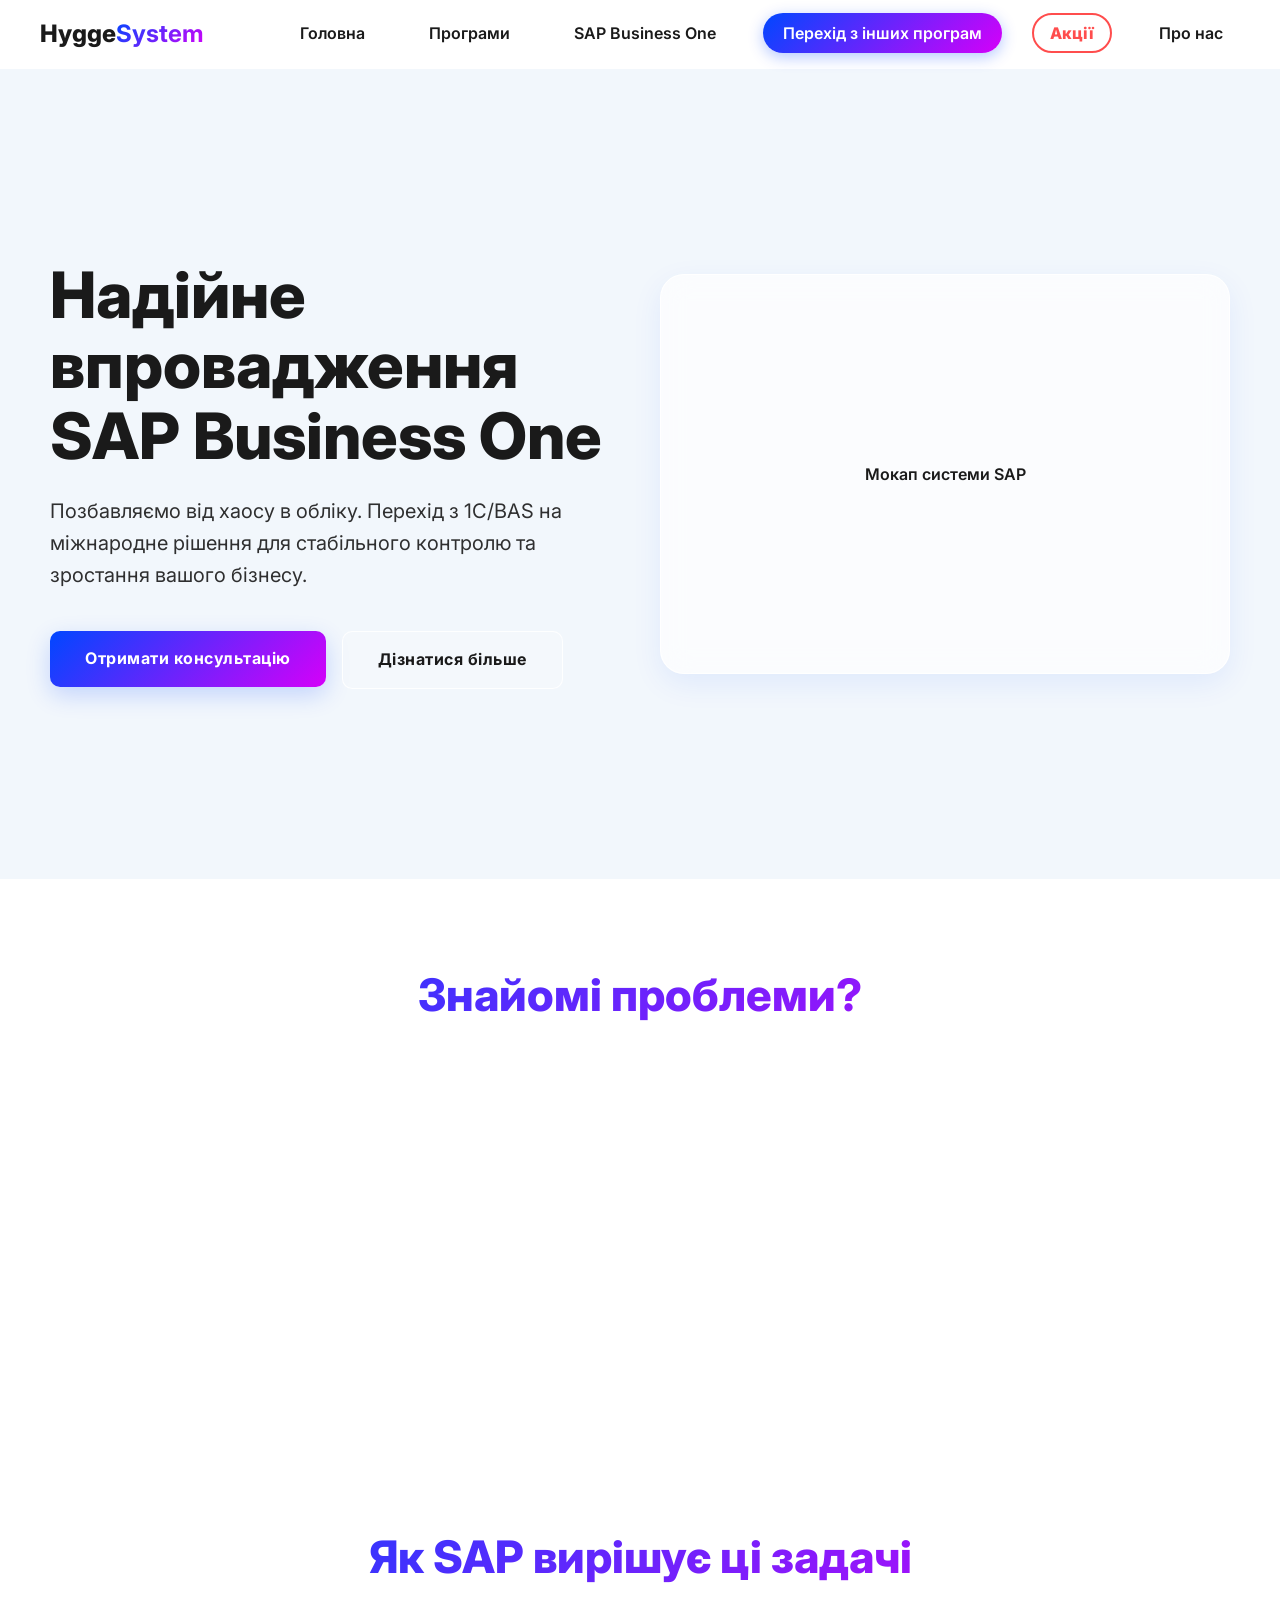
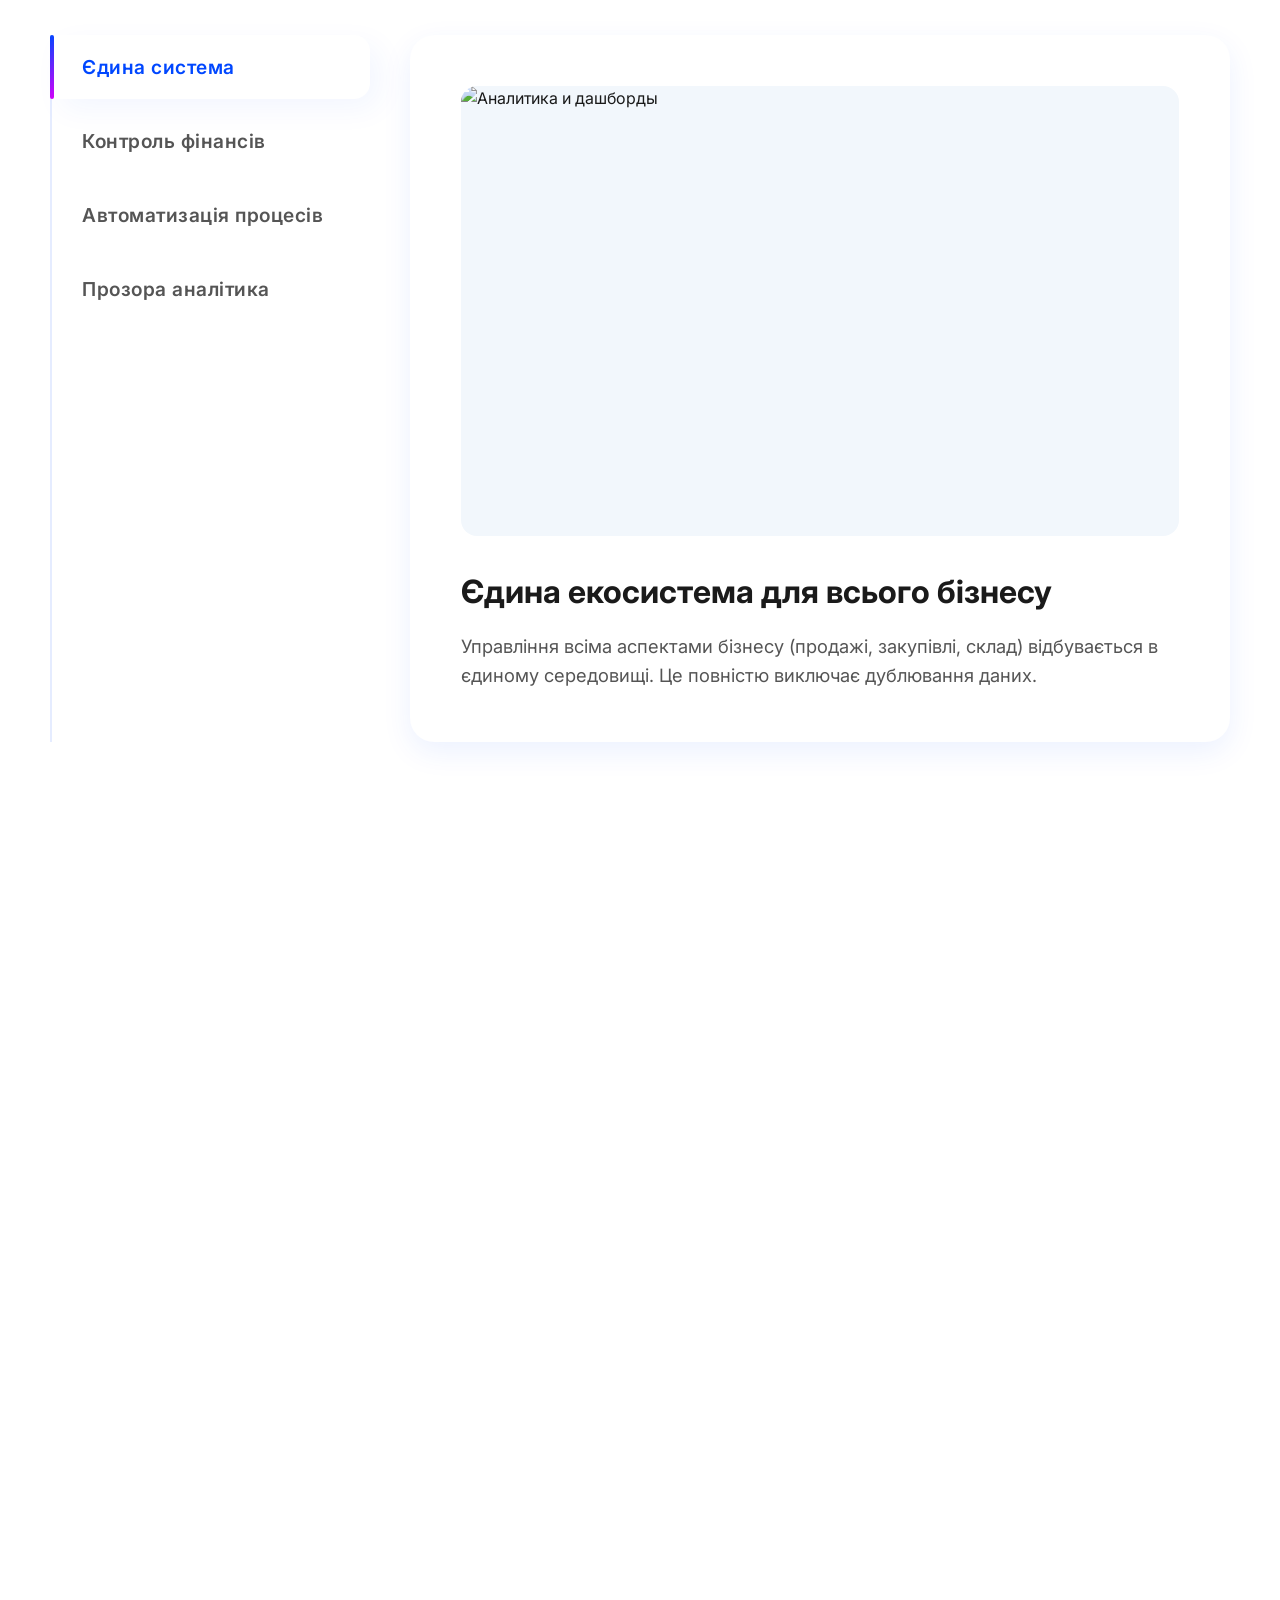
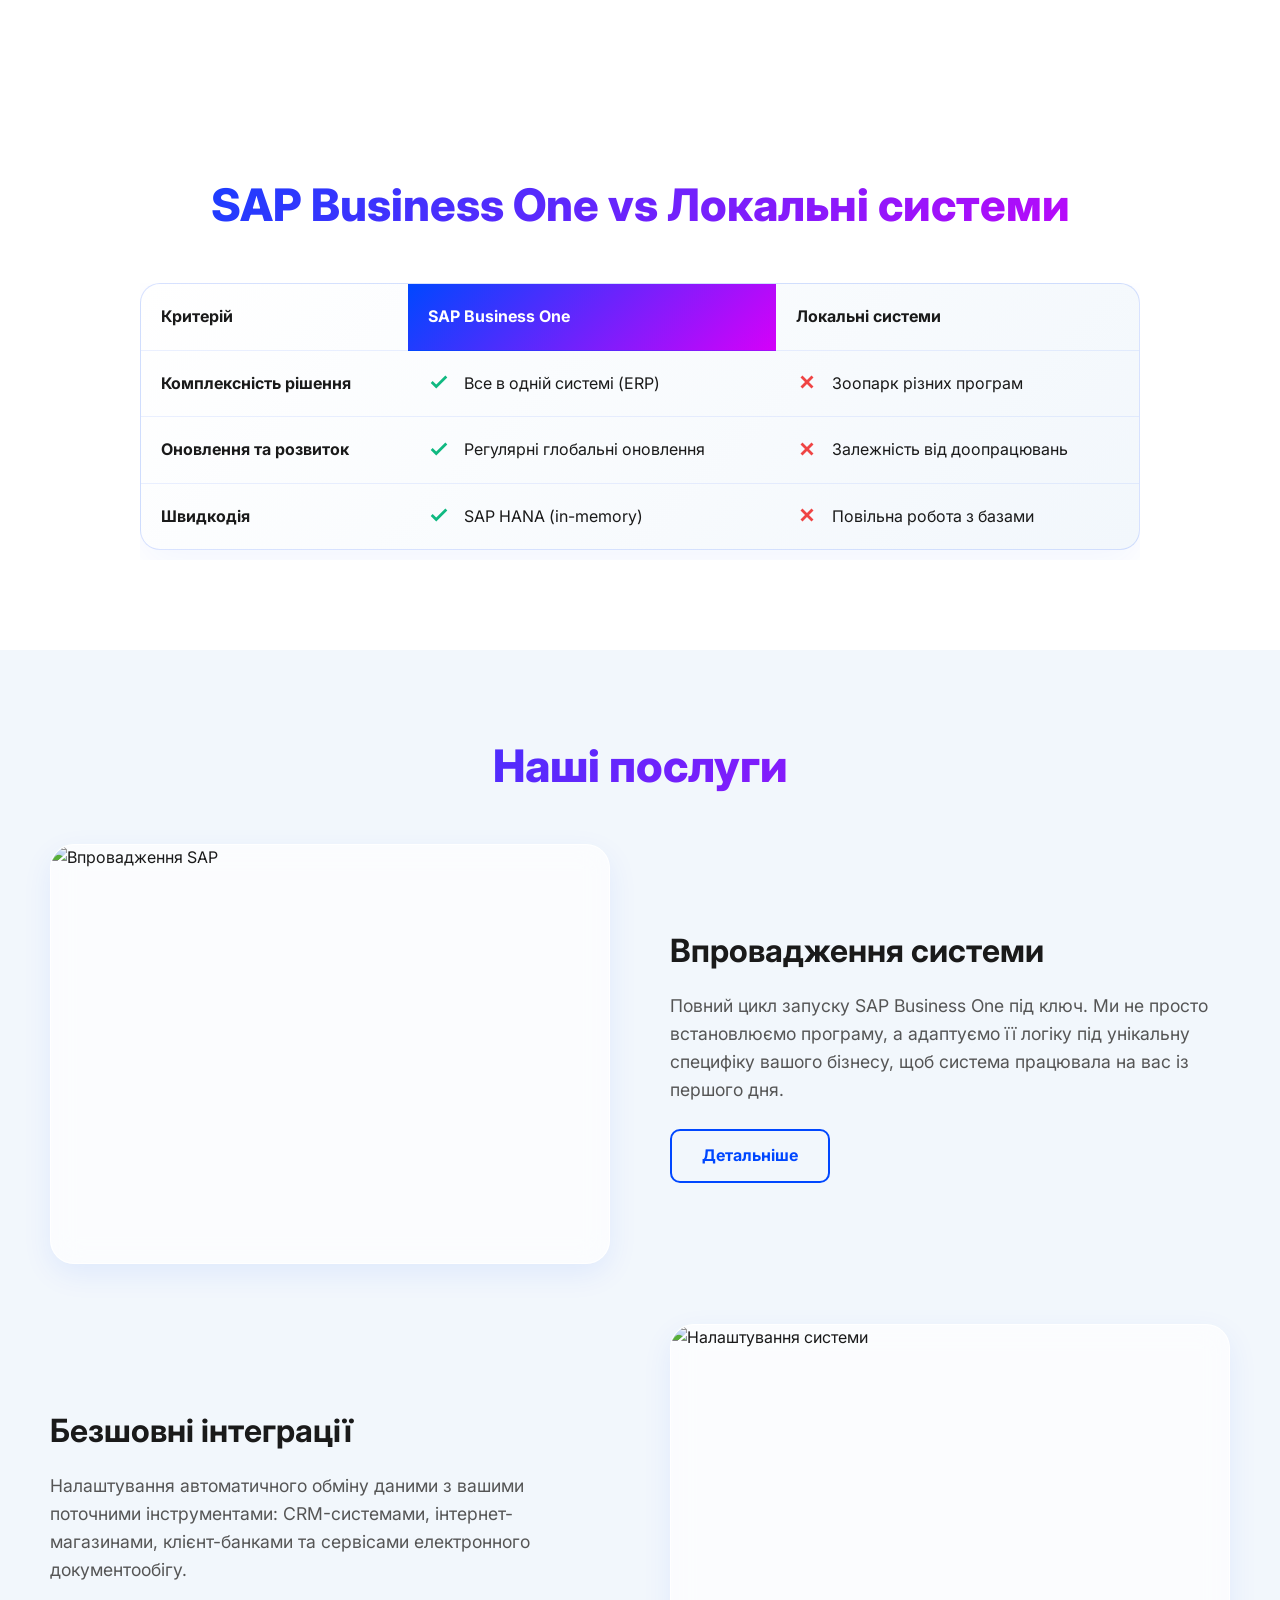
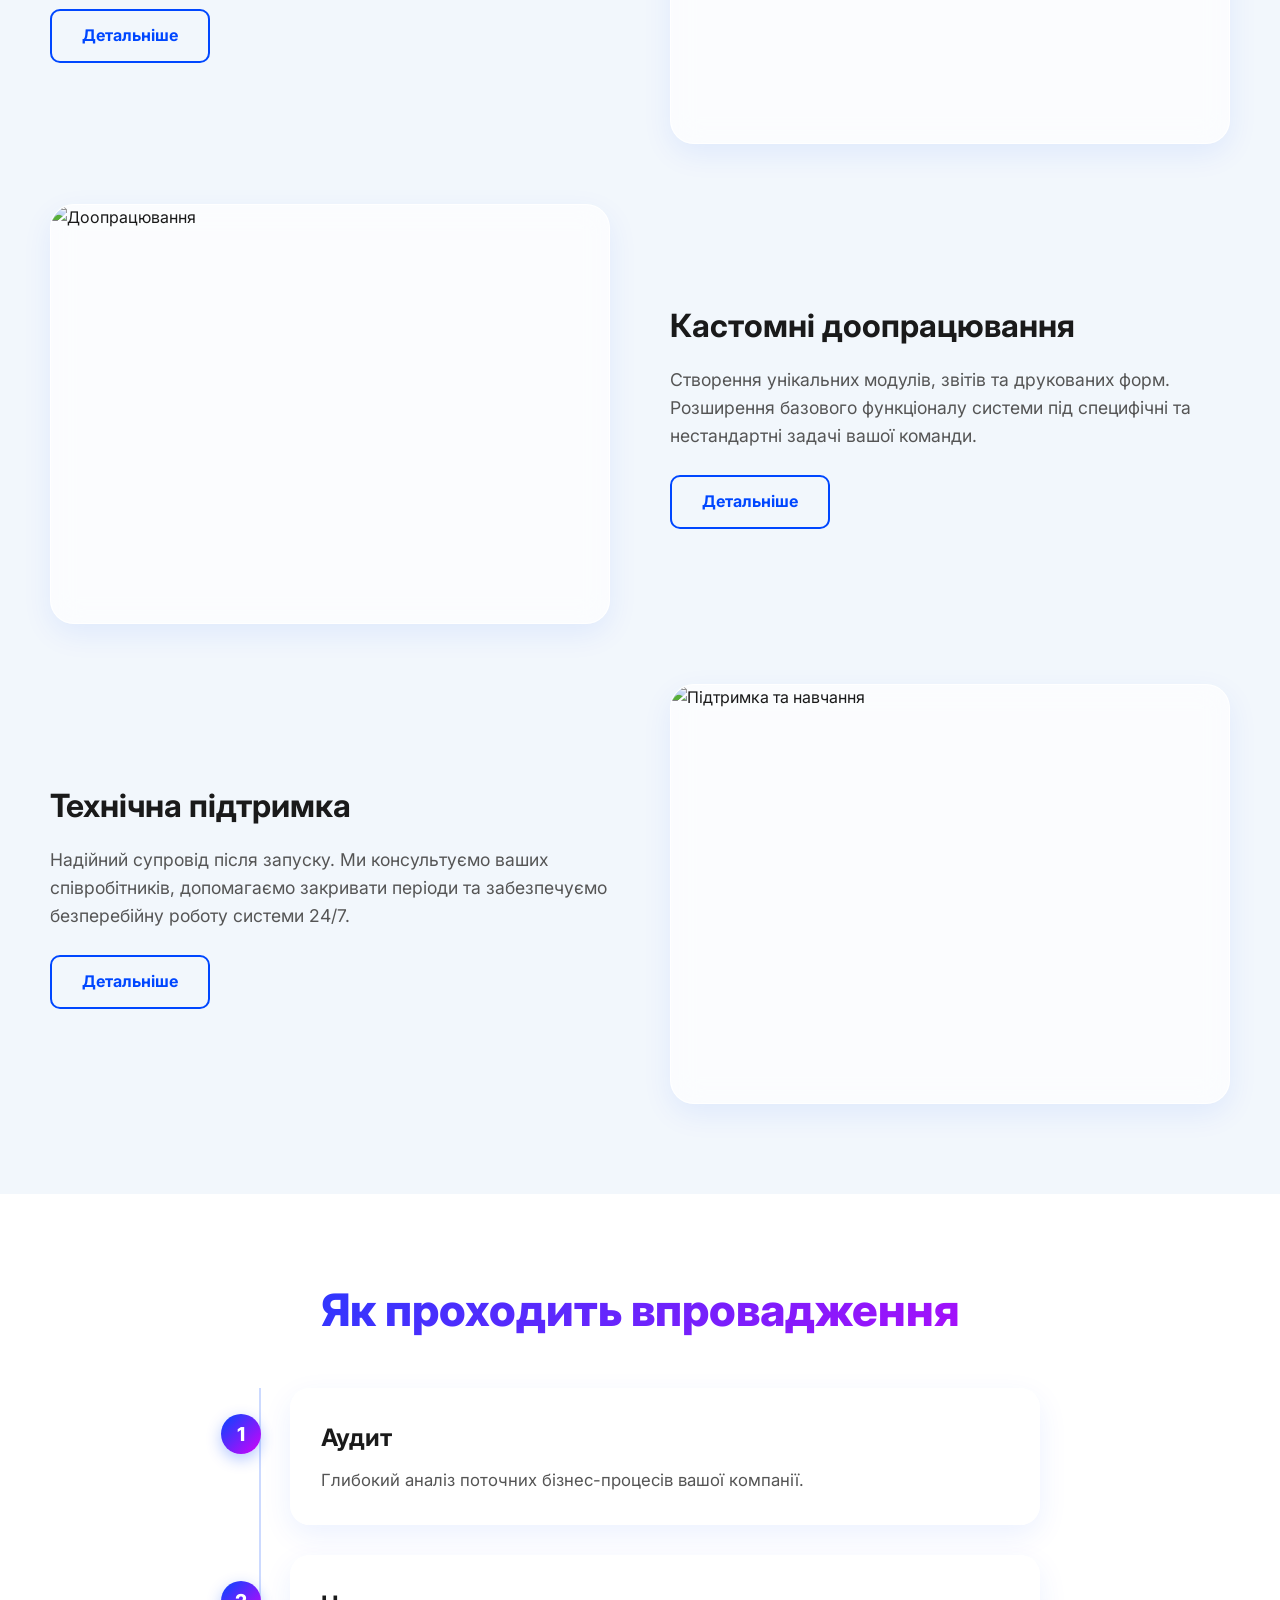
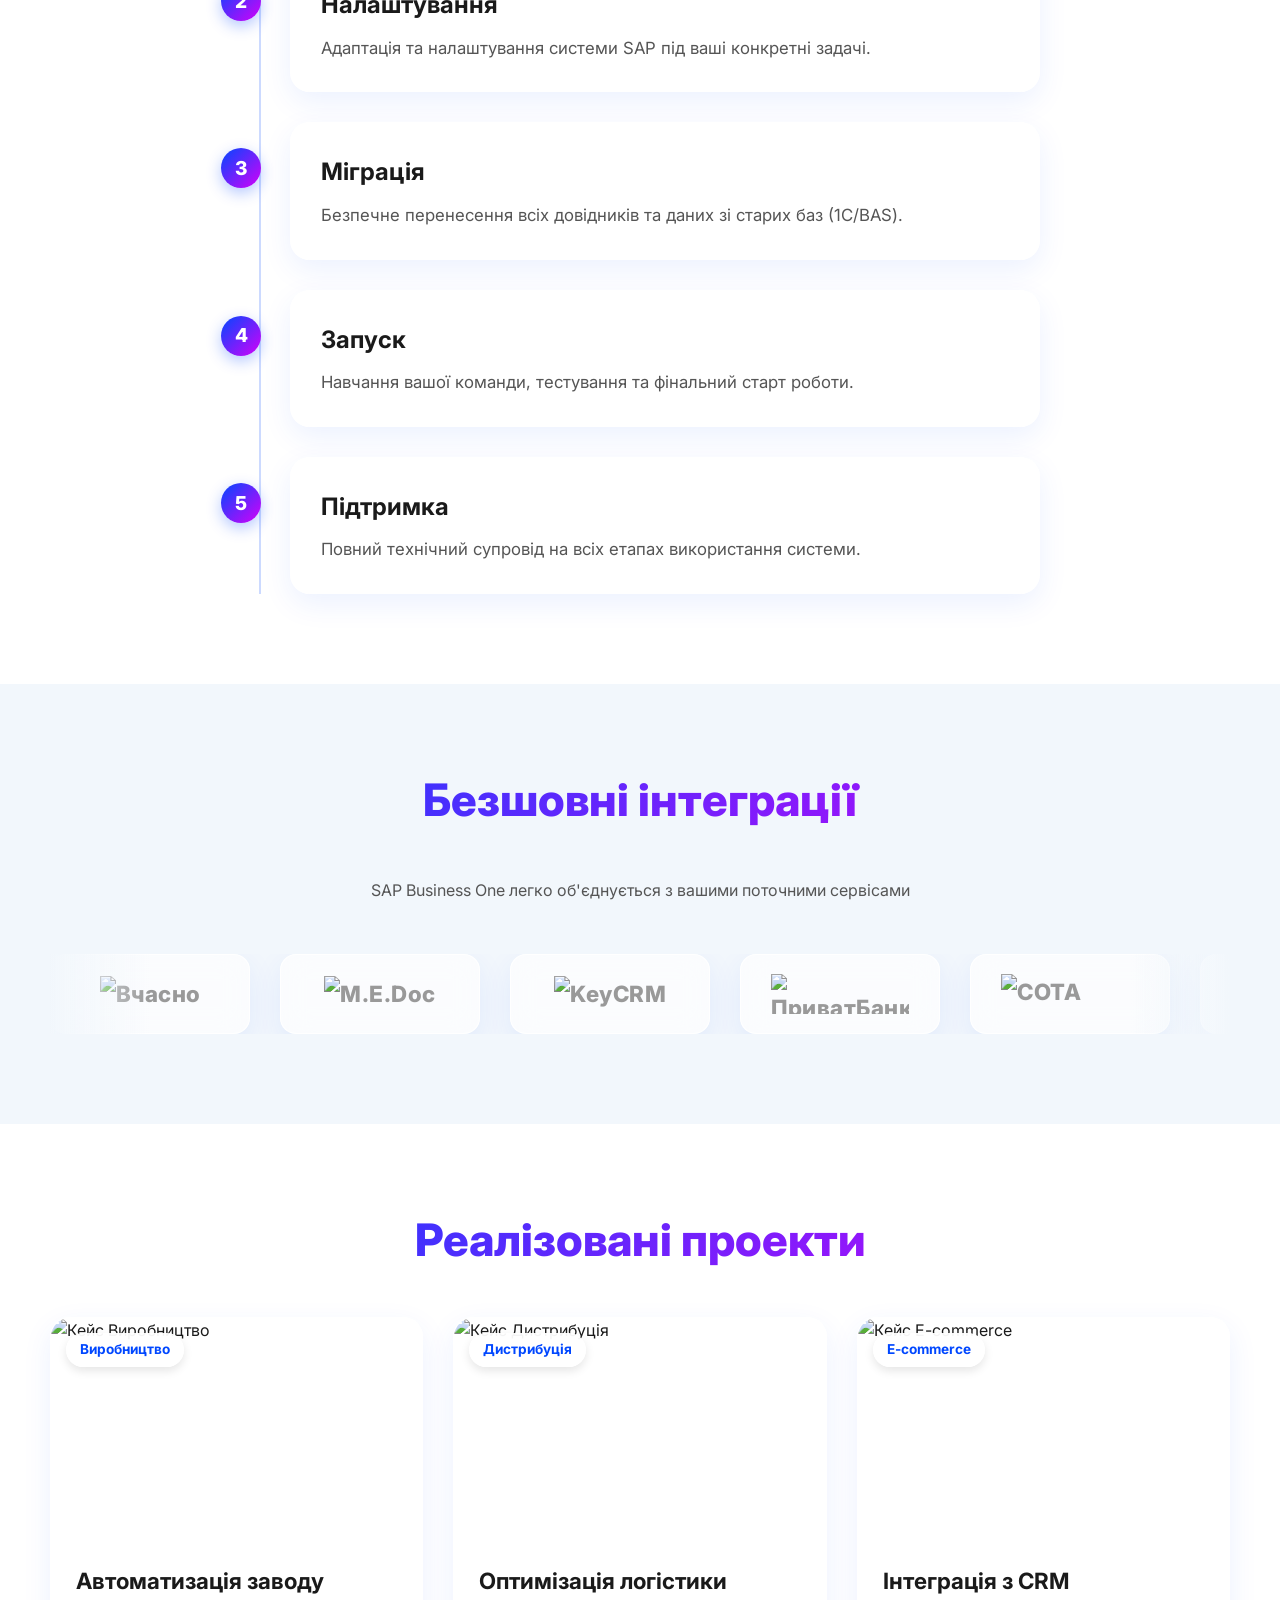
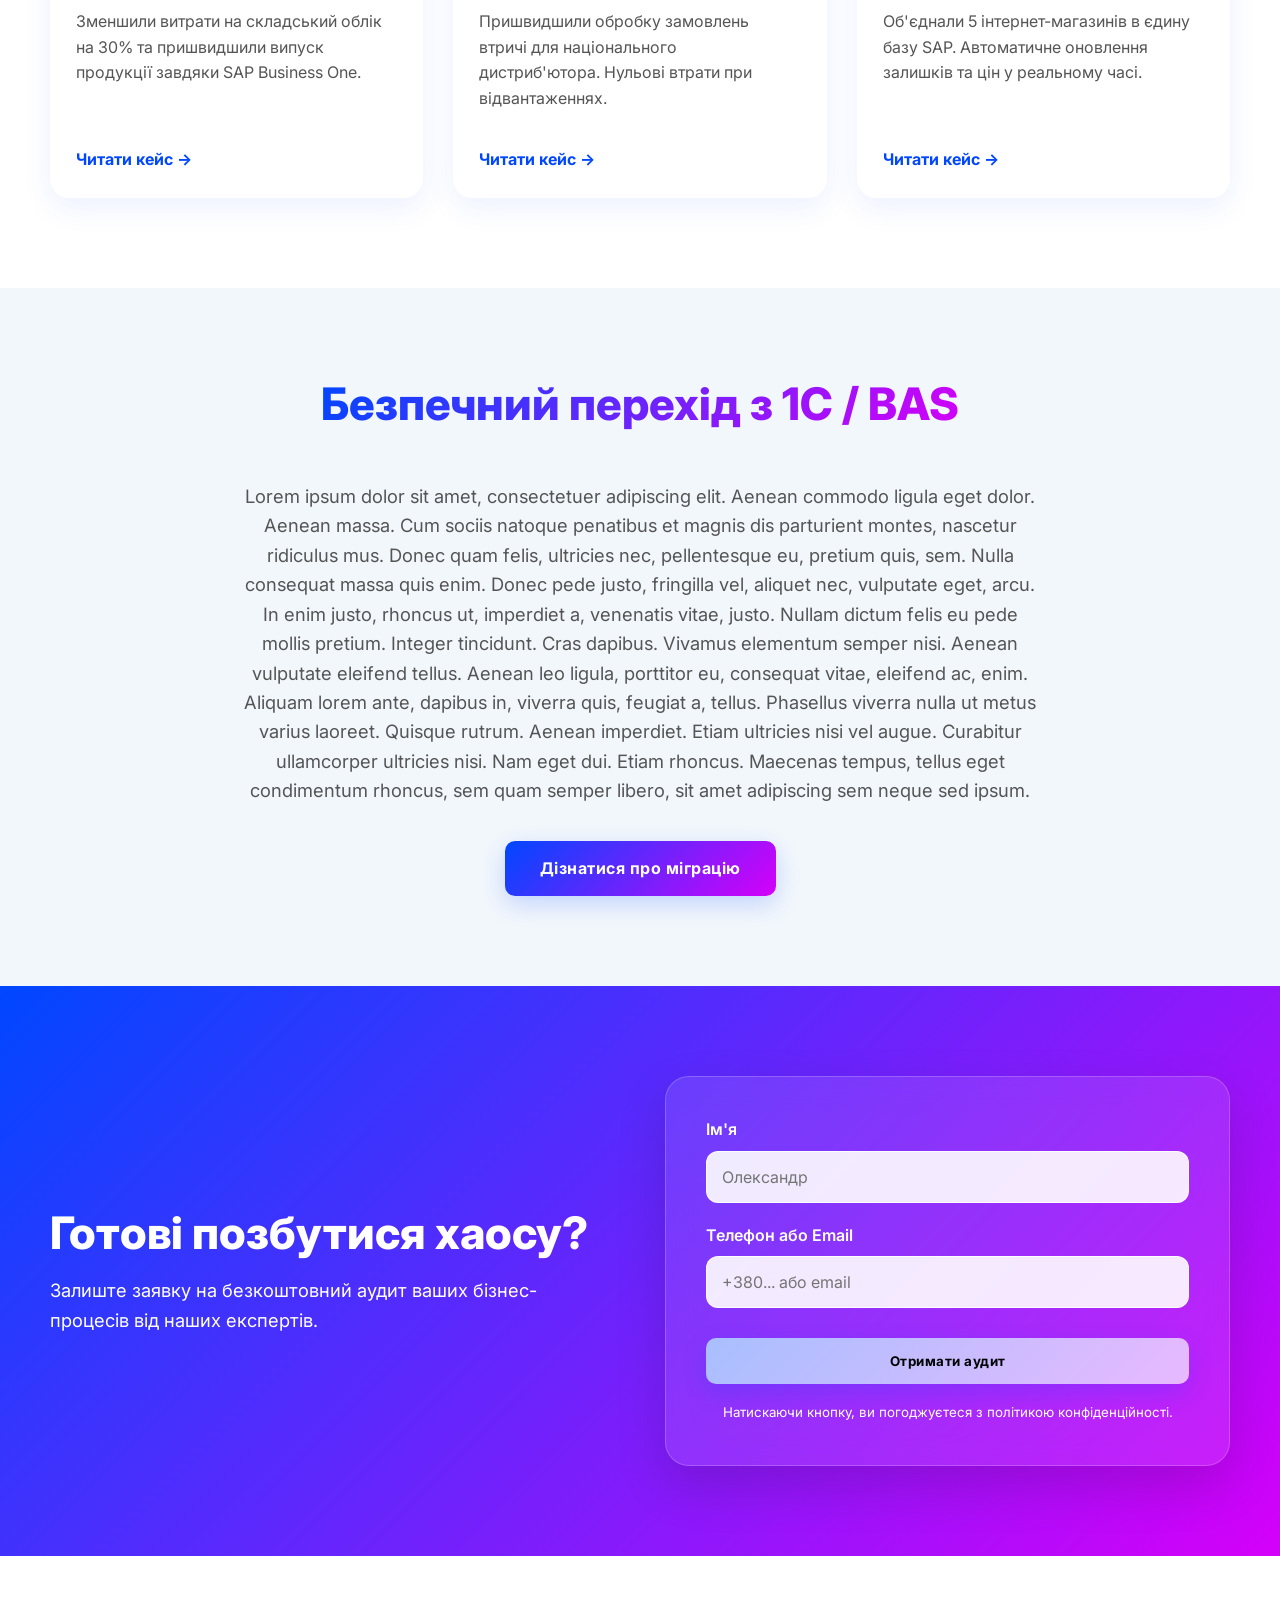
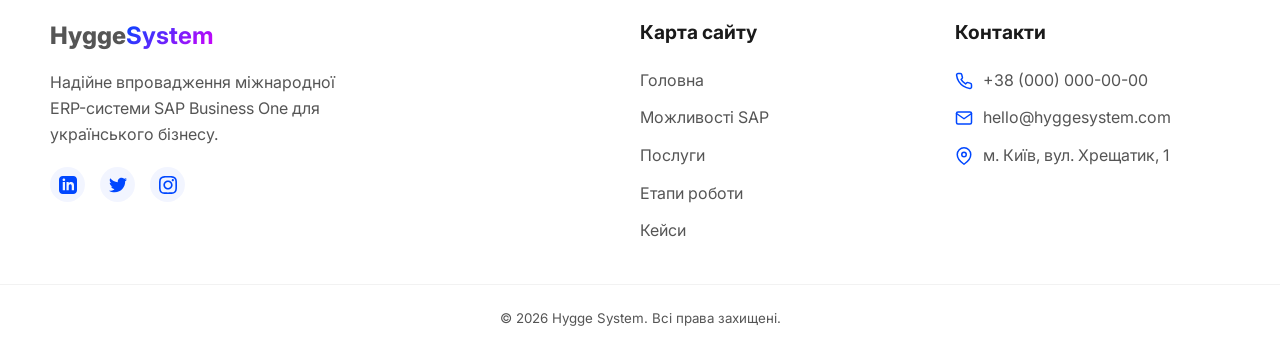
==== commit 9395dcc8: "refactor: standardize header and footer navigation across all site pages" ====
--- a/index.html
+++ b/index.html
@@ -13,7 +13,7 @@
 
 <body>
 
-    <!-- ====== ШАПКА (копія з sap-b1.html) ====== -->
+    <!-- ====== ШАПКА ====== -->
     <header class="navbar">
         <a href="index.html" class="logo">Hygge<strong>System</strong></a>
 
@@ -51,14 +51,17 @@
                                     <ul>
                                         <li><a href="product-card.html">Виробництво харчових продуктів</a></li>
                                         <li><a href="product-card.html">FMCG та дистрибуція</a></li>
-                                        <li><a href="product-card.html">Управління ІТ-бізнесом</a></li>
+                                        <li><a href="product-card.html">Машинобудування</a></li>
+                                        <li><a href="product-card.html">Металообробка</a></li>
+                                        <li><a href="product-card.html">Управління ІТ бізнесом</a></li>
                                         <li><a href="product-card.html">Будівництво</a></li>
+                                        <li><a href="product-card.html">Хімічна промисловість</a></li>
+                                        <li><a href="product-card.html">Фармацевтика</a></li>
                                         <li><a href="product-card.html">Автомотів</a></li>
                                         <li><a href="product-card.html">Інжиніринг</a></li>
-                                        <li><a href="product-card.html">Легка промисловість</a></li>
-                                        <li><a href="product-card.html">Аерокосмічна та оборонна галузь</a></li>
-                                        <li><a href="product-card.html" style="font-weight: 900; color:blue;">Дивитись
-                                                всі</a></li>
+                                        <li><a href="product-card.html">Military-tech</a></li>
+                                        <li><a href="product-card.html">Агро бізнес</a></li>
+                                        <li><a href="product-card.html">Hi-tech</a></li>
                                     </ul>
                                 </div>
                                 <div class="mega-column">
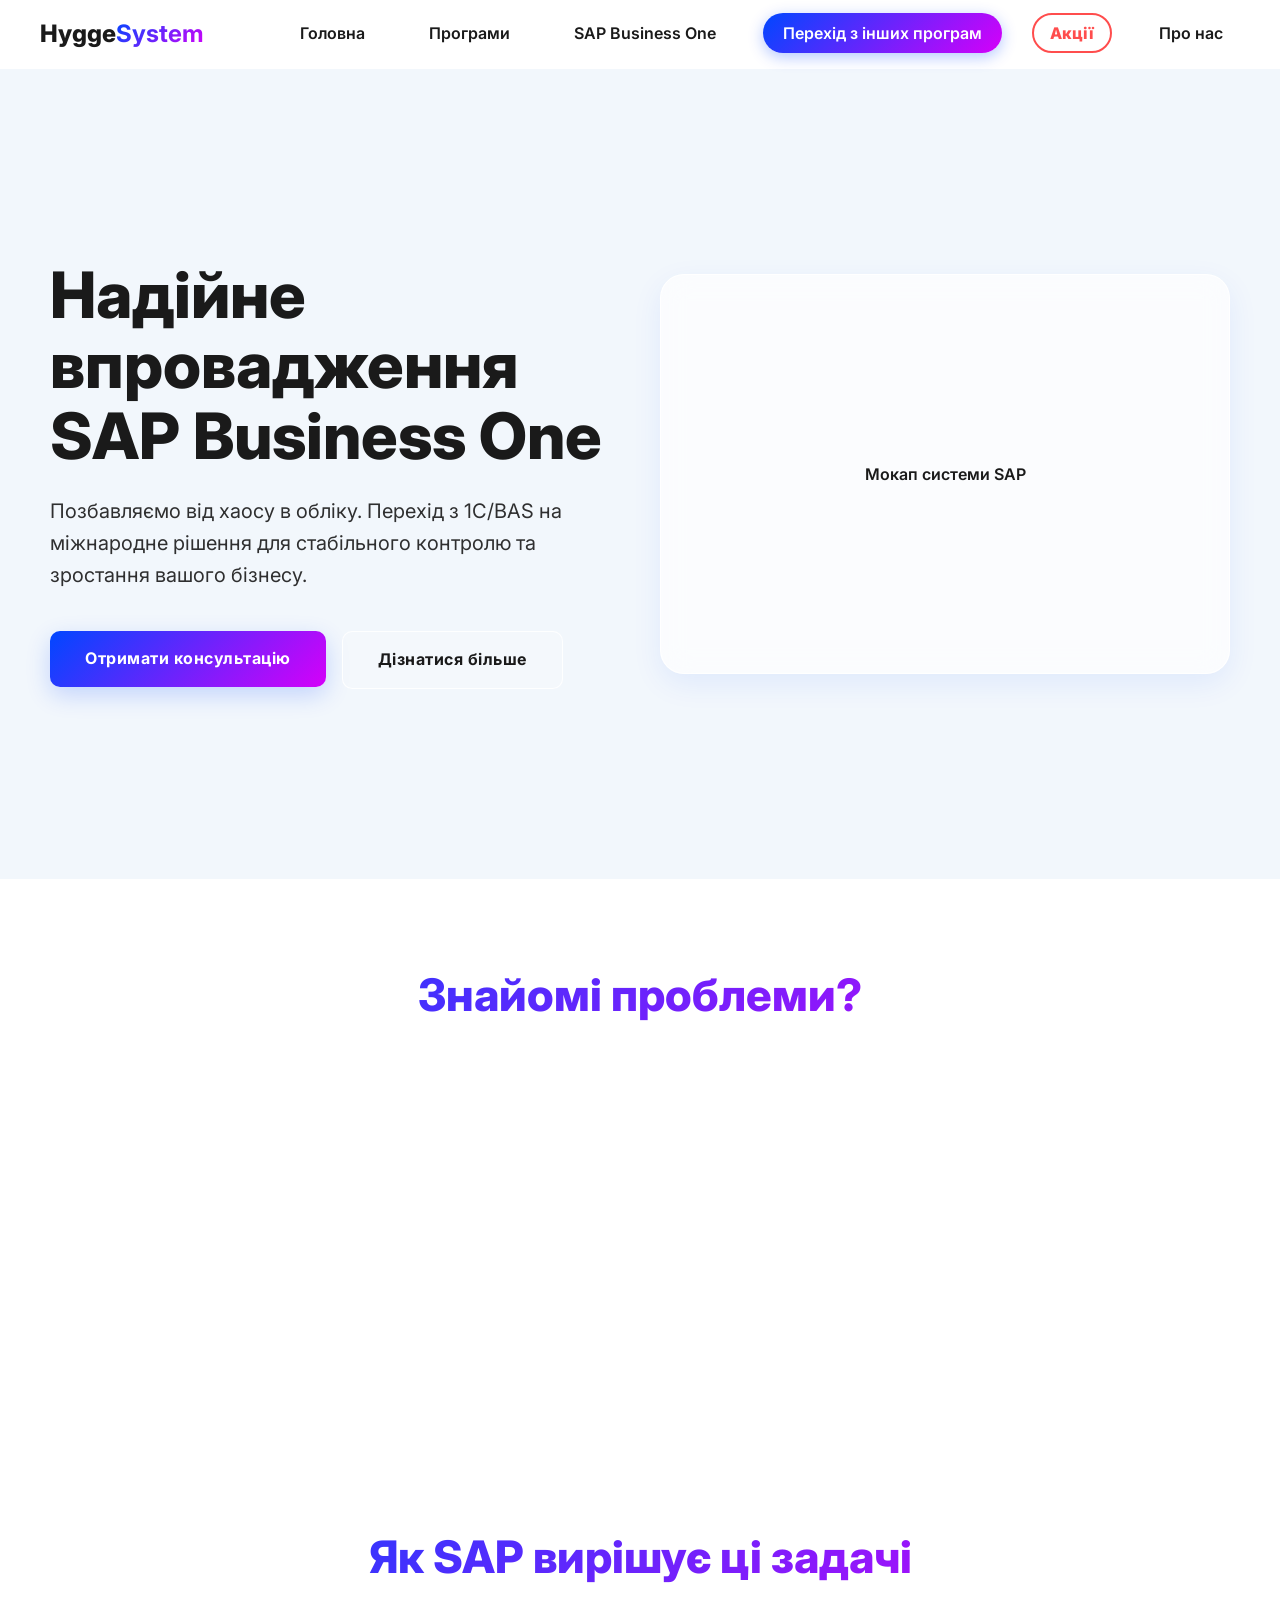
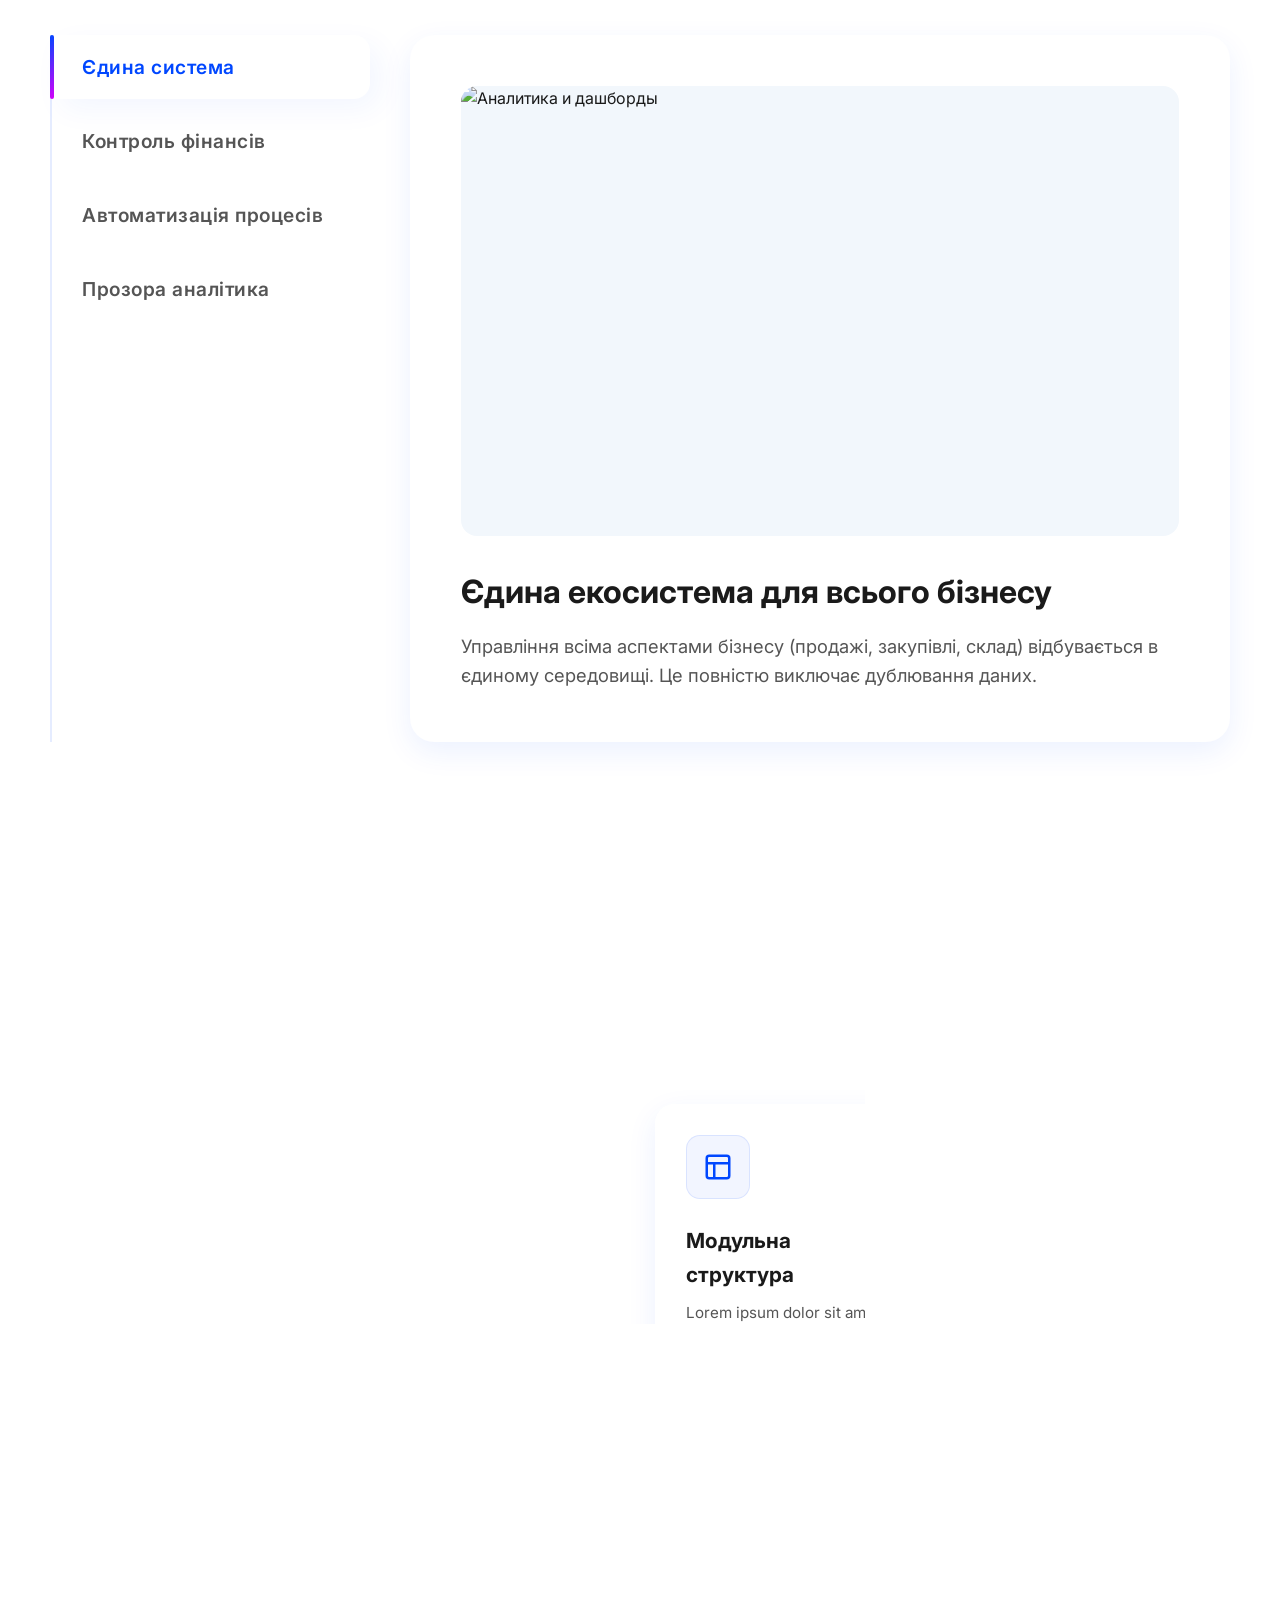
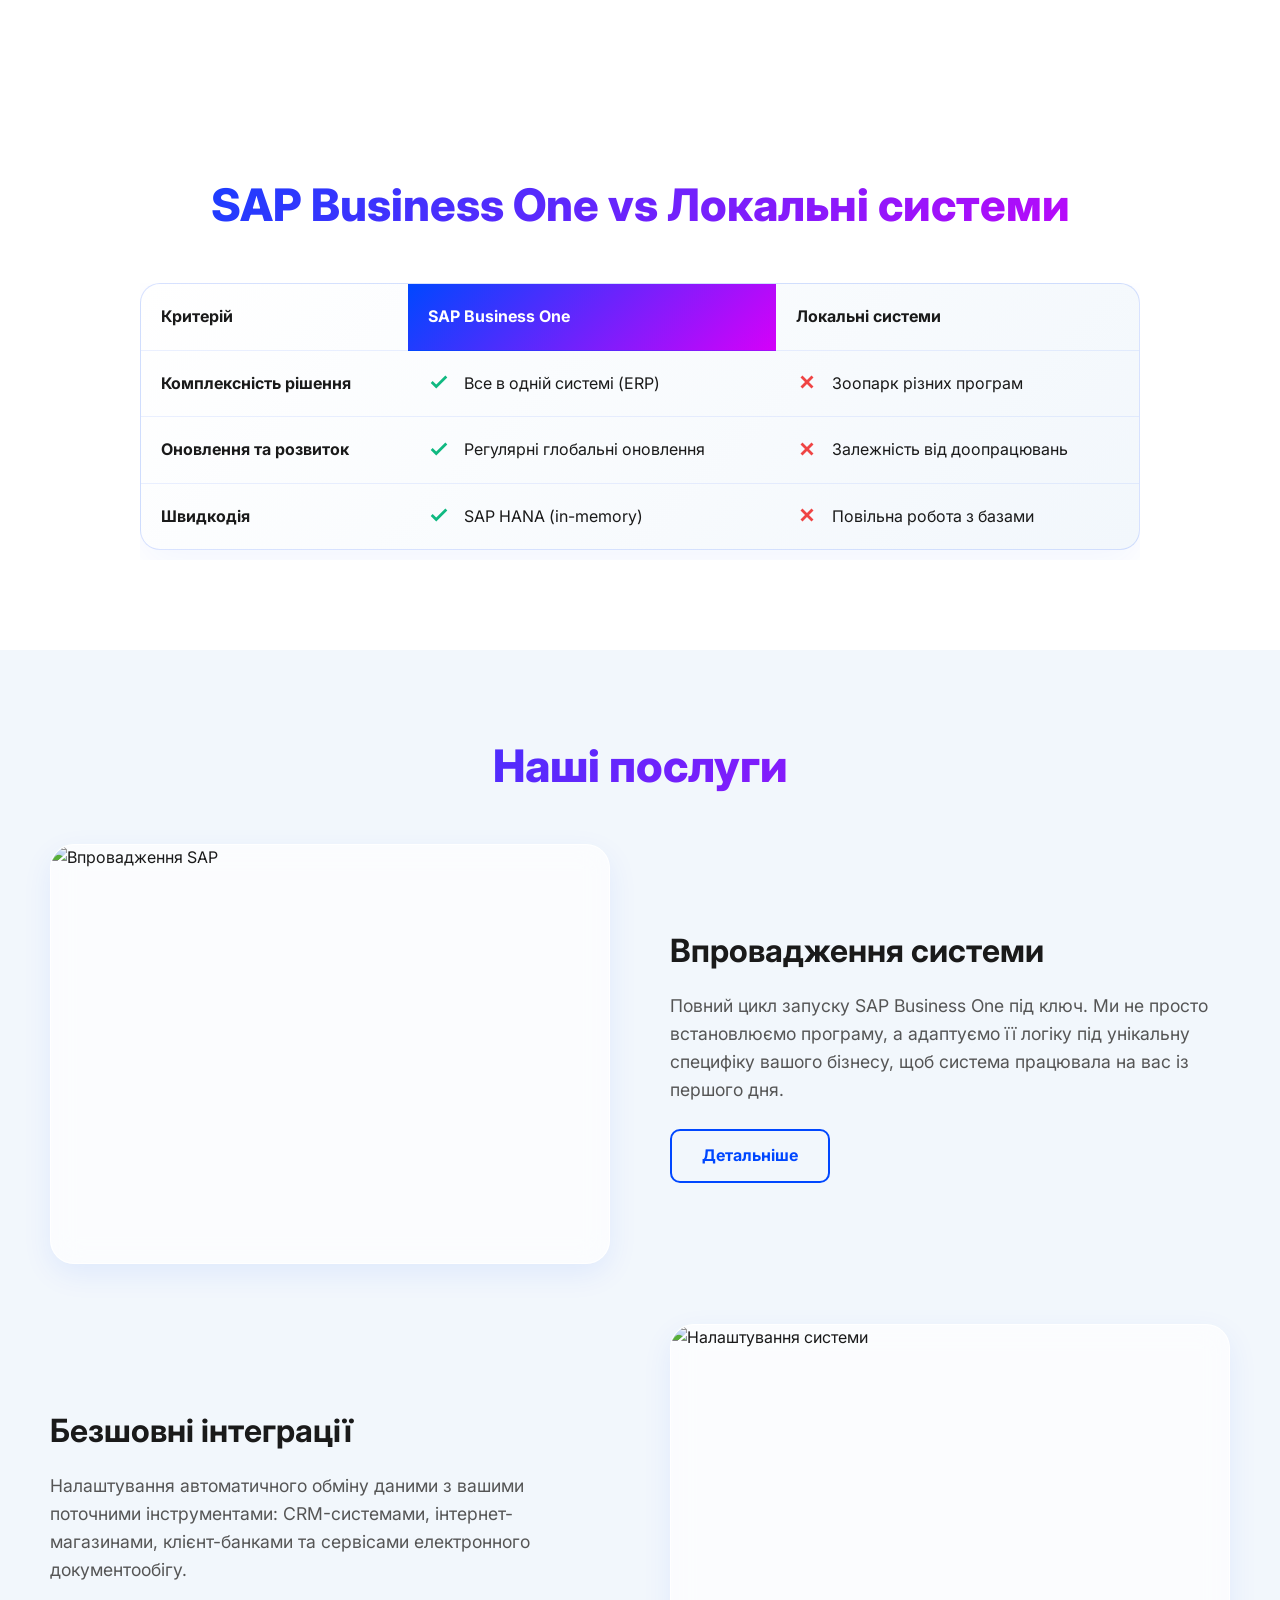
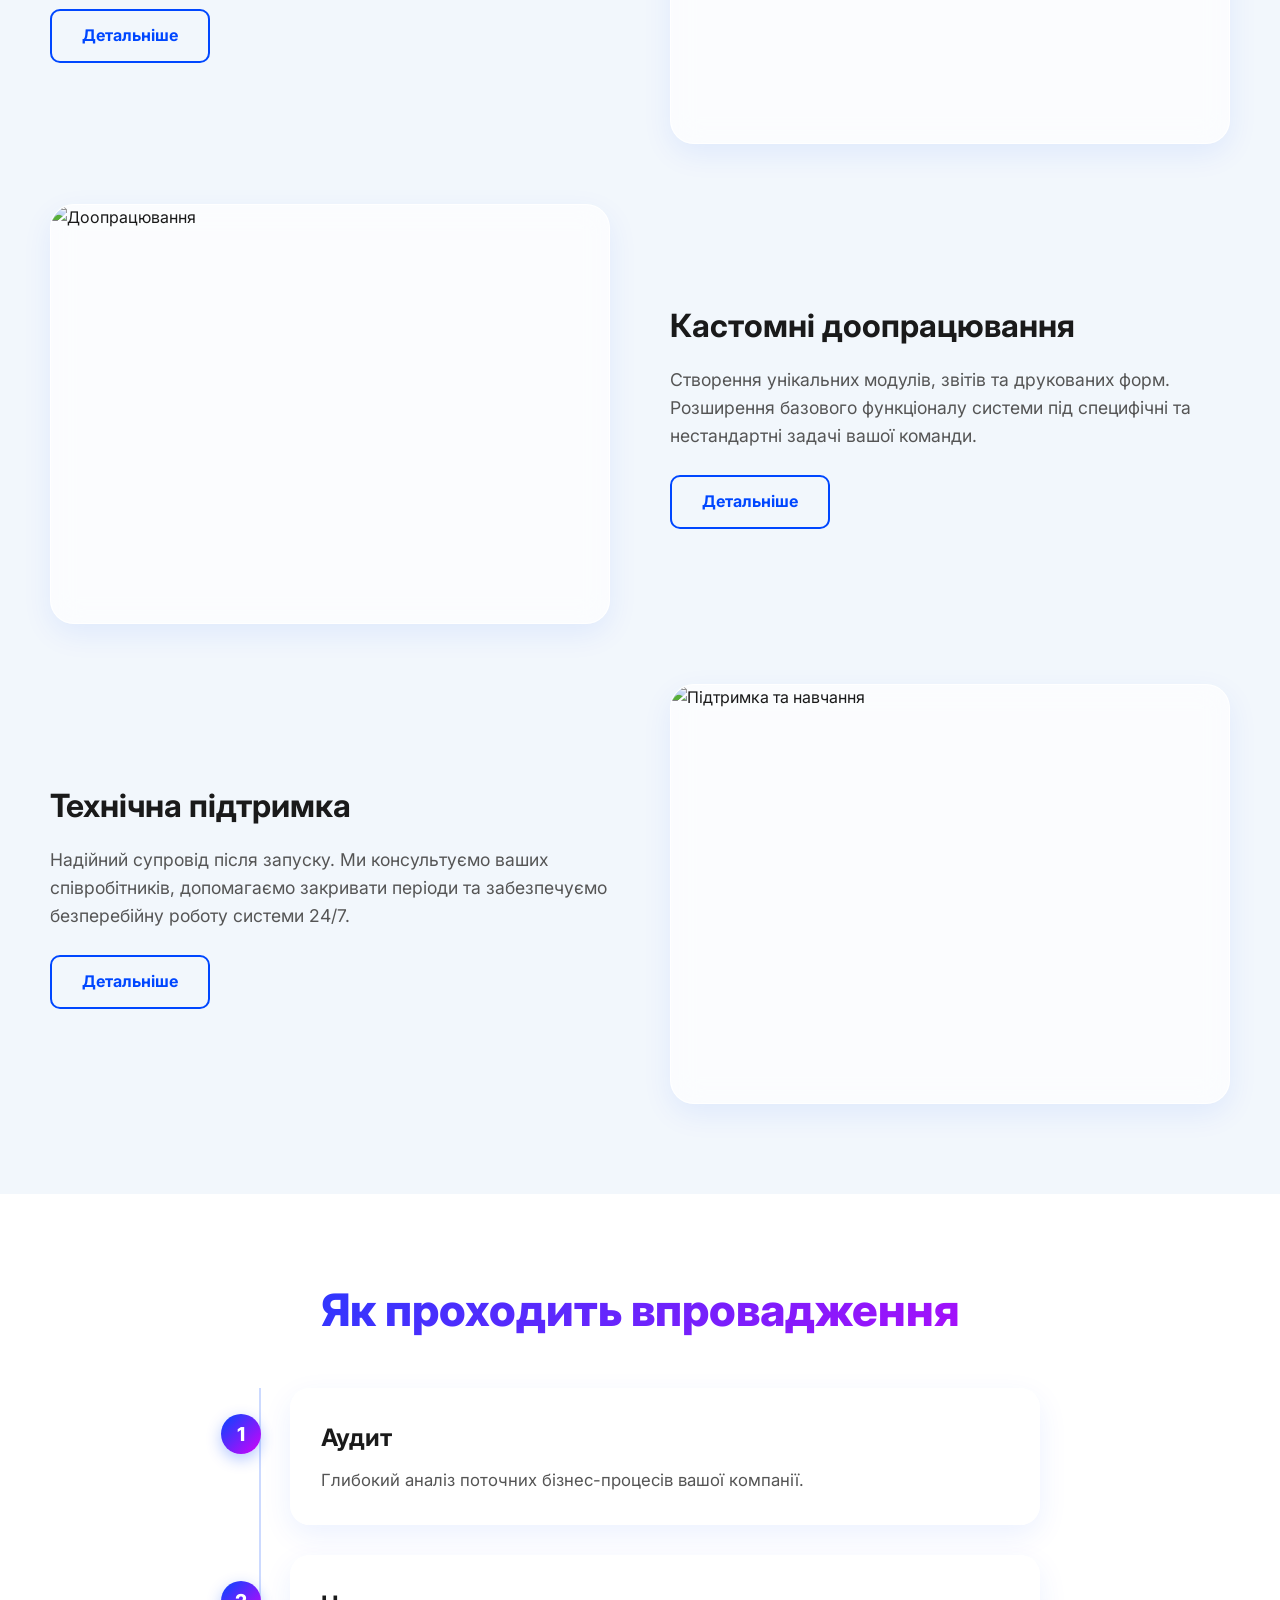
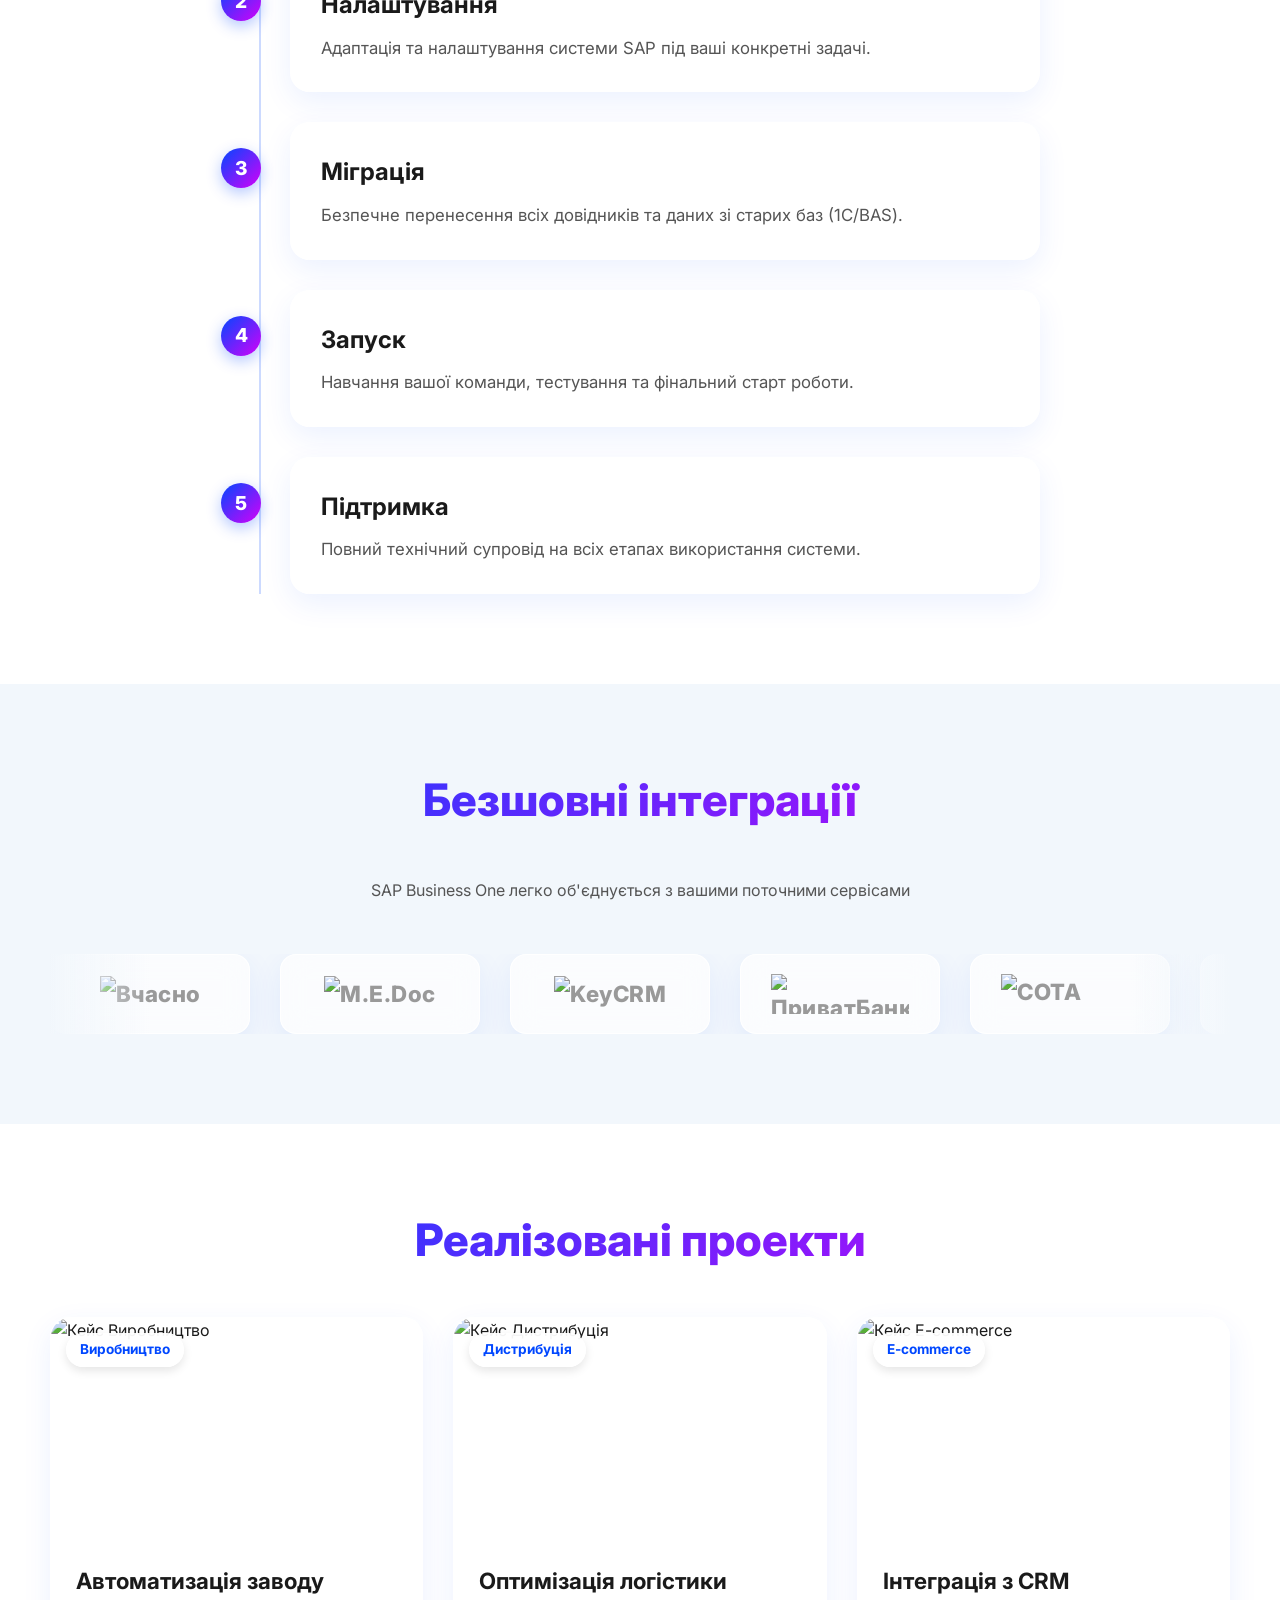
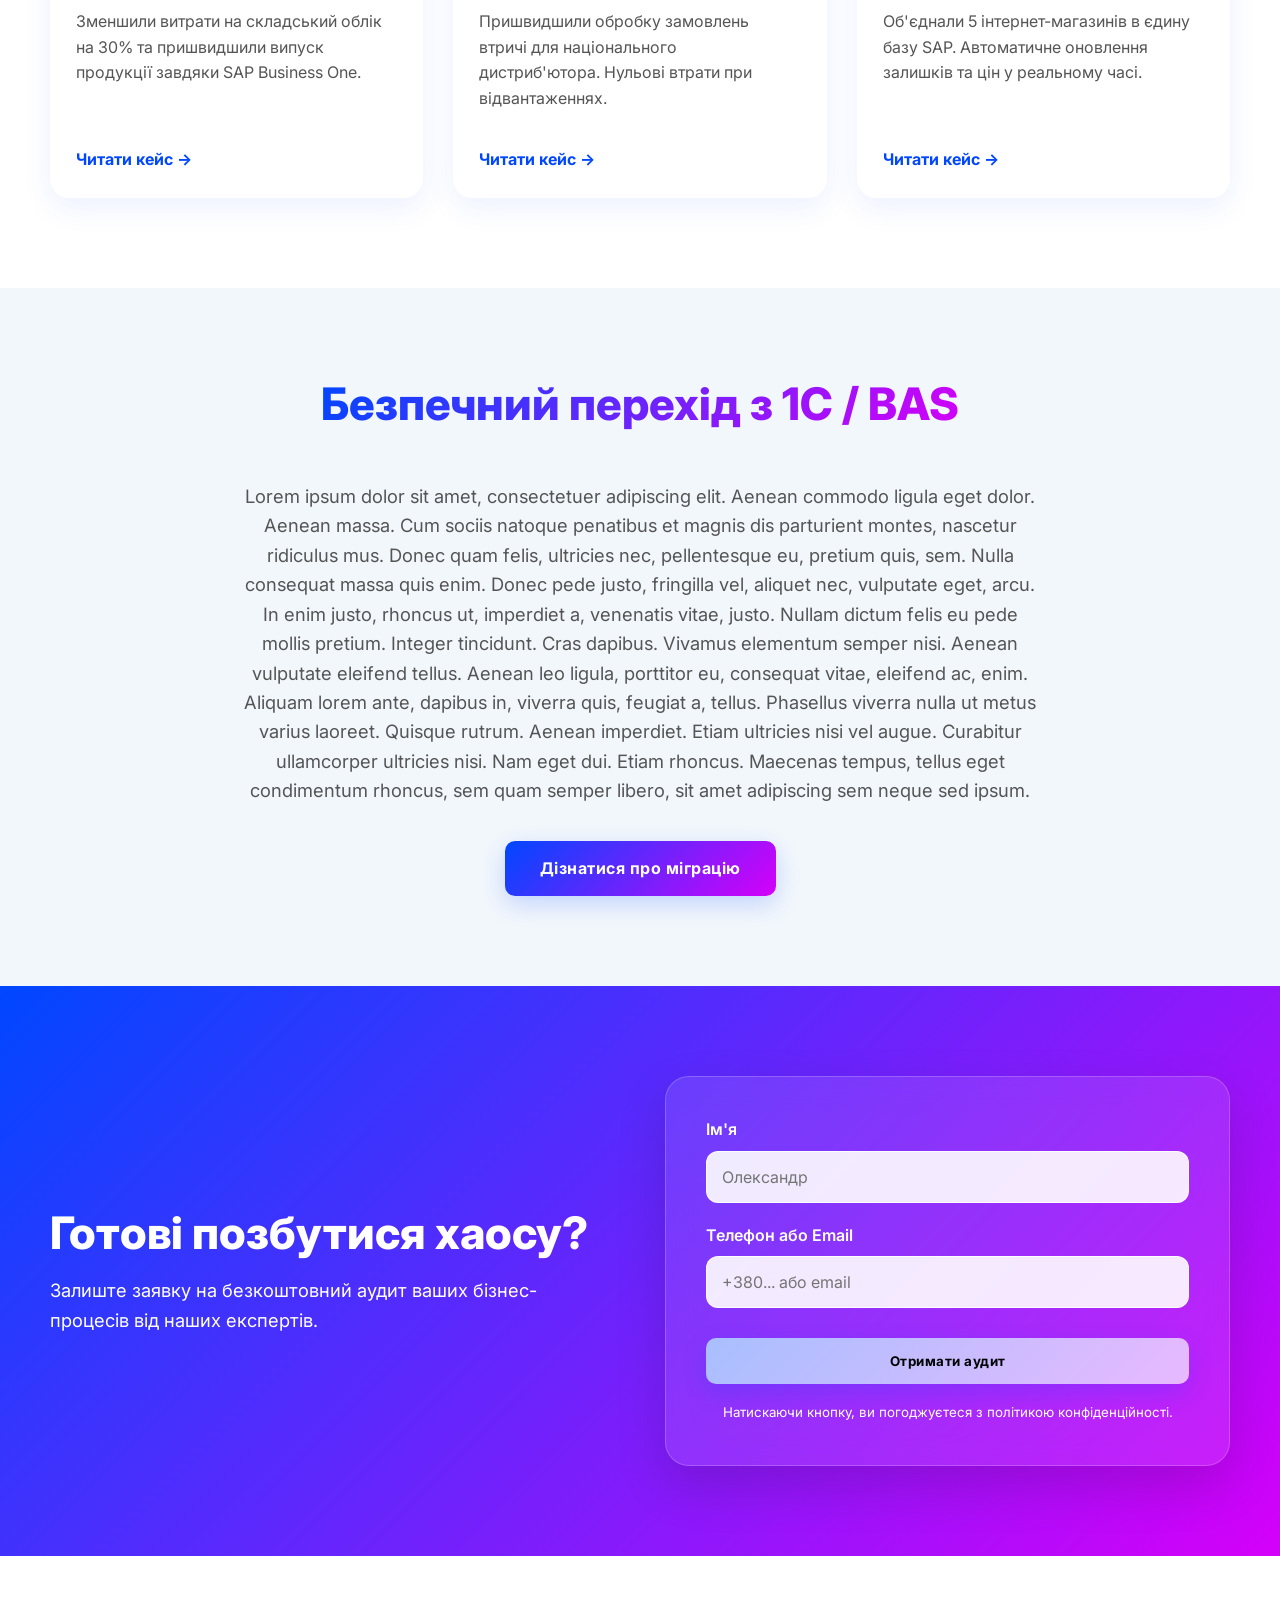
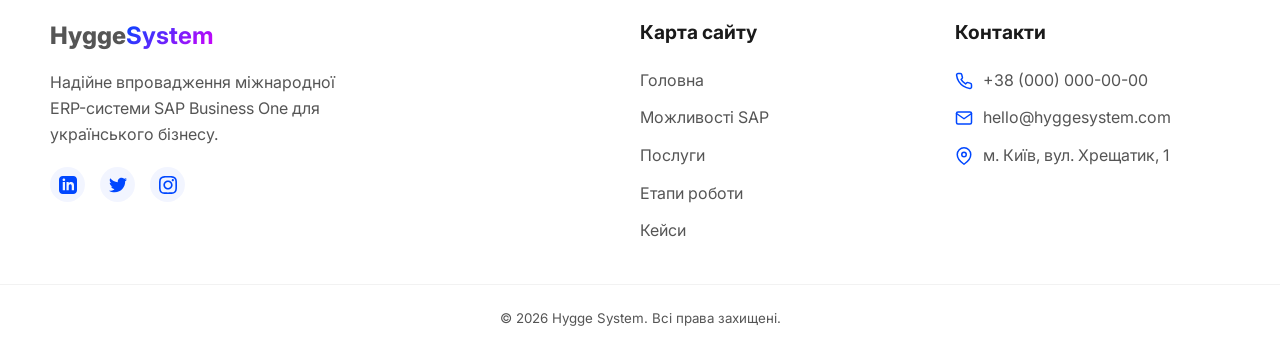
==== commit 423d0b95: "refactor: update and standardize HTML template structures across all site pages" ====
--- a/index.html
+++ b/index.html
@@ -35,12 +35,14 @@
                                     <h4>Функціонал SAP</h4>
                                     <ul>
 
+                                        <li><a href="product-card.html">Продажі та CRM</a></li>
+                                        <li><a href="product-card.html">Склад</a></li>
                                         <li><a href="product-card.html">Виробництво</a></li>
                                         <li><a href="product-card.html">MRP</a></li>
                                         <li><a href="product-card.html">Закупівлі та SRM</a></li>
                                         <li><a href="product-card.html">Сервісне обслуговування</a></li>
                                         <li><a href="product-card.html">Управління проектами</a></li>
-
+                                        <li><a href="product-card.html">Фінанси</a></li>
                                         <li><a href="product-card.html">Аналітика та звітність</a></li>
                                         <li><a href="product-card.html">Мобільні рішення</a></li>
                                         <li><a href="product-card.html">Intercompany</a></li>
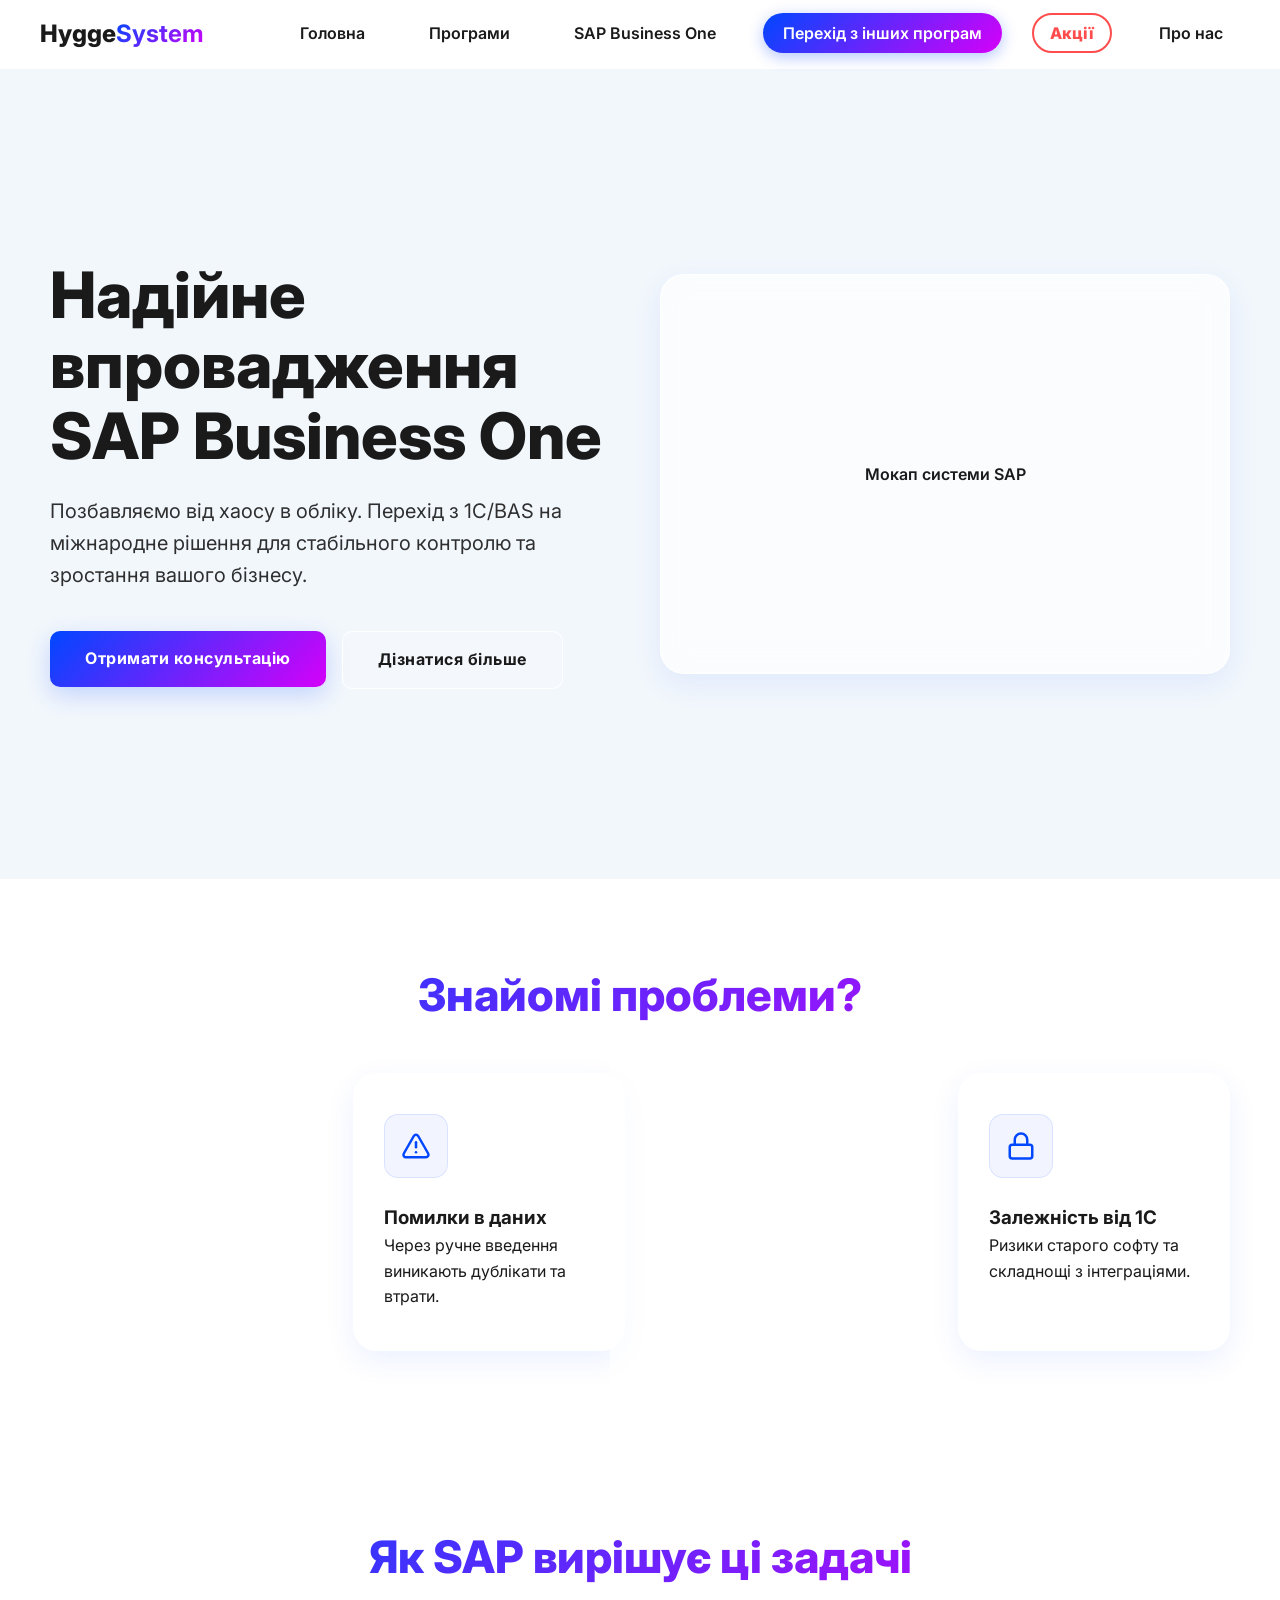
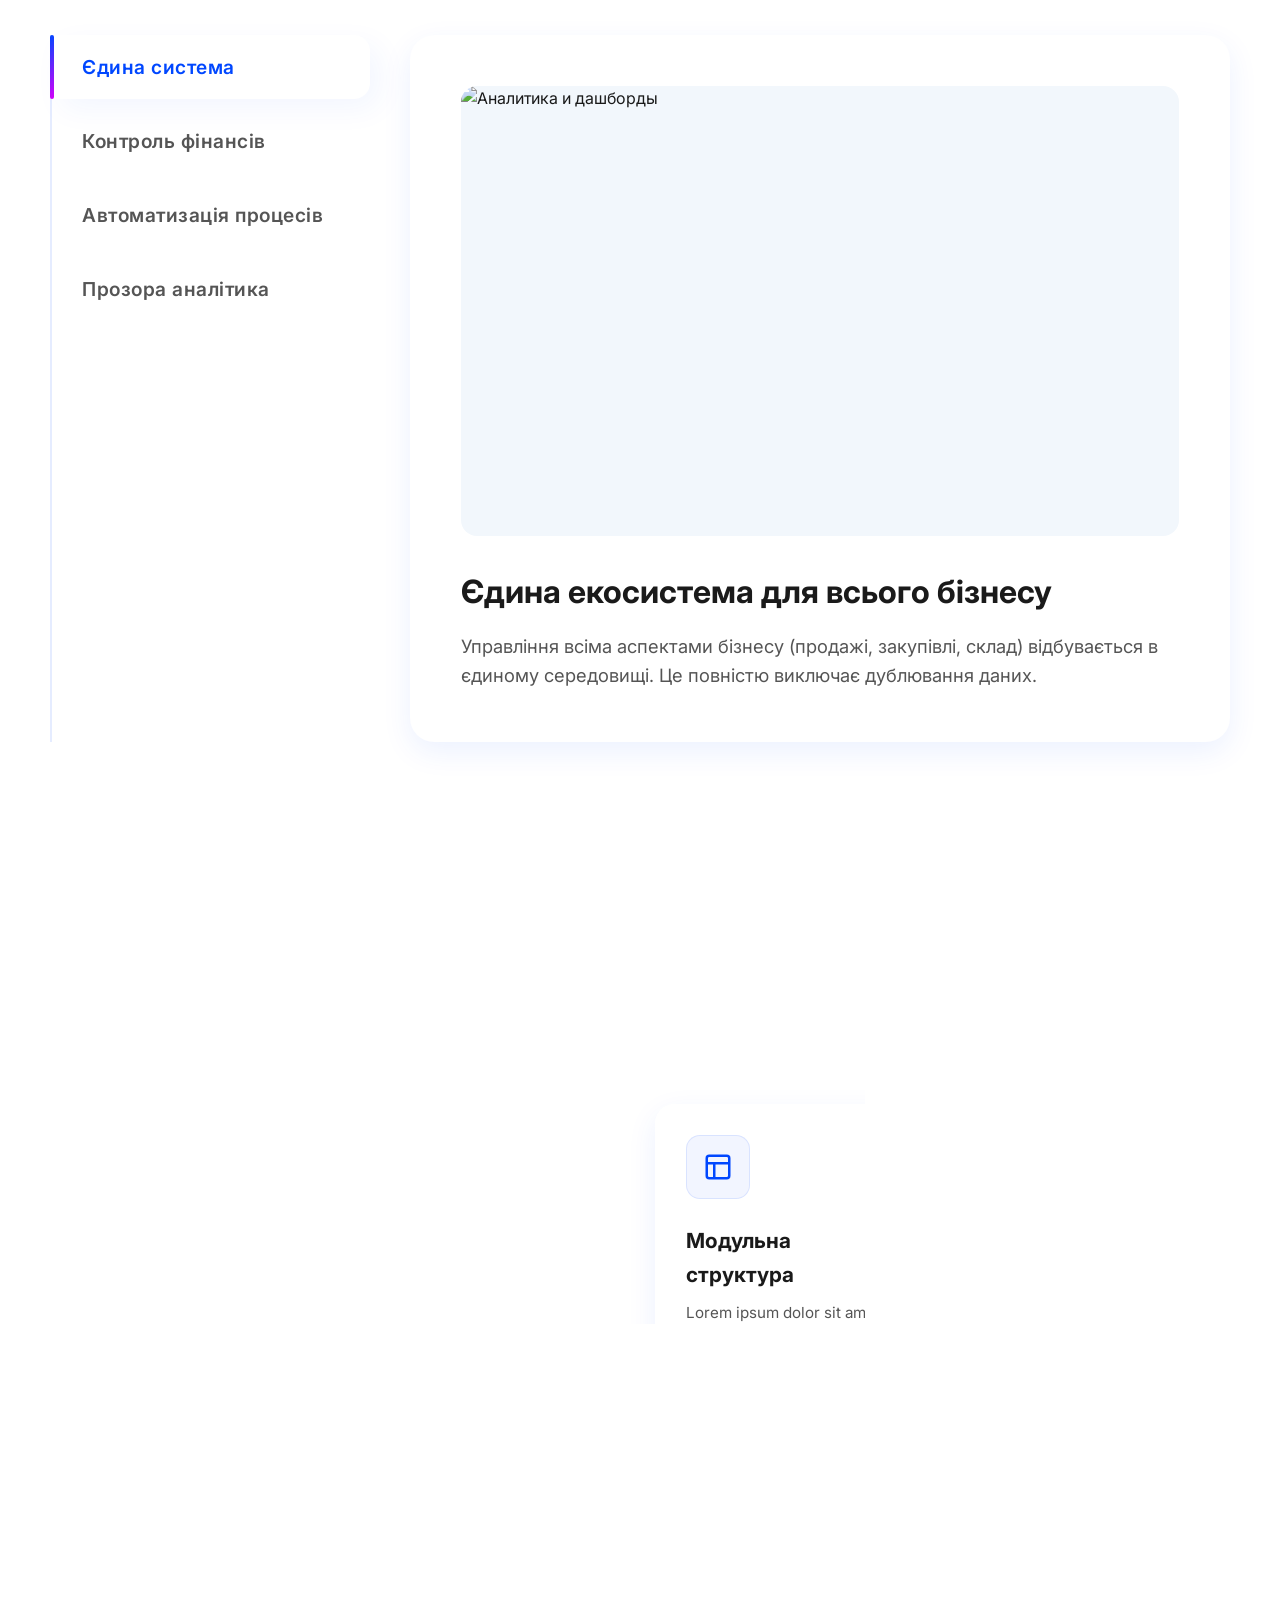
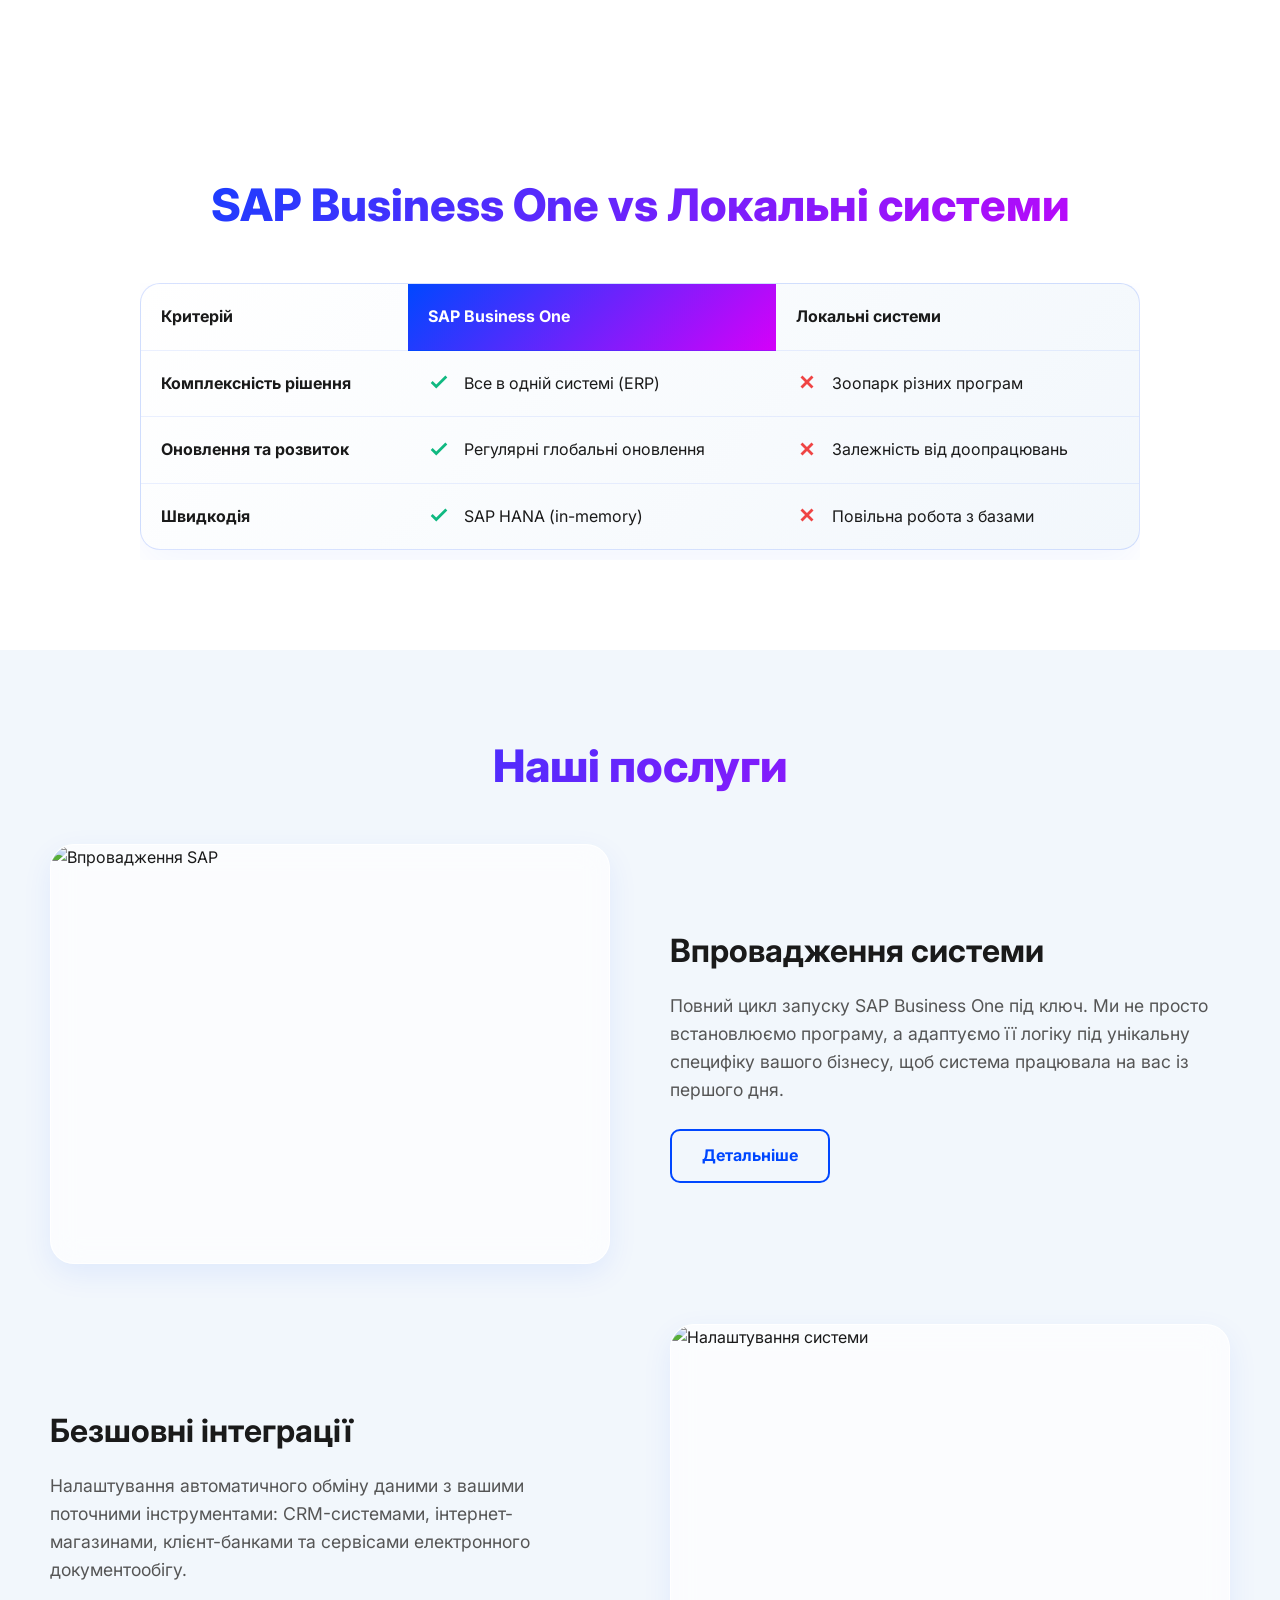
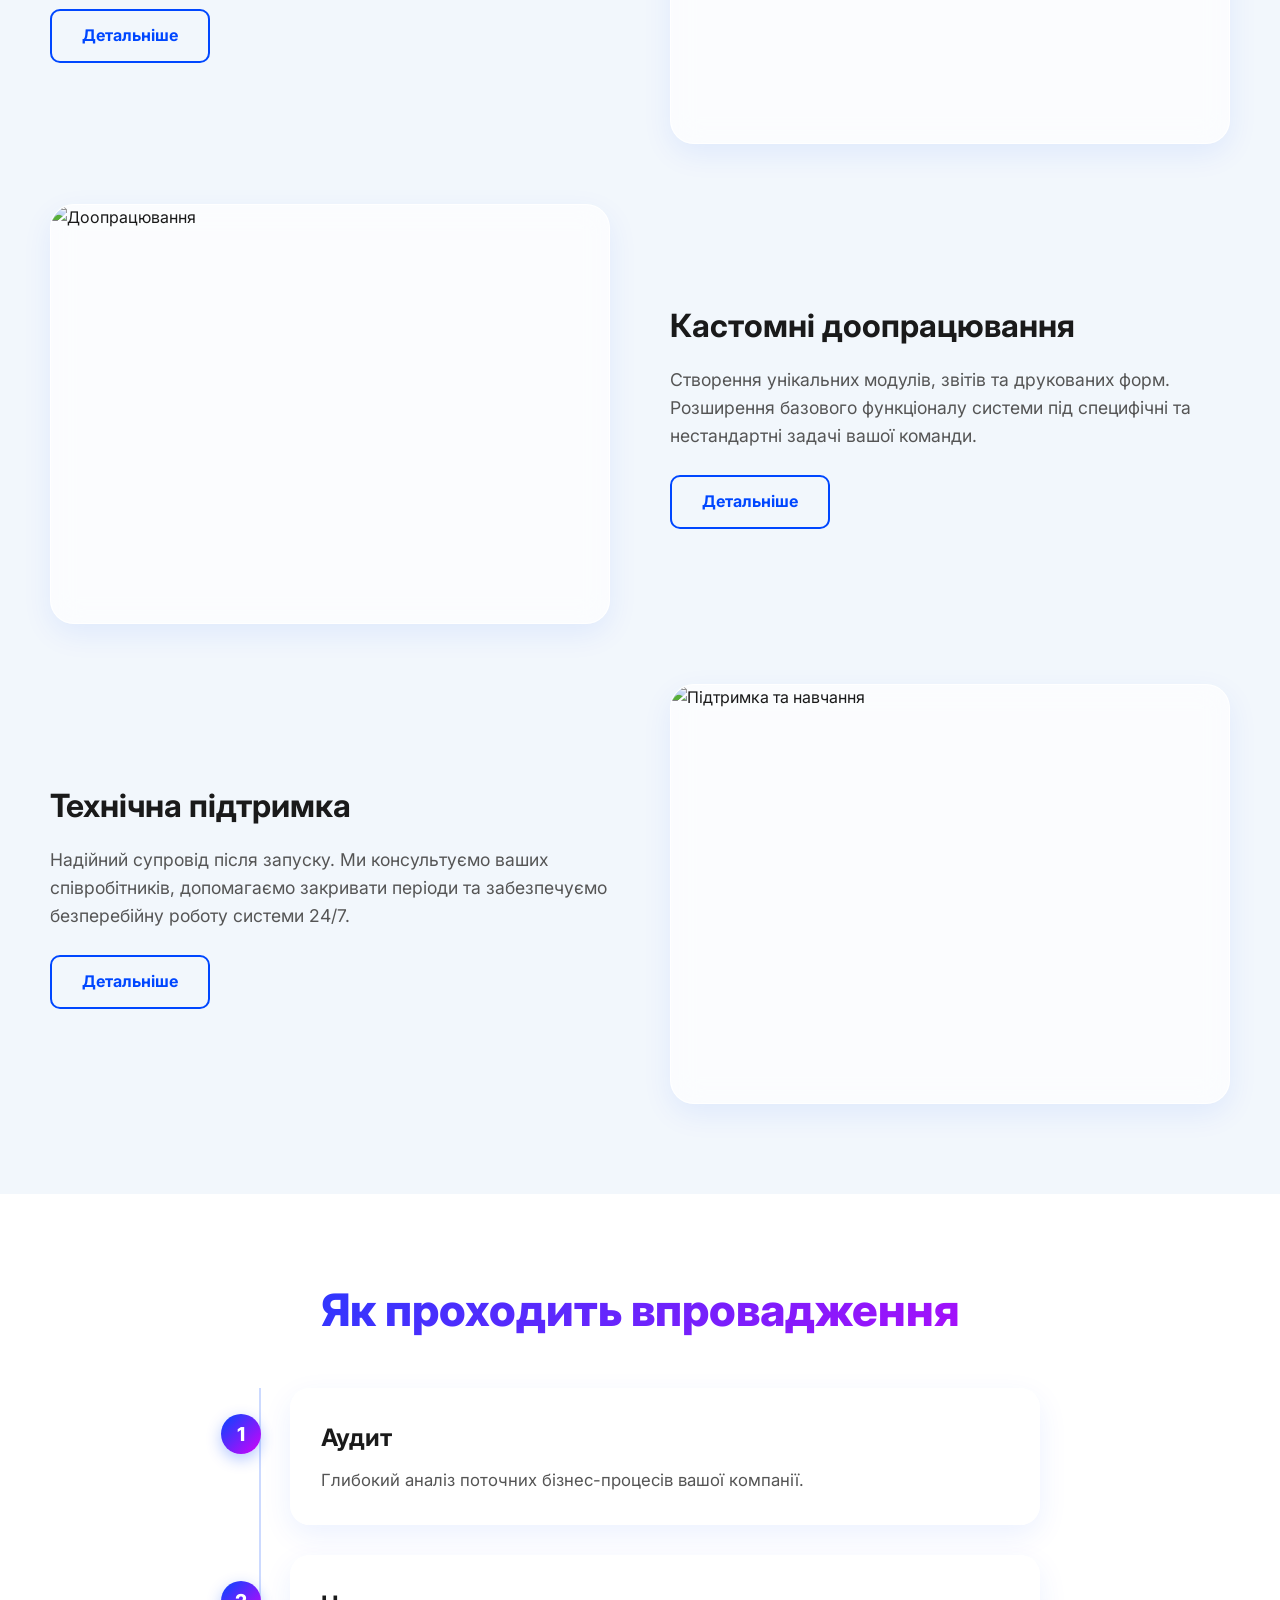
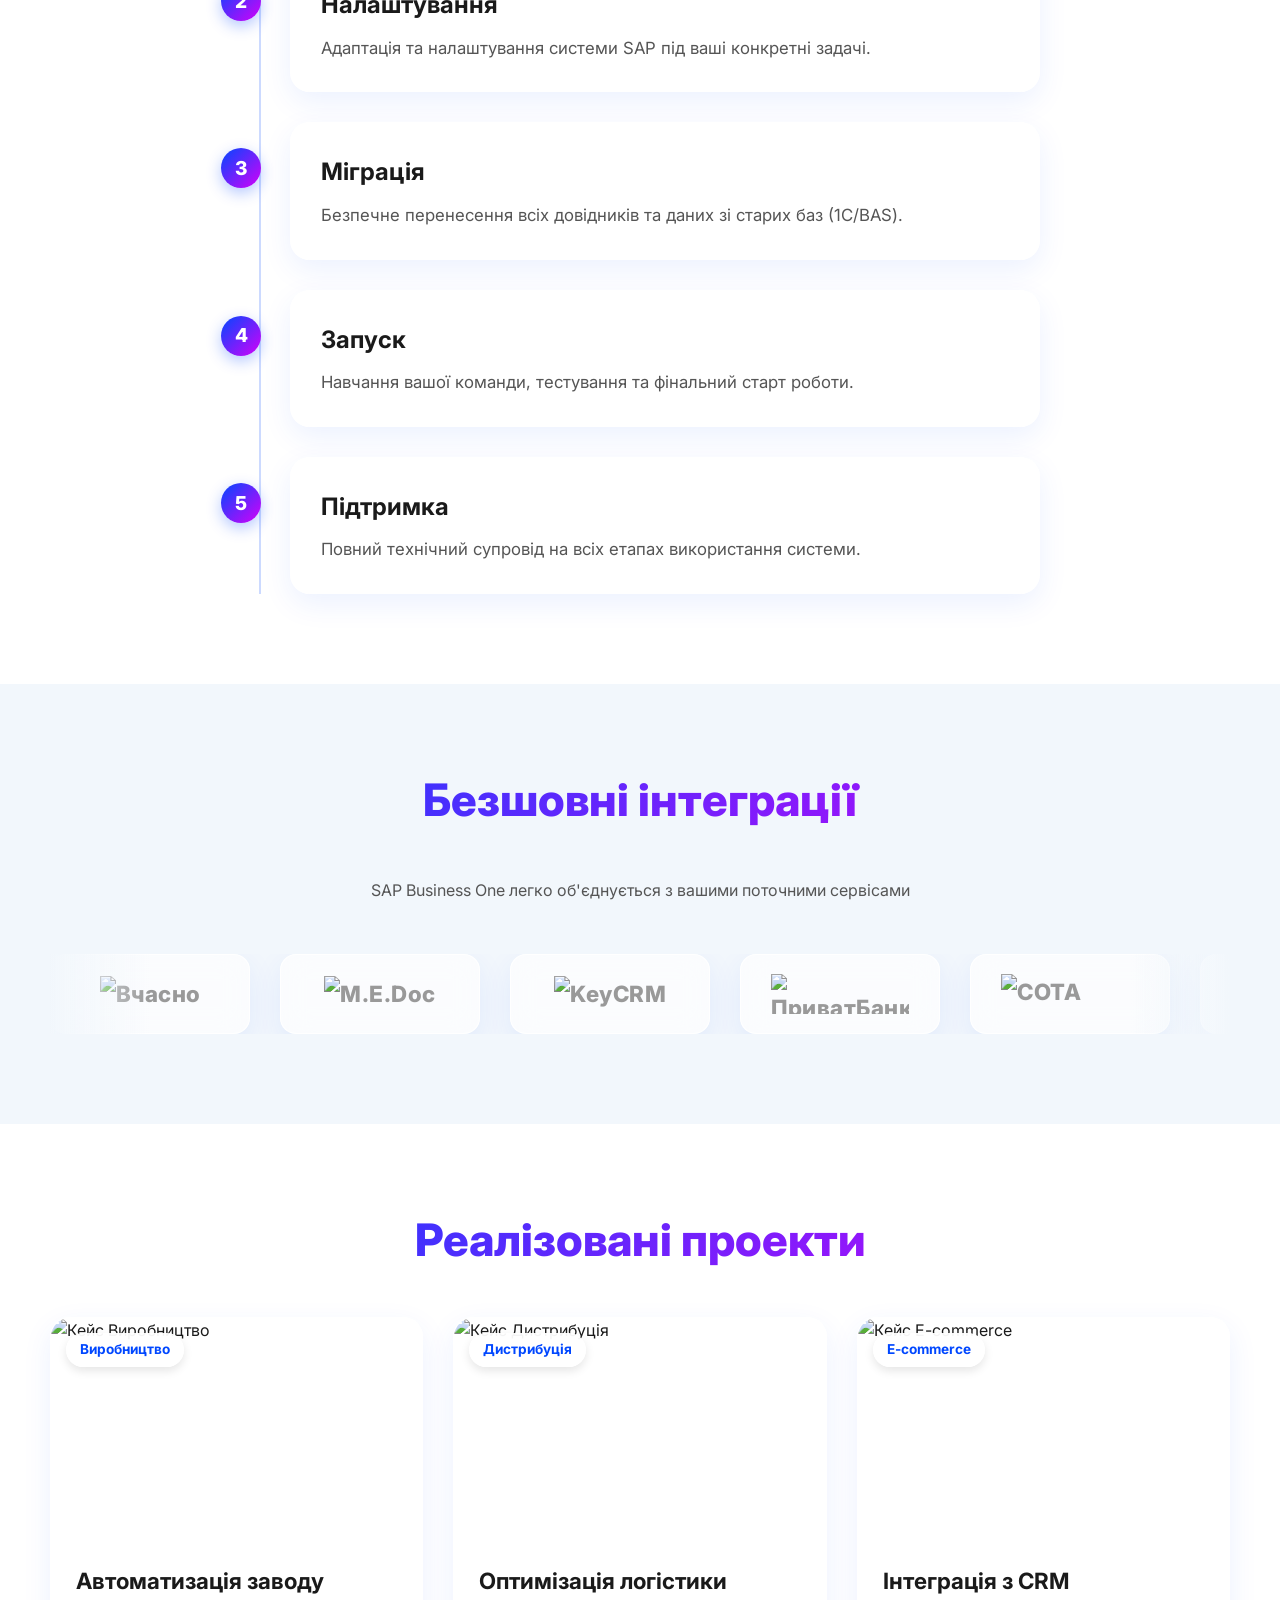
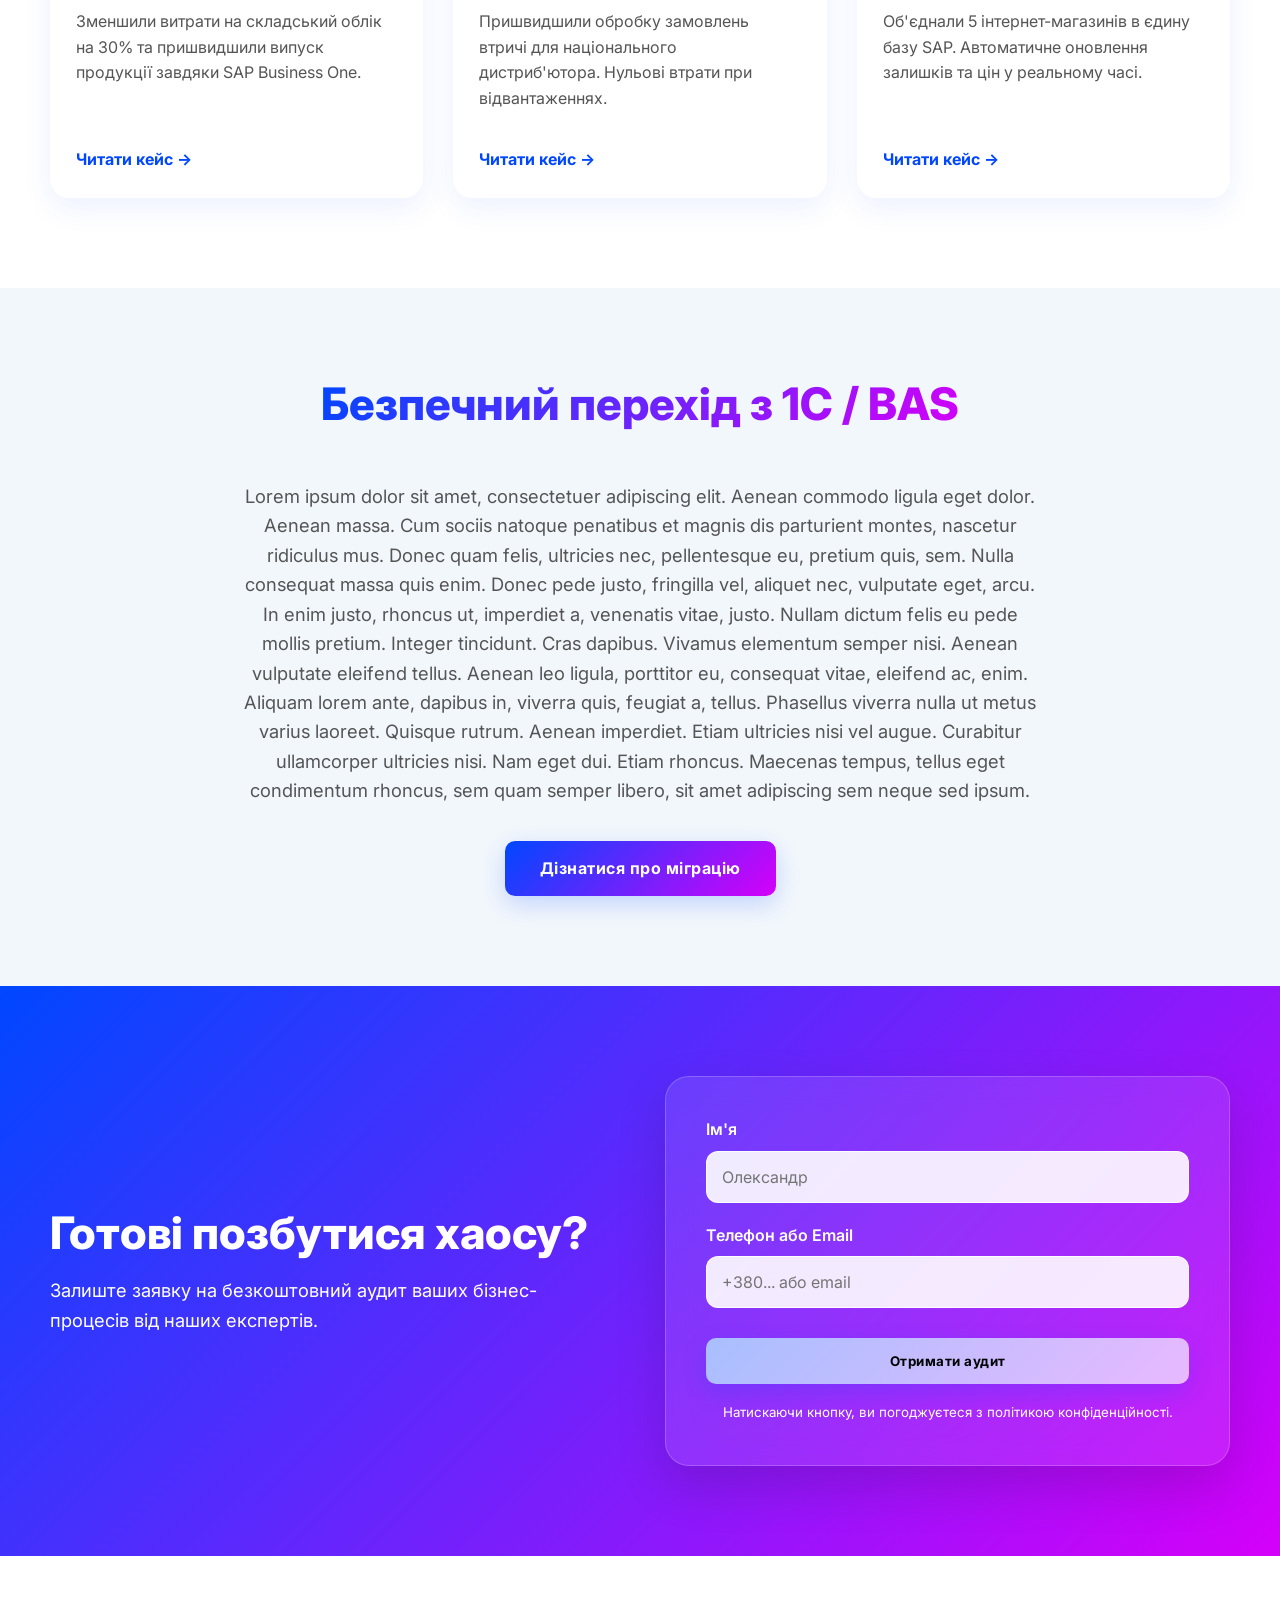
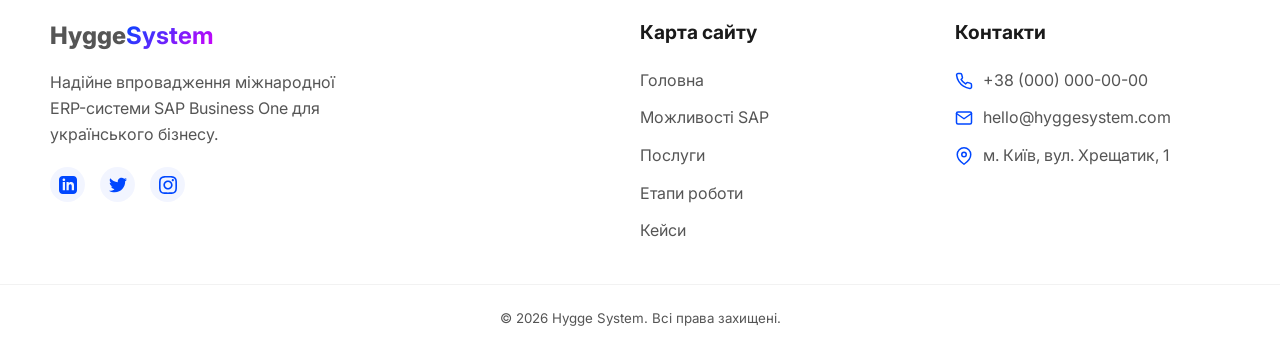
==== commit 17c9006d: "style: update site-wide header and footer navigation components" ====
--- a/index.html
+++ b/index.html
@@ -32,7 +32,7 @@
                             <div class="mega-links-row">
 
                                 <div class="mega-column">
-                                    <h4>Функціонал SAP</h4>
+                                    <h4>Функціональні модулі SAP Business One</h4>
                                     <ul>
 
                                         <li><a href="product-card.html">Продажі та CRM</a></li>
